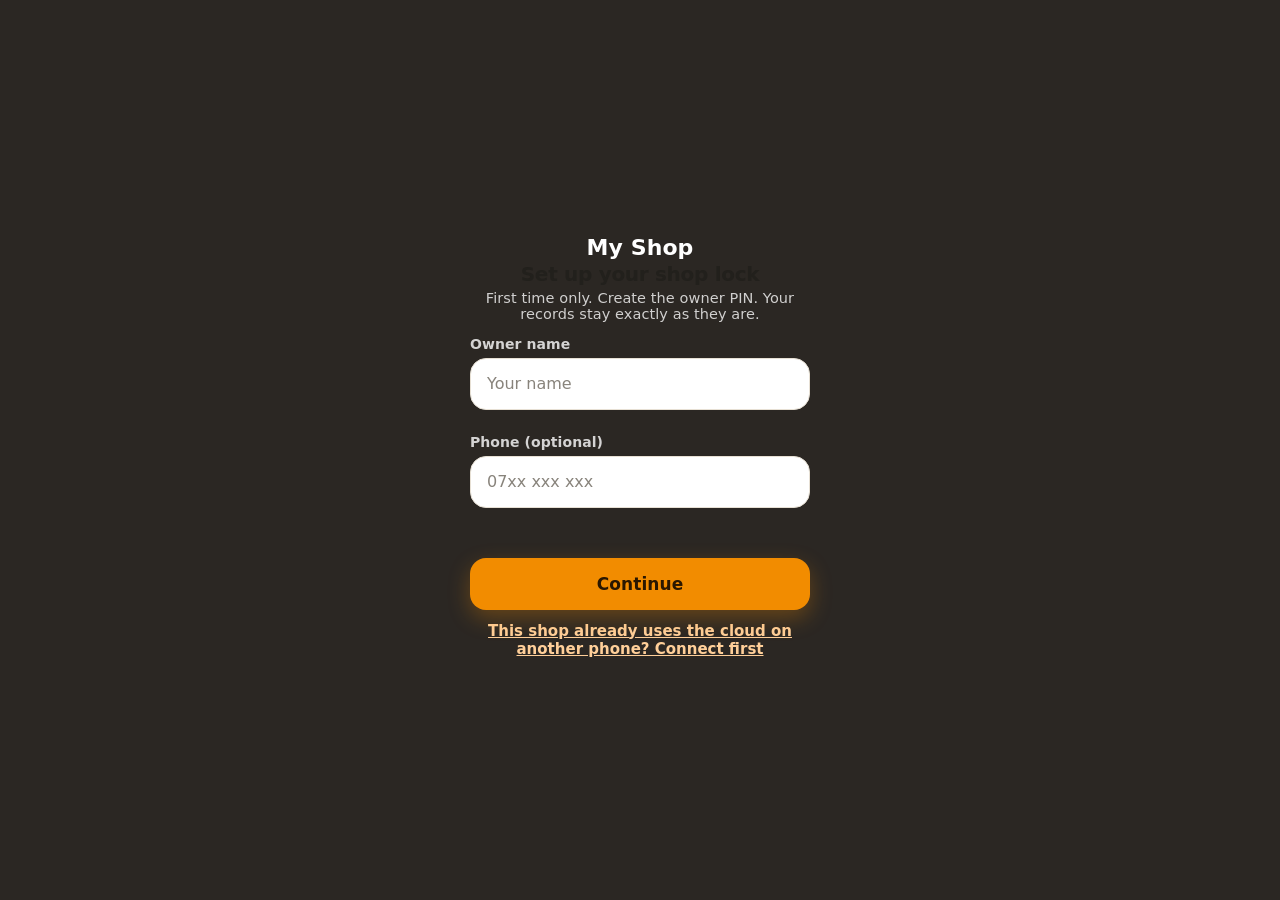
==== index.html @ 2f852457 "Add files via upload" ====
<!DOCTYPE html>
<html lang="en"><head><meta charset="utf-8">
<meta name="viewport" content="width=device-width, initial-scale=1, viewport-fit=cover">
<meta name="theme-color" content="#2b2723" media="(prefers-color-scheme: light)"><meta name="theme-color" content="#0f0e0d" media="(prefers-color-scheme: dark)">
<meta name="description" content="Okpotani General Hardware business records with optional multi-device cloud sync.">
<link rel="manifest" href="./manifest.webmanifest">
<link rel="icon" href="./icon.svg" type="image/svg+xml">
<title>SmartBiz App</title>
<style>
:root{--bg:#f4f1ec;--card:#fff;--ink:#22201c;--mut:#6b655b;--line:#ddd6ca;--acc:#f28c00;--accink:#2a1700;--head:#2b2723;--headink:#fff;--ok:#18794e;--bad:#c0392b;box-sizing:border-box;padding-top:env(safe-area-inset-top,0px);padding-bottom:env(safe-area-inset-bottom,0px)}
@media(prefers-color-scheme:dark){:root:not([data-theme="light"]){--bg:#171513;--card:#242120;--ink:#efeae2;--mut:#a39b8d;--line:#3a3530;--head:#0f0e0d;--ok:#4cc38a;--bad:#ff7a6b}}
:root[data-theme="dark"]{--bg:#171513;--card:#242120;--ink:#efeae2;--mut:#a39b8d;--line:#3a3530;--head:#0f0e0d;--ok:#4cc38a;--bad:#ff7a6b}
*{box-sizing:border-box}html{height:100%}
body{height:100%;margin:0;display:flex;flex-direction:column;background:var(--bg);color:var(--ink);font:16px/1.4 system-ui,-apple-system,"Segoe UI",Roboto,sans-serif}
button,input,select,textarea{font:inherit;color:inherit}
header{position:relative;background:var(--head);color:var(--headink);padding:12px 54px 10px 16px}#hb{position:absolute;right:12px;top:12px;width:34px;height:34px;border-radius:50%;border:2px solid var(--acc);background:none;color:var(--headink);font-weight:800;font-size:17px;cursor:pointer}details{background:var(--card);border:1.5px solid var(--line);border-radius:10px;margin-bottom:8px;padding:0 14px}summary{padding:12px 0;font-weight:700;cursor:pointer}details ol,details ul{padding-left:20px;margin:0 0 12px}details li{margin-bottom:6px}details p{margin:0 0 12px}
h1{margin:0;font-size:19px}h1:before{content:"";display:inline-block;width:14px;height:14px;background:var(--acc);margin-right:8px;transform:rotate(45deg) scale(.8)}
header small{opacity:.75;font-size:12.5px}
h2{margin:12px 0 8px;font-size:19px}h3{margin:12px 0 6px;font-size:14px;color:var(--mut)}
main{flex:1;overflow:auto;padding:12px 14px;width:100%;max-width:960px;margin:0 auto}
.hide{display:none!important}
input,select,textarea{width:100%;padding:11px;border:1.5px solid var(--line);border-radius:8px;background:var(--card);margin:0 0 10px}
input:focus,select:focus,button:focus-visible{outline:3px solid var(--acc);outline-offset:1px}
label{font-size:13px;color:var(--mut);display:block;margin:0 0 3px}
.item{display:flex;align-items:center;gap:10px;width:100%;text-align:left;background:var(--card);border:1.5px solid var(--line);border-radius:10px;padding:9px 12px;margin-bottom:6px;cursor:pointer}
.nm{flex:1;min-width:0}.item b{display:block;overflow-wrap:anywhere}small{color:var(--mut)}
.pr{font-weight:700;white-space:nowrap;text-align:right}.low{color:var(--bad);font-weight:700}.ok{color:var(--ok)}
nav{display:flex;background:var(--card);border-top:1px solid var(--line)}
nav button{flex:1;padding:12px 1px;border:0;background:none;font-weight:700;font-size:13px;color:var(--mut);border-top:4px solid transparent;cursor:pointer}
nav button.on{color:var(--ink);border-top-color:var(--acc)}
.cards{display:grid;grid-template-columns:repeat(auto-fit,minmax(150px,1fr));gap:8px;margin-bottom:10px}
.stat{background:var(--card);border:1.5px solid var(--line);border-radius:10px;padding:10px 12px}
.stat small{display:block}.stat .num{font-size:20px;font-weight:800}
.stat[role=button]{cursor:pointer;transition:transform .1s}.stat[role=button]:hover{border-color:var(--acc)}.stat[role=button]:active{transform:scale(.97)}.stat.wide{grid-column:1/-1;background:var(--head);color:var(--headink);border-color:var(--head)}.stat.wide small{color:#cfc8bb}
.btn{display:block;width:100%;padding:12px;border-radius:10px;border:1.5px solid var(--line);background:var(--card);font-weight:700;margin-top:8px;cursor:pointer}
.btn.big{background:var(--acc);color:var(--accink);border-color:var(--acc);font-size:17px}.btn.del{color:var(--bad)}
.seg{display:flex;flex-wrap:wrap;gap:6px;margin-bottom:10px}.seg button{flex:1;min-width:30%;padding:9px 2px;font-size:13.5px;border:1.5px solid var(--line);border-radius:99px;background:var(--card);font-weight:700;cursor:pointer}.seg button.on{background:var(--acc);border-color:var(--acc);color:var(--accink)}
.empty{color:var(--mut);text-align:center;padding:20px}
.bars{display:flex;align-items:flex-end;gap:6px;height:90px;margin:6px 0 4px}.bars div{flex:1;background:var(--acc);border-radius:4px 4px 0 0;min-height:2px}
.lab{display:flex;gap:6px}.lab small{flex:1;text-align:center;font-size:11px}
.tw{overflow-x:auto}table{border-collapse:collapse;width:100%;font-size:13.5px;background:var(--card)}th,td{padding:7px 8px;border-bottom:1px solid var(--line);text-align:right;white-space:nowrap}th:first-child,td:first-child{text-align:left}th{color:var(--mut);font-size:12px}
.qty{display:flex;gap:6px}.qty input{margin:0;padding:8px}
#md{position:fixed;inset:0;background:#000a;display:flex;align-items:flex-end;justify-content:center;z-index:9}
#md>div{background:var(--bg);width:100%;max-width:520px;max-height:92%;overflow:auto;border-radius:16px 16px 0 0;padding:14px 16px calc(14px + env(safe-area-inset-bottom,0px))}
#rc pre{font:13px/1.35 ui-monospace,Menlo,monospace;white-space:pre-wrap;background:#fff;color:#000;padding:10px;border-radius:8px;margin:0}
#cb{position:fixed;right:14px;bottom:calc(66px + env(safe-area-inset-bottom,0px));width:50px;height:50px;border-radius:50%;border:0;background:var(--acc);color:var(--accink);font-size:23px;box-shadow:0 2px 8px #0006;z-index:5;cursor:pointer}
.kp{display:grid;grid-template-columns:repeat(4,1fr);gap:8px;margin:10px 0}.kp button{padding:15px 0;font-size:21px;font-weight:700;border:1.5px solid var(--line);border-radius:10px;background:var(--card);cursor:pointer}.kp .op{background:var(--acc);border-color:var(--acc);color:var(--accink)}.kp .fn{color:var(--bad)}
@media print{.rcp.p58{width:58mm!important;max-width:58mm!important;padding:1mm 3mm!important;margin:0!important}}
.rcp.p58{width:58mm;max-width:58mm;padding:2mm 3mm;font-size:11px;border-radius:0;box-sizing:border-box}.rcp.p58 .nm{font-size:13px}.rcp.p58 .ttl{margin:5px 0 3px;letter-spacing:2px}.rcp.p58 table{font-size:11px}.rcp.p58 .ab{font-size:9.5px}.rcp.p58 .mt td:first-child{width:auto}.rcp .it2 td{padding:1px 0}.rcp .it2 td[colspan]{text-align:left!important}.rcp.p58 .lg img{display:block;margin:0 auto}
.tw tr.tap{cursor:pointer}.tw tr.tap td:first-child{color:var(--acc);font-weight:700;text-decoration:underline dotted}.tw tr.tap:hover td{background:rgba(242,140,0,.12)}.tw tr.tap:active td{background:rgba(242,140,0,.22)}
@media print{#cb,.np,#ts{display:none!important}.rcp{max-width:none!important;border-radius:0!important;padding:0!important}}
.rcp{background:#fff;color:#000;font:13px/1.35 Arial,Helvetica,sans-serif;padding:14px;border-radius:8px;max-width:380px;margin:0 auto}.rcp .lg{text-align:center}.rcp .lg svg,.rcp .lg img{display:inline-block}.rcp .nm{text-align:center;font-weight:800;font-size:16px;letter-spacing:.5px;margin-top:4px}.rcp .tg{text-align:center;font-size:11.5px;font-style:italic}.rcp .ad{text-align:center;font-size:11.5px;margin-top:2px}.rcp .ttl{text-align:center;font-weight:800;letter-spacing:3px;margin:8px 0 4px;border-top:2px solid #000;border-bottom:2px solid #000;padding:3px 0}.rcp table{width:100%;background:transparent;font-size:13px;border-collapse:collapse}.rcp td,.rcp th{border:0;padding:2px 0;white-space:normal;color:#000;text-align:left;background:transparent;font-size:inherit}.rcp th{font-size:11px;border-bottom:1px solid #000}.rcp td:last-child,.rcp th:last-child{text-align:right}.rcp .it td:nth-child(2),.rcp .it th:nth-child(2),.rcp .it td:nth-child(3),.rcp .it th:nth-child(3){text-align:right;padding-left:8px}.rcp .tt td{font-weight:700}.rcp .mt td:first-child{width:92px}.rcp hr.ds{border:0;border-top:1px dashed #000;margin:7px 0}.rcp .ab{font-size:10.5px;text-align:center}.rcp .ft{text-align:center;font-weight:700;margin-top:6px}
#ts{position:fixed;left:50%;bottom:calc(122px + env(safe-area-inset-bottom,0px));transform:translate(-50%,16px);background:var(--head);color:var(--headink);padding:10px 18px;border-radius:99px;opacity:0;pointer-events:none;transition:opacity .25s,transform .25s;z-index:20;font-weight:700;box-shadow:0 2px 10px #0006}#ts.show{opacity:1;transform:translate(-50%,0)}
#cfs{position:fixed;inset:0;z-index:8;background:var(--bg);display:flex;flex-direction:column;padding-top:env(safe-area-inset-top,0px);animation:up .2s ease}
#cfs .cft{display:flex;align-items:center;gap:10px;padding:10px 14px;background:var(--head);color:var(--headink)}#cfs .cft b{flex:1;font-size:18px}
#cfs .cft .btn{width:auto;margin:0;padding:9px 14px;background:var(--acc);color:var(--accink);border-color:var(--acc)}
#cfs .cfb{flex:1;overflow:auto;width:100%;max-width:560px;margin:0 auto;padding:12px 14px calc(20px + env(safe-area-inset-bottom,0px))}
#dlg{position:fixed;inset:0;z-index:30;background:#000a;display:flex;align-items:center;justify-content:center;padding:24px}
#dlg>div{background:var(--card);color:var(--ink);width:100%;max-width:380px;border-radius:16px;padding:20px 18px 14px;box-shadow:0 8px 30px #0008}
#dlg p{margin:0 0 18px;font-size:16.5px;line-height:1.45;white-space:pre-line}
#dlg .dr{display:flex;gap:10px;justify-content:flex-end}#dlg .dr button{min-width:96px;padding:11px 16px;border-radius:10px;border:1.5px solid var(--line);background:var(--card);color:var(--ink);font-weight:700;font-size:15.5px;cursor:pointer}
#dlg .dr button.ok{background:var(--acc);border-color:var(--acc);color:var(--accink)}
@keyframes up{from{opacity:0;transform:translateY(8px)}to{opacity:1;transform:none}}@keyframes sl{from{transform:translateY(40px);opacity:.6}to{transform:none;opacity:1}}
main>*{animation:up .22s ease both}#md>div{animation:sl .22s ease}
@media(prefers-reduced-motion:reduce){*{animation:none!important;transition:none!important}}
#pv{background:#fff;color:#000;border-radius:10px;padding:14px;margin:10px 0}#pv h2,#pv h3,#pv h4{margin:4px 0;color:#000}#pv table{background:#fff;color:#000;font-size:14px}#pv td{white-space:normal;padding:5px 4px;border-bottom:1px solid #ccc}#pv td:last-child{text-align:right;font-weight:700;white-space:nowrap}#pv td:nth-child(2){text-align:left;color:#555}.pcat{break-inside:avoid;margin-bottom:10px}.pcat h4{background:#f28c00;color:#2a1700!important;padding:3px 6px}.chk{display:flex;gap:8px;align-items:center;margin:0 0 6px}.chk input{width:auto;margin:0}
@media print{body *{visibility:hidden}#rc,#rc *,#gd,#gd *,#pv,#pv *{visibility:visible}#rc,#gd,#pv{position:absolute;left:0;top:0;width:100%}#hb{display:none}html,body{height:auto!important;display:block!important}main{overflow:visible!important;padding:0!important;max-width:none!important}.pc{column-count:2;column-gap:16px}#pv{margin:0;border-radius:0}}
.fxg{display:grid;grid-template-columns:repeat(2,minmax(0,1fr));gap:10px;margin:0 0 12px}@media(min-width:760px){.fxg{grid-template-columns:repeat(4,minmax(0,1fr))}}
.fx{background:var(--card);border:1.5px solid var(--line);border-radius:14px;padding:14px 8px 10px;text-align:center;display:flex;flex-direction:column;align-items:center;min-width:0}
.fx-e{font-size:40px;line-height:1.1}.fx b{font-size:15.5px;margin-top:4px}.fx-d{font-size:12px;color:var(--mut);line-height:1.3;min-height:31px;margin-top:2px}
.fx-n{font-size:21px;font-weight:800;margin-top:6px;overflow-wrap:anywhere;line-height:1.15}.fx-n small{display:block;font-size:11.5px;font-weight:600}
.fx-a{display:flex;gap:6px;width:100%;margin-top:auto;padding-top:9px}.fx-a button{flex:1;min-width:0;padding:9px 2px;border-radius:9px;border:1.5px solid var(--line);background:var(--card);font-weight:700;font-size:12.5px;cursor:pointer;white-space:nowrap;overflow:hidden;text-overflow:ellipsis}.fx-a button:first-child{background:var(--acc);border-color:var(--acc);color:var(--accink)}.fx-a button:active{transform:scale(.97)}
nav button .ni{display:block;font-size:20px;line-height:1.15;margin-bottom:1px}
</style>
<link rel="stylesheet" href="./theme.css"></head><body>
<div id="lk" data-on="1" style="position:fixed;inset:0;z-index:99999;background:#2b2723;color:#fff;display:flex;align-items:center;justify-content:center;font:16px system-ui">Loading…</div>
<script>setTimeout(function(){if(!window.okpAcc){var e=document.getElementById('lk');if(e)e.innerHTML='<div style="padding:24px;text-align:center">The security part did not load.<br><br><button onclick="location.reload()" style="padding:14px 22px;font-size:17px">Reload</button></div>'}},7000)</script>
<header><button id="hback" class="hide" aria-label="Back" onclick="hback()"><svg viewBox="0 0 24 24"><path d="M15 5l-7 7 7 7"/></svg></button><h1 id="hn">Okpotani General Hardware</h1><small id="ha"></small><button id="installApp" aria-label="Install app" title="Install app" style="position:absolute;right:54px;top:12px;height:34px;padding:0 9px;border:1px solid #f28c00;border-radius:8px;background:transparent;color:inherit;font-size:12px;font-weight:700;display:none" onclick="installOkpotani()">Install</button><button id="hs" class="ib" aria-label="Search everything" title="Search" onclick="var g=document.getElementById('gsb');if(g)g.click()"><svg viewBox="0 0 24 24"><circle cx="10.5" cy="10.5" r="6.5"/><path d="m20 20-4.2-4.2"/></svg></button><button id="hc" class="ib" aria-label="Calculator" title="Calculator" onclick="calc()"><svg viewBox="0 0 24 24"><rect x="5" y="2.5" width="14" height="19" rx="2.5"/><rect x="8" y="5.5" width="8" height="3.5" rx=".8"/><path d="M8.5 13h.01M12 13h.01M15.5 13h.01M8.5 16.5h.01M12 16.5h.01M15.5 16.5h.01"/></svg></button><button id="hu" class="hide" aria-label="Switch user" onclick="okpAcc&&okpAcc.menu()"></button><button id="hb" aria-label="How to use this system" onclick="go('help')">?</button></header>
<main id="mn"></main>
<nav id="nv" aria-label="Main menu"></nav>
<button id="cb" aria-label="Calculator" onclick="calc()">🧮</button>
<div id="md" class="hide"></div>
<script>/*! xlsx.js (C) 2013-present SheetJS -- http://sheetjs.com */
var XLSX={};function make_xlsx_lib(e){e.version="0.18.5";var r=1200,t=1252;var a=[874,932,936,949,950,1250,1251,1252,1253,1254,1255,1256,1257,1258,1e4];var n={0:1252,1:65001,2:65001,77:1e4,128:932,129:949,130:1361,134:936,136:950,161:1253,162:1254,163:1258,177:1255,178:1256,186:1257,204:1251,222:874,238:1250,255:1252,69:6969};var i=function(e){if(a.indexOf(e)==-1)return;t=n[0]=e};function s(){i(1252)}var l=function(e){r=e;i(e)};function o(){l(1200);s()}function c(e){var r=[];for(var t=0,a=e.length;t<a;++t)r[t]=e.charCodeAt(t);return r}function f(e){var r=[];for(var t=0;t<e.length>>1;++t)r[t]=String.fromCharCode(e.charCodeAt(2*t)+(e.charCodeAt(2*t+1)<<8));return r.join("")}function u(e){var r=[];for(var t=0;t<e.length>>1;++t)r[t]=String.fromCharCode(e.charCodeAt(2*t+1)+(e.charCodeAt(2*t)<<8));return r.join("")}var h=function(e){var r=e.charCodeAt(0),t=e.charCodeAt(1);if(r==255&&t==254)return f(e.slice(2));if(r==254&&t==255)return u(e.slice(2));if(r==65279)return e.slice(1);return e};var p=function xc(e){return String.fromCharCode(e)};var d=function Sc(e){return String.fromCharCode(e)};var m=null;var v=true;var g="ABCDEFGHIJKLMNOPQRSTUVWXYZabcdefghijklmnopqrstuvwxyz0123456789+/=";function b(e){var r="";var t=0,a=0,n=0,i=0,s=0,l=0,o=0;for(var c=0;c<e.length;){t=e.charCodeAt(c++);i=t>>2;a=e.charCodeAt(c++);s=(t&3)<<4|a>>4;n=e.charCodeAt(c++);l=(a&15)<<2|n>>6;o=n&63;if(isNaN(a)){l=o=64}else if(isNaN(n)){o=64}r+=g.charAt(i)+g.charAt(s)+g.charAt(l)+g.charAt(o)}return r}function w(e){var r="";var t=0,a=0,n=0,i=0,s=0,l=0,o=0;e=e.replace(/[^\w\+\/\=]/g,"");for(var c=0;c<e.length;){i=g.indexOf(e.charAt(c++));s=g.indexOf(e.charAt(c++));t=i<<2|s>>4;r+=String.fromCharCode(t);l=g.indexOf(e.charAt(c++));a=(s&15)<<4|l>>2;if(l!==64){r+=String.fromCharCode(a)}o=g.indexOf(e.charAt(c++));n=(l&3)<<6|o;if(o!==64){r+=String.fromCharCode(n)}}return r}var y=function(){return typeof Buffer!=="undefined"&&typeof undefined!=="undefined"&&typeof{}!=="undefined"&&!!{}.node}();var k=function(){if(typeof Buffer!=="undefined"){var e=!Buffer.from;if(!e)try{Buffer.from("foo","utf8")}catch(r){e=true}return e?function(e,r){return r?new Buffer(e,r):new Buffer(e)}:Buffer.from.bind(Buffer)}return function(){}}();function x(e){if(y)return Buffer.alloc?Buffer.alloc(e):new Buffer(e);return typeof Uint8Array!="undefined"?new Uint8Array(e):new Array(e)}function S(e){if(y)return Buffer.allocUnsafe?Buffer.allocUnsafe(e):new Buffer(e);return typeof Uint8Array!="undefined"?new Uint8Array(e):new Array(e)}var C=function Cc(e){if(y)return k(e,"binary");return e.split("").map(function(e){return e.charCodeAt(0)&255})};function _(e){if(typeof ArrayBuffer==="undefined")return C(e);var r=new ArrayBuffer(e.length),t=new Uint8Array(r);for(var a=0;a!=e.length;++a)t[a]=e.charCodeAt(a)&255;return r}function A(e){if(Array.isArray(e))return e.map(function(e){return String.fromCharCode(e)}).join("");var r=[];for(var t=0;t<e.length;++t)r[t]=String.fromCharCode(e[t]);return r.join("")}function T(e){if(typeof Uint8Array==="undefined")throw new Error("Unsupported");return new Uint8Array(e)}function E(e){if(typeof ArrayBuffer=="undefined")throw new Error("Unsupported");if(e instanceof ArrayBuffer)return E(new Uint8Array(e));var r=new Array(e.length);for(var t=0;t<e.length;++t)r[t]=e[t];return r}var F=y?function(e){return Buffer.concat(e.map(function(e){return Buffer.isBuffer(e)?e:k(e)}))}:function(e){if(typeof Uint8Array!=="undefined"){var r=0,t=0;for(r=0;r<e.length;++r)t+=e[r].length;var a=new Uint8Array(t);var n=0;for(r=0,t=0;r<e.length;t+=n,++r){n=e[r].length;if(e[r]instanceof Uint8Array)a.set(e[r],t);else if(typeof e[r]=="string"){throw"wtf"}else a.set(new Uint8Array(e[r]),t)}return a}return[].concat.apply([],e.map(function(e){return Array.isArray(e)?e:[].slice.call(e)}))};function D(e){var r=[],t=0,a=e.length+250;var n=x(e.length+255);for(var i=0;i<e.length;++i){var s=e.charCodeAt(i);if(s<128)n[t++]=s;else if(s<2048){n[t++]=192|s>>6&31;n[t++]=128|s&63}else if(s>=55296&&s<57344){s=(s&1023)+64;var l=e.charCodeAt(++i)&1023;n[t++]=240|s>>8&7;n[t++]=128|s>>2&63;n[t++]=128|l>>6&15|(s&3)<<4;n[t++]=128|l&63}else{n[t++]=224|s>>12&15;n[t++]=128|s>>6&63;n[t++]=128|s&63}if(t>a){r.push(n.slice(0,t));t=0;n=x(65535);a=65530}}r.push(n.slice(0,t));return F(r)}var O=/\u0000/g,M=/[\u0001-\u0006]/g;function N(e){var r="",t=e.length-1;while(t>=0)r+=e.charAt(t--);return r}function P(e,r){var t=""+e;return t.length>=r?t:br("0",r-t.length)+t}function I(e,r){var t=""+e;return t.length>=r?t:br(" ",r-t.length)+t}function R(e,r){var t=""+e;return t.length>=r?t:t+br(" ",r-t.length)}function L(e,r){var t=""+Math.round(e);return t.length>=r?t:br("0",r-t.length)+t}function B(e,r){var t=""+e;return t.length>=r?t:br("0",r-t.length)+t}var z=Math.pow(2,32);function U(e,r){if(e>z||e<-z)return L(e,r);var t=Math.round(e);return B(t,r)}function W(e,r){r=r||0;return e.length>=7+r&&(e.charCodeAt(r)|32)===103&&(e.charCodeAt(r+1)|32)===101&&(e.charCodeAt(r+2)|32)===110&&(e.charCodeAt(r+3)|32)===101&&(e.charCodeAt(r+4)|32)===114&&(e.charCodeAt(r+5)|32)===97&&(e.charCodeAt(r+6)|32)===108}var j=[["Sun","Sunday"],["Mon","Monday"],["Tue","Tuesday"],["Wed","Wednesday"],["Thu","Thursday"],["Fri","Friday"],["Sat","Saturday"]];var H=[["J","Jan","January"],["F","Feb","February"],["M","Mar","March"],["A","Apr","April"],["M","May","May"],["J","Jun","June"],["J","Jul","July"],["A","Aug","August"],["S","Sep","September"],["O","Oct","October"],["N","Nov","November"],["D","Dec","December"]];function V(e){if(!e)e={};e[0]="General";e[1]="0";e[2]="0.00";e[3]="#,##0";e[4]="#,##0.00";e[9]="0%";e[10]="0.00%";e[11]="0.00E+00";e[12]="# ?/?";e[13]="# ??/??";e[14]="m/d/yy";e[15]="d-mmm-yy";e[16]="d-mmm";e[17]="mmm-yy";e[18]="h:mm AM/PM";e[19]="h:mm:ss AM/PM";e[20]="h:mm";e[21]="h:mm:ss";e[22]="m/d/yy h:mm";e[37]="#,##0 ;(#,##0)";e[38]="#,##0 ;[Red](#,##0)";e[39]="#,##0.00;(#,##0.00)";e[40]="#,##0.00;[Red](#,##0.00)";e[45]="mm:ss";e[46]="[h]:mm:ss";e[47]="mmss.0";e[48]="##0.0E+0";e[49]="@";e[56]='"上午/下午 "hh"時"mm"分"ss"秒 "';return e}var X={0:"General",1:"0",2:"0.00",3:"#,##0",4:"#,##0.00",9:"0%",10:"0.00%",11:"0.00E+00",12:"# ?/?",13:"# ??/??",14:"m/d/yy",15:"d-mmm-yy",16:"d-mmm",17:"mmm-yy",18:"h:mm AM/PM",19:"h:mm:ss AM/PM",20:"h:mm",21:"h:mm:ss",22:"m/d/yy h:mm",37:"#,##0 ;(#,##0)",38:"#,##0 ;[Red](#,##0)",39:"#,##0.00;(#,##0.00)",40:"#,##0.00;[Red](#,##0.00)",45:"mm:ss",46:"[h]:mm:ss",47:"mmss.0",48:"##0.0E+0",49:"@",56:'"上午/下午 "hh"時"mm"分"ss"秒 "'};var G={5:37,6:38,7:39,8:40,23:0,24:0,25:0,26:0,27:14,28:14,29:14,30:14,31:14,50:14,51:14,52:14,53:14,54:14,55:14,56:14,57:14,58:14,59:1,60:2,61:3,62:4,67:9,68:10,69:12,70:13,71:14,72:14,73:15,74:16,75:17,76:20,77:21,78:22,79:45,80:46,81:47,82:0};var Y={5:'"$"#,##0_);\\("$"#,##0\\)',63:'"$"#,##0_);\\("$"#,##0\\)',6:'"$"#,##0_);[Red]\\("$"#,##0\\)',64:'"$"#,##0_);[Red]\\("$"#,##0\\)',7:'"$"#,##0.00_);\\("$"#,##0.00\\)',65:'"$"#,##0.00_);\\("$"#,##0.00\\)',8:'"$"#,##0.00_);[Red]\\("$"#,##0.00\\)',66:'"$"#,##0.00_);[Red]\\("$"#,##0.00\\)',41:'_(* #,##0_);_(* \\(#,##0\\);_(* "-"_);_(@_)',42:'_("$"* #,##0_);_("$"* \\(#,##0\\);_("$"* "-"_);_(@_)',43:'_(* #,##0.00_);_(* \\(#,##0.00\\);_(* "-"??_);_(@_)',44:'_("$"* #,##0.00_);_("$"* \\(#,##0.00\\);_("$"* "-"??_);_(@_)'};function J(e,r,t){var a=e<0?-1:1;var n=e*a;var i=0,s=1,l=0;var o=1,c=0,f=0;var u=Math.floor(n);while(c<r){u=Math.floor(n);l=u*s+i;f=u*c+o;if(n-u<5e-8)break;n=1/(n-u);i=s;s=l;o=c;c=f}if(f>r){if(c>r){f=o;l=i}else{f=c;l=s}}if(!t)return[0,a*l,f];var h=Math.floor(a*l/f);return[h,a*l-h*f,f]}function K(e,r,t){if(e>2958465||e<0)return null;var a=e|0,n=Math.floor(86400*(e-a)),i=0;var s=[];var l={D:a,T:n,u:86400*(e-a)-n,y:0,m:0,d:0,H:0,M:0,S:0,q:0};if(Math.abs(l.u)<1e-6)l.u=0;if(r&&r.date1904)a+=1462;if(l.u>.9999){l.u=0;if(++n==86400){l.T=n=0;++a;++l.D}}if(a===60){s=t?[1317,10,29]:[1900,2,29];i=3}else if(a===0){s=t?[1317,8,29]:[1900,1,0];i=6}else{if(a>60)--a;var o=new Date(1900,0,1);o.setDate(o.getDate()+a-1);s=[o.getFullYear(),o.getMonth()+1,o.getDate()];i=o.getDay();if(a<60)i=(i+6)%7;if(t)i=le(o,s)}l.y=s[0];l.m=s[1];l.d=s[2];l.S=n%60;n=Math.floor(n/60);l.M=n%60;n=Math.floor(n/60);l.H=n;l.q=i;return l}var q=new Date(1899,11,31,0,0,0);var Z=q.getTime();var Q=new Date(1900,2,1,0,0,0);function ee(e,r){var t=e.getTime();if(r)t-=1461*24*60*60*1e3;else if(e>=Q)t+=24*60*60*1e3;return(t-(Z+(e.getTimezoneOffset()-q.getTimezoneOffset())*6e4))/(24*60*60*1e3)}function re(e){return e.indexOf(".")==-1?e:e.replace(/(?:\.0*|(\.\d*[1-9])0+)$/,"$1")}function te(e){if(e.indexOf("E")==-1)return e;return e.replace(/(?:\.0*|(\.\d*[1-9])0+)[Ee]/,"$1E").replace(/(E[+-])(\d)$/,"$10$2")}function ae(e){var r=e<0?12:11;var t=re(e.toFixed(12));if(t.length<=r)return t;t=e.toPrecision(10);if(t.length<=r)return t;return e.toExponential(5)}function ne(e){var r=re(e.toFixed(11));return r.length>(e<0?12:11)||r==="0"||r==="-0"?e.toPrecision(6):r}function ie(e){var r=Math.floor(Math.log(Math.abs(e))*Math.LOG10E),t;if(r>=-4&&r<=-1)t=e.toPrecision(10+r);else if(Math.abs(r)<=9)t=ae(e);else if(r===10)t=e.toFixed(10).substr(0,12);else t=ne(e);return re(te(t.toUpperCase()))}function se(e,r){switch(typeof e){case"string":return e;case"boolean":return e?"TRUE":"FALSE";case"number":return(e|0)===e?e.toString(10):ie(e);case"undefined":return"";case"object":if(e==null)return"";if(e instanceof Date)return Be(14,ee(e,r&&r.date1904),r);}throw new Error("unsupported value in General format: "+e)}function le(e,r){r[0]-=581;var t=e.getDay();if(e<60)t=(t+6)%7;return t}function oe(e,r,t,a){var n="",i=0,s=0,l=t.y,o,c=0;switch(e){case 98:l=t.y+543;case 121:switch(r.length){case 1:;case 2:o=l%100;c=2;break;default:o=l%1e4;c=4;break;}break;case 109:switch(r.length){case 1:;case 2:o=t.m;c=r.length;break;case 3:return H[t.m-1][1];case 5:return H[t.m-1][0];default:return H[t.m-1][2];}break;case 100:switch(r.length){case 1:;case 2:o=t.d;c=r.length;break;case 3:return j[t.q][0];default:return j[t.q][1];}break;case 104:switch(r.length){case 1:;case 2:o=1+(t.H+11)%12;c=r.length;break;default:throw"bad hour format: "+r;}break;case 72:switch(r.length){case 1:;case 2:o=t.H;c=r.length;break;default:throw"bad hour format: "+r;}break;case 77:switch(r.length){case 1:;case 2:o=t.M;c=r.length;break;default:throw"bad minute format: "+r;}break;case 115:if(r!="s"&&r!="ss"&&r!=".0"&&r!=".00"&&r!=".000")throw"bad second format: "+r;if(t.u===0&&(r=="s"||r=="ss"))return P(t.S,r.length);if(a>=2)s=a===3?1e3:100;else s=a===1?10:1;i=Math.round(s*(t.S+t.u));if(i>=60*s)i=0;if(r==="s")return i===0?"0":""+i/s;n=P(i,2+a);if(r==="ss")return n.substr(0,2);return"."+n.substr(2,r.length-1);case 90:switch(r){case"[h]":;case"[hh]":o=t.D*24+t.H;break;case"[m]":;case"[mm]":o=(t.D*24+t.H)*60+t.M;break;case"[s]":;case"[ss]":o=((t.D*24+t.H)*60+t.M)*60+Math.round(t.S+t.u);break;default:throw"bad abstime format: "+r;}c=r.length===3?1:2;break;case 101:o=l;c=1;break;}var f=c>0?P(o,c):"";return f}function ce(e){var r=3;if(e.length<=r)return e;var t=e.length%r,a=e.substr(0,t);for(;t!=e.length;t+=r)a+=(a.length>0?",":"")+e.substr(t,r);return a}var fe=/%/g;function ue(e,r,t){var a=r.replace(fe,""),n=r.length-a.length;return De(e,a,t*Math.pow(10,2*n))+br("%",n)}function he(e,r,t){var a=r.length-1;while(r.charCodeAt(a-1)===44)--a;return De(e,r.substr(0,a),t/Math.pow(10,3*(r.length-a)))}function pe(e,r){var t;var a=e.indexOf("E")-e.indexOf(".")-1;if(e.match(/^#+0.0E\+0$/)){if(r==0)return"0.0E+0";else if(r<0)return"-"+pe(e,-r);var n=e.indexOf(".");if(n===-1)n=e.indexOf("E");var i=Math.floor(Math.log(r)*Math.LOG10E)%n;if(i<0)i+=n;t=(r/Math.pow(10,i)).toPrecision(a+1+(n+i)%n);if(t.indexOf("e")===-1){var s=Math.floor(Math.log(r)*Math.LOG10E);if(t.indexOf(".")===-1)t=t.charAt(0)+"."+t.substr(1)+"E+"+(s-t.length+i);else t+="E+"+(s-i);while(t.substr(0,2)==="0."){t=t.charAt(0)+t.substr(2,n)+"."+t.substr(2+n);t=t.replace(/^0+([1-9])/,"$1").replace(/^0+\./,"0.")}t=t.replace(/\+-/,"-")}t=t.replace(/^([+-]?)(\d*)\.(\d*)[Ee]/,function(e,r,t,a){return r+t+a.substr(0,(n+i)%n)+"."+a.substr(i)+"E"})}else t=r.toExponential(a);if(e.match(/E\+00$/)&&t.match(/e[+-]\d$/))t=t.substr(0,t.length-1)+"0"+t.charAt(t.length-1);if(e.match(/E\-/)&&t.match(/e\+/))t=t.replace(/e\+/,"e");return t.replace("e","E")}var de=/# (\?+)( ?)\/( ?)(\d+)/;function me(e,r,t){var a=parseInt(e[4],10),n=Math.round(r*a),i=Math.floor(n/a);var s=n-i*a,l=a;return t+(i===0?"":""+i)+" "+(s===0?br(" ",e[1].length+1+e[4].length):I(s,e[1].length)+e[2]+"/"+e[3]+P(l,e[4].length))}function ve(e,r,t){return t+(r===0?"":""+r)+br(" ",e[1].length+2+e[4].length)}var ge=/^#*0*\.([0#]+)/;var be=/\).*[0#]/;var we=/\(###\) ###\\?-####/;function ye(e){var r="",t;for(var a=0;a!=e.length;++a)switch(t=e.charCodeAt(a)){case 35:break;case 63:r+=" ";break;case 48:r+="0";break;default:r+=String.fromCharCode(t);}return r}function ke(e,r){var t=Math.pow(10,r);return""+Math.round(e*t)/t}function xe(e,r){var t=e-Math.floor(e),a=Math.pow(10,r);if(r<(""+Math.round(t*a)).length)return 0;return Math.round(t*a)}function Se(e,r){if(r<(""+Math.round((e-Math.floor(e))*Math.pow(10,r))).length){return 1}return 0}function Ce(e){if(e<2147483647&&e>-2147483648)return""+(e>=0?e|0:e-1|0);return""+Math.floor(e)}function _e(e,r,t){if(e.charCodeAt(0)===40&&!r.match(be)){var a=r.replace(/\( */,"").replace(/ \)/,"").replace(/\)/,"");if(t>=0)return _e("n",a,t);return"("+_e("n",a,-t)+")"}if(r.charCodeAt(r.length-1)===44)return he(e,r,t);if(r.indexOf("%")!==-1)return ue(e,r,t);if(r.indexOf("E")!==-1)return pe(r,t);if(r.charCodeAt(0)===36)return"$"+_e(e,r.substr(r.charAt(1)==" "?2:1),t);var n;var i,s,l,o=Math.abs(t),c=t<0?"-":"";if(r.match(/^00+$/))return c+U(o,r.length);if(r.match(/^[#?]+$/)){n=U(t,0);if(n==="0")n="";return n.length>r.length?n:ye(r.substr(0,r.length-n.length))+n}if(i=r.match(de))return me(i,o,c);if(r.match(/^#+0+$/))return c+U(o,r.length-r.indexOf("0"));if(i=r.match(ge)){n=ke(t,i[1].length).replace(/^([^\.]+)$/,"$1."+ye(i[1])).replace(/\.$/,"."+ye(i[1])).replace(/\.(\d*)$/,function(e,r){return"."+r+br("0",ye(i[1]).length-r.length)});return r.indexOf("0.")!==-1?n:n.replace(/^0\./,".")}r=r.replace(/^#+([0.])/,"$1");if(i=r.match(/^(0*)\.(#*)$/)){return c+ke(o,i[2].length).replace(/\.(\d*[1-9])0*$/,".$1").replace(/^(-?\d*)$/,"$1.").replace(/^0\./,i[1].length?"0.":".")}if(i=r.match(/^#{1,3},##0(\.?)$/))return c+ce(U(o,0));if(i=r.match(/^#,##0\.([#0]*0)$/)){return t<0?"-"+_e(e,r,-t):ce(""+(Math.floor(t)+Se(t,i[1].length)))+"."+P(xe(t,i[1].length),i[1].length)}if(i=r.match(/^#,#*,#0/))return _e(e,r.replace(/^#,#*,/,""),t);if(i=r.match(/^([0#]+)(\\?-([0#]+))+$/)){n=N(_e(e,r.replace(/[\\-]/g,""),t));s=0;return N(N(r.replace(/\\/g,"")).replace(/[0#]/g,function(e){return s<n.length?n.charAt(s++):e==="0"?"0":""}))}if(r.match(we)){n=_e(e,"##########",t);return"("+n.substr(0,3)+") "+n.substr(3,3)+"-"+n.substr(6)}var f="";if(i=r.match(/^([#0?]+)( ?)\/( ?)([#0?]+)/)){s=Math.min(i[4].length,7);l=J(o,Math.pow(10,s)-1,false);n=""+c;f=De("n",i[1],l[1]);if(f.charAt(f.length-1)==" ")f=f.substr(0,f.length-1)+"0";n+=f+i[2]+"/"+i[3];f=R(l[2],s);if(f.length<i[4].length)f=ye(i[4].substr(i[4].length-f.length))+f;n+=f;return n}if(i=r.match(/^# ([#0?]+)( ?)\/( ?)([#0?]+)/)){s=Math.min(Math.max(i[1].length,i[4].length),7);l=J(o,Math.pow(10,s)-1,true);return c+(l[0]||(l[1]?"":"0"))+" "+(l[1]?I(l[1],s)+i[2]+"/"+i[3]+R(l[2],s):br(" ",2*s+1+i[2].length+i[3].length))}if(i=r.match(/^[#0?]+$/)){n=U(t,0);if(r.length<=n.length)return n;return ye(r.substr(0,r.length-n.length))+n}if(i=r.match(/^([#0?]+)\.([#0]+)$/)){n=""+t.toFixed(Math.min(i[2].length,10)).replace(/([^0])0+$/,"$1");s=n.indexOf(".");var u=r.indexOf(".")-s,h=r.length-n.length-u;return ye(r.substr(0,u)+n+r.substr(r.length-h))}if(i=r.match(/^00,000\.([#0]*0)$/)){s=xe(t,i[1].length);return t<0?"-"+_e(e,r,-t):ce(Ce(t)).replace(/^\d,\d{3}$/,"0$&").replace(/^\d*$/,function(e){return"00,"+(e.length<3?P(0,3-e.length):"")+e})+"."+P(s,i[1].length)}switch(r){case"###,##0.00":return _e(e,"#,##0.00",t);case"###,###":;case"##,###":;case"#,###":var p=ce(U(o,0));return p!=="0"?c+p:"";case"###,###.00":return _e(e,"###,##0.00",t).replace(/^0\./,".");case"#,###.00":return _e(e,"#,##0.00",t).replace(/^0\./,".");default:;}throw new Error("unsupported format |"+r+"|")}function Ae(e,r,t){var a=r.length-1;while(r.charCodeAt(a-1)===44)--a;return De(e,r.substr(0,a),t/Math.pow(10,3*(r.length-a)))}function Te(e,r,t){var a=r.replace(fe,""),n=r.length-a.length;return De(e,a,t*Math.pow(10,2*n))+br("%",n)}function Ee(e,r){var t;var a=e.indexOf("E")-e.indexOf(".")-1;if(e.match(/^#+0.0E\+0$/)){if(r==0)return"0.0E+0";else if(r<0)return"-"+Ee(e,-r);var n=e.indexOf(".");if(n===-1)n=e.indexOf("E");var i=Math.floor(Math.log(r)*Math.LOG10E)%n;if(i<0)i+=n;t=(r/Math.pow(10,i)).toPrecision(a+1+(n+i)%n);if(!t.match(/[Ee]/)){var s=Math.floor(Math.log(r)*Math.LOG10E);if(t.indexOf(".")===-1)t=t.charAt(0)+"."+t.substr(1)+"E+"+(s-t.length+i);else t+="E+"+(s-i);t=t.replace(/\+-/,"-")}t=t.replace(/^([+-]?)(\d*)\.(\d*)[Ee]/,function(e,r,t,a){return r+t+a.substr(0,(n+i)%n)+"."+a.substr(i)+"E"})}else t=r.toExponential(a);if(e.match(/E\+00$/)&&t.match(/e[+-]\d$/))t=t.substr(0,t.length-1)+"0"+t.charAt(t.length-1);if(e.match(/E\-/)&&t.match(/e\+/))t=t.replace(/e\+/,"e");return t.replace("e","E")}function Fe(e,r,t){if(e.charCodeAt(0)===40&&!r.match(be)){var a=r.replace(/\( */,"").replace(/ \)/,"").replace(/\)/,"");if(t>=0)return Fe("n",a,t);return"("+Fe("n",a,-t)+")"}if(r.charCodeAt(r.length-1)===44)return Ae(e,r,t);if(r.indexOf("%")!==-1)return Te(e,r,t);if(r.indexOf("E")!==-1)return Ee(r,t);if(r.charCodeAt(0)===36)return"$"+Fe(e,r.substr(r.charAt(1)==" "?2:1),t);var n;var i,s,l,o=Math.abs(t),c=t<0?"-":"";if(r.match(/^00+$/))return c+P(o,r.length);if(r.match(/^[#?]+$/)){n=""+t;if(t===0)n="";return n.length>r.length?n:ye(r.substr(0,r.length-n.length))+n}if(i=r.match(de))return ve(i,o,c);if(r.match(/^#+0+$/))return c+P(o,r.length-r.indexOf("0"));if(i=r.match(ge)){n=(""+t).replace(/^([^\.]+)$/,"$1."+ye(i[1])).replace(/\.$/,"."+ye(i[1]));n=n.replace(/\.(\d*)$/,function(e,r){return"."+r+br("0",ye(i[1]).length-r.length)});return r.indexOf("0.")!==-1?n:n.replace(/^0\./,".")}r=r.replace(/^#+([0.])/,"$1");if(i=r.match(/^(0*)\.(#*)$/)){return c+(""+o).replace(/\.(\d*[1-9])0*$/,".$1").replace(/^(-?\d*)$/,"$1.").replace(/^0\./,i[1].length?"0.":".")}if(i=r.match(/^#{1,3},##0(\.?)$/))return c+ce(""+o);if(i=r.match(/^#,##0\.([#0]*0)$/)){return t<0?"-"+Fe(e,r,-t):ce(""+t)+"."+br("0",i[1].length)}if(i=r.match(/^#,#*,#0/))return Fe(e,r.replace(/^#,#*,/,""),t);if(i=r.match(/^([0#]+)(\\?-([0#]+))+$/)){n=N(Fe(e,r.replace(/[\\-]/g,""),t));s=0;return N(N(r.replace(/\\/g,"")).replace(/[0#]/g,function(e){return s<n.length?n.charAt(s++):e==="0"?"0":""}))}if(r.match(we)){n=Fe(e,"##########",t);return"("+n.substr(0,3)+") "+n.substr(3,3)+"-"+n.substr(6)}var f="";if(i=r.match(/^([#0?]+)( ?)\/( ?)([#0?]+)/)){s=Math.min(i[4].length,7);l=J(o,Math.pow(10,s)-1,false);n=""+c;f=De("n",i[1],l[1]);if(f.charAt(f.length-1)==" ")f=f.substr(0,f.length-1)+"0";n+=f+i[2]+"/"+i[3];f=R(l[2],s);if(f.length<i[4].length)f=ye(i[4].substr(i[4].length-f.length))+f;n+=f;return n}if(i=r.match(/^# ([#0?]+)( ?)\/( ?)([#0?]+)/)){s=Math.min(Math.max(i[1].length,i[4].length),7);l=J(o,Math.pow(10,s)-1,true);return c+(l[0]||(l[1]?"":"0"))+" "+(l[1]?I(l[1],s)+i[2]+"/"+i[3]+R(l[2],s):br(" ",2*s+1+i[2].length+i[3].length))}if(i=r.match(/^[#0?]+$/)){n=""+t;if(r.length<=n.length)return n;return ye(r.substr(0,r.length-n.length))+n}if(i=r.match(/^([#0]+)\.([#0]+)$/)){n=""+t.toFixed(Math.min(i[2].length,10)).replace(/([^0])0+$/,"$1");s=n.indexOf(".");var u=r.indexOf(".")-s,h=r.length-n.length-u;return ye(r.substr(0,u)+n+r.substr(r.length-h))}if(i=r.match(/^00,000\.([#0]*0)$/)){return t<0?"-"+Fe(e,r,-t):ce(""+t).replace(/^\d,\d{3}$/,"0$&").replace(/^\d*$/,function(e){return"00,"+(e.length<3?P(0,3-e.length):"")+e})+"."+P(0,i[1].length)}switch(r){case"###,###":;case"##,###":;case"#,###":var p=ce(""+o);return p!=="0"?c+p:"";default:if(r.match(/\.[0#?]*$/))return Fe(e,r.slice(0,r.lastIndexOf(".")),t)+ye(r.slice(r.lastIndexOf(".")));}throw new Error("unsupported format |"+r+"|")}function De(e,r,t){return(t|0)===t?Fe(e,r,t):_e(e,r,t)}function Oe(e){var r=[];var t=false;for(var a=0,n=0;a<e.length;++a)switch(e.charCodeAt(a)){case 34:t=!t;break;case 95:;case 42:;case 92:++a;break;case 59:r[r.length]=e.substr(n,a-n);n=a+1;}r[r.length]=e.substr(n);if(t===true)throw new Error("Format |"+e+"| unterminated string ");return r}var Me=/\[[HhMmSs\u0E0A\u0E19\u0E17]*\]/;function Ne(e){var r=0,t="",a="";while(r<e.length){switch(t=e.charAt(r)){case"G":if(W(e,r))r+=6;r++;break;case'"':for(;e.charCodeAt(++r)!==34&&r<e.length;){}++r;break;case"\\":r+=2;break;case"_":r+=2;break;case"@":++r;break;case"B":;case"b":if(e.charAt(r+1)==="1"||e.charAt(r+1)==="2")return true;case"M":;case"D":;case"Y":;case"H":;case"S":;case"E":;case"m":;case"d":;case"y":;case"h":;case"s":;case"e":;case"g":return true;case"A":;case"a":;case"上":if(e.substr(r,3).toUpperCase()==="A/P")return true;if(e.substr(r,5).toUpperCase()==="AM/PM")return true;if(e.substr(r,5).toUpperCase()==="上午/下午")return true;++r;break;case"[":a=t;while(e.charAt(r++)!=="]"&&r<e.length)a+=e.charAt(r);if(a.match(Me))return true;break;case".":;case"0":;case"#":while(r<e.length&&("0#?.,E+-%".indexOf(t=e.charAt(++r))>-1||t=="\\"&&e.charAt(r+1)=="-"&&"0#".indexOf(e.charAt(r+2))>-1)){}break;case"?":while(e.charAt(++r)===t){}break;case"*":++r;if(e.charAt(r)==" "||e.charAt(r)=="*")++r;break;case"(":;case")":++r;break;case"1":;case"2":;case"3":;case"4":;case"5":;case"6":;case"7":;case"8":;case"9":while(r<e.length&&"0123456789".indexOf(e.charAt(++r))>-1){}break;case" ":++r;break;default:++r;break;}}return false}function Pe(e,r,t,a){var n=[],i="",s=0,l="",o="t",c,f,u;var h="H";while(s<e.length){switch(l=e.charAt(s)){case"G":if(!W(e,s))throw new Error("unrecognized character "+l+" in "+e);n[n.length]={t:"G",v:"General"};s+=7;break;case'"':for(i="";(u=e.charCodeAt(++s))!==34&&s<e.length;)i+=String.fromCharCode(u);n[n.length]={t:"t",v:i};++s;break;case"\\":var p=e.charAt(++s),d=p==="("||p===")"?p:"t";n[n.length]={t:d,v:p};++s;break;case"_":n[n.length]={t:"t",v:" "};s+=2;break;case"@":n[n.length]={t:"T",v:r};++s;break;case"B":;case"b":if(e.charAt(s+1)==="1"||e.charAt(s+1)==="2"){if(c==null){c=K(r,t,e.charAt(s+1)==="2");if(c==null)return""}n[n.length]={t:"X",v:e.substr(s,2)};o=l;s+=2;break};case"M":;case"D":;case"Y":;case"H":;case"S":;case"E":l=l.toLowerCase();case"m":;case"d":;case"y":;case"h":;case"s":;case"e":;case"g":if(r<0)return"";if(c==null){c=K(r,t);if(c==null)return""}i=l;while(++s<e.length&&e.charAt(s).toLowerCase()===l)i+=l;if(l==="m"&&o.toLowerCase()==="h")l="M";if(l==="h")l=h;n[n.length]={t:l,v:i};o=l;break;case"A":;case"a":;case"上":var m={t:l,v:l};if(c==null)c=K(r,t);if(e.substr(s,3).toUpperCase()==="A/P"){if(c!=null)m.v=c.H>=12?"P":"A";m.t="T";h="h";s+=3}else if(e.substr(s,5).toUpperCase()==="AM/PM"){if(c!=null)m.v=c.H>=12?"PM":"AM";m.t="T";s+=5;h="h"}else if(e.substr(s,5).toUpperCase()==="上午/下午"){if(c!=null)m.v=c.H>=12?"下午":"上午";m.t="T";s+=5;h="h"}else{m.t="t";++s}if(c==null&&m.t==="T")return"";n[n.length]=m;o=l;break;case"[":i=l;while(e.charAt(s++)!=="]"&&s<e.length)i+=e.charAt(s);if(i.slice(-1)!=="]")throw'unterminated "[" block: |'+i+"|";if(i.match(Me)){if(c==null){c=K(r,t);if(c==null)return""}n[n.length]={t:"Z",v:i.toLowerCase()};o=i.charAt(1)}else if(i.indexOf("$")>-1){i=(i.match(/\$([^-\[\]]*)/)||[])[1]||"$";if(!Ne(e))n[n.length]={t:"t",v:i}}break;case".":if(c!=null){i=l;while(++s<e.length&&(l=e.charAt(s))==="0")i+=l;n[n.length]={t:"s",v:i};break};case"0":;case"#":i=l;while(++s<e.length&&"0#?.,E+-%".indexOf(l=e.charAt(s))>-1)i+=l;n[n.length]={t:"n",v:i};break;case"?":i=l;while(e.charAt(++s)===l)i+=l;n[n.length]={t:l,v:i};o=l;break;case"*":++s;if(e.charAt(s)==" "||e.charAt(s)=="*")++s;break;case"(":;case")":n[n.length]={t:a===1?"t":l,v:l};++s;break;case"1":;case"2":;case"3":;case"4":;case"5":;case"6":;case"7":;case"8":;case"9":i=l;while(s<e.length&&"0123456789".indexOf(e.charAt(++s))>-1)i+=e.charAt(s);n[n.length]={t:"D",v:i};break;case" ":n[n.length]={t:l,v:l};++s;break;case"$":n[n.length]={t:"t",v:"$"};++s;break;default:if(",$-+/():!^&'~{}<>=€acfijklopqrtuvwxzP".indexOf(l)===-1)throw new Error("unrecognized character "+l+" in "+e);n[n.length]={t:"t",v:l};++s;break;}}var v=0,g=0,b;for(s=n.length-1,o="t";s>=0;--s){switch(n[s].t){case"h":;case"H":n[s].t=h;o="h";if(v<1)v=1;break;case"s":if(b=n[s].v.match(/\.0+$/))g=Math.max(g,b[0].length-1);if(v<3)v=3;case"d":;case"y":;case"M":;case"e":o=n[s].t;break;case"m":if(o==="s"){n[s].t="M";if(v<2)v=2}break;case"X":break;case"Z":if(v<1&&n[s].v.match(/[Hh]/))v=1;if(v<2&&n[s].v.match(/[Mm]/))v=2;if(v<3&&n[s].v.match(/[Ss]/))v=3;}}switch(v){case 0:break;case 1:if(c.u>=.5){c.u=0;++c.S}if(c.S>=60){c.S=0;++c.M}if(c.M>=60){c.M=0;++c.H}break;case 2:if(c.u>=.5){c.u=0;++c.S}if(c.S>=60){c.S=0;++c.M}break;}var w="",y;for(s=0;s<n.length;++s){switch(n[s].t){case"t":;case"T":;case" ":;case"D":break;case"X":n[s].v="";n[s].t=";";break;case"d":;case"m":;case"y":;case"h":;case"H":;case"M":;case"s":;case"e":;case"b":;case"Z":n[s].v=oe(n[s].t.charCodeAt(0),n[s].v,c,g);n[s].t="t";break;case"n":;case"?":y=s+1;while(n[y]!=null&&((l=n[y].t)==="?"||l==="D"||(l===" "||l==="t")&&n[y+1]!=null&&(n[y+1].t==="?"||n[y+1].t==="t"&&n[y+1].v==="/")||n[s].t==="("&&(l===" "||l==="n"||l===")")||l==="t"&&(n[y].v==="/"||n[y].v===" "&&n[y+1]!=null&&n[y+1].t=="?"))){n[s].v+=n[y].v;n[y]={v:"",t:";"};++y}w+=n[s].v;s=y-1;break;case"G":n[s].t="t";n[s].v=se(r,t);break;}}var k="",x,S;if(w.length>0){if(w.charCodeAt(0)==40){x=r<0&&w.charCodeAt(0)===45?-r:r;S=De("n",w,x)}else{x=r<0&&a>1?-r:r;S=De("n",w,x);if(x<0&&n[0]&&n[0].t=="t"){S=S.substr(1);n[0].v="-"+n[0].v}}y=S.length-1;var C=n.length;for(s=0;s<n.length;++s)if(n[s]!=null&&n[s].t!="t"&&n[s].v.indexOf(".")>-1){C=s;break}var _=n.length;if(C===n.length&&S.indexOf("E")===-1){for(s=n.length-1;s>=0;--s){if(n[s]==null||"n?".indexOf(n[s].t)===-1)continue;if(y>=n[s].v.length-1){y-=n[s].v.length;n[s].v=S.substr(y+1,n[s].v.length)}else if(y<0)n[s].v="";else{n[s].v=S.substr(0,y+1);y=-1}n[s].t="t";_=s}if(y>=0&&_<n.length)n[_].v=S.substr(0,y+1)+n[_].v}else if(C!==n.length&&S.indexOf("E")===-1){y=S.indexOf(".")-1;for(s=C;s>=0;--s){if(n[s]==null||"n?".indexOf(n[s].t)===-1)continue;f=n[s].v.indexOf(".")>-1&&s===C?n[s].v.indexOf(".")-1:n[s].v.length-1;k=n[s].v.substr(f+1);for(;f>=0;--f){if(y>=0&&(n[s].v.charAt(f)==="0"||n[s].v.charAt(f)==="#"))k=S.charAt(y--)+k}n[s].v=k;n[s].t="t";_=s}if(y>=0&&_<n.length)n[_].v=S.substr(0,y+1)+n[_].v;y=S.indexOf(".")+1;for(s=C;s<n.length;++s){if(n[s]==null||"n?(".indexOf(n[s].t)===-1&&s!==C)continue;f=n[s].v.indexOf(".")>-1&&s===C?n[s].v.indexOf(".")+1:0;k=n[s].v.substr(0,f);for(;f<n[s].v.length;++f){if(y<S.length)k+=S.charAt(y++)}n[s].v=k;n[s].t="t";_=s}}}for(s=0;s<n.length;++s)if(n[s]!=null&&"n?".indexOf(n[s].t)>-1){x=a>1&&r<0&&s>0&&n[s-1].v==="-"?-r:r;n[s].v=De(n[s].t,n[s].v,x);n[s].t="t"}var A="";for(s=0;s!==n.length;++s)if(n[s]!=null)A+=n[s].v;return A}var Ie=/\[(=|>[=]?|<[>=]?)(-?\d+(?:\.\d*)?)\]/;function Re(e,r){if(r==null)return false;var t=parseFloat(r[2]);switch(r[1]){case"=":if(e==t)return true;break;case">":if(e>t)return true;break;case"<":if(e<t)return true;break;case"<>":if(e!=t)return true;break;case">=":if(e>=t)return true;break;case"<=":if(e<=t)return true;break;}return false}function Le(e,r){var t=Oe(e);var a=t.length,n=t[a-1].indexOf("@");if(a<4&&n>-1)--a;if(t.length>4)throw new Error("cannot find right format for |"+t.join("|")+"|");if(typeof r!=="number")return[4,t.length===4||n>-1?t[t.length-1]:"@"];switch(t.length){case 1:t=n>-1?["General","General","General",t[0]]:[t[0],t[0],t[0],"@"];break;case 2:t=n>-1?[t[0],t[0],t[0],t[1]]:[t[0],t[1],t[0],"@"];break;case 3:t=n>-1?[t[0],t[1],t[0],t[2]]:[t[0],t[1],t[2],"@"];break;case 4:break;}var i=r>0?t[0]:r<0?t[1]:t[2];if(t[0].indexOf("[")===-1&&t[1].indexOf("[")===-1)return[a,i];if(t[0].match(/\[[=<>]/)!=null||t[1].match(/\[[=<>]/)!=null){var s=t[0].match(Ie);var l=t[1].match(Ie);return Re(r,s)?[a,t[0]]:Re(r,l)?[a,t[1]]:[a,t[s!=null&&l!=null?2:1]]}return[a,i]}function Be(e,r,t){if(t==null)t={};var a="";switch(typeof e){case"string":if(e=="m/d/yy"&&t.dateNF)a=t.dateNF;else a=e;break;case"number":if(e==14&&t.dateNF)a=t.dateNF;else a=(t.table!=null?t.table:X)[e];if(a==null)a=t.table&&t.table[G[e]]||X[G[e]];if(a==null)a=Y[e]||"General";break;}if(W(a,0))return se(r,t);if(r instanceof Date)r=ee(r,t.date1904);var n=Le(a,r);if(W(n[1]))return se(r,t);if(r===true)r="TRUE";else if(r===false)r="FALSE";else if(r===""||r==null)return"";return Pe(n[1],r,t,n[0])}function $e(e,r){if(typeof r!="number"){r=+r||-1;for(var t=0;t<392;++t){if(X[t]==undefined){if(r<0)r=t;continue}if(X[t]==e){r=t;break}}if(r<0)r=391}X[r]=e;return r}function ze(e){for(var r=0;r!=392;++r)if(e[r]!==undefined)$e(e[r],r)}function Ue(){X=V()}var We={format:Be,load:$e,_table:X,load_table:ze,parse_date_code:K,is_date:Ne,get_table:function _c(){return We._table=X}};var je={5:'"$"#,##0_);\\("$"#,##0\\)',6:'"$"#,##0_);[Red]\\("$"#,##0\\)',7:'"$"#,##0.00_);\\("$"#,##0.00\\)',8:'"$"#,##0.00_);[Red]\\("$"#,##0.00\\)',23:"General",24:"General",25:"General",26:"General",27:"m/d/yy",28:"m/d/yy",29:"m/d/yy",30:"m/d/yy",31:"m/d/yy",32:"h:mm:ss",33:"h:mm:ss",34:"h:mm:ss",35:"h:mm:ss",36:"m/d/yy",41:'_(* #,##0_);_(* (#,##0);_(* "-"_);_(@_)',42:'_("$"* #,##0_);_("$"* (#,##0);_("$"* "-"_);_(@_)',43:'_(* #,##0.00_);_(* (#,##0.00);_(* "-"??_);_(@_)',44:'_("$"* #,##0.00_);_("$"* (#,##0.00);_("$"* "-"??_);_(@_)',50:"m/d/yy",51:"m/d/yy",52:"m/d/yy",53:"m/d/yy",54:"m/d/yy",55:"m/d/yy",56:"m/d/yy",57:"m/d/yy",58:"m/d/yy",59:"0",60:"0.00",61:"#,##0",62:"#,##0.00",63:'"$"#,##0_);\\("$"#,##0\\)',64:'"$"#,##0_);[Red]\\("$"#,##0\\)',65:'"$"#,##0.00_);\\("$"#,##0.00\\)',66:'"$"#,##0.00_);[Red]\\("$"#,##0.00\\)',67:"0%",68:"0.00%",69:"# ?/?",70:"# ??/??",71:"m/d/yy",72:"m/d/yy",73:"d-mmm-yy",74:"d-mmm",75:"mmm-yy",76:"h:mm",77:"h:mm:ss",78:"m/d/yy h:mm",79:"mm:ss",80:"[h]:mm:ss",81:"mmss.0"};var He=/[dD]+|[mM]+|[yYeE]+|[Hh]+|[Ss]+/g;function Ve(e){var r=typeof e=="number"?X[e]:e;r=r.replace(He,"(\\d+)");return new RegExp("^"+r+"$")}function Xe(e,r,t){var a=-1,n=-1,i=-1,s=-1,l=-1,o=-1;(r.match(He)||[]).forEach(function(e,r){var c=parseInt(t[r+1],10);switch(e.toLowerCase().charAt(0)){case"y":a=c;break;case"d":i=c;break;case"h":s=c;break;case"s":o=c;break;case"m":if(s>=0)l=c;else n=c;break;}});if(o>=0&&l==-1&&n>=0){l=n;n=-1}var c=(""+(a>=0?a:(new Date).getFullYear())).slice(-4)+"-"+("00"+(n>=1?n:1)).slice(-2)+"-"+("00"+(i>=1?i:1)).slice(-2);if(c.length==7)c="0"+c;if(c.length==8)c="20"+c;var f=("00"+(s>=0?s:0)).slice(-2)+":"+("00"+(l>=0?l:0)).slice(-2)+":"+("00"+(o>=0?o:0)).slice(-2);if(s==-1&&l==-1&&o==-1)return c;if(a==-1&&n==-1&&i==-1)return f;return c+"T"+f}var Ge=function(){var e={};e.version="1.2.0";function r(){var e=0,r=new Array(256);for(var t=0;t!=256;++t){e=t;e=e&1?-306674912^e>>>1:e>>>1;e=e&1?-306674912^e>>>1:e>>>1;e=e&1?-306674912^e>>>1:e>>>1;e=e&1?-306674912^e>>>1:e>>>1;e=e&1?-306674912^e>>>1:e>>>1;e=e&1?-306674912^e>>>1:e>>>1;e=e&1?-306674912^e>>>1:e>>>1;e=e&1?-306674912^e>>>1:e>>>1;r[t]=e}return typeof Int32Array!=="undefined"?new Int32Array(r):r}var t=r();function a(e){var r=0,t=0,a=0,n=typeof Int32Array!=="undefined"?new Int32Array(4096):new Array(4096);for(a=0;a!=256;++a)n[a]=e[a];for(a=0;a!=256;++a){t=e[a];for(r=256+a;r<4096;r+=256)t=n[r]=t>>>8^e[t&255]}var i=[];for(a=1;a!=16;++a)i[a-1]=typeof Int32Array!=="undefined"?n.subarray(a*256,a*256+256):n.slice(a*256,a*256+256);return i}var n=a(t);var i=n[0],s=n[1],l=n[2],o=n[3],c=n[4];var f=n[5],u=n[6],h=n[7],p=n[8],d=n[9];var m=n[10],v=n[11],g=n[12],b=n[13],w=n[14];function y(e,r){var a=r^-1;for(var n=0,i=e.length;n<i;)a=a>>>8^t[(a^e.charCodeAt(n++))&255];return~a}function k(e,r){var a=r^-1,n=e.length-15,y=0;for(;y<n;)a=w[e[y++]^a&255]^b[e[y++]^a>>8&255]^g[e[y++]^a>>16&255]^v[e[y++]^a>>>24]^m[e[y++]]^d[e[y++]]^p[e[y++]]^h[e[y++]]^u[e[y++]]^f[e[y++]]^c[e[y++]]^o[e[y++]]^l[e[y++]]^s[e[y++]]^i[e[y++]]^t[e[y++]];n+=15;while(y<n)a=a>>>8^t[(a^e[y++])&255];return~a}function x(e,r){var a=r^-1;for(var n=0,i=e.length,s=0,l=0;n<i;){
s=e.charCodeAt(n++);if(s<128){a=a>>>8^t[(a^s)&255]}else if(s<2048){a=a>>>8^t[(a^(192|s>>6&31))&255];a=a>>>8^t[(a^(128|s&63))&255]}else if(s>=55296&&s<57344){s=(s&1023)+64;l=e.charCodeAt(n++)&1023;a=a>>>8^t[(a^(240|s>>8&7))&255];a=a>>>8^t[(a^(128|s>>2&63))&255];a=a>>>8^t[(a^(128|l>>6&15|(s&3)<<4))&255];a=a>>>8^t[(a^(128|l&63))&255]}else{a=a>>>8^t[(a^(224|s>>12&15))&255];a=a>>>8^t[(a^(128|s>>6&63))&255];a=a>>>8^t[(a^(128|s&63))&255]}}return~a}e.table=t;e.bstr=y;e.buf=k;e.str=x;return e}();var Ye=function Ac(){var e={};e.version="1.2.1";function r(e,r){var t=e.split("/"),a=r.split("/");for(var n=0,i=0,s=Math.min(t.length,a.length);n<s;++n){if(i=t[n].length-a[n].length)return i;if(t[n]!=a[n])return t[n]<a[n]?-1:1}return t.length-a.length}function t(e){if(e.charAt(e.length-1)=="/")return e.slice(0,-1).indexOf("/")===-1?e:t(e.slice(0,-1));var r=e.lastIndexOf("/");return r===-1?e:e.slice(0,r+1)}function a(e){if(e.charAt(e.length-1)=="/")return a(e.slice(0,-1));var r=e.lastIndexOf("/");return r===-1?e:e.slice(r+1)}function n(e,r){if(typeof r==="string")r=new Date(r);var t=r.getHours();t=t<<6|r.getMinutes();t=t<<5|r.getSeconds()>>>1;e._W(2,t);var a=r.getFullYear()-1980;a=a<<4|r.getMonth()+1;a=a<<5|r.getDate();e._W(2,a)}function i(e){var r=e._R(2)&65535;var t=e._R(2)&65535;var a=new Date;var n=t&31;t>>>=5;var i=t&15;t>>>=4;a.setMilliseconds(0);a.setFullYear(t+1980);a.setMonth(i-1);a.setDate(n);var s=r&31;r>>>=5;var l=r&63;r>>>=6;a.setHours(r);a.setMinutes(l);a.setSeconds(s<<1);return a}function s(e){ca(e,0);var r={};var t=0;while(e.l<=e.length-4){var a=e._R(2);var n=e._R(2),i=e.l+n;var s={};switch(a){case 21589:{t=e._R(1);if(t&1)s.mtime=e._R(4);if(n>5){if(t&2)s.atime=e._R(4);if(t&4)s.ctime=e._R(4)}if(s.mtime)s.mt=new Date(s.mtime*1e3)}break;}e.l=i;r[a]=s}return r}var l;function o(){return l||(l=undefined)}function c(e,r){if(e[0]==80&&e[1]==75)return Oe(e,r);if((e[0]|32)==109&&(e[1]|32)==105)return ze(e,r);if(e.length<512)throw new Error("CFB file size "+e.length+" < 512");var t=3;var a=512;var n=0;var i=0;var s=0;var l=0;var o=0;var c=[];var d=e.slice(0,512);ca(d,0);var v=f(d);t=v[0];switch(t){case 3:a=512;break;case 4:a=4096;break;case 0:if(v[1]==0)return Oe(e,r);default:throw new Error("Major Version: Expected 3 or 4 saw "+t);}if(a!==512){d=e.slice(0,a);ca(d,28)}var b=e.slice(0,a);u(d,t);var w=d._R(4,"i");if(t===3&&w!==0)throw new Error("# Directory Sectors: Expected 0 saw "+w);d.l+=4;s=d._R(4,"i");d.l+=4;d.chk("00100000","Mini Stream Cutoff Size: ");l=d._R(4,"i");n=d._R(4,"i");o=d._R(4,"i");i=d._R(4,"i");for(var y=-1,k=0;k<109;++k){y=d._R(4,"i");if(y<0)break;c[k]=y}var x=h(e,a);m(o,i,x,a,c);var S=g(x,s,c,a);S[s].name="!Directory";if(n>0&&l!==B)S[l].name="!MiniFAT";S[c[0]].name="!FAT";S.fat_addrs=c;S.ssz=a;var C={},A=[],T=[],E=[];_(s,S,x,A,n,C,T,l);p(T,E,A);A.shift();var F={FileIndex:T,FullPaths:E};if(r&&r.raw)F.raw={header:b,sectors:x};return F}function f(e){if(e[e.l]==80&&e[e.l+1]==75)return[0,0];e.chk($,"Header Signature: ");e.l+=16;var r=e._R(2,"u");return[e._R(2,"u"),r]}function u(e,r){var t=9;e.l+=2;switch(t=e._R(2)){case 9:if(r!=3)throw new Error("Sector Shift: Expected 9 saw "+t);break;case 12:if(r!=4)throw new Error("Sector Shift: Expected 12 saw "+t);break;default:throw new Error("Sector Shift: Expected 9 or 12 saw "+t);}e.chk("0600","Mini Sector Shift: ");e.chk("000000000000","Reserved: ")}function h(e,r){var t=Math.ceil(e.length/r)-1;var a=[];for(var n=1;n<t;++n)a[n-1]=e.slice(n*r,(n+1)*r);a[t-1]=e.slice(t*r);return a}function p(e,r,t){var a=0,n=0,i=0,s=0,l=0,o=t.length;var c=[],f=[];for(;a<o;++a){c[a]=f[a]=a;r[a]=t[a]}for(;l<f.length;++l){a=f[l];n=e[a].L;i=e[a].R;s=e[a].C;if(c[a]===a){if(n!==-1&&c[n]!==n)c[a]=c[n];if(i!==-1&&c[i]!==i)c[a]=c[i]}if(s!==-1)c[s]=a;if(n!==-1&&a!=c[a]){c[n]=c[a];if(f.lastIndexOf(n)<l)f.push(n)}if(i!==-1&&a!=c[a]){c[i]=c[a];if(f.lastIndexOf(i)<l)f.push(i)}}for(a=1;a<o;++a)if(c[a]===a){if(i!==-1&&c[i]!==i)c[a]=c[i];else if(n!==-1&&c[n]!==n)c[a]=c[n]}for(a=1;a<o;++a){if(e[a].type===0)continue;l=a;if(l!=c[l])do{l=c[l];r[a]=r[l]+"/"+r[a]}while(l!==0&&-1!==c[l]&&l!=c[l]);c[a]=-1}r[0]+="/";for(a=1;a<o;++a){if(e[a].type!==2)r[a]+="/"}}function d(e,r,t){var a=e.start,n=e.size;var i=[];var s=a;while(t&&n>0&&s>=0){i.push(r.slice(s*L,s*L+L));n-=L;s=ra(t,s*4)}if(i.length===0)return ua(0);return F(i).slice(0,e.size)}function m(e,r,t,a,n){var i=B;if(e===B){if(r!==0)throw new Error("DIFAT chain shorter than expected")}else if(e!==-1){var s=t[e],l=(a>>>2)-1;if(!s)return;for(var o=0;o<l;++o){if((i=ra(s,o*4))===B)break;n.push(i)}m(ra(s,a-4),r-1,t,a,n)}}function v(e,r,t,a,n){var i=[],s=[];if(!n)n=[];var l=a-1,o=0,c=0;for(o=r;o>=0;){n[o]=true;i[i.length]=o;s.push(e[o]);var f=t[Math.floor(o*4/a)];c=o*4&l;if(a<4+c)throw new Error("FAT boundary crossed: "+o+" 4 "+a);if(!e[f])break;o=ra(e[f],c)}return{nodes:i,data:Dt([s])}}function g(e,r,t,a){var n=e.length,i=[];var s=[],l=[],o=[];var c=a-1,f=0,u=0,h=0,p=0;for(f=0;f<n;++f){l=[];h=f+r;if(h>=n)h-=n;if(s[h])continue;o=[];var d=[];for(u=h;u>=0;){d[u]=true;s[u]=true;l[l.length]=u;o.push(e[u]);var m=t[Math.floor(u*4/a)];p=u*4&c;if(a<4+p)throw new Error("FAT boundary crossed: "+u+" 4 "+a);if(!e[m])break;u=ra(e[m],p);if(d[u])break}i[h]={nodes:l,data:Dt([o])}}return i}function _(e,r,t,a,n,i,s,l){var o=0,c=a.length?2:0;var f=r[e].data;var u=0,h=0,p;for(;u<f.length;u+=128){var m=f.slice(u,u+128);ca(m,64);h=m._R(2);p=Mt(m,0,h-c);a.push(p);var g={name:p,type:m._R(1),color:m._R(1),L:m._R(4,"i"),R:m._R(4,"i"),C:m._R(4,"i"),clsid:m._R(16),state:m._R(4,"i"),start:0,size:0};var b=m._R(2)+m._R(2)+m._R(2)+m._R(2);if(b!==0)g.ct=A(m,m.l-8);var w=m._R(2)+m._R(2)+m._R(2)+m._R(2);if(w!==0)g.mt=A(m,m.l-8);g.start=m._R(4,"i");g.size=m._R(4,"i");if(g.size<0&&g.start<0){g.size=g.type=0;g.start=B;g.name=""}if(g.type===5){o=g.start;if(n>0&&o!==B)r[o].name="!StreamData"}else if(g.size>=4096){g.storage="fat";if(r[g.start]===undefined)r[g.start]=v(t,g.start,r.fat_addrs,r.ssz);r[g.start].name=g.name;g.content=r[g.start].data.slice(0,g.size)}else{g.storage="minifat";if(g.size<0)g.size=0;else if(o!==B&&g.start!==B&&r[o]){g.content=d(g,r[o].data,(r[l]||{}).data)}}if(g.content)ca(g.content,0);i[p]=g;s.push(g)}}function A(e,r){return new Date((ea(e,r+4)/1e7*Math.pow(2,32)+ea(e,r)/1e7-11644473600)*1e3)}function T(e,r){o();return c(l.readFileSync(e),r)}function E(e,r){var t=r&&r.type;if(!t){if(y&&Buffer.isBuffer(e))t="buffer"}switch(t||"base64"){case"file":return T(e,r);case"base64":return c(C(w(e)),r);case"binary":return c(C(e),r);}return c(e,r)}function D(e,r){var t=r||{},a=t.root||"Root Entry";if(!e.FullPaths)e.FullPaths=[];if(!e.FileIndex)e.FileIndex=[];if(e.FullPaths.length!==e.FileIndex.length)throw new Error("inconsistent CFB structure");if(e.FullPaths.length===0){e.FullPaths[0]=a+"/";e.FileIndex[0]={name:a,type:5}}if(t.CLSID)e.FileIndex[0].clsid=t.CLSID;N(e)}function N(e){var r="Sh33tJ5";if(Ye.find(e,"/"+r))return;var t=ua(4);t[0]=55;t[1]=t[3]=50;t[2]=54;e.FileIndex.push({name:r,type:2,content:t,size:4,L:69,R:69,C:69});e.FullPaths.push(e.FullPaths[0]+r);P(e)}function P(e,n){D(e);var i=false,s=false;for(var l=e.FullPaths.length-1;l>=0;--l){var o=e.FileIndex[l];switch(o.type){case 0:if(s)i=true;else{e.FileIndex.pop();e.FullPaths.pop()}break;case 1:;case 2:;case 5:s=true;if(isNaN(o.R*o.L*o.C))i=true;if(o.R>-1&&o.L>-1&&o.R==o.L)i=true;break;default:i=true;break;}}if(!i&&!n)return;var c=new Date(1987,1,19),f=0;var u=Object.create?Object.create(null):{};var h=[];for(l=0;l<e.FullPaths.length;++l){u[e.FullPaths[l]]=true;if(e.FileIndex[l].type===0)continue;h.push([e.FullPaths[l],e.FileIndex[l]])}for(l=0;l<h.length;++l){var p=t(h[l][0]);s=u[p];if(!s){h.push([p,{name:a(p).replace("/",""),type:1,clsid:U,ct:c,mt:c,content:null}]);u[p]=true}}h.sort(function(e,t){return r(e[0],t[0])});e.FullPaths=[];e.FileIndex=[];for(l=0;l<h.length;++l){e.FullPaths[l]=h[l][0];e.FileIndex[l]=h[l][1]}for(l=0;l<h.length;++l){var d=e.FileIndex[l];var m=e.FullPaths[l];d.name=a(m).replace("/","");d.L=d.R=d.C=-(d.color=1);d.size=d.content?d.content.length:0;d.start=0;d.clsid=d.clsid||U;if(l===0){d.C=h.length>1?1:-1;d.size=0;d.type=5}else if(m.slice(-1)=="/"){for(f=l+1;f<h.length;++f)if(t(e.FullPaths[f])==m)break;d.C=f>=h.length?-1:f;for(f=l+1;f<h.length;++f)if(t(e.FullPaths[f])==t(m))break;d.R=f>=h.length?-1:f;d.type=1}else{if(t(e.FullPaths[l+1]||"")==t(m))d.R=l+1;d.type=2}}}function I(e,r){var t=r||{};if(t.fileType=="mad")return Ue(e,t);P(e);switch(t.fileType){case"zip":return Ne(e,t);}var a=function(e){var r=0,t=0;for(var a=0;a<e.FileIndex.length;++a){var n=e.FileIndex[a];if(!n.content)continue;var i=n.content.length;if(i>0){if(i<4096)r+=i+63>>6;else t+=i+511>>9}}var s=e.FullPaths.length+3>>2;var l=r+7>>3;var o=r+127>>7;var c=l+t+s+o;var f=c+127>>7;var u=f<=109?0:Math.ceil((f-109)/127);while(c+f+u+127>>7>f)u=++f<=109?0:Math.ceil((f-109)/127);var h=[1,u,f,o,s,t,r,0];e.FileIndex[0].size=r<<6;h[7]=(e.FileIndex[0].start=h[0]+h[1]+h[2]+h[3]+h[4]+h[5])+(h[6]+7>>3);return h}(e);var n=ua(a[7]<<9);var i=0,s=0;{for(i=0;i<8;++i)n._W(1,z[i]);for(i=0;i<8;++i)n._W(2,0);n._W(2,62);n._W(2,3);n._W(2,65534);n._W(2,9);n._W(2,6);for(i=0;i<3;++i)n._W(2,0);n._W(4,0);n._W(4,a[2]);n._W(4,a[0]+a[1]+a[2]+a[3]-1);n._W(4,0);n._W(4,1<<12);n._W(4,a[3]?a[0]+a[1]+a[2]-1:B);n._W(4,a[3]);n._W(-4,a[1]?a[0]-1:B);n._W(4,a[1]);for(i=0;i<109;++i)n._W(-4,i<a[2]?a[1]+i:-1)}if(a[1]){for(s=0;s<a[1];++s){for(;i<236+s*127;++i)n._W(-4,i<a[2]?a[1]+i:-1);n._W(-4,s===a[1]-1?B:s+1)}}var l=function(e){for(s+=e;i<s-1;++i)n._W(-4,i+1);if(e){++i;n._W(-4,B)}};s=i=0;for(s+=a[1];i<s;++i)n._W(-4,W.DIFSECT);for(s+=a[2];i<s;++i)n._W(-4,W.FATSECT);l(a[3]);l(a[4]);var o=0,c=0;var f=e.FileIndex[0];for(;o<e.FileIndex.length;++o){f=e.FileIndex[o];if(!f.content)continue;c=f.content.length;if(c<4096)continue;f.start=s;l(c+511>>9)}l(a[6]+7>>3);while(n.l&511)n._W(-4,W.ENDOFCHAIN);s=i=0;for(o=0;o<e.FileIndex.length;++o){f=e.FileIndex[o];if(!f.content)continue;c=f.content.length;if(!c||c>=4096)continue;f.start=s;l(c+63>>6)}while(n.l&511)n._W(-4,W.ENDOFCHAIN);for(i=0;i<a[4]<<2;++i){var u=e.FullPaths[i];if(!u||u.length===0){for(o=0;o<17;++o)n._W(4,0);for(o=0;o<3;++o)n._W(4,-1);for(o=0;o<12;++o)n._W(4,0);continue}f=e.FileIndex[i];if(i===0)f.start=f.size?f.start-1:B;var h=i===0&&t.root||f.name;c=2*(h.length+1);n._W(64,h,"utf16le");n._W(2,c);n._W(1,f.type);n._W(1,f.color);n._W(-4,f.L);n._W(-4,f.R);n._W(-4,f.C);if(!f.clsid)for(o=0;o<4;++o)n._W(4,0);else n._W(16,f.clsid,"hex");n._W(4,f.state||0);n._W(4,0);n._W(4,0);n._W(4,0);n._W(4,0);n._W(4,f.start);n._W(4,f.size);n._W(4,0)}for(i=1;i<e.FileIndex.length;++i){f=e.FileIndex[i];if(f.size>=4096){n.l=f.start+1<<9;if(y&&Buffer.isBuffer(f.content)){f.content.copy(n,n.l,0,f.size);n.l+=f.size+511&-512}else{for(o=0;o<f.size;++o)n._W(1,f.content[o]);for(;o&511;++o)n._W(1,0)}}}for(i=1;i<e.FileIndex.length;++i){f=e.FileIndex[i];if(f.size>0&&f.size<4096){if(y&&Buffer.isBuffer(f.content)){f.content.copy(n,n.l,0,f.size);n.l+=f.size+63&-64}else{for(o=0;o<f.size;++o)n._W(1,f.content[o]);for(;o&63;++o)n._W(1,0)}}}if(y){n.l=n.length}else{while(n.l<n.length)n._W(1,0)}return n}function R(e,r){var t=e.FullPaths.map(function(e){return e.toUpperCase()});var a=t.map(function(e){var r=e.split("/");return r[r.length-(e.slice(-1)=="/"?2:1)]});var n=false;if(r.charCodeAt(0)===47){n=true;r=t[0].slice(0,-1)+r}else n=r.indexOf("/")!==-1;var i=r.toUpperCase();var s=n===true?t.indexOf(i):a.indexOf(i);if(s!==-1)return e.FileIndex[s];var l=!i.match(M);i=i.replace(O,"");if(l)i=i.replace(M,"!");for(s=0;s<t.length;++s){if((l?t[s].replace(M,"!"):t[s]).replace(O,"")==i)return e.FileIndex[s];if((l?a[s].replace(M,"!"):a[s]).replace(O,"")==i)return e.FileIndex[s]}return null}var L=64;var B=-2;var $="d0cf11e0a1b11ae1";var z=[208,207,17,224,161,177,26,225];var U="00000000000000000000000000000000";var W={MAXREGSECT:-6,DIFSECT:-4,FATSECT:-3,ENDOFCHAIN:B,FREESECT:-1,HEADER_SIGNATURE:$,HEADER_MINOR_VERSION:"3e00",MAXREGSID:-6,NOSTREAM:-1,HEADER_CLSID:U,EntryTypes:["unknown","storage","stream","lockbytes","property","root"]};function j(e,r,t){o();var a=I(e,t);l.writeFileSync(r,a)}function H(e){var r=new Array(e.length);for(var t=0;t<e.length;++t)r[t]=String.fromCharCode(e[t]);return r.join("")}function V(e,r){var t=I(e,r);switch(r&&r.type||"buffer"){case"file":o();l.writeFileSync(r.filename,t);return t;case"binary":return typeof t=="string"?t:H(t);case"base64":return b(typeof t=="string"?t:H(t));case"buffer":if(y)return Buffer.isBuffer(t)?t:k(t);case"array":return typeof t=="string"?C(t):t;}return t}var X;function G(e){try{var r=e.InflateRaw;var t=new r;t._processChunk(new Uint8Array([3,0]),t._finishFlushFlag);if(t.bytesRead)X=e;else throw new Error("zlib does not expose bytesRead")}catch(a){console.error("cannot use native zlib: "+(a.message||a))}}function Y(e,r){if(!X)return Fe(e,r);var t=X.InflateRaw;var a=new t;var n=a._processChunk(e.slice(e.l),a._finishFlushFlag);e.l+=a.bytesRead;return n}function J(e){return X?X.deflateRawSync(e):ke(e)}var K=[16,17,18,0,8,7,9,6,10,5,11,4,12,3,13,2,14,1,15];var q=[3,4,5,6,7,8,9,10,11,13,15,17,19,23,27,31,35,43,51,59,67,83,99,115,131,163,195,227,258];var Z=[1,2,3,4,5,7,9,13,17,25,33,49,65,97,129,193,257,385,513,769,1025,1537,2049,3073,4097,6145,8193,12289,16385,24577];function Q(e){var r=(e<<1|e<<11)&139536|(e<<5|e<<15)&558144;return(r>>16|r>>8|r)&255}var ee=typeof Uint8Array!=="undefined";var re=ee?new Uint8Array(1<<8):[];for(var te=0;te<1<<8;++te)re[te]=Q(te);function ae(e,r){var t=re[e&255];if(r<=8)return t>>>8-r;t=t<<8|re[e>>8&255];if(r<=16)return t>>>16-r;t=t<<8|re[e>>16&255];return t>>>24-r}function ne(e,r){var t=r&7,a=r>>>3;return(e[a]|(t<=6?0:e[a+1]<<8))>>>t&3}function ie(e,r){var t=r&7,a=r>>>3;return(e[a]|(t<=5?0:e[a+1]<<8))>>>t&7}function se(e,r){var t=r&7,a=r>>>3;return(e[a]|(t<=4?0:e[a+1]<<8))>>>t&15}function le(e,r){var t=r&7,a=r>>>3;return(e[a]|(t<=3?0:e[a+1]<<8))>>>t&31}function oe(e,r){var t=r&7,a=r>>>3;return(e[a]|(t<=1?0:e[a+1]<<8))>>>t&127}function ce(e,r,t){var a=r&7,n=r>>>3,i=(1<<t)-1;var s=e[n]>>>a;if(t<8-a)return s&i;s|=e[n+1]<<8-a;if(t<16-a)return s&i;s|=e[n+2]<<16-a;if(t<24-a)return s&i;s|=e[n+3]<<24-a;return s&i}function fe(e,r,t){var a=r&7,n=r>>>3;if(a<=5)e[n]|=(t&7)<<a;else{e[n]|=t<<a&255;e[n+1]=(t&7)>>8-a}return r+3}function ue(e,r,t){var a=r&7,n=r>>>3;t=(t&1)<<a;e[n]|=t;return r+1}function he(e,r,t){var a=r&7,n=r>>>3;t<<=a;e[n]|=t&255;t>>>=8;e[n+1]=t;return r+8}function pe(e,r,t){var a=r&7,n=r>>>3;t<<=a;e[n]|=t&255;t>>>=8;e[n+1]=t&255;e[n+2]=t>>>8;return r+16}function de(e,r){var t=e.length,a=2*t>r?2*t:r+5,n=0;if(t>=r)return e;if(y){var i=S(a);if(e.copy)e.copy(i);else for(;n<e.length;++n)i[n]=e[n];return i}else if(ee){var s=new Uint8Array(a);if(s.set)s.set(e);else for(;n<t;++n)s[n]=e[n];return s}e.length=a;return e}function me(e){var r=new Array(e);for(var t=0;t<e;++t)r[t]=0;return r}function ve(e,r,t){var a=1,n=0,i=0,s=0,l=0,o=e.length;var c=ee?new Uint16Array(32):me(32);for(i=0;i<32;++i)c[i]=0;for(i=o;i<t;++i)e[i]=0;o=e.length;var f=ee?new Uint16Array(o):me(o);for(i=0;i<o;++i){c[n=e[i]]++;if(a<n)a=n;f[i]=0}c[0]=0;for(i=1;i<=a;++i)c[i+16]=l=l+c[i-1]<<1;for(i=0;i<o;++i){l=e[i];if(l!=0)f[i]=c[l+16]++}var u=0;for(i=0;i<o;++i){u=e[i];if(u!=0){l=ae(f[i],a)>>a-u;for(s=(1<<a+4-u)-1;s>=0;--s)r[l|s<<u]=u&15|i<<4}}return a}var ge=ee?new Uint16Array(512):me(512);var be=ee?new Uint16Array(32):me(32);if(!ee){for(var we=0;we<512;++we)ge[we]=0;for(we=0;we<32;++we)be[we]=0}(function(){var e=[];var r=0;for(;r<32;r++)e.push(5);ve(e,be,32);var t=[];r=0;for(;r<=143;r++)t.push(8);for(;r<=255;r++)t.push(9);for(;r<=279;r++)t.push(7);for(;r<=287;r++)t.push(8);ve(t,ge,288)})();var ye=function Je(){var e=ee?new Uint8Array(32768):[];var r=0,t=0;for(;r<Z.length-1;++r){for(;t<Z[r+1];++t)e[t]=r}for(;t<32768;++t)e[t]=29;var a=ee?new Uint8Array(259):[];for(r=0,t=0;r<q.length-1;++r){for(;t<q[r+1];++t)a[t]=r}function n(e,r){var t=0;while(t<e.length){var a=Math.min(65535,e.length-t);var n=t+a==e.length;r._W(1,+n);r._W(2,a);r._W(2,~a&65535);while(a-- >0)r[r.l++]=e[t++]}return r.l}function i(r,t){var n=0;var i=0;var s=ee?new Uint16Array(32768):[];while(i<r.length){var l=Math.min(65535,r.length-i);if(l<10){n=fe(t,n,+!!(i+l==r.length));if(n&7)n+=8-(n&7);t.l=n/8|0;t._W(2,l);t._W(2,~l&65535);while(l-- >0)t[t.l++]=r[i++];n=t.l*8;continue}n=fe(t,n,+!!(i+l==r.length)+2);var o=0;while(l-- >0){var c=r[i];o=(o<<5^c)&32767;var f=-1,u=0;if(f=s[o]){f|=i&~32767;if(f>i)f-=32768;if(f<i)while(r[f+u]==r[i+u]&&u<250)++u}if(u>2){c=a[u];if(c<=22)n=he(t,n,re[c+1]>>1)-1;else{he(t,n,3);n+=5;he(t,n,re[c-23]>>5);n+=3}var h=c<8?0:c-4>>2;if(h>0){pe(t,n,u-q[c]);n+=h}c=e[i-f];n=he(t,n,re[c]>>3);n-=3;var p=c<4?0:c-2>>1;if(p>0){pe(t,n,i-f-Z[c]);n+=p}for(var d=0;d<u;++d){s[o]=i&32767;o=(o<<5^r[i])&32767;++i}l-=u-1}else{if(c<=143)c=c+48;else n=ue(t,n,1);n=he(t,n,re[c]);s[o]=i&32767;++i}}n=he(t,n,0)-1}t.l=(n+7)/8|0;return t.l}return function s(e,r){if(e.length<8)return n(e,r);return i(e,r)}}();function ke(e){var r=ua(50+Math.floor(e.length*1.1));var t=ye(e,r);return r.slice(0,t)}var xe=ee?new Uint16Array(32768):me(32768);var Se=ee?new Uint16Array(32768):me(32768);var Ce=ee?new Uint16Array(128):me(128);var _e=1,Ae=1;function Te(e,r){var t=le(e,r)+257;r+=5;var a=le(e,r)+1;r+=5;var n=se(e,r)+4;r+=4;var i=0;var s=ee?new Uint8Array(19):me(19);var l=[0,0,0,0,0,0,0,0,0,0,0,0,0,0,0,0,0,0,0];var o=1;var c=ee?new Uint8Array(8):me(8);var f=ee?new Uint8Array(8):me(8);var u=s.length;for(var h=0;h<n;++h){s[K[h]]=i=ie(e,r);if(o<i)o=i;c[i]++;r+=3}var p=0;c[0]=0;for(h=1;h<=o;++h)f[h]=p=p+c[h-1]<<1;for(h=0;h<u;++h)if((p=s[h])!=0)l[h]=f[p]++;var d=0;for(h=0;h<u;++h){d=s[h];if(d!=0){p=re[l[h]]>>8-d;for(var m=(1<<7-d)-1;m>=0;--m)Ce[p|m<<d]=d&7|h<<3}}var v=[];o=1;for(;v.length<t+a;){p=Ce[oe(e,r)];r+=p&7;switch(p>>>=3){case 16:i=3+ne(e,r);r+=2;p=v[v.length-1];while(i-- >0)v.push(p);break;case 17:i=3+ie(e,r);r+=3;while(i-- >0)v.push(0);break;case 18:i=11+oe(e,r);r+=7;while(i-- >0)v.push(0);break;default:v.push(p);if(o<p)o=p;break;}}var g=v.slice(0,t),b=v.slice(t);for(h=t;h<286;++h)g[h]=0;for(h=a;h<30;++h)b[h]=0;_e=ve(g,xe,286);Ae=ve(b,Se,30);return r}function Ee(e,r){if(e[0]==3&&!(e[1]&3)){return[x(r),2]}var t=0;var a=0;var n=S(r?r:1<<18);var i=0;var s=n.length>>>0;var l=0,o=0;while((a&1)==0){a=ie(e,t);t+=3;if(a>>>1==0){if(t&7)t+=8-(t&7);var c=e[t>>>3]|e[(t>>>3)+1]<<8;t+=32;if(c>0){if(!r&&s<i+c){n=de(n,i+c);s=n.length}while(c-- >0){n[i++]=e[t>>>3];t+=8}}continue}else if(a>>1==1){l=9;o=5}else{t=Te(e,t);l=_e;o=Ae}for(;;){if(!r&&s<i+32767){n=de(n,i+32767);s=n.length}var f=ce(e,t,l);var u=a>>>1==1?ge[f]:xe[f];t+=u&15;u>>>=4;if((u>>>8&255)===0)n[i++]=u;else if(u==256)break;else{u-=257;var h=u<8?0:u-4>>2;if(h>5)h=0;var p=i+q[u];if(h>0){p+=ce(e,t,h);t+=h}f=ce(e,t,o);u=a>>>1==1?be[f]:Se[f];t+=u&15;u>>>=4;var d=u<4?0:u-2>>1;var m=Z[u];if(d>0){m+=ce(e,t,d);t+=d}if(!r&&s<p){n=de(n,p+100);s=n.length}while(i<p){n[i]=n[i-m];++i}}}}if(r)return[n,t+7>>>3];return[n.slice(0,i),t+7>>>3]}function Fe(e,r){var t=e.slice(e.l||0);var a=Ee(t,r);e.l+=a[1];return a[0]}function De(e,r){if(e){if(typeof console!=="undefined")console.error(r)}else throw new Error(r)}function Oe(e,r){var t=e;ca(t,0);var a=[],n=[];var i={FileIndex:a,FullPaths:n};D(i,{root:r.root});var l=t.length-4;while((t[l]!=80||t[l+1]!=75||t[l+2]!=5||t[l+3]!=6)&&l>=0)--l;t.l=l+4;t.l+=4;var o=t._R(2);t.l+=6;var c=t._R(4);t.l=c;for(l=0;l<o;++l){t.l+=20;var f=t._R(4);var u=t._R(4);var h=t._R(2);var p=t._R(2);var d=t._R(2);t.l+=8;var m=t._R(4);var v=s(t.slice(t.l+h,t.l+h+p));t.l+=h+p+d;var g=t.l;t.l=m+4;Me(t,f,u,i,v);t.l=g}return i}function Me(e,r,t,a,n){e.l+=2;var l=e._R(2);var o=e._R(2);var c=i(e);if(l&8257)throw new Error("Unsupported ZIP encryption");var f=e._R(4);var u=e._R(4);var h=e._R(4);var p=e._R(2);var d=e._R(2);var m="";for(var v=0;v<p;++v)m+=String.fromCharCode(e[e.l++]);if(d){var g=s(e.slice(e.l,e.l+d));if((g[21589]||{}).mt)c=g[21589].mt;if(((n||{})[21589]||{}).mt)c=n[21589].mt}e.l+=d;var b=e.slice(e.l,e.l+u);switch(o){case 8:b=Y(e,h);break;case 0:break;default:throw new Error("Unsupported ZIP Compression method "+o);}var w=false;if(l&8){f=e._R(4);if(f==134695760){f=e._R(4);w=true}u=e._R(4);h=e._R(4)}if(u!=r)De(w,"Bad compressed size: "+r+" != "+u);if(h!=t)De(w,"Bad uncompressed size: "+t+" != "+h);je(a,m,b,{unsafe:true,mt:c})}function Ne(e,r){var t=r||{};var a=[],i=[];var s=ua(1);var l=t.compression?8:0,o=0;var c=false;if(c)o|=8;var f=0,u=0;var h=0,p=0;var d=e.FullPaths[0],m=d,v=e.FileIndex[0];var g=[];var b=0;for(f=1;f<e.FullPaths.length;++f){m=e.FullPaths[f].slice(d.length);v=e.FileIndex[f];if(!v.size||!v.content||m=="Sh33tJ5")continue;var w=h;var y=ua(m.length);for(u=0;u<m.length;++u)y._W(1,m.charCodeAt(u)&127);y=y.slice(0,y.l);g[p]=Ge.buf(v.content,0);var k=v.content;if(l==8)k=J(k);s=ua(30);s._W(4,67324752);s._W(2,20);s._W(2,o);s._W(2,l);if(v.mt)n(s,v.mt);else s._W(4,0);s._W(-4,o&8?0:g[p]);s._W(4,o&8?0:k.length);s._W(4,o&8?0:v.content.length);s._W(2,y.length);s._W(2,0);h+=s.length;a.push(s);h+=y.length;a.push(y);h+=k.length;a.push(k);if(o&8){s=ua(12);s._W(-4,g[p]);s._W(4,k.length);s._W(4,v.content.length);h+=s.l;a.push(s)}s=ua(46);s._W(4,33639248);s._W(2,0);s._W(2,20);s._W(2,o);s._W(2,l);s._W(4,0);s._W(-4,g[p]);s._W(4,k.length);s._W(4,v.content.length);s._W(2,y.length);s._W(2,0);s._W(2,0);s._W(2,0);s._W(2,0);s._W(4,0);s._W(4,w);b+=s.l;i.push(s);b+=y.length;i.push(y);++p}s=ua(22);s._W(4,101010256);s._W(2,0);s._W(2,0);s._W(2,p);s._W(2,p);s._W(4,b);s._W(4,h);s._W(2,0);return F([F(a),F(i),s])}var Pe={htm:"text/html",xml:"text/xml",gif:"image/gif",jpg:"image/jpeg",png:"image/png",mso:"application/x-mso",thmx:"application/vnd.ms-officetheme",sh33tj5:"application/octet-stream"};function Ie(e,r){if(e.ctype)return e.ctype;var t=e.name||"",a=t.match(/\.([^\.]+)$/);if(a&&Pe[a[1]])return Pe[a[1]];if(r){a=(t=r).match(/[\.\\]([^\.\\])+$/);if(a&&Pe[a[1]])return Pe[a[1]]}return"application/octet-stream"}function Re(e){var r=b(e);var t=[];for(var a=0;a<r.length;a+=76)t.push(r.slice(a,a+76));return t.join("\r\n")+"\r\n"}function Le(e){var r=e.replace(/[\x00-\x08\x0B\x0C\x0E-\x1F\x7E-\xFF=]/g,function(e){var r=e.charCodeAt(0).toString(16).toUpperCase();return"="+(r.length==1?"0"+r:r)});r=r.replace(/ $/gm,"=20").replace(/\t$/gm,"=09");if(r.charAt(0)=="\n")r="=0D"+r.slice(1);r=r.replace(/\r(?!\n)/gm,"=0D").replace(/\n\n/gm,"\n=0A").replace(/([^\r\n])\n/gm,"$1=0A");var t=[],a=r.split("\r\n");for(var n=0;n<a.length;++n){var i=a[n];if(i.length==0){t.push("");continue}for(var s=0;s<i.length;){var l=76;var o=i.slice(s,s+l);if(o.charAt(l-1)=="=")l--;else if(o.charAt(l-2)=="=")l-=2;else if(o.charAt(l-3)=="=")l-=3;o=i.slice(s,s+l);s+=l;if(s<i.length)o+="=";t.push(o)}}return t.join("\r\n")}function Be(e){var r=[];for(var t=0;t<e.length;++t){var a=e[t];while(t<=e.length&&a.charAt(a.length-1)=="=")a=a.slice(0,a.length-1)+e[++t];r.push(a)}for(var n=0;n<r.length;++n)r[n]=r[n].replace(/[=][0-9A-Fa-f]{2}/g,function(e){return String.fromCharCode(parseInt(e.slice(1),16))});return C(r.join("\r\n"))}function $e(e,r,t){var a="",n="",i="",s;var l=0;for(;l<10;++l){var o=r[l];if(!o||o.match(/^\s*$/))break;var c=o.match(/^(.*?):\s*([^\s].*)$/);if(c)switch(c[1].toLowerCase()){case"content-location":a=c[2].trim();break;case"content-type":i=c[2].trim();break;case"content-transfer-encoding":n=c[2].trim();break;}}++l;switch(n.toLowerCase()){case"base64":s=C(w(r.slice(l).join("")));break;case"quoted-printable":s=Be(r.slice(l));break;default:throw new Error("Unsupported Content-Transfer-Encoding "+n);}var f=je(e,a.slice(t.length),s,{unsafe:true});if(i)f.ctype=i}function ze(e,r){if(H(e.slice(0,13)).toLowerCase()!="mime-version:")throw new Error("Unsupported MAD header");var t=r&&r.root||"";var a=(y&&Buffer.isBuffer(e)?e.toString("binary"):H(e)).split("\r\n");var n=0,i="";for(n=0;n<a.length;++n){i=a[n];if(!/^Content-Location:/i.test(i))continue;i=i.slice(i.indexOf("file"));if(!t)t=i.slice(0,i.lastIndexOf("/")+1);if(i.slice(0,t.length)==t)continue;while(t.length>0){t=t.slice(0,t.length-1);t=t.slice(0,t.lastIndexOf("/")+1);if(i.slice(0,t.length)==t)break}}var s=(a[1]||"").match(/boundary="(.*?)"/);if(!s)throw new Error("MAD cannot find boundary");var l="--"+(s[1]||"");var o=[],c=[];var f={FileIndex:o,FullPaths:c};D(f);var u,h=0;for(n=0;n<a.length;++n){var p=a[n];if(p!==l&&p!==l+"--")continue;if(h++)$e(f,a.slice(u,n),t);u=n}return f}function Ue(e,r){var t=r||{};var a=t.boundary||"SheetJS";a="------="+a;var n=["MIME-Version: 1.0",'Content-Type: multipart/related; boundary="'+a.slice(2)+'"',"","",""];var i=e.FullPaths[0],s=i,l=e.FileIndex[0];for(var o=1;o<e.FullPaths.length;++o){s=e.FullPaths[o].slice(i.length);l=e.FileIndex[o];if(!l.size||!l.content||s=="Sh33tJ5")continue;s=s.replace(/[\x00-\x08\x0B\x0C\x0E-\x1F\x7E-\xFF]/g,function(e){return"_x"+e.charCodeAt(0).toString(16)+"_"}).replace(/[\u0080-\uFFFF]/g,function(e){return"_u"+e.charCodeAt(0).toString(16)+"_"});var c=l.content;var f=y&&Buffer.isBuffer(c)?c.toString("binary"):H(c);var u=0,h=Math.min(1024,f.length),p=0;for(var d=0;d<=h;++d)if((p=f.charCodeAt(d))>=32&&p<128)++u;var m=u>=h*4/5;n.push(a);n.push("Content-Location: "+(t.root||"file:///C:/SheetJS/")+s);n.push("Content-Transfer-Encoding: "+(m?"quoted-printable":"base64"));n.push("Content-Type: "+Ie(l,s));n.push("");n.push(m?Le(f):Re(f))}n.push(a+"--\r\n");return n.join("\r\n")}function We(e){var r={};D(r,e);return r}function je(e,r,t,n){var i=n&&n.unsafe;if(!i)D(e);var s=!i&&Ye.find(e,r);if(!s){var l=e.FullPaths[0];if(r.slice(0,l.length)==l)l=r;else{if(l.slice(-1)!="/")l+="/";l=(l+r).replace("//","/")}s={name:a(r),type:2};e.FileIndex.push(s);e.FullPaths.push(l);if(!i)Ye.utils.cfb_gc(e)}s.content=t;s.size=t?t.length:0;if(n){if(n.CLSID)s.clsid=n.CLSID;if(n.mt)s.mt=n.mt;if(n.ct)s.ct=n.ct}return s}function He(e,r){D(e);var t=Ye.find(e,r);if(t)for(var a=0;a<e.FileIndex.length;++a)if(e.FileIndex[a]==t){e.FileIndex.splice(a,1);e.FullPaths.splice(a,1);return true}return false}function Ve(e,r,t){D(e);var n=Ye.find(e,r);if(n)for(var i=0;i<e.FileIndex.length;++i)if(e.FileIndex[i]==n){e.FileIndex[i].name=a(t);e.FullPaths[i]=t;return true}return false}function Xe(e){P(e,true)}e.find=R;e.read=E;e.parse=c;e.write=V;e.writeFile=j;e.utils={cfb_new:We,cfb_add:je,cfb_del:He,cfb_mov:Ve,cfb_gc:Xe,ReadShift:aa,CheckField:oa,prep_blob:ca,bconcat:F,use_zlib:G,_deflateRaw:ke,_inflateRaw:Fe,consts:W};return e}();var Je;if(typeof require!=="undefined")try{Je=undefined}catch(Ke){}function qe(e){if(typeof e==="string")return _(e);if(Array.isArray(e))return T(e);return e}function Ze(e,r,t){if(typeof Je!=="undefined"&&Je.writeFileSync)return t?Je.writeFileSync(e,r,t):Je.writeFileSync(e,r);if(typeof Deno!=="undefined"){if(t&&typeof r=="string")switch(t){case"utf8":r=new TextEncoder(t).encode(r);break;case"binary":r=_(r);break;default:throw new Error("Unsupported encoding "+t);}return Deno.writeFileSync(e,r)}var a=t=="utf8"?ct(r):r;if(typeof IE_SaveFile!=="undefined")return IE_SaveFile(a,e);if(typeof Blob!=="undefined"){var n=new Blob([qe(a)],{type:"application/octet-stream"});if(typeof navigator!=="undefined"&&navigator.msSaveBlob)return navigator.msSaveBlob(n,e);if(typeof saveAs!=="undefined")return saveAs(n,e);if(typeof URL!=="undefined"&&typeof document!=="undefined"&&document.createElement&&URL.createObjectURL){var i=URL.createObjectURL(n);if(typeof chrome==="object"&&typeof(chrome.downloads||{}).download=="function"){if(URL.revokeObjectURL&&typeof setTimeout!=="undefined")setTimeout(function(){URL.revokeObjectURL(i)},6e4);return chrome.downloads.download({url:i,filename:e,saveAs:true})}var s=document.createElement("a");if(s.download!=null){s.download=e;s.href=i;document.body.appendChild(s);s.click();document.body.removeChild(s);if(URL.revokeObjectURL&&typeof setTimeout!=="undefined")setTimeout(function(){URL.revokeObjectURL(i)},6e4);return i}}}if(typeof $!=="undefined"&&typeof File!=="undefined"&&typeof Folder!=="undefined")try{var l=File(e);l.open("w");l.encoding="binary";if(Array.isArray(r))r=A(r);l.write(r);l.close();return r}catch(o){if(!o.message||!o.message.match(/onstruct/))throw o}throw new Error("cannot save file "+e)}function Qe(e){if(typeof Je!=="undefined")return Je.readFileSync(e);if(typeof Deno!=="undefined")return Deno.readFileSync(e);if(typeof $!=="undefined"&&typeof File!=="undefined"&&typeof Folder!=="undefined")try{var r=File(e);r.open("r");r.encoding="binary";var t=r.read();r.close();return t}catch(a){if(!a.message||!a.message.match(/onstruct/))throw a}throw new Error("Cannot access file "+e)}function er(e){var r=Object.keys(e),t=[];for(var a=0;a<r.length;++a)if(Object.prototype.hasOwnProperty.call(e,r[a]))t.push(r[a]);return t}function rr(e,r){var t=[],a=er(e);for(var n=0;n!==a.length;++n)if(t[e[a[n]][r]]==null)t[e[a[n]][r]]=a[n];return t}function tr(e){var r=[],t=er(e);for(var a=0;a!==t.length;++a)r[e[t[a]]]=t[a];return r}function ar(e){var r=[],t=er(e);for(var a=0;a!==t.length;++a)r[e[t[a]]]=parseInt(t[a],10);return r}function nr(e){var r=[],t=er(e);for(var a=0;a!==t.length;++a){if(r[e[t[a]]]==null)r[e[t[a]]]=[];r[e[t[a]]].push(t[a])}return r}var ir=new Date(1899,11,30,0,0,0);function sr(e,r){var t=e.getTime();if(r)t-=1462*24*60*60*1e3;var a=ir.getTime()+(e.getTimezoneOffset()-ir.getTimezoneOffset())*6e4;return(t-a)/(24*60*60*1e3)}var lr=new Date;var or=ir.getTime()+(lr.getTimezoneOffset()-ir.getTimezoneOffset())*6e4;var cr=lr.getTimezoneOffset();function fr(e){var r=new Date;r.setTime(e*24*60*60*1e3+or);if(r.getTimezoneOffset()!==cr){r.setTime(r.getTime()+(r.getTimezoneOffset()-cr)*6e4)}return r}function ur(e){var r=0,t=0,a=false;var n=e.match(/P([0-9\.]+Y)?([0-9\.]+M)?([0-9\.]+D)?T([0-9\.]+H)?([0-9\.]+M)?([0-9\.]+S)?/);if(!n)throw new Error("|"+e+"| is not an ISO8601 Duration");for(var i=1;i!=n.length;++i){if(!n[i])continue;t=1;if(i>3)a=true;switch(n[i].slice(n[i].length-1)){case"Y":throw new Error("Unsupported ISO Duration Field: "+n[i].slice(n[i].length-1));case"D":t*=24;case"H":t*=60;case"M":if(!a)throw new Error("Unsupported ISO Duration Field: M");else t*=60;case"S":break;}r+=t*parseInt(n[i],10)}return r}var hr=new Date("2017-02-19T19:06:09.000Z");var pr=isNaN(hr.getFullYear())?new Date("2/19/17"):hr;var dr=pr.getFullYear()==2017;function mr(e,r){var t=new Date(e);if(dr){if(r>0)t.setTime(t.getTime()+t.getTimezoneOffset()*60*1e3);else if(r<0)t.setTime(t.getTime()-t.getTimezoneOffset()*60*1e3);return t}if(e instanceof Date)return e;if(pr.getFullYear()==1917&&!isNaN(t.getFullYear())){var a=t.getFullYear();if(e.indexOf(""+a)>-1)return t;t.setFullYear(t.getFullYear()+100);return t}var n=e.match(/\d+/g)||["2017","2","19","0","0","0"];var i=new Date(+n[0],+n[1]-1,+n[2],+n[3]||0,+n[4]||0,+n[5]||0);if(e.indexOf("Z")>-1)i=new Date(i.getTime()-i.getTimezoneOffset()*60*1e3);return i}function vr(e,r){if(y&&Buffer.isBuffer(e)){if(r){if(e[0]==255&&e[1]==254)return ct(e.slice(2).toString("utf16le"));if(e[1]==254&&e[2]==255)return ct(u(e.slice(2).toString("binary")));
}return e.toString("binary")}if(typeof TextDecoder!=="undefined")try{if(r){if(e[0]==255&&e[1]==254)return ct(new TextDecoder("utf-16le").decode(e.slice(2)));if(e[0]==254&&e[1]==255)return ct(new TextDecoder("utf-16be").decode(e.slice(2)))}var t={"€":"","‚":"","ƒ":"","„":"","…":"","†":"","‡":"","ˆ":"","‰":"","Š":"","‹":"","Œ":"","Ž":"","‘":"","’":"","“":"","”":"","•":"","–":"","—":"","˜":"","™":"","š":"","›":"","œ":"","ž":"","Ÿ":""};if(Array.isArray(e))e=new Uint8Array(e);return new TextDecoder("latin1").decode(e).replace(/[€‚ƒ„…†‡ˆ‰Š‹ŒŽ‘’“”•–—˜™š›œžŸ]/g,function(e){return t[e]||e})}catch(a){}var n=[];for(var i=0;i!=e.length;++i)n.push(String.fromCharCode(e[i]));return n.join("")}function gr(e){if(typeof JSON!="undefined"&&!Array.isArray(e))return JSON.parse(JSON.stringify(e));if(typeof e!="object"||e==null)return e;if(e instanceof Date)return new Date(e.getTime());var r={};for(var t in e)if(Object.prototype.hasOwnProperty.call(e,t))r[t]=gr(e[t]);return r}function br(e,r){var t="";while(t.length<r)t+=e;return t}function wr(e){var r=Number(e);if(!isNaN(r))return isFinite(r)?r:NaN;if(!/\d/.test(e))return r;var t=1;var a=e.replace(/([\d]),([\d])/g,"$1$2").replace(/[$]/g,"").replace(/[%]/g,function(){t*=100;return""});if(!isNaN(r=Number(a)))return r/t;a=a.replace(/[(](.*)[)]/,function(e,r){t=-t;return r});if(!isNaN(r=Number(a)))return r/t;return r}var yr=["january","february","march","april","may","june","july","august","september","october","november","december"];function kr(e){var r=new Date(e),t=new Date(NaN);var a=r.getYear(),n=r.getMonth(),i=r.getDate();if(isNaN(i))return t;var s=e.toLowerCase();if(s.match(/jan|feb|mar|apr|may|jun|jul|aug|sep|oct|nov|dec/)){s=s.replace(/[^a-z]/g,"").replace(/([^a-z]|^)[ap]m?([^a-z]|$)/,"");if(s.length>3&&yr.indexOf(s)==-1)return t}else if(s.match(/[a-z]/))return t;if(a<0||a>8099)return t;if((n>0||i>1)&&a!=101)return r;if(e.match(/[^-0-9:,\/\\]/))return t;return r}var xr=function(){var e="abacaba".split(/(:?b)/i).length==5;return function r(t,a,n){if(e||typeof a=="string")return t.split(a);var i=t.split(a),s=[i[0]];for(var l=1;l<i.length;++l){s.push(n);s.push(i[l])}return s}}();function Sr(e){if(!e)return null;if(e.content&&e.type)return vr(e.content,true);if(e.data)return h(e.data);if(e.asNodeBuffer&&y)return h(e.asNodeBuffer().toString("binary"));if(e.asBinary)return h(e.asBinary());if(e._data&&e._data.getContent)return h(vr(Array.prototype.slice.call(e._data.getContent(),0)));return null}function Cr(e){if(!e)return null;if(e.data)return c(e.data);if(e.asNodeBuffer&&y)return e.asNodeBuffer();if(e._data&&e._data.getContent){var r=e._data.getContent();if(typeof r=="string")return c(r);return Array.prototype.slice.call(r)}if(e.content&&e.type)return e.content;return null}function _r(e){return e&&e.name.slice(-4)===".bin"?Cr(e):Sr(e)}function Ar(e,r){var t=e.FullPaths||er(e.files);var a=r.toLowerCase().replace(/[\/]/g,"\\"),n=a.replace(/\\/g,"/");for(var i=0;i<t.length;++i){var s=t[i].replace(/^Root Entry[\/]/,"").toLowerCase();if(a==s||n==s)return e.files?e.files[t[i]]:e.FileIndex[i]}return null}function Tr(e,r){var t=Ar(e,r);if(t==null)throw new Error("Cannot find file "+r+" in zip");return t}function Er(e,r,t){if(!t)return _r(Tr(e,r));if(!r)return null;try{return Er(e,r)}catch(a){return null}}function Fr(e,r,t){if(!t)return Sr(Tr(e,r));if(!r)return null;try{return Fr(e,r)}catch(a){return null}}function Dr(e,r,t){if(!t)return Cr(Tr(e,r));if(!r)return null;try{return Dr(e,r)}catch(a){return null}}function Or(e){var r=e.FullPaths||er(e.files),t=[];for(var a=0;a<r.length;++a)if(r[a].slice(-1)!="/")t.push(r[a].replace(/^Root Entry[\/]/,""));return t.sort()}function Mr(e,r,t){if(e.FullPaths){if(typeof t=="string"){var a;if(y)a=k(t);else a=D(t);return Ye.utils.cfb_add(e,r,a)}Ye.utils.cfb_add(e,r,t)}else e.file(r,t)}function Nr(){return Ye.utils.cfb_new()}function Pr(e,r){switch(r.type){case"base64":return Ye.read(e,{type:"base64"});case"binary":return Ye.read(e,{type:"binary"});case"buffer":;case"array":return Ye.read(e,{type:"buffer"});}throw new Error("Unrecognized type "+r.type)}function Ir(e,r){if(e.charAt(0)=="/")return e.slice(1);var t=r.split("/");if(r.slice(-1)!="/")t.pop();var a=e.split("/");while(a.length!==0){var n=a.shift();if(n==="..")t.pop();else if(n!==".")t.push(n)}return t.join("/")}var Rr='<?xml version="1.0" encoding="UTF-8" standalone="yes"?>\r\n';var Lr=/([^"\s?>\/]+)\s*=\s*((?:")([^"]*)(?:")|(?:')([^']*)(?:')|([^'">\s]+))/g;var Br=/<[\/\?]?[a-zA-Z0-9:_-]+(?:\s+[^"\s?>\/]+\s*=\s*(?:"[^"]*"|'[^']*'|[^'">\s=]+))*\s*[\/\?]?>/gm,$r=/<[^>]*>/g;var zr=Rr.match(Br)?Br:$r;var Ur=/<\w*:/,Wr=/<(\/?)\w+:/;function jr(e,r,t){var a={};var n=0,i=0;for(;n!==e.length;++n)if((i=e.charCodeAt(n))===32||i===10||i===13)break;if(!r)a[0]=e.slice(0,n);if(n===e.length)return a;var s=e.match(Lr),l=0,o="",c=0,f="",u="",h=1;if(s)for(c=0;c!=s.length;++c){u=s[c];for(i=0;i!=u.length;++i)if(u.charCodeAt(i)===61)break;f=u.slice(0,i).trim();while(u.charCodeAt(i+1)==32)++i;h=(n=u.charCodeAt(i+1))==34||n==39?1:0;o=u.slice(i+1+h,u.length-h);for(l=0;l!=f.length;++l)if(f.charCodeAt(l)===58)break;if(l===f.length){if(f.indexOf("_")>0)f=f.slice(0,f.indexOf("_"));a[f]=o;if(!t)a[f.toLowerCase()]=o}else{var p=(l===5&&f.slice(0,5)==="xmlns"?"xmlns":"")+f.slice(l+1);if(a[p]&&f.slice(l-3,l)=="ext")continue;a[p]=o;if(!t)a[p.toLowerCase()]=o}}return a}function Hr(e){return e.replace(Wr,"<$1")}var Vr={"&quot;":'"',"&apos;":"'","&gt;":">","&lt;":"<","&amp;":"&"};var Xr=tr(Vr);var Gr=function(){var e=/&(?:quot|apos|gt|lt|amp|#x?([\da-fA-F]+));/gi,r=/_x([\da-fA-F]{4})_/gi;return function t(a){var n=a+"",i=n.indexOf("<![CDATA[");if(i==-1)return n.replace(e,function(e,r){return Vr[e]||String.fromCharCode(parseInt(r,e.indexOf("x")>-1?16:10))||e}).replace(r,function(e,r){return String.fromCharCode(parseInt(r,16))});var s=n.indexOf("]]>");return t(n.slice(0,i))+n.slice(i+9,s)+t(n.slice(s+3))}}();var Yr=/[&<>'"]/g,Jr=/[\u0000-\u0008\u000b-\u001f]/g;function Kr(e){var r=e+"";return r.replace(Yr,function(e){return Xr[e]}).replace(Jr,function(e){return"_x"+("000"+e.charCodeAt(0).toString(16)).slice(-4)+"_"})}function qr(e){return Kr(e).replace(/ /g,"_x0020_")}var Zr=/[\u0000-\u001f]/g;function Qr(e){var r=e+"";return r.replace(Yr,function(e){return Xr[e]}).replace(/\n/g,"<br/>").replace(Zr,function(e){return"&#x"+("000"+e.charCodeAt(0).toString(16)).slice(-4)+";"})}function et(e){var r=e+"";return r.replace(Yr,function(e){return Xr[e]}).replace(Zr,function(e){return"&#x"+e.charCodeAt(0).toString(16).toUpperCase()+";"})}var rt=function(){var e=/&#(\d+);/g;function r(e,r){return String.fromCharCode(parseInt(r,10))}return function t(a){return a.replace(e,r)}}();function tt(e){return e.replace(/(\r\n|[\r\n])/g,"&#10;")}function at(e){switch(e){case 1:;case true:;case"1":;case"true":;case"TRUE":return true;default:return false;}}function nt(e){var r="",t=0,a=0,n=0,i=0,s=0,l=0;while(t<e.length){a=e.charCodeAt(t++);if(a<128){r+=String.fromCharCode(a);continue}n=e.charCodeAt(t++);if(a>191&&a<224){s=(a&31)<<6;s|=n&63;r+=String.fromCharCode(s);continue}i=e.charCodeAt(t++);if(a<240){r+=String.fromCharCode((a&15)<<12|(n&63)<<6|i&63);continue}s=e.charCodeAt(t++);l=((a&7)<<18|(n&63)<<12|(i&63)<<6|s&63)-65536;r+=String.fromCharCode(55296+(l>>>10&1023));r+=String.fromCharCode(56320+(l&1023))}return r}function it(e){var r=x(2*e.length),t,a,n=1,i=0,s=0,l;for(a=0;a<e.length;a+=n){n=1;if((l=e.charCodeAt(a))<128)t=l;else if(l<224){t=(l&31)*64+(e.charCodeAt(a+1)&63);n=2}else if(l<240){t=(l&15)*4096+(e.charCodeAt(a+1)&63)*64+(e.charCodeAt(a+2)&63);n=3}else{n=4;t=(l&7)*262144+(e.charCodeAt(a+1)&63)*4096+(e.charCodeAt(a+2)&63)*64+(e.charCodeAt(a+3)&63);t-=65536;s=55296+(t>>>10&1023);t=56320+(t&1023)}if(s!==0){r[i++]=s&255;r[i++]=s>>>8;s=0}r[i++]=t%256;r[i++]=t>>>8}return r.slice(0,i).toString("ucs2")}function st(e){return k(e,"binary").toString("utf8")}var lt="foo bar bazâð£";var ot=y&&(st(lt)==nt(lt)&&st||it(lt)==nt(lt)&&it)||nt;var ct=y?function(e){return k(e,"utf8").toString("binary")}:function(e){var r=[],t=0,a=0,n=0;while(t<e.length){a=e.charCodeAt(t++);switch(true){case a<128:r.push(String.fromCharCode(a));break;case a<2048:r.push(String.fromCharCode(192+(a>>6)));r.push(String.fromCharCode(128+(a&63)));break;case a>=55296&&a<57344:a-=55296;n=e.charCodeAt(t++)-56320+(a<<10);r.push(String.fromCharCode(240+(n>>18&7)));r.push(String.fromCharCode(144+(n>>12&63)));r.push(String.fromCharCode(128+(n>>6&63)));r.push(String.fromCharCode(128+(n&63)));break;default:r.push(String.fromCharCode(224+(a>>12)));r.push(String.fromCharCode(128+(a>>6&63)));r.push(String.fromCharCode(128+(a&63)));}}return r.join("")};var ft=function(){var e={};return function r(t,a){var n=t+"|"+(a||"");if(e[n])return e[n];return e[n]=new RegExp("<(?:\\w+:)?"+t+'(?: xml:space="preserve")?(?:[^>]*)>([\\s\\S]*?)</(?:\\w+:)?'+t+">",a||"")}}();var ut=function(){var e=[["nbsp"," "],["middot","·"],["quot",'"'],["apos","'"],["gt",">"],["lt","<"],["amp","&"]].map(function(e){return[new RegExp("&"+e[0]+";","ig"),e[1]]});return function r(t){var a=t.replace(/^[\t\n\r ]+/,"").replace(/[\t\n\r ]+$/,"").replace(/>\s+/g,">").replace(/\s+</g,"<").replace(/[\t\n\r ]+/g," ").replace(/<\s*[bB][rR]\s*\/?>/g,"\n").replace(/<[^>]*>/g,"");for(var n=0;n<e.length;++n)a=a.replace(e[n][0],e[n][1]);return a}}();var ht=function(){var e={};return function r(t){if(e[t]!==undefined)return e[t];return e[t]=new RegExp("<(?:vt:)?"+t+">([\\s\\S]*?)</(?:vt:)?"+t+">","g")}}();var pt=/<\/?(?:vt:)?variant>/g,dt=/<(?:vt:)([^>]*)>([\s\S]*)</;function mt(e,r){var t=jr(e);var a=e.match(ht(t.baseType))||[];var n=[];if(a.length!=t.size){if(r.WTF)throw new Error("unexpected vector length "+a.length+" != "+t.size);return n}a.forEach(function(e){var r=e.replace(pt,"").match(dt);if(r)n.push({v:ot(r[2]),t:r[1]})});return n}var vt=/(^\s|\s$|\n)/;function gt(e,r){return"<"+e+(r.match(vt)?' xml:space="preserve"':"")+">"+r+"</"+e+">"}function bt(e){return er(e).map(function(r){return" "+r+'="'+e[r]+'"'}).join("")}function wt(e,r,t){return"<"+e+(t!=null?bt(t):"")+(r!=null?(r.match(vt)?' xml:space="preserve"':"")+">"+r+"</"+e:"/")+">"}function yt(e,r){try{return e.toISOString().replace(/\.\d*/,"")}catch(t){if(r)throw t}return""}function kt(e,r){switch(typeof e){case"string":var t=wt("vt:lpwstr",Kr(e));if(r)t=t.replace(/&quot;/g,"_x0022_");return t;case"number":return wt((e|0)==e?"vt:i4":"vt:r8",Kr(String(e)));case"boolean":return wt("vt:bool",e?"true":"false");}if(e instanceof Date)return wt("vt:filetime",yt(e));throw new Error("Unable to serialize "+e)}function xt(e){if(y&&Buffer.isBuffer(e))return e.toString("utf8");if(typeof e==="string")return e;if(typeof Uint8Array!=="undefined"&&e instanceof Uint8Array)return ot(A(E(e)));throw new Error("Bad input format: expected Buffer or string")}var St=/<(\/?)([^\s?><!\/:]*:|)([^\s?<>:\/]+)(?:[\s?:\/][^>]*)?>/gm;var Ct={CORE_PROPS:"http://schemas.openxmlformats.org/package/2006/metadata/core-properties",CUST_PROPS:"http://schemas.openxmlformats.org/officeDocument/2006/custom-properties",EXT_PROPS:"http://schemas.openxmlformats.org/officeDocument/2006/extended-properties",CT:"http://schemas.openxmlformats.org/package/2006/content-types",RELS:"http://schemas.openxmlformats.org/package/2006/relationships",TCMNT:"http://schemas.microsoft.com/office/spreadsheetml/2018/threadedcomments",dc:"http://purl.org/dc/elements/1.1/",dcterms:"http://purl.org/dc/terms/",dcmitype:"http://purl.org/dc/dcmitype/",mx:"http://schemas.microsoft.com/office/mac/excel/2008/main",r:"http://schemas.openxmlformats.org/officeDocument/2006/relationships",sjs:"http://schemas.openxmlformats.org/package/2006/sheetjs/core-properties",vt:"http://schemas.openxmlformats.org/officeDocument/2006/docPropsVTypes",xsi:"http://www.w3.org/2001/XMLSchema-instance",xsd:"http://www.w3.org/2001/XMLSchema"};var _t=["http://schemas.openxmlformats.org/spreadsheetml/2006/main","http://purl.oclc.org/ooxml/spreadsheetml/main","http://schemas.microsoft.com/office/excel/2006/main","http://schemas.microsoft.com/office/excel/2006/2"];var At={o:"urn:schemas-microsoft-com:office:office",x:"urn:schemas-microsoft-com:office:excel",ss:"urn:schemas-microsoft-com:office:spreadsheet",dt:"uuid:C2F41010-65B3-11d1-A29F-00AA00C14882",mv:"http://macVmlSchemaUri",v:"urn:schemas-microsoft-com:vml",html:"http://www.w3.org/TR/REC-html40"};function Tt(e,r){var t=1-2*(e[r+7]>>>7);var a=((e[r+7]&127)<<4)+(e[r+6]>>>4&15);var n=e[r+6]&15;for(var i=5;i>=0;--i)n=n*256+e[r+i];if(a==2047)return n==0?t*Infinity:NaN;if(a==0)a=-1022;else{a-=1023;n+=Math.pow(2,52)}return t*Math.pow(2,a-52)*n}function Et(e,r,t){var a=(r<0||1/r==-Infinity?1:0)<<7,n=0,i=0;var s=a?-r:r;if(!isFinite(s)){n=2047;i=isNaN(r)?26985:0}else if(s==0)n=i=0;else{n=Math.floor(Math.log(s)/Math.LN2);i=s*Math.pow(2,52-n);if(n<=-1023&&(!isFinite(i)||i<Math.pow(2,52))){n=-1022}else{i-=Math.pow(2,52);n+=1023}}for(var l=0;l<=5;++l,i/=256)e[t+l]=i&255;e[t+6]=(n&15)<<4|i&15;e[t+7]=n>>4|a}var Ft=function(e){var r=[],t=10240;for(var a=0;a<e[0].length;++a)if(e[0][a])for(var n=0,i=e[0][a].length;n<i;n+=t)r.push.apply(r,e[0][a].slice(n,n+t));return r};var Dt=y?function(e){return e[0].length>0&&Buffer.isBuffer(e[0][0])?Buffer.concat(e[0].map(function(e){return Buffer.isBuffer(e)?e:k(e)})):Ft(e)}:Ft;var Ot=function(e,r,t){var a=[];for(var n=r;n<t;n+=2)a.push(String.fromCharCode(Zt(e,n)));return a.join("").replace(O,"")};var Mt=y?function(e,r,t){if(!Buffer.isBuffer(e))return Ot(e,r,t);return e.toString("utf16le",r,t).replace(O,"")}:Ot;var Nt=function(e,r,t){var a=[];for(var n=r;n<r+t;++n)a.push(("0"+e[n].toString(16)).slice(-2));return a.join("")};var Pt=y?function(e,r,t){return Buffer.isBuffer(e)?e.toString("hex",r,r+t):Nt(e,r,t)}:Nt;var It=function(e,r,t){var a=[];for(var n=r;n<t;n++)a.push(String.fromCharCode(qt(e,n)));return a.join("")};var Rt=y?function Tc(e,r,t){return Buffer.isBuffer(e)?e.toString("utf8",r,t):It(e,r,t)}:It;var Lt=function(e,r){var t=ea(e,r);return t>0?Rt(e,r+4,r+4+t-1):""};var Bt=Lt;var $t=function(e,r){var t=ea(e,r);return t>0?Rt(e,r+4,r+4+t-1):""};var zt=$t;var Ut=function(e,r){var t=2*ea(e,r);return t>0?Rt(e,r+4,r+4+t-1):""};var Wt=Ut;var jt=function Ec(e,r){var t=ea(e,r);return t>0?Mt(e,r+4,r+4+t):""};var Ht=jt;var Vt=function(e,r){var t=ea(e,r);return t>0?Rt(e,r+4,r+4+t):""};var Xt=Vt;var Gt=function(e,r){return Tt(e,r)};var Yt=Gt;var Jt=function Fc(e){return Array.isArray(e)||typeof Uint8Array!=="undefined"&&e instanceof Uint8Array};if(y){Bt=function Dc(e,r){if(!Buffer.isBuffer(e))return Lt(e,r);var t=e.readUInt32LE(r);return t>0?e.toString("utf8",r+4,r+4+t-1):""};zt=function Oc(e,r){if(!Buffer.isBuffer(e))return $t(e,r);var t=e.readUInt32LE(r);return t>0?e.toString("utf8",r+4,r+4+t-1):""};Wt=function Mc(e,r){if(!Buffer.isBuffer(e))return Ut(e,r);var t=2*e.readUInt32LE(r);return e.toString("utf16le",r+4,r+4+t-1)};Ht=function Nc(e,r){if(!Buffer.isBuffer(e))return jt(e,r);var t=e.readUInt32LE(r);return e.toString("utf16le",r+4,r+4+t)};Xt=function Pc(e,r){if(!Buffer.isBuffer(e))return Vt(e,r);var t=e.readUInt32LE(r);return e.toString("utf8",r+4,r+4+t)};Yt=function Ic(e,r){if(Buffer.isBuffer(e))return e.readDoubleLE(r);return Gt(e,r)};Jt=function Rc(e){return Buffer.isBuffer(e)||Array.isArray(e)||typeof Uint8Array!=="undefined"&&e instanceof Uint8Array}}function Kt(){Mt=function(e,r,t){return $cptable.utils.decode(1200,e.slice(r,t)).replace(O,"")};Rt=function(e,r,t){return $cptable.utils.decode(65001,e.slice(r,t))};Bt=function(e,r){var a=ea(e,r);return a>0?$cptable.utils.decode(t,e.slice(r+4,r+4+a-1)):""};zt=function(e,t){var a=ea(e,t);return a>0?$cptable.utils.decode(r,e.slice(t+4,t+4+a-1)):""};Wt=function(e,r){var t=2*ea(e,r);return t>0?$cptable.utils.decode(1200,e.slice(r+4,r+4+t-1)):""};Ht=function(e,r){var t=ea(e,r);return t>0?$cptable.utils.decode(1200,e.slice(r+4,r+4+t)):""};Xt=function(e,r){var t=ea(e,r);return t>0?$cptable.utils.decode(65001,e.slice(r+4,r+4+t)):""}}if(typeof $cptable!=="undefined")Kt();var qt=function(e,r){return e[r]};var Zt=function(e,r){return e[r+1]*(1<<8)+e[r]};var Qt=function(e,r){var t=e[r+1]*(1<<8)+e[r];return t<32768?t:(65535-t+1)*-1};var ea=function(e,r){return e[r+3]*(1<<24)+(e[r+2]<<16)+(e[r+1]<<8)+e[r]};var ra=function(e,r){return e[r+3]<<24|e[r+2]<<16|e[r+1]<<8|e[r]};var ta=function(e,r){return e[r]<<24|e[r+1]<<16|e[r+2]<<8|e[r+3]};function aa(e,t){var a="",n,i,s=[],l,o,c,f;switch(t){case"dbcs":f=this.l;if(y&&Buffer.isBuffer(this))a=this.slice(this.l,this.l+2*e).toString("utf16le");else for(c=0;c<e;++c){a+=String.fromCharCode(Zt(this,f));f+=2}e*=2;break;case"utf8":a=Rt(this,this.l,this.l+e);break;case"utf16le":e*=2;a=Mt(this,this.l,this.l+e);break;case"wstr":if(typeof $cptable!=="undefined")a=$cptable.utils.decode(r,this.slice(this.l,this.l+2*e));else return aa.call(this,e,"dbcs");e=2*e;break;case"lpstr-ansi":a=Bt(this,this.l);e=4+ea(this,this.l);break;case"lpstr-cp":a=zt(this,this.l);e=4+ea(this,this.l);break;case"lpwstr":a=Wt(this,this.l);e=4+2*ea(this,this.l);break;case"lpp4":e=4+ea(this,this.l);a=Ht(this,this.l);if(e&2)e+=2;break;case"8lpp4":e=4+ea(this,this.l);a=Xt(this,this.l);if(e&3)e+=4-(e&3);break;case"cstr":e=0;a="";while((l=qt(this,this.l+e++))!==0)s.push(p(l));a=s.join("");break;case"_wstr":e=0;a="";while((l=Zt(this,this.l+e))!==0){s.push(p(l));e+=2}e+=2;a=s.join("");break;case"dbcs-cont":a="";f=this.l;for(c=0;c<e;++c){if(this.lens&&this.lens.indexOf(f)!==-1){l=qt(this,f);this.l=f+1;o=aa.call(this,e-c,l?"dbcs-cont":"sbcs-cont");return s.join("")+o}s.push(p(Zt(this,f)));f+=2}a=s.join("");e*=2;break;case"cpstr":if(typeof $cptable!=="undefined"){a=$cptable.utils.decode(r,this.slice(this.l,this.l+e));break};case"sbcs-cont":a="";f=this.l;for(c=0;c!=e;++c){if(this.lens&&this.lens.indexOf(f)!==-1){l=qt(this,f);this.l=f+1;o=aa.call(this,e-c,l?"dbcs-cont":"sbcs-cont");return s.join("")+o}s.push(p(qt(this,f)));f+=1}a=s.join("");break;default:switch(e){case 1:n=qt(this,this.l);this.l++;return n;case 2:n=(t==="i"?Qt:Zt)(this,this.l);this.l+=2;return n;case 4:;case-4:if(t==="i"||(this[this.l+3]&128)===0){n=(e>0?ra:ta)(this,this.l);this.l+=4;return n}else{i=ea(this,this.l);this.l+=4}return i;case 8:;case-8:if(t==="f"){if(e==8)i=Yt(this,this.l);else i=Yt([this[this.l+7],this[this.l+6],this[this.l+5],this[this.l+4],this[this.l+3],this[this.l+2],this[this.l+1],this[this.l+0]],0);this.l+=8;return i}else e=8;case 16:a=Pt(this,this.l,e);break;};}this.l+=e;return a}var na=function(e,r,t){e[t]=r&255;e[t+1]=r>>>8&255;e[t+2]=r>>>16&255;e[t+3]=r>>>24&255};var ia=function(e,r,t){e[t]=r&255;e[t+1]=r>>8&255;e[t+2]=r>>16&255;e[t+3]=r>>24&255};var sa=function(e,r,t){e[t]=r&255;e[t+1]=r>>>8&255};function la(e,r,a){var n=0,i=0;if(a==="dbcs"){for(i=0;i!=r.length;++i)sa(this,r.charCodeAt(i),this.l+2*i);n=2*r.length}else if(a==="sbcs"){if(typeof $cptable!=="undefined"&&t==874){for(i=0;i!=r.length;++i){var s=$cptable.utils.encode(t,r.charAt(i));this[this.l+i]=s[0]}}else{r=r.replace(/[^\x00-\x7F]/g,"_");for(i=0;i!=r.length;++i)this[this.l+i]=r.charCodeAt(i)&255}n=r.length}else if(a==="hex"){for(;i<e;++i){this[this.l++]=parseInt(r.slice(2*i,2*i+2),16)||0}return this}else if(a==="utf16le"){var l=Math.min(this.l+e,this.length);for(i=0;i<Math.min(r.length,e);++i){var o=r.charCodeAt(i);this[this.l++]=o&255;this[this.l++]=o>>8}while(this.l<l)this[this.l++]=0;return this}else switch(e){case 1:n=1;this[this.l]=r&255;break;case 2:n=2;this[this.l]=r&255;r>>>=8;this[this.l+1]=r&255;break;case 3:n=3;this[this.l]=r&255;r>>>=8;this[this.l+1]=r&255;r>>>=8;this[this.l+2]=r&255;break;case 4:n=4;na(this,r,this.l);break;case 8:n=8;if(a==="f"){Et(this,r,this.l);break};case 16:break;case-4:n=4;ia(this,r,this.l);break;}this.l+=n;return this}function oa(e,r){var t=Pt(this,this.l,e.length>>1);if(t!==e)throw new Error(r+"Expected "+e+" saw "+t);this.l+=e.length>>1}function ca(e,r){e.l=r;e._R=aa;e.chk=oa;e._W=la}function fa(e,r){e.l+=r}function ua(e){var r=x(e);ca(r,0);return r}function ha(e,r,t){if(!e)return;var a,n,i;ca(e,e.l||0);var s=e.length,l=0,o=0;while(e.l<s){l=e._R(1);if(l&128)l=(l&127)+((e._R(1)&127)<<7);var c=XLSBRecordEnum[l]||XLSBRecordEnum[65535];a=e._R(1);i=a&127;for(n=1;n<4&&a&128;++n)i+=((a=e._R(1))&127)<<7*n;o=e.l+i;var f=c.f&&c.f(e,i,t);e.l=o;if(r(f,c,l))return}}function pa(){var e=[],r=y?256:2048;var t=function o(e){var r=ua(e);ca(r,0);return r};var a=t(r);var n=function c(){if(!a)return;if(a.length>a.l){a=a.slice(0,a.l);a.l=a.length}if(a.length>0)e.push(a);a=null};var i=function f(e){if(a&&e<a.length-a.l)return a;n();return a=t(Math.max(e+1,r))};var s=function u(){n();return F(e)};var l=function h(e){n();a=e;if(a.l==null)a.l=a.length;i(r)};return{next:i,push:l,end:s,_bufs:e}}function da(e,r,t,a){var n=+r,i;if(isNaN(n))return;if(!a)a=XLSBRecordEnum[n].p||(t||[]).length||0;i=1+(n>=128?1:0)+1;if(a>=128)++i;if(a>=16384)++i;if(a>=2097152)++i;var s=e.next(i);if(n<=127)s._W(1,n);else{s._W(1,(n&127)+128);s._W(1,n>>7)}for(var l=0;l!=4;++l){if(a>=128){s._W(1,(a&127)+128);a>>=7}else{s._W(1,a);break}}if(a>0&&Jt(t))e.push(t)}function ma(e,r,t){var a=gr(e);if(r.s){if(a.cRel)a.c+=r.s.c;if(a.rRel)a.r+=r.s.r}else{if(a.cRel)a.c+=r.c;if(a.rRel)a.r+=r.r}if(!t||t.biff<12){while(a.c>=256)a.c-=256;while(a.r>=65536)a.r-=65536}return a}function va(e,r,t){var a=gr(e);a.s=ma(a.s,r.s,t);a.e=ma(a.e,r.s,t);return a}function ga(e,r){if(e.cRel&&e.c<0){e=gr(e);while(e.c<0)e.c+=r>8?16384:256}if(e.rRel&&e.r<0){e=gr(e);while(e.r<0)e.r+=r>8?1048576:r>5?65536:16384}var t=Fa(e);if(!e.cRel&&e.cRel!=null)t=_a(t);if(!e.rRel&&e.rRel!=null)t=ka(t);return t}function ba(e,r){if(e.s.r==0&&!e.s.rRel){if(e.e.r==(r.biff>=12?1048575:r.biff>=8?65536:16384)&&!e.e.rRel){return(e.s.cRel?"":"$")+Ca(e.s.c)+":"+(e.e.cRel?"":"$")+Ca(e.e.c)}}if(e.s.c==0&&!e.s.cRel){if(e.e.c==(r.biff>=12?16383:255)&&!e.e.cRel){return(e.s.rRel?"":"$")+ya(e.s.r)+":"+(e.e.rRel?"":"$")+ya(e.e.r)}}return ga(e.s,r.biff)+":"+ga(e.e,r.biff)}function wa(e){return parseInt(xa(e),10)-1}function ya(e){return""+(e+1)}function ka(e){return e.replace(/([A-Z]|^)(\d+)$/,"$1$$$2")}function xa(e){return e.replace(/\$(\d+)$/,"$1")}function Sa(e){var r=Aa(e),t=0,a=0;for(;a!==r.length;++a)t=26*t+r.charCodeAt(a)-64;return t-1}function Ca(e){if(e<0)throw new Error("invalid column "+e);var r="";for(++e;e;e=Math.floor((e-1)/26))r=String.fromCharCode((e-1)%26+65)+r;return r}function _a(e){return e.replace(/^([A-Z])/,"$$$1")}function Aa(e){return e.replace(/^\$([A-Z])/,"$1")}function Ta(e){return e.replace(/(\$?[A-Z]*)(\$?\d*)/,"$1,$2").split(",")}function Ea(e){var r=0,t=0;for(var a=0;a<e.length;++a){var n=e.charCodeAt(a);if(n>=48&&n<=57)r=10*r+(n-48);else if(n>=65&&n<=90)t=26*t+(n-64)}return{c:t-1,r:r-1}}function Fa(e){var r=e.c+1;var t="";for(;r;r=(r-1)/26|0)t=String.fromCharCode((r-1)%26+65)+t;return t+(e.r+1)}function Da(e){var r=e.indexOf(":");if(r==-1)return{s:Ea(e),e:Ea(e)};return{s:Ea(e.slice(0,r)),e:Ea(e.slice(r+1))}}function Oa(e,r){if(typeof r==="undefined"||typeof r==="number"){return Oa(e.s,e.e)}if(typeof e!=="string")e=Fa(e);if(typeof r!=="string")r=Fa(r);return e==r?e:e+":"+r}function Ma(e){var r={s:{c:0,r:0},e:{c:0,r:0}};var t=0,a=0,n=0;var i=e.length;for(t=0;a<i;++a){if((n=e.charCodeAt(a)-64)<1||n>26)break;t=26*t+n}r.s.c=--t;for(t=0;a<i;++a){if((n=e.charCodeAt(a)-48)<0||n>9)break;t=10*t+n}r.s.r=--t;if(a===i||n!=10){r.e.c=r.s.c;r.e.r=r.s.r;return r}++a;for(t=0;a!=i;++a){if((n=e.charCodeAt(a)-64)<1||n>26)break;t=26*t+n}r.e.c=--t;for(t=0;a!=i;++a){if((n=e.charCodeAt(a)-48)<0||n>9)break;t=10*t+n}r.e.r=--t;return r}function Na(e,r){var t=e.t=="d"&&r instanceof Date;if(e.z!=null)try{return e.w=Be(e.z,t?sr(r):r)}catch(a){}try{return e.w=Be((e.XF||{}).numFmtId||(t?14:0),t?sr(r):r)}catch(a){return""+r}}function Pa(e,r,t){if(e==null||e.t==null||e.t=="z")return"";if(e.w!==undefined)return e.w;if(e.t=="d"&&!e.z&&t&&t.dateNF)e.z=t.dateNF;if(e.t=="e")return ln[e.v]||e.v;if(r==undefined)return Na(e,e.v);return Na(e,r)}function Ia(e,r){var t=r&&r.sheet?r.sheet:"Sheet1";var a={};a[t]=e;return{SheetNames:[t],Sheets:a}}function Ra(e,r,t){var a=t||{};var n=e?Array.isArray(e):a.dense;if(m!=null&&n==null)n=m;var i=e||(n?[]:{});var s=0,l=0;if(i&&a.origin!=null){if(typeof a.origin=="number")s=a.origin;else{var o=typeof a.origin=="string"?Ea(a.origin):a.origin;s=o.r;l=o.c}if(!i["!ref"])i["!ref"]="A1:A1"}var c={s:{c:1e7,r:1e7},e:{c:0,r:0}};if(i["!ref"]){var f=Ma(i["!ref"]);c.s.c=f.s.c;c.s.r=f.s.r;c.e.c=Math.max(c.e.c,f.e.c);c.e.r=Math.max(c.e.r,f.e.r);if(s==-1)c.e.r=s=f.e.r+1}for(var u=0;u!=r.length;++u){if(!r[u])continue;if(!Array.isArray(r[u]))throw new Error("aoa_to_sheet expects an array of arrays");for(var h=0;h!=r[u].length;++h){if(typeof r[u][h]==="undefined")continue;var p={v:r[u][h]};var d=s+u,v=l+h;if(c.s.r>d)c.s.r=d;if(c.s.c>v)c.s.c=v;if(c.e.r<d)c.e.r=d;if(c.e.c<v)c.e.c=v;if(r[u][h]&&typeof r[u][h]==="object"&&!Array.isArray(r[u][h])&&!(r[u][h]instanceof Date))p=r[u][h];else{if(Array.isArray(p.v)){p.f=r[u][h][1];p.v=p.v[0]}if(p.v===null){if(p.f)p.t="n";else if(a.nullError){p.t="e";p.v=0}else if(!a.sheetStubs)continue;else p.t="z"}else if(typeof p.v==="number")p.t="n";else if(typeof p.v==="boolean")p.t="b";else if(p.v instanceof Date){p.z=a.dateNF||X[14];if(a.cellDates){p.t="d";p.w=Be(p.z,sr(p.v))}else{p.t="n";p.v=sr(p.v);p.w=Be(p.z,p.v)}}else p.t="s"}if(n){if(!i[d])i[d]=[];if(i[d][v]&&i[d][v].z)p.z=i[d][v].z;i[d][v]=p}else{var g=Fa({c:v,r:d});if(i[g]&&i[g].z)p.z=i[g].z;i[g]=p}}}if(c.s.c<1e7)i["!ref"]=Oa(c);return i}function La(e,r){return Ra(null,e,r)}var Ba=2;var $a=3;var za=11;var Ua=12;var Wa=19;var ja=30;var Ha=64;var Va=65;var Xa=71;var Ga=4096;var Ya=4108;var Ja=4126;var Ka=80;var qa=81;var Za=[Ka,qa];var Qa={1:{n:"CodePage",t:Ba},2:{n:"Category",t:Ka},3:{n:"PresentationFormat",t:Ka},4:{n:"ByteCount",t:$a},5:{n:"LineCount",t:$a},6:{n:"ParagraphCount",t:$a},7:{n:"SlideCount",t:$a},8:{n:"NoteCount",t:$a},9:{n:"HiddenCount",t:$a},10:{n:"MultimediaClipCount",t:$a},11:{n:"ScaleCrop",t:za},12:{n:"HeadingPairs",t:Ya},13:{n:"TitlesOfParts",t:Ja},14:{n:"Manager",t:Ka},15:{n:"Company",t:Ka},16:{n:"LinksUpToDate",t:za},17:{n:"CharacterCount",t:$a},19:{n:"SharedDoc",t:za},22:{n:"HyperlinksChanged",t:za},23:{n:"AppVersion",t:$a,p:"version"},24:{n:"DigSig",t:Va},26:{n:"ContentType",t:Ka},27:{n:"ContentStatus",t:Ka},28:{n:"Language",t:Ka},29:{n:"Version",t:Ka},255:{},2147483648:{n:"Locale",t:Wa},2147483651:{n:"Behavior",t:Wa},1919054434:{}};var en={1:{n:"CodePage",t:Ba},2:{n:"Title",t:Ka},3:{n:"Subject",t:Ka},4:{n:"Author",t:Ka},5:{n:"Keywords",t:Ka},6:{n:"Comments",t:Ka},7:{n:"Template",t:Ka},8:{n:"LastAuthor",t:Ka},9:{n:"RevNumber",t:Ka},10:{n:"EditTime",t:Ha},11:{n:"LastPrinted",t:Ha},12:{n:"CreatedDate",t:Ha},13:{n:"ModifiedDate",t:Ha},14:{n:"PageCount",t:$a},15:{n:"WordCount",t:$a},16:{n:"CharCount",t:$a},17:{n:"Thumbnail",t:Xa},18:{n:"Application",t:Ka},19:{n:"DocSecurity",t:$a},255:{},2147483648:{n:"Locale",t:Wa},2147483651:{n:"Behavior",t:Wa},1919054434:{}};var rn={1:"US",2:"CA",3:"",7:"RU",20:"EG",30:"GR",31:"NL",32:"BE",33:"FR",34:"ES",36:"HU",39:"IT",41:"CH",43:"AT",44:"GB",45:"DK",46:"SE",47:"NO",48:"PL",49:"DE",52:"MX",55:"BR",61:"AU",64:"NZ",66:"TH",81:"JP",82:"KR",84:"VN",86:"CN",90:"TR",105:"JS",213:"DZ",216:"MA",218:"LY",351:"PT",354:"IS",358:"FI",420:"CZ",886:"TW",961:"LB",962:"JO",963:"SY",964:"IQ",965:"KW",966:"SA",971:"AE",972:"IL",974:"QA",981:"IR",65535:"US"};var tn=[null,"solid","mediumGray","darkGray","lightGray","darkHorizontal","darkVertical","darkDown","darkUp","darkGrid","darkTrellis","lightHorizontal","lightVertical","lightDown","lightUp","lightGrid","lightTrellis","gray125","gray0625"];function an(e){return e.map(function(e){return[e>>16&255,e>>8&255,e&255]})}var nn=an([0,16777215,16711680,65280,255,16776960,16711935,65535,0,16777215,16711680,65280,255,16776960,16711935,65535,8388608,32768,128,8421376,8388736,32896,12632256,8421504,10066431,10040166,16777164,13434879,6684774,16744576,26316,13421823,128,16711935,16776960,65535,8388736,8388608,32896,255,52479,13434879,13434828,16777113,10079487,16751052,13408767,16764057,3368703,3394764,10079232,16763904,16750848,16737792,6710937,9868950,13158,3381606,13056,3355392,10040064,10040166,3355545,3355443,16777215,0,0,0,0,0,0,0,0,0,0,0,0,0,0,0,0,0]);var sn=gr(nn);var ln={0:"#NULL!",7:"#DIV/0!",15:"#VALUE!",23:"#REF!",29:"#NAME?",36:"#NUM!",42:"#N/A",43:"#GETTING_DATA",255:"#WTF?"};var on={"#NULL!":0,"#DIV/0!":7,"#VALUE!":15,"#REF!":23,"#NAME?":29,"#NUM!":36,"#N/A":42,"#GETTING_DATA":43,"#WTF?":255};var cn={"application/vnd.openxmlformats-officedocument.spreadsheetml.sheet.main+xml":"workbooks","application/vnd.ms-excel.sheet.macroEnabled.main+xml":"workbooks","application/vnd.ms-excel.sheet.binary.macroEnabled.main":"workbooks","application/vnd.ms-excel.addin.macroEnabled.main+xml":"workbooks","application/vnd.openxmlformats-officedocument.spreadsheetml.template.main+xml":"workbooks","application/vnd.openxmlformats-officedocument.spreadsheetml.worksheet+xml":"sheets","application/vnd.ms-excel.worksheet":"sheets","application/vnd.ms-excel.binIndexWs":"TODO","application/vnd.openxmlformats-officedocument.spreadsheetml.chartsheet+xml":"charts","application/vnd.ms-excel.chartsheet":"charts","application/vnd.ms-excel.macrosheet+xml":"macros","application/vnd.ms-excel.macrosheet":"macros","application/vnd.ms-excel.intlmacrosheet":"TODO","application/vnd.ms-excel.binIndexMs":"TODO","application/vnd.openxmlformats-officedocument.spreadsheetml.dialogsheet+xml":"dialogs","application/vnd.ms-excel.dialogsheet":"dialogs","application/vnd.openxmlformats-officedocument.spreadsheetml.sharedStrings+xml":"strs","application/vnd.ms-excel.sharedStrings":"strs","application/vnd.openxmlformats-officedocument.spreadsheetml.styles+xml":"styles","application/vnd.ms-excel.styles":"styles","application/vnd.openxmlformats-package.core-properties+xml":"coreprops","application/vnd.openxmlformats-officedocument.custom-properties+xml":"custprops","application/vnd.openxmlformats-officedocument.extended-properties+xml":"extprops","application/vnd.openxmlformats-officedocument.customXmlProperties+xml":"TODO","application/vnd.openxmlformats-officedocument.spreadsheetml.customProperty":"TODO","application/vnd.openxmlformats-officedocument.spreadsheetml.comments+xml":"comments","application/vnd.ms-excel.comments":"comments","application/vnd.ms-excel.threadedcomments+xml":"threadedcomments","application/vnd.ms-excel.person+xml":"people","application/vnd.openxmlformats-officedocument.spreadsheetml.sheetMetadata+xml":"metadata","application/vnd.ms-excel.sheetMetadata":"metadata","application/vnd.ms-excel.pivotTable":"TODO","application/vnd.openxmlformats-officedocument.spreadsheetml.pivotTable+xml":"TODO","application/vnd.openxmlformats-officedocument.drawingml.chart+xml":"TODO","application/vnd.ms-office.chartcolorstyle+xml":"TODO","application/vnd.ms-office.chartstyle+xml":"TODO","application/vnd.ms-office.chartex+xml":"TODO","application/vnd.ms-excel.calcChain":"calcchains","application/vnd.openxmlformats-officedocument.spreadsheetml.calcChain+xml":"calcchains","application/vnd.openxmlformats-officedocument.spreadsheetml.printerSettings":"TODO","application/vnd.ms-office.activeX":"TODO","application/vnd.ms-office.activeX+xml":"TODO","application/vnd.ms-excel.attachedToolbars":"TODO","application/vnd.ms-excel.connections":"TODO","application/vnd.openxmlformats-officedocument.spreadsheetml.connections+xml":"TODO","application/vnd.ms-excel.externalLink":"links","application/vnd.openxmlformats-officedocument.spreadsheetml.externalLink+xml":"links","application/vnd.ms-excel.pivotCacheDefinition":"TODO","application/vnd.ms-excel.pivotCacheRecords":"TODO","application/vnd.openxmlformats-officedocument.spreadsheetml.pivotCacheDefinition+xml":"TODO","application/vnd.openxmlformats-officedocument.spreadsheetml.pivotCacheRecords+xml":"TODO","application/vnd.ms-excel.queryTable":"TODO","application/vnd.openxmlformats-officedocument.spreadsheetml.queryTable+xml":"TODO","application/vnd.ms-excel.userNames":"TODO","application/vnd.ms-excel.revisionHeaders":"TODO",
"application/vnd.ms-excel.revisionLog":"TODO","application/vnd.openxmlformats-officedocument.spreadsheetml.revisionHeaders+xml":"TODO","application/vnd.openxmlformats-officedocument.spreadsheetml.revisionLog+xml":"TODO","application/vnd.openxmlformats-officedocument.spreadsheetml.userNames+xml":"TODO","application/vnd.ms-excel.tableSingleCells":"TODO","application/vnd.openxmlformats-officedocument.spreadsheetml.tableSingleCells+xml":"TODO","application/vnd.ms-excel.slicer":"TODO","application/vnd.ms-excel.slicerCache":"TODO","application/vnd.ms-excel.slicer+xml":"TODO","application/vnd.ms-excel.slicerCache+xml":"TODO","application/vnd.ms-excel.wsSortMap":"TODO","application/vnd.ms-excel.table":"TODO","application/vnd.openxmlformats-officedocument.spreadsheetml.table+xml":"TODO","application/vnd.openxmlformats-officedocument.theme+xml":"themes","application/vnd.openxmlformats-officedocument.themeOverride+xml":"TODO","application/vnd.ms-excel.Timeline+xml":"TODO","application/vnd.ms-excel.TimelineCache+xml":"TODO","application/vnd.ms-office.vbaProject":"vba","application/vnd.ms-office.vbaProjectSignature":"TODO","application/vnd.ms-office.volatileDependencies":"TODO","application/vnd.openxmlformats-officedocument.spreadsheetml.volatileDependencies+xml":"TODO","application/vnd.ms-excel.controlproperties+xml":"TODO","application/vnd.openxmlformats-officedocument.model+data":"TODO","application/vnd.ms-excel.Survey+xml":"TODO","application/vnd.openxmlformats-officedocument.drawing+xml":"drawings","application/vnd.openxmlformats-officedocument.drawingml.chartshapes+xml":"TODO","application/vnd.openxmlformats-officedocument.drawingml.diagramColors+xml":"TODO","application/vnd.openxmlformats-officedocument.drawingml.diagramData+xml":"TODO","application/vnd.openxmlformats-officedocument.drawingml.diagramLayout+xml":"TODO","application/vnd.openxmlformats-officedocument.drawingml.diagramStyle+xml":"TODO","application/vnd.openxmlformats-officedocument.vmlDrawing":"TODO","application/vnd.openxmlformats-package.relationships+xml":"rels","application/vnd.openxmlformats-officedocument.oleObject":"TODO","image/png":"TODO",sheet:"js"};var fn={workbooks:{xlsx:"application/vnd.openxmlformats-officedocument.spreadsheetml.sheet.main+xml",xlsm:"application/vnd.ms-excel.sheet.macroEnabled.main+xml",xlsb:"application/vnd.ms-excel.sheet.binary.macroEnabled.main",xlam:"application/vnd.ms-excel.addin.macroEnabled.main+xml",xltx:"application/vnd.openxmlformats-officedocument.spreadsheetml.template.main+xml"},strs:{xlsx:"application/vnd.openxmlformats-officedocument.spreadsheetml.sharedStrings+xml",xlsb:"application/vnd.ms-excel.sharedStrings"},comments:{xlsx:"application/vnd.openxmlformats-officedocument.spreadsheetml.comments+xml",xlsb:"application/vnd.ms-excel.comments"},sheets:{xlsx:"application/vnd.openxmlformats-officedocument.spreadsheetml.worksheet+xml",xlsb:"application/vnd.ms-excel.worksheet"},charts:{xlsx:"application/vnd.openxmlformats-officedocument.spreadsheetml.chartsheet+xml",xlsb:"application/vnd.ms-excel.chartsheet"},dialogs:{xlsx:"application/vnd.openxmlformats-officedocument.spreadsheetml.dialogsheet+xml",xlsb:"application/vnd.ms-excel.dialogsheet"},macros:{xlsx:"application/vnd.ms-excel.macrosheet+xml",xlsb:"application/vnd.ms-excel.macrosheet"},metadata:{xlsx:"application/vnd.openxmlformats-officedocument.spreadsheetml.sheetMetadata+xml",xlsb:"application/vnd.ms-excel.sheetMetadata"},styles:{xlsx:"application/vnd.openxmlformats-officedocument.spreadsheetml.styles+xml",xlsb:"application/vnd.ms-excel.styles"}};function un(){return{workbooks:[],sheets:[],charts:[],dialogs:[],macros:[],rels:[],strs:[],comments:[],threadedcomments:[],links:[],coreprops:[],extprops:[],custprops:[],themes:[],styles:[],calcchains:[],vba:[],drawings:[],metadata:[],people:[],TODO:[],xmlns:""}}function hn(e){var r=un();if(!e||!e.match)return r;var t={};(e.match(zr)||[]).forEach(function(e){var a=jr(e);switch(a[0].replace(Ur,"<")){case"<?xml":break;case"<Types":r.xmlns=a["xmlns"+(a[0].match(/<(\w+):/)||["",""])[1]];break;case"<Default":t[a.Extension]=a.ContentType;break;case"<Override":if(r[cn[a.ContentType]]!==undefined)r[cn[a.ContentType]].push(a.PartName);break;}});if(r.xmlns!==Ct.CT)throw new Error("Unknown Namespace: "+r.xmlns);r.calcchain=r.calcchains.length>0?r.calcchains[0]:"";r.sst=r.strs.length>0?r.strs[0]:"";r.style=r.styles.length>0?r.styles[0]:"";r.defaults=t;delete r.calcchains;return r}function pn(e,r){var t=nr(cn);var a=[],n;a[a.length]=Rr;a[a.length]=wt("Types",null,{xmlns:Ct.CT,"xmlns:xsd":Ct.xsd,"xmlns:xsi":Ct.xsi});a=a.concat([["xml","application/xml"],["bin","application/vnd.ms-excel.sheet.binary.macroEnabled.main"],["vml","application/vnd.openxmlformats-officedocument.vmlDrawing"],["data","application/vnd.openxmlformats-officedocument.model+data"],["bmp","image/bmp"],["png","image/png"],["gif","image/gif"],["emf","image/x-emf"],["wmf","image/x-wmf"],["jpg","image/jpeg"],["jpeg","image/jpeg"],["tif","image/tiff"],["tiff","image/tiff"],["pdf","application/pdf"],["rels","application/vnd.openxmlformats-package.relationships+xml"]].map(function(e){return wt("Default",null,{Extension:e[0],ContentType:e[1]})}));var i=function(t){if(e[t]&&e[t].length>0){n=e[t][0];a[a.length]=wt("Override",null,{PartName:(n[0]=="/"?"":"/")+n,ContentType:fn[t][r.bookType]||fn[t]["xlsx"]})}};var s=function(t){(e[t]||[]).forEach(function(e){a[a.length]=wt("Override",null,{PartName:(e[0]=="/"?"":"/")+e,ContentType:fn[t][r.bookType]||fn[t]["xlsx"]})})};var l=function(r){(e[r]||[]).forEach(function(e){a[a.length]=wt("Override",null,{PartName:(e[0]=="/"?"":"/")+e,ContentType:t[r][0]})})};i("workbooks");s("sheets");s("charts");l("themes");["strs","styles"].forEach(i);["coreprops","extprops","custprops"].forEach(l);l("vba");l("comments");l("threadedcomments");l("drawings");s("metadata");l("people");if(a.length>2){a[a.length]="</Types>";a[1]=a[1].replace("/>",">")}return a.join("")}var dn={WB:"http://schemas.openxmlformats.org/officeDocument/2006/relationships/officeDocument",SHEET:"http://sheetjs.openxmlformats.org/officeDocument/2006/relationships/officeDocument",HLINK:"http://schemas.openxmlformats.org/officeDocument/2006/relationships/hyperlink",VML:"http://schemas.openxmlformats.org/officeDocument/2006/relationships/vmlDrawing",XPATH:"http://schemas.openxmlformats.org/officeDocument/2006/relationships/externalLinkPath",XMISS:"http://schemas.microsoft.com/office/2006/relationships/xlExternalLinkPath/xlPathMissing",XLINK:"http://schemas.openxmlformats.org/officeDocument/2006/relationships/externalLink",CXML:"http://schemas.openxmlformats.org/officeDocument/2006/relationships/customXml",CXMLP:"http://schemas.openxmlformats.org/officeDocument/2006/relationships/customXmlProps",CMNT:"http://schemas.openxmlformats.org/officeDocument/2006/relationships/comments",CORE_PROPS:"http://schemas.openxmlformats.org/package/2006/relationships/metadata/core-properties",EXT_PROPS:"http://schemas.openxmlformats.org/officeDocument/2006/relationships/extended-properties",CUST_PROPS:"http://schemas.openxmlformats.org/officeDocument/2006/relationships/custom-properties",SST:"http://schemas.openxmlformats.org/officeDocument/2006/relationships/sharedStrings",STY:"http://schemas.openxmlformats.org/officeDocument/2006/relationships/styles",THEME:"http://schemas.openxmlformats.org/officeDocument/2006/relationships/theme",CHART:"http://schemas.openxmlformats.org/officeDocument/2006/relationships/chart",CHARTEX:"http://schemas.microsoft.com/office/2014/relationships/chartEx",CS:"http://schemas.openxmlformats.org/officeDocument/2006/relationships/chartsheet",WS:["http://schemas.openxmlformats.org/officeDocument/2006/relationships/worksheet","http://purl.oclc.org/ooxml/officeDocument/relationships/worksheet"],DS:"http://schemas.openxmlformats.org/officeDocument/2006/relationships/dialogsheet",MS:"http://schemas.microsoft.com/office/2006/relationships/xlMacrosheet",IMG:"http://schemas.openxmlformats.org/officeDocument/2006/relationships/image",DRAW:"http://schemas.openxmlformats.org/officeDocument/2006/relationships/drawing",XLMETA:"http://schemas.openxmlformats.org/officeDocument/2006/relationships/sheetMetadata",TCMNT:"http://schemas.microsoft.com/office/2017/10/relationships/threadedComment",PEOPLE:"http://schemas.microsoft.com/office/2017/10/relationships/person",VBA:"http://schemas.microsoft.com/office/2006/relationships/vbaProject"};function mn(e){var r=e.lastIndexOf("/");return e.slice(0,r+1)+"_rels/"+e.slice(r+1)+".rels"}function vn(e,r){var t={"!id":{}};if(!e)return t;if(r.charAt(0)!=="/"){r="/"+r}var a={};(e.match(zr)||[]).forEach(function(e){var n=jr(e);if(n[0]==="<Relationship"){var i={};i.Type=n.Type;i.Target=n.Target;i.Id=n.Id;if(n.TargetMode)i.TargetMode=n.TargetMode;var s=n.TargetMode==="External"?n.Target:Ir(n.Target,r);t[s]=i;a[n.Id]=i}});t["!id"]=a;return t}function gn(e){var r=[Rr,wt("Relationships",null,{xmlns:Ct.RELS})];er(e["!id"]).forEach(function(t){r[r.length]=wt("Relationship",null,e["!id"][t])});if(r.length>2){r[r.length]="</Relationships>";r[1]=r[1].replace("/>",">")}return r.join("")}function bn(e,r,t,a,n,i){if(!n)n={};if(!e["!id"])e["!id"]={};if(!e["!idx"])e["!idx"]=1;if(r<0)for(r=e["!idx"];e["!id"]["rId"+r];++r){}e["!idx"]=r+1;n.Id="rId"+r;n.Type=a;n.Target=t;if(i)n.TargetMode=i;else if([dn.HLINK,dn.XPATH,dn.XMISS].indexOf(n.Type)>-1)n.TargetMode="External";if(e["!id"][n.Id])throw new Error("Cannot rewrite rId "+r);e["!id"][n.Id]=n;e[("/"+n.Target).replace("//","/")]=n;return r}var wn="application/vnd.oasis.opendocument.spreadsheet";function yn(e,r){var t=xt(e);var a;var n;while(a=St.exec(t))switch(a[3]){case"manifest":break;case"file-entry":n=jr(a[0],false);if(n.path=="/"&&n.type!==wn)throw new Error("This OpenDocument is not a spreadsheet");break;case"encryption-data":;case"algorithm":;case"start-key-generation":;case"key-derivation":throw new Error("Unsupported ODS Encryption");default:if(r&&r.WTF)throw a;}}function kn(e){var r=[Rr];r.push('<manifest:manifest xmlns:manifest="urn:oasis:names:tc:opendocument:xmlns:manifest:1.0" manifest:version="1.2">\n');r.push('  <manifest:file-entry manifest:full-path="/" manifest:version="1.2" manifest:media-type="application/vnd.oasis.opendocument.spreadsheet"/>\n');for(var t=0;t<e.length;++t)r.push('  <manifest:file-entry manifest:full-path="'+e[t][0]+'" manifest:media-type="'+e[t][1]+'"/>\n');r.push("</manifest:manifest>");return r.join("")}function xn(e,r,t){return['  <rdf:Description rdf:about="'+e+'">\n','    <rdf:type rdf:resource="http://docs.oasis-open.org/ns/office/1.2/meta/'+(t||"odf")+"#"+r+'"/>\n',"  </rdf:Description>\n"].join("")}function Sn(e,r){return['  <rdf:Description rdf:about="'+e+'">\n','    <ns0:hasPart xmlns:ns0="http://docs.oasis-open.org/ns/office/1.2/meta/pkg#" rdf:resource="'+r+'"/>\n',"  </rdf:Description>\n"].join("")}function Cn(e){var r=[Rr];r.push('<rdf:RDF xmlns:rdf="http://www.w3.org/1999/02/22-rdf-syntax-ns#">\n');for(var t=0;t!=e.length;++t){r.push(xn(e[t][0],e[t][1]));r.push(Sn("",e[t][0]))}r.push(xn("","Document","pkg"));r.push("</rdf:RDF>");return r.join("")}function _n(){return'<office:document-meta xmlns:office="urn:oasis:names:tc:opendocument:xmlns:office:1.0" xmlns:meta="urn:oasis:names:tc:opendocument:xmlns:meta:1.0" xmlns:dc="http://purl.org/dc/elements/1.1/" xmlns:xlink="http://www.w3.org/1999/xlink" office:version="1.2"><office:meta><meta:generator>Sheet'+"JS "+e.version+"</meta:generator></office:meta></office:document-meta>"}var An=[["cp:category","Category"],["cp:contentStatus","ContentStatus"],["cp:keywords","Keywords"],["cp:lastModifiedBy","LastAuthor"],["cp:lastPrinted","LastPrinted"],["cp:revision","RevNumber"],["cp:version","Version"],["dc:creator","Author"],["dc:description","Comments"],["dc:identifier","Identifier"],["dc:language","Language"],["dc:subject","Subject"],["dc:title","Title"],["dcterms:created","CreatedDate","date"],["dcterms:modified","ModifiedDate","date"]];var Tn=function(){var e=new Array(An.length);for(var r=0;r<An.length;++r){var t=An[r];var a="(?:"+t[0].slice(0,t[0].indexOf(":"))+":)"+t[0].slice(t[0].indexOf(":")+1);e[r]=new RegExp("<"+a+"[^>]*>([\\s\\S]*?)</"+a+">")}return e}();function En(e){var r={};e=ot(e);for(var t=0;t<An.length;++t){var a=An[t],n=e.match(Tn[t]);if(n!=null&&n.length>0)r[a[1]]=Gr(n[1]);if(a[2]==="date"&&r[a[1]])r[a[1]]=mr(r[a[1]])}return r}function Fn(e,r,t,a,n){if(n[e]!=null||r==null||r==="")return;n[e]=r;r=Kr(r);a[a.length]=t?wt(e,r,t):gt(e,r)}function Dn(e,r){var t=r||{};var a=[Rr,wt("cp:coreProperties",null,{"xmlns:cp":Ct.CORE_PROPS,"xmlns:dc":Ct.dc,"xmlns:dcterms":Ct.dcterms,"xmlns:dcmitype":Ct.dcmitype,"xmlns:xsi":Ct.xsi})],n={};if(!e&&!t.Props)return a.join("");if(e){if(e.CreatedDate!=null)Fn("dcterms:created",typeof e.CreatedDate==="string"?e.CreatedDate:yt(e.CreatedDate,t.WTF),{"xsi:type":"dcterms:W3CDTF"},a,n);if(e.ModifiedDate!=null)Fn("dcterms:modified",typeof e.ModifiedDate==="string"?e.ModifiedDate:yt(e.ModifiedDate,t.WTF),{"xsi:type":"dcterms:W3CDTF"},a,n)}for(var i=0;i!=An.length;++i){var s=An[i];var l=t.Props&&t.Props[s[1]]!=null?t.Props[s[1]]:e?e[s[1]]:null;if(l===true)l="1";else if(l===false)l="0";else if(typeof l=="number")l=String(l);if(l!=null)Fn(s[0],l,null,a,n)}if(a.length>2){a[a.length]="</cp:coreProperties>";a[1]=a[1].replace("/>",">")}return a.join("")}var On=[["Application","Application","string"],["AppVersion","AppVersion","string"],["Company","Company","string"],["DocSecurity","DocSecurity","string"],["Manager","Manager","string"],["HyperlinksChanged","HyperlinksChanged","bool"],["SharedDoc","SharedDoc","bool"],["LinksUpToDate","LinksUpToDate","bool"],["ScaleCrop","ScaleCrop","bool"],["HeadingPairs","HeadingPairs","raw"],["TitlesOfParts","TitlesOfParts","raw"]];var Mn=["Worksheets","SheetNames","NamedRanges","DefinedNames","Chartsheets","ChartNames"];function Nn(e,r,t,a){var n=[];if(typeof e=="string")n=mt(e,a);else for(var i=0;i<e.length;++i)n=n.concat(e[i].map(function(e){return{v:e}}));var s=typeof r=="string"?mt(r,a).map(function(e){return e.v}):r;var l=0,o=0;if(s.length>0)for(var c=0;c!==n.length;c+=2){o=+n[c+1].v;switch(n[c].v){case"Worksheets":;case"工作表":;case"Листы":;case"أوراق العمل":;case"ワークシート":;case"גליונות עבודה":;case"Arbeitsblätter":;case"Çalışma Sayfaları":;case"Feuilles de calcul":;case"Fogli di lavoro":;case"Folhas de cálculo":;case"Planilhas":;case"Regneark":;case"Hojas de cálculo":;case"Werkbladen":t.Worksheets=o;t.SheetNames=s.slice(l,l+o);break;case"Named Ranges":;case"Rangos con nombre":;case"名前付き一覧":;case"Benannte Bereiche":;case"Navngivne områder":t.NamedRanges=o;t.DefinedNames=s.slice(l,l+o);break;case"Charts":;case"Diagramme":t.Chartsheets=o;t.ChartNames=s.slice(l,l+o);break;}l+=o}}function Pn(e,r,t){var a={};if(!r)r={};e=ot(e);On.forEach(function(t){var n=(e.match(ft(t[0]))||[])[1];switch(t[2]){case"string":if(n)r[t[1]]=Gr(n);break;case"bool":r[t[1]]=n==="true";break;case"raw":var i=e.match(new RegExp("<"+t[0]+"[^>]*>([\\s\\S]*?)</"+t[0]+">"));if(i&&i.length>0)a[t[1]]=i[1];break;}});if(a.HeadingPairs&&a.TitlesOfParts)Nn(a.HeadingPairs,a.TitlesOfParts,r,t);return r}function In(e){var r=[],t=wt;if(!e)e={};e.Application="SheetJS";r[r.length]=Rr;r[r.length]=wt("Properties",null,{xmlns:Ct.EXT_PROPS,"xmlns:vt":Ct.vt});On.forEach(function(a){if(e[a[1]]===undefined)return;var n;switch(a[2]){case"string":n=Kr(String(e[a[1]]));break;case"bool":n=e[a[1]]?"true":"false";break;}if(n!==undefined)r[r.length]=t(a[0],n)});r[r.length]=t("HeadingPairs",t("vt:vector",t("vt:variant","<vt:lpstr>Worksheets</vt:lpstr>")+t("vt:variant",t("vt:i4",String(e.Worksheets))),{size:2,baseType:"variant"}));r[r.length]=t("TitlesOfParts",t("vt:vector",e.SheetNames.map(function(e){return"<vt:lpstr>"+Kr(e)+"</vt:lpstr>"}).join(""),{size:e.Worksheets,baseType:"lpstr"}));if(r.length>2){r[r.length]="</Properties>";r[1]=r[1].replace("/>",">")}return r.join("")}var Rn=/<[^>]+>[^<]*/g;function Ln(e,r){var t={},a="";var n=e.match(Rn);if(n)for(var i=0;i!=n.length;++i){var s=n[i],l=jr(s);switch(l[0]){case"<?xml":break;case"<Properties":break;case"<property":a=Gr(l.name);break;case"</property>":a=null;break;default:if(s.indexOf("<vt:")===0){var o=s.split(">");var c=o[0].slice(4),f=o[1];switch(c){case"lpstr":;case"bstr":;case"lpwstr":t[a]=Gr(f);break;case"bool":t[a]=at(f);break;case"i1":;case"i2":;case"i4":;case"i8":;case"int":;case"uint":t[a]=parseInt(f,10);break;case"r4":;case"r8":;case"decimal":t[a]=parseFloat(f);break;case"filetime":;case"date":t[a]=mr(f);break;case"cy":;case"error":t[a]=Gr(f);break;default:if(c.slice(-1)=="/")break;if(r.WTF&&typeof console!=="undefined")console.warn("Unexpected",s,c,o);}}else if(s.slice(0,2)==="</"){}else if(r.WTF)throw new Error(s);}}return t}function Bn(e){var r=[Rr,wt("Properties",null,{xmlns:Ct.CUST_PROPS,"xmlns:vt":Ct.vt})];if(!e)return r.join("");var t=1;er(e).forEach(function a(n){++t;r[r.length]=wt("property",kt(e[n],true),{fmtid:"{D5CDD505-2E9C-101B-9397-08002B2CF9AE}",pid:t,name:Kr(n)})});if(r.length>2){r[r.length]="</Properties>";r[1]=r[1].replace("/>",">")}return r.join("")}var $n=[2,3,48,49,131,139,140,245];var zn=function(){var e={1:437,2:850,3:1252,4:1e4,100:852,101:866,102:865,103:861,104:895,105:620,106:737,107:857,120:950,121:949,122:936,123:932,124:874,125:1255,126:1256,150:10007,151:10029,152:10006,200:1250,201:1251,202:1254,203:1253,0:20127,8:865,9:437,10:850,11:437,13:437,14:850,15:437,16:850,17:437,18:850,19:932,20:850,21:437,22:850,23:865,24:437,25:437,26:850,27:437,28:863,29:850,31:852,34:852,35:852,36:860,37:850,38:866,55:850,64:852,77:936,78:949,79:950,80:874,87:1252,88:1252,89:1252,108:863,134:737,135:852,136:857,204:1257,255:16969};var r=tr({1:437,2:850,3:1252,4:1e4,100:852,101:866,102:865,103:861,104:895,105:620,106:737,107:857,120:950,121:949,122:936,123:932,124:874,125:1255,126:1256,150:10007,151:10029,152:10006,200:1250,201:1251,202:1254,203:1253,0:20127});function a(r,t){var a=[];var n=x(1);switch(t.type){case"base64":n=C(w(r));break;case"binary":n=C(r);break;case"buffer":;case"array":n=r;break;}ca(n,0);var i=n._R(1);var s=!!(i&136);var l=false,o=false;switch(i){case 2:break;case 3:break;case 48:l=true;s=true;break;case 49:l=true;s=true;break;case 131:break;case 139:break;case 140:o=true;break;case 245:break;default:throw new Error("DBF Unsupported Version: "+i.toString(16));}var c=0,f=521;if(i==2)c=n._R(2);n.l+=3;if(i!=2)c=n._R(4);if(c>1048576)c=1e6;if(i!=2)f=n._R(2);var u=n._R(2);var h=t.codepage||1252;if(i!=2){n.l+=16;n._R(1);if(n[n.l]!==0)h=e[n[n.l]];n.l+=1;n.l+=2}if(o)n.l+=36;var p=[],d={};var m=Math.min(n.length,i==2?521:f-10-(l?264:0));var v=o?32:11;while(n.l<m&&n[n.l]!=13){d={};d.name=$cptable.utils.decode(h,n.slice(n.l,n.l+v)).replace(/[\u0000\r\n].*$/g,"");n.l+=v;d.type=String.fromCharCode(n._R(1));if(i!=2&&!o)d.offset=n._R(4);d.len=n._R(1);if(i==2)d.offset=n._R(2);d.dec=n._R(1);if(d.name.length)p.push(d);if(i!=2)n.l+=o?13:14;switch(d.type){case"B":if((!l||d.len!=8)&&t.WTF)console.log("Skipping "+d.name+":"+d.type);break;case"G":;case"P":if(t.WTF)console.log("Skipping "+d.name+":"+d.type);break;case"+":;case"0":;case"@":;case"C":;case"D":;case"F":;case"I":;case"L":;case"M":;case"N":;case"O":;case"T":;case"Y":break;default:throw new Error("Unknown Field Type: "+d.type);}}if(n[n.l]!==13)n.l=f-1;if(n._R(1)!==13)throw new Error("DBF Terminator not found "+n.l+" "+n[n.l]);n.l=f;var g=0,b=0;a[0]=[];for(b=0;b!=p.length;++b)a[0][b]=p[b].name;while(c-- >0){if(n[n.l]===42){n.l+=u;continue}++n.l;a[++g]=[];b=0;for(b=0;b!=p.length;++b){var y=n.slice(n.l,n.l+p[b].len);n.l+=p[b].len;ca(y,0);var k=$cptable.utils.decode(h,y);switch(p[b].type){case"C":if(k.trim().length)a[g][b]=k.replace(/\s+$/,"");break;case"D":if(k.length===8)a[g][b]=new Date(+k.slice(0,4),+k.slice(4,6)-1,+k.slice(6,8));else a[g][b]=k;break;case"F":a[g][b]=parseFloat(k.trim());break;case"+":;case"I":a[g][b]=o?y._R(-4,"i")^2147483648:y._R(4,"i");break;case"L":switch(k.trim().toUpperCase()){case"Y":;case"T":a[g][b]=true;break;case"N":;case"F":a[g][b]=false;break;case"":;case"?":break;default:throw new Error("DBF Unrecognized L:|"+k+"|");}break;case"M":if(!s)throw new Error("DBF Unexpected MEMO for type "+i.toString(16));a[g][b]="##MEMO##"+(o?parseInt(k.trim(),10):y._R(4));break;case"N":k=k.replace(/\u0000/g,"").trim();if(k&&k!=".")a[g][b]=+k||0;break;case"@":a[g][b]=new Date(y._R(-8,"f")-621356832e5);break;case"T":a[g][b]=new Date((y._R(4)-2440588)*864e5+y._R(4));break;case"Y":a[g][b]=y._R(4,"i")/1e4+y._R(4,"i")/1e4*Math.pow(2,32);break;case"O":a[g][b]=-y._R(-8,"f");break;case"B":if(l&&p[b].len==8){a[g][b]=y._R(8,"f");break};case"G":;case"P":y.l+=p[b].len;break;case"0":if(p[b].name==="_NullFlags")break;default:throw new Error("DBF Unsupported data type "+p[b].type);}}}if(i!=2)if(n.l<n.length&&n[n.l++]!=26)throw new Error("DBF EOF Marker missing "+(n.l-1)+" of "+n.length+" "+n[n.l-1].toString(16));if(t&&t.sheetRows)a=a.slice(0,t.sheetRows);t.DBF=p;return a}function n(e,r){var t=r||{};if(!t.dateNF)t.dateNF="yyyymmdd";var n=La(a(e,t),t);n["!cols"]=t.DBF.map(function(e){return{wch:e.len,DBF:e}});delete t.DBF;return n}function i(e,r){try{return Ia(n(e,r),r)}catch(t){if(r&&r.WTF)throw t}return{SheetNames:[],Sheets:{}}}var s={B:8,C:250,L:1,D:8,"?":0,"":0};function o(e,a){var n=a||{};if(+n.codepage>=0)l(+n.codepage);if(n.type=="string")throw new Error("Cannot write DBF to JS string");var i=pa();var o=tc(e,{header:1,raw:true,cellDates:true});var c=o[0],f=o.slice(1),u=e["!cols"]||[];var h=0,p=0,d=0,m=1;for(h=0;h<c.length;++h){if(((u[h]||{}).DBF||{}).name){c[h]=u[h].DBF.name;++d;continue}if(c[h]==null)continue;++d;if(typeof c[h]==="number")c[h]=c[h].toString(10);if(typeof c[h]!=="string")throw new Error("DBF Invalid column name "+c[h]+" |"+typeof c[h]+"|");if(c.indexOf(c[h])!==h)for(p=0;p<1024;++p)if(c.indexOf(c[h]+"_"+p)==-1){c[h]+="_"+p;break}}var v=Ma(e["!ref"]);var g=[];var b=[];var w=[];for(h=0;h<=v.e.c-v.s.c;++h){var y="",k="",x=0;var S=[];for(p=0;p<f.length;++p){if(f[p][h]!=null)S.push(f[p][h])}if(S.length==0||c[h]==null){g[h]="?";continue}for(p=0;p<S.length;++p){switch(typeof S[p]){case"number":k="B";break;case"string":k="C";break;case"boolean":k="L";break;case"object":k=S[p]instanceof Date?"D":"C";break;default:k="C";}x=Math.max(x,String(S[p]).length);y=y&&y!=k?"C":k}if(x>250)x=250;k=((u[h]||{}).DBF||{}).type;if(k=="C"){if(u[h].DBF.len>x)x=u[h].DBF.len}if(y=="B"&&k=="N"){y="N";w[h]=u[h].DBF.dec;x=u[h].DBF.len}b[h]=y=="C"||k=="N"?x:s[y]||0;m+=b[h];g[h]=y}var C=i.next(32);C._W(4,318902576);C._W(4,f.length);C._W(2,296+32*d);C._W(2,m);for(h=0;h<4;++h)C._W(4,0);C._W(4,0|(+r[t]||3)<<8);for(h=0,p=0;h<c.length;++h){if(c[h]==null)continue;var _=i.next(32);var A=(c[h].slice(-10)+"\0\0\0\0\0\0\0\0\0\0\0").slice(0,11);_._W(1,A,"sbcs");_._W(1,g[h]=="?"?"C":g[h],"sbcs");_._W(4,p);_._W(1,b[h]||s[g[h]]||0);_._W(1,w[h]||0);_._W(1,2);_._W(4,0);_._W(1,0);_._W(4,0);_._W(4,0);p+=b[h]||s[g[h]]||0}var T=i.next(264);T._W(4,13);for(h=0;h<65;++h)T._W(4,0);for(h=0;h<f.length;++h){var E=i.next(m);E._W(1,0);for(p=0;p<c.length;++p){if(c[p]==null)continue;switch(g[p]){case"L":E._W(1,f[h][p]==null?63:f[h][p]?84:70);break;case"B":E._W(8,f[h][p]||0,"f");break;case"N":var F="0";if(typeof f[h][p]=="number")F=f[h][p].toFixed(w[p]||0);for(d=0;d<b[p]-F.length;++d)E._W(1,32);E._W(1,F,"sbcs");break;case"D":if(!f[h][p])E._W(8,"00000000","sbcs");else{E._W(4,("0000"+f[h][p].getFullYear()).slice(-4),"sbcs");E._W(2,("00"+(f[h][p].getMonth()+1)).slice(-2),"sbcs");E._W(2,("00"+f[h][p].getDate()).slice(-2),"sbcs")}break;case"C":var D=String(f[h][p]!=null?f[h][p]:"").slice(0,b[p]);E._W(1,D,"sbcs");for(d=0;d<b[p]-D.length;++d)E._W(1,32);break;}}}i.next(1)._W(1,26);return i.end()}return{to_workbook:i,to_sheet:n,from_sheet:o}}();var Un=function(){var e={AA:"À",BA:"Á",CA:"Â",DA:195,HA:"Ä",JA:197,AE:"È",BE:"É",CE:"Ê",HE:"Ë",AI:"Ì",BI:"Í",CI:"Î",HI:"Ï",AO:"Ò",BO:"Ó",CO:"Ô",DO:213,HO:"Ö",AU:"Ù",BU:"Ú",CU:"Û",HU:"Ü",Aa:"à",Ba:"á",Ca:"â",Da:227,Ha:"ä",Ja:229,Ae:"è",Be:"é",Ce:"ê",He:"ë",Ai:"ì",Bi:"í",Ci:"î",Hi:"ï",Ao:"ò",Bo:"ó",Co:"ô",Do:245,Ho:"ö",Au:"ù",Bu:"ú",Cu:"û",Hu:"ü",KC:"Ç",Kc:"ç",q:"æ",z:"œ",a:"Æ",j:"Œ",DN:209,Dn:241,Hy:255,S:169,c:170,R:174,"B ":180,0:176,1:177,2:178,3:179,5:181,6:182,7:183,Q:185,k:186,b:208,i:216,l:222,s:240,y:248,"!":161,'"':162,"#":163,"(":164,"%":165,"'":167,"H ":168,"+":171,";":187,"<":188,"=":189,">":190,"?":191,"{":223};var r=new RegExp("N("+er(e).join("|").replace(/\|\|\|/,"|\\||").replace(/([?()+])/g,"\\$1")+"|\\|)","gm");var t=function(r,t){var a=e[t];return typeof a=="number"?d(a):a};var a=function(e,r,t){var a=r.charCodeAt(0)-32<<4|t.charCodeAt(0)-48;return a==59?e:d(a)};e["|"]=254;function n(e,r){switch(r.type){case"base64":return i(w(e),r);case"binary":return i(e,r);case"buffer":return i(y&&Buffer.isBuffer(e)?e.toString("binary"):A(e),r);case"array":return i(vr(e),r);}throw new Error("Unrecognized type "+r.type)}function i(e,n){var i=e.split(/[\n\r]+/),s=-1,o=-1,c=0,f=0,u=[];var h=[];var p=null;var d={},m=[],v=[],g=[];var b=0,w;if(+n.codepage>=0)l(+n.codepage);for(;c!==i.length;++c){b=0;var y=i[c].trim().replace(/\x1B([\x20-\x2F])([\x30-\x3F])/g,a).replace(r,t);var k=y.replace(/;;/g,"\0").split(";").map(function(e){return e.replace(/\u0000/g,";")});var x=k[0],S;if(y.length>0)switch(x){case"ID":break;case"E":break;case"B":break;case"O":break;case"W":break;case"P":if(k[1].charAt(0)=="P")h.push(y.slice(3).replace(/;;/g,";"));break;case"C":var C=false,_=false,A=false,T=false,E=-1,F=-1;for(f=1;f<k.length;++f)switch(k[f].charAt(0)){case"A":break;case"X":o=parseInt(k[f].slice(1))-1;_=true;break;case"Y":s=parseInt(k[f].slice(1))-1;if(!_)o=0;for(w=u.length;w<=s;++w)u[w]=[];break;case"K":S=k[f].slice(1);if(S.charAt(0)==='"')S=S.slice(1,S.length-1);else if(S==="TRUE")S=true;else if(S==="FALSE")S=false;else if(!isNaN(wr(S))){S=wr(S);if(p!==null&&Ne(p))S=fr(S)}else if(!isNaN(kr(S).getDate())){S=mr(S)}if(typeof $cptable!=="undefined"&&typeof S=="string"&&(n||{}).type!="string"&&(n||{}).codepage)S=$cptable.utils.decode(n.codepage,S);C=true;break;case"E":T=true;var D=ms(k[f].slice(1),{r:s,c:o});u[s][o]=[u[s][o],D];break;case"S":A=true;u[s][o]=[u[s][o],"S5S"];break;case"G":break;case"R":E=parseInt(k[f].slice(1))-1;break;case"C":F=parseInt(k[f].slice(1))-1;break;default:if(n&&n.WTF)throw new Error("SYLK bad record "+y);}if(C){if(u[s][o]&&u[s][o].length==2)u[s][o][0]=S;else u[s][o]=S;p=null}if(A){if(T)throw new Error("SYLK shared formula cannot have own formula");var O=E>-1&&u[E][F];if(!O||!O[1])throw new Error("SYLK shared formula cannot find base");u[s][o][1]=bs(O[1],{r:s-E,c:o-F})}break;case"F":var M=0;for(f=1;f<k.length;++f)switch(k[f].charAt(0)){case"X":o=parseInt(k[f].slice(1))-1;++M;break;case"Y":s=parseInt(k[f].slice(1))-1;for(w=u.length;w<=s;++w)u[w]=[];break;case"M":b=parseInt(k[f].slice(1))/20;break;case"F":break;case"G":break;case"P":p=h[parseInt(k[f].slice(1))];break;case"S":break;case"D":break;case"N":break;case"W":g=k[f].slice(1).split(" ");for(w=parseInt(g[0],10);w<=parseInt(g[1],10);++w){b=parseInt(g[2],10);v[w-1]=b===0?{hidden:true}:{wch:b};wi(v[w-1])}break;case"C":o=parseInt(k[f].slice(1))-1;if(!v[o])v[o]={};break;case"R":s=parseInt(k[f].slice(1))-1;if(!m[s])m[s]={};if(b>0){m[s].hpt=b;m[s].hpx=Si(b)}else if(b===0)m[s].hidden=true;break;default:if(n&&n.WTF)throw new Error("SYLK bad record "+y);}if(M<1)p=null;break;default:if(n&&n.WTF)throw new Error("SYLK bad record "+y);}}if(m.length>0)d["!rows"]=m;if(v.length>0)d["!cols"]=v;if(n&&n.sheetRows)u=u.slice(0,n.sheetRows);return[u,d]}function s(e,r){var t=n(e,r);var a=t[0],i=t[1];var s=La(a,r);er(i).forEach(function(e){s[e]=i[e]});return s}function o(e,r){return Ia(s(e,r),r)}function c(e,r,t,a){var n="C;Y"+(t+1)+";X"+(a+1)+";K";switch(e.t){case"n":n+=e.v||0;if(e.f&&!e.F)n+=";E"+gs(e.f,{r:t,c:a});break;case"b":n+=e.v?"TRUE":"FALSE";break;case"e":n+=e.w||e.v;break;case"d":n+='"'+(e.w||e.v)+'"';break;case"s":n+='"'+e.v.replace(/"/g,"").replace(/;/g,";;")+'"';break;}return n}function f(e,r){r.forEach(function(r,t){var a="F;W"+(t+1)+" "+(t+1)+" ";if(r.hidden)a+="0";else{if(typeof r.width=="number"&&!r.wpx)r.wpx=di(r.width);if(typeof r.wpx=="number"&&!r.wch)r.wch=mi(r.wpx);if(typeof r.wch=="number")a+=Math.round(r.wch)}if(a.charAt(a.length-1)!=" ")e.push(a)})}function u(e,r){r.forEach(function(r,t){var a="F;";if(r.hidden)a+="M0;";else if(r.hpt)a+="M"+20*r.hpt+";";else if(r.hpx)a+="M"+20*xi(r.hpx)+";";if(a.length>2)e.push(a+"R"+(t+1))})}function h(e,r){var t=["ID;PWXL;N;E"],a=[];var n=Ma(e["!ref"]),i;var s=Array.isArray(e);var l="\r\n";t.push("P;PGeneral");t.push("F;P0;DG0G8;M255");if(e["!cols"])f(t,e["!cols"]);if(e["!rows"])u(t,e["!rows"]);t.push("B;Y"+(n.e.r-n.s.r+1)+";X"+(n.e.c-n.s.c+1)+";D"+[n.s.c,n.s.r,n.e.c,n.e.r].join(" "));for(var o=n.s.r;o<=n.e.r;++o){for(var h=n.s.c;h<=n.e.c;++h){var p=Fa({r:o,c:h});i=s?(e[o]||[])[h]:e[p];if(!i||i.v==null&&(!i.f||i.F))continue;a.push(c(i,e,o,h,r))}}return t.join(l)+l+a.join(l)+l+"E"+l}return{to_workbook:o,to_sheet:s,from_sheet:h}}();var Wn=function(){function e(e,t){switch(t.type){case"base64":return r(w(e),t);case"binary":return r(e,t);case"buffer":return r(y&&Buffer.isBuffer(e)?e.toString("binary"):A(e),t);case"array":return r(vr(e),t);}throw new Error("Unrecognized type "+t.type)}function r(e,r){var t=e.split("\n"),a=-1,n=-1,i=0,s=[];for(;i!==t.length;++i){if(t[i].trim()==="BOT"){s[++a]=[];n=0;continue}if(a<0)continue;var l=t[i].trim().split(",");var o=l[0],c=l[1];++i;var f=t[i]||"";while((f.match(/["]/g)||[]).length&1&&i<t.length-1)f+="\n"+t[++i];f=f.trim();switch(+o){case-1:if(f==="BOT"){s[++a]=[];n=0;continue}else if(f!=="EOD")throw new Error("Unrecognized DIF special command "+f);break;case 0:if(f==="TRUE")s[a][n]=true;else if(f==="FALSE")s[a][n]=false;else if(!isNaN(wr(c)))s[a][n]=wr(c);else if(!isNaN(kr(c).getDate()))s[a][n]=mr(c);else s[a][n]=c;++n;break;case 1:f=f.slice(1,f.length-1);f=f.replace(/""/g,'"');if(v&&f&&f.match(/^=".*"$/))f=f.slice(2,-1);s[a][n++]=f!==""?f:null;break;}if(f==="EOD")break}if(r&&r.sheetRows)s=s.slice(0,r.sheetRows);return s}function t(r,t){return La(e(r,t),t)}function a(e,r){return Ia(t(e,r),r)}var n=function(){var e=function t(e,r,a,n,i){e.push(r);e.push(a+","+n);e.push('"'+i.replace(/"/g,'""')+'"')};var r=function a(e,r,t,n){e.push(r+","+t);e.push(r==1?'"'+n.replace(/"/g,'""')+'"':n)};return function n(t){var a=[];var n=Ma(t["!ref"]),i;var s=Array.isArray(t);e(a,"TABLE",0,1,"sheetjs");e(a,"VECTORS",0,n.e.r-n.s.r+1,"");e(a,"TUPLES",0,n.e.c-n.s.c+1,"");e(a,"DATA",0,0,"");for(var l=n.s.r;l<=n.e.r;++l){r(a,-1,0,"BOT");for(var o=n.s.c;o<=n.e.c;++o){var c=Fa({r:l,c:o});i=s?(t[l]||[])[o]:t[c];if(!i){r(a,1,0,"");continue}switch(i.t){case"n":var f=v?i.w:i.v;if(!f&&i.v!=null)f=i.v;if(f==null){if(v&&i.f&&!i.F)r(a,1,0,"="+i.f);else r(a,1,0,"")}else r(a,0,f,"V");break;case"b":r(a,0,i.v?1:0,i.v?"TRUE":"FALSE");break;case"s":r(a,1,0,!v||isNaN(i.v)?i.v:'="'+i.v+'"');break;case"d":if(!i.w)i.w=Be(i.z||X[14],sr(mr(i.v)));if(v)r(a,0,i.w,"V");else r(a,1,0,i.w);break;default:r(a,1,0,"");}}}r(a,-1,0,"EOD");var u="\r\n";var h=a.join(u);return h}}();return{to_workbook:a,to_sheet:t,from_sheet:n}}();var jn=function(){function e(e){return e.replace(/\\b/g,"\\").replace(/\\c/g,":").replace(/\\n/g,"\n")}function r(e){return e.replace(/\\/g,"\\b").replace(/:/g,"\\c").replace(/\n/g,"\\n")}function t(r,t){var a=r.split("\n"),n=-1,i=-1,s=0,l=[];for(;s!==a.length;++s){var o=a[s].trim().split(":");if(o[0]!=="cell")continue;var c=Ea(o[1]);if(l.length<=c.r)for(n=l.length;n<=c.r;++n)if(!l[n])l[n]=[];n=c.r;i=c.c;switch(o[2]){case"t":l[n][i]=e(o[3]);break;case"v":l[n][i]=+o[3];break;case"vtf":var f=o[o.length-1];case"vtc":switch(o[3]){case"nl":l[n][i]=+o[4]?true:false;
break;default:l[n][i]=+o[4];break;}if(o[2]=="vtf")l[n][i]=[l[n][i],f];}}if(t&&t.sheetRows)l=l.slice(0,t.sheetRows);return l}function a(e,r){return La(t(e,r),r)}function n(e,r){return Ia(a(e,r),r)}var i=["socialcalc:version:1.5","MIME-Version: 1.0","Content-Type: multipart/mixed; boundary=SocialCalcSpreadsheetControlSave"].join("\n");var s=["--SocialCalcSpreadsheetControlSave","Content-type: text/plain; charset=UTF-8"].join("\n")+"\n";var l=["# SocialCalc Spreadsheet Control Save","part:sheet"].join("\n");var o="--SocialCalcSpreadsheetControlSave--";function c(e){if(!e||!e["!ref"])return"";var t=[],a=[],n,i="";var s=Da(e["!ref"]);var l=Array.isArray(e);for(var o=s.s.r;o<=s.e.r;++o){for(var c=s.s.c;c<=s.e.c;++c){i=Fa({r:o,c:c});n=l?(e[o]||[])[c]:e[i];if(!n||n.v==null||n.t==="z")continue;a=["cell",i,"t"];switch(n.t){case"s":;case"str":a.push(r(n.v));break;case"n":if(!n.f){a[2]="v";a[3]=n.v}else{a[2]="vtf";a[3]="n";a[4]=n.v;a[5]=r(n.f)}break;case"b":a[2]="vt"+(n.f?"f":"c");a[3]="nl";a[4]=n.v?"1":"0";a[5]=r(n.f||(n.v?"TRUE":"FALSE"));break;case"d":var f=sr(mr(n.v));a[2]="vtc";a[3]="nd";a[4]=""+f;a[5]=n.w||Be(n.z||X[14],f);break;case"e":continue;}t.push(a.join(":"))}}t.push("sheet:c:"+(s.e.c-s.s.c+1)+":r:"+(s.e.r-s.s.r+1)+":tvf:1");t.push("valueformat:1:text-wiki");return t.join("\n")}function f(e){return[i,s,l,s,c(e),o].join("\n")}return{to_workbook:n,to_sheet:a,from_sheet:f}}();var Hn=function(){function e(e,r,t,a,n){if(n.raw)r[t][a]=e;else if(e===""){}else if(e==="TRUE")r[t][a]=true;else if(e==="FALSE")r[t][a]=false;else if(!isNaN(wr(e)))r[t][a]=wr(e);else if(!isNaN(kr(e).getDate()))r[t][a]=mr(e);else r[t][a]=e}function r(r,t){var a=t||{};var n=[];if(!r||r.length===0)return n;var i=r.split(/[\r\n]/);var s=i.length-1;while(s>=0&&i[s].length===0)--s;var l=10,o=0;var c=0;for(;c<=s;++c){o=i[c].indexOf(" ");if(o==-1)o=i[c].length;else o++;l=Math.max(l,o)}for(c=0;c<=s;++c){n[c]=[];var f=0;e(i[c].slice(0,l).trim(),n,c,f,a);for(f=1;f<=(i[c].length-l)/10+1;++f)e(i[c].slice(l+(f-1)*10,l+f*10).trim(),n,c,f,a)}if(a.sheetRows)n=n.slice(0,a.sheetRows);return n}var t={44:",",9:"\t",59:";",124:"|"};var a={44:3,9:2,59:1,124:0};function n(e){var r={},n=false,i=0,s=0;for(;i<e.length;++i){if((s=e.charCodeAt(i))==34)n=!n;else if(!n&&s in t)r[s]=(r[s]||0)+1}s=[];for(i in r)if(Object.prototype.hasOwnProperty.call(r,i)){s.push([r[i],i])}if(!s.length){r=a;for(i in r)if(Object.prototype.hasOwnProperty.call(r,i)){s.push([r[i],i])}}s.sort(function(e,r){return e[0]-r[0]||a[e[1]]-a[r[1]]});return t[s.pop()[1]]||44}function i(e,r){var t=r||{};var a="";if(m!=null&&t.dense==null)t.dense=m;var i=t.dense?[]:{};var s={s:{c:0,r:0},e:{c:0,r:0}};if(e.slice(0,4)=="sep="){if(e.charCodeAt(5)==13&&e.charCodeAt(6)==10){a=e.charAt(4);e=e.slice(7)}else if(e.charCodeAt(5)==13||e.charCodeAt(5)==10){a=e.charAt(4);e=e.slice(6)}else a=n(e.slice(0,1024))}else if(t&&t.FS)a=t.FS;else a=n(e.slice(0,1024));var l=0,o=0,c=0;var f=0,u=0,h=a.charCodeAt(0),p=false,d=0,v=e.charCodeAt(0);e=e.replace(/\r\n/gm,"\n");var g=t.dateNF!=null?Ve(t.dateNF):null;function b(){var r=e.slice(f,u);var a={};if(r.charAt(0)=='"'&&r.charAt(r.length-1)=='"')r=r.slice(1,-1).replace(/""/g,'"');if(r.length===0)a.t="z";else if(t.raw){a.t="s";a.v=r}else if(r.trim().length===0){a.t="s";a.v=r}else if(r.charCodeAt(0)==61){if(r.charCodeAt(1)==34&&r.charCodeAt(r.length-1)==34){a.t="s";a.v=r.slice(2,-1).replace(/""/g,'"')}else if(ys(r)){a.t="n";a.f=r.slice(1)}else{a.t="s";a.v=r}}else if(r=="TRUE"){a.t="b";a.v=true}else if(r=="FALSE"){a.t="b";a.v=false}else if(!isNaN(c=wr(r))){a.t="n";if(t.cellText!==false)a.w=r;a.v=c}else if(!isNaN(kr(r).getDate())||g&&r.match(g)){a.z=t.dateNF||X[14];var n=0;if(g&&r.match(g)){r=Xe(r,t.dateNF,r.match(g)||[]);n=1}if(t.cellDates){a.t="d";a.v=mr(r,n)}else{a.t="n";a.v=sr(mr(r,n))}if(t.cellText!==false)a.w=Be(a.z,a.v instanceof Date?sr(a.v):a.v);if(!t.cellNF)delete a.z}else{a.t="s";a.v=r}if(a.t=="z"){}else if(t.dense){if(!i[l])i[l]=[];i[l][o]=a}else i[Fa({c:o,r:l})]=a;f=u+1;v=e.charCodeAt(f);if(s.e.c<o)s.e.c=o;if(s.e.r<l)s.e.r=l;if(d==h)++o;else{o=0;++l;if(t.sheetRows&&t.sheetRows<=l)return true}}e:for(;u<e.length;++u)switch(d=e.charCodeAt(u)){case 34:if(v===34)p=!p;break;case h:;case 10:;case 13:if(!p&&b())break e;break;default:break;}if(u-f>0)b();i["!ref"]=Oa(s);return i}function s(e,t){if(!(t&&t.PRN))return i(e,t);if(t.FS)return i(e,t);if(e.slice(0,4)=="sep=")return i(e,t);if(e.indexOf("\t")>=0||e.indexOf(",")>=0||e.indexOf(";")>=0)return i(e,t);return La(r(e,t),t)}function l(e,r){var t="",a=r.type=="string"?[0,0,0,0]:Oo(e,r);switch(r.type){case"base64":t=w(e);break;case"binary":t=e;break;case"buffer":if(r.codepage==65001)t=e.toString("utf8");else if(r.codepage&&typeof $cptable!=="undefined")t=$cptable.utils.decode(r.codepage,e);else t=y&&Buffer.isBuffer(e)?e.toString("binary"):A(e);break;case"array":t=vr(e);break;case"string":t=e;break;default:throw new Error("Unrecognized type "+r.type);}if(a[0]==239&&a[1]==187&&a[2]==191)t=ot(t.slice(3));else if(r.type!="string"&&r.type!="buffer"&&r.codepage==65001)t=ot(t);else if(r.type=="binary"&&typeof $cptable!=="undefined"&&r.codepage)t=$cptable.utils.decode(r.codepage,$cptable.utils.encode(28591,t));if(t.slice(0,19)=="socialcalc:version:")return jn.to_sheet(r.type=="string"?t:ot(t),r);return s(t,r)}function o(e,r){return Ia(l(e,r),r)}function c(e){var r=[];var t=Ma(e["!ref"]),a;var n=Array.isArray(e);for(var i=t.s.r;i<=t.e.r;++i){var s=[];for(var l=t.s.c;l<=t.e.c;++l){var o=Fa({r:i,c:l});a=n?(e[i]||[])[l]:e[o];if(!a||a.v==null){s.push("          ");continue}var c=(a.w||(Pa(a),a.w)||"").slice(0,10);while(c.length<10)c+=" ";s.push(c+(l===0?" ":""))}r.push(s.join(""))}return r.join("\n")}return{to_workbook:o,to_sheet:l,from_sheet:c}}();function Vn(e,r){var t=r||{},a=!!t.WTF;t.WTF=true;try{var n=Un.to_workbook(e,t);t.WTF=a;return n}catch(i){t.WTF=a;if(!i.message.match(/SYLK bad record ID/)&&a)throw i;return Hn.to_workbook(e,r)}}function Xn(e){var r={},t=e.match(zr),a=0;var i=false;if(t)for(;a!=t.length;++a){var s=jr(t[a]);switch(s[0].replace(/\w*:/g,"")){case"<condense":break;case"<extend":break;case"<shadow":if(!s.val)break;case"<shadow>":;case"<shadow/>":r.shadow=1;break;case"</shadow>":break;case"<charset":if(s.val=="1")break;r.cp=n[parseInt(s.val,10)];break;case"<outline":if(!s.val)break;case"<outline>":;case"<outline/>":r.outline=1;break;case"</outline>":break;case"<rFont":r.name=s.val;break;case"<sz":r.sz=s.val;break;case"<strike":if(!s.val)break;case"<strike>":;case"<strike/>":r.strike=1;break;case"</strike>":break;case"<u":if(!s.val)break;switch(s.val){case"double":r.uval="double";break;case"singleAccounting":r.uval="single-accounting";break;case"doubleAccounting":r.uval="double-accounting";break;};case"<u>":;case"<u/>":r.u=1;break;case"</u>":break;case"<b":if(s.val=="0")break;case"<b>":;case"<b/>":r.b=1;break;case"</b>":break;case"<i":if(s.val=="0")break;case"<i>":;case"<i/>":r.i=1;break;case"</i>":break;case"<color":if(s.rgb)r.color=s.rgb.slice(2,8);break;case"<color>":;case"<color/>":;case"</color>":break;case"<family":r.family=s.val;break;case"<family>":;case"<family/>":;case"</family>":break;case"<vertAlign":r.valign=s.val;break;case"<vertAlign>":;case"<vertAlign/>":;case"</vertAlign>":break;case"<scheme":break;case"<scheme>":;case"<scheme/>":;case"</scheme>":break;case"<extLst":;case"<extLst>":;case"</extLst>":break;case"<ext":i=true;break;case"</ext>":i=false;break;default:if(s[0].charCodeAt(1)!==47&&!i)throw new Error("Unrecognized rich format "+s[0]);}}return r}var Gn=function(){var e=ft("t"),r=ft("rPr");function t(t){var a=t.match(e);if(!a)return{t:"s",v:""};var n={t:"s",v:Gr(a[1])};var i=t.match(r);if(i)n.s=Xn(i[1]);return n}var a=/<(?:\w+:)?r>/g,n=/<\/(?:\w+:)?r>/;return function i(e){return e.replace(a,"").split(n).map(t).filter(function(e){return e.v})}}();var Yn=function Lc(){var e=/(\r\n|\n)/g;function r(e,r,t){var a=[];if(e.u)a.push("text-decoration: underline;");if(e.uval)a.push("text-underline-style:"+e.uval+";");if(e.sz)a.push("font-size:"+e.sz+"pt;");if(e.outline)a.push("text-effect: outline;");if(e.shadow)a.push("text-shadow: auto;");r.push('<span style="'+a.join("")+'">');if(e.b){r.push("<b>");t.push("</b>")}if(e.i){r.push("<i>");t.push("</i>")}if(e.strike){r.push("<s>");t.push("</s>")}var n=e.valign||"";if(n=="superscript"||n=="super")n="sup";else if(n=="subscript")n="sub";if(n!=""){r.push("<"+n+">");t.push("</"+n+">")}t.push("</span>");return e}function t(t){var a=[[],t.v,[]];if(!t.v)return"";if(t.s)r(t.s,a[0],a[2]);return a[0].join("")+a[1].replace(e,"<br/>")+a[2].join("")}return function a(e){return e.map(t).join("")}}();var Jn=/<(?:\w+:)?t[^>]*>([^<]*)<\/(?:\w+:)?t>/g,Kn=/<(?:\w+:)?r>/;var qn=/<(?:\w+:)?rPh.*?>([\s\S]*?)<\/(?:\w+:)?rPh>/g;function Zn(e,r){var t=r?r.cellHTML:true;var a={};if(!e)return{t:""};if(e.match(/^\s*<(?:\w+:)?t[^>]*>/)){a.t=Gr(ot(e.slice(e.indexOf(">")+1).split(/<\/(?:\w+:)?t>/)[0]||""));a.r=ot(e);if(t)a.h=Qr(a.t)}else if(e.match(Kn)){a.r=ot(e);a.t=Gr(ot((e.replace(qn,"").match(Jn)||[]).join("").replace(zr,"")));if(t)a.h=Yn(Gn(a.r))}return a}var Qn=/<(?:\w+:)?sst([^>]*)>([\s\S]*)<\/(?:\w+:)?sst>/;var ei=/<(?:\w+:)?(?:si|sstItem)>/g;var ri=/<\/(?:\w+:)?(?:si|sstItem)>/;function ti(e,r){var t=[],a="";if(!e)return t;var n=e.match(Qn);if(n){a=n[2].replace(ei,"").split(ri);for(var i=0;i!=a.length;++i){var s=Zn(a[i].trim(),r);if(s!=null)t[t.length]=s}n=jr(n[1]);t.Count=n.count;t.Unique=n.uniqueCount}return t}var ai=/^\s|\s$|[\t\n\r]/;function ni(e,r){if(!r.bookSST)return"";var t=[Rr];t[t.length]=wt("sst",null,{xmlns:_t[0],count:e.Count,uniqueCount:e.Unique});for(var a=0;a!=e.length;++a){if(e[a]==null)continue;var n=e[a];var i="<si>";if(n.r)i+=n.r;else{i+="<t";if(!n.t)n.t="";if(n.t.match(ai))i+=' xml:space="preserve"';i+=">"+Kr(n.t)+"</t>"}i+="</si>";t[t.length]=i}if(t.length>2){t[t.length]="</sst>";t[1]=t[1].replace("/>",">")}return t.join("")}function ii(e){var r=e.slice(e[0]==="#"?1:0).slice(0,6);return[parseInt(r.slice(0,2),16),parseInt(r.slice(2,4),16),parseInt(r.slice(4,6),16)]}function si(e){for(var r=0,t=1;r!=3;++r)t=t*256+(e[r]>255?255:e[r]<0?0:e[r]);return t.toString(16).toUpperCase().slice(1)}function li(e){var r=e[0]/255,t=e[1]/255,a=e[2]/255;var n=Math.max(r,t,a),i=Math.min(r,t,a),s=n-i;if(s===0)return[0,0,r];var l=0,o=0,c=n+i;o=s/(c>1?2-c:c);switch(n){case r:l=((t-a)/s+6)%6;break;case t:l=(a-r)/s+2;break;case a:l=(r-t)/s+4;break;}return[l/6,o,c/2]}function oi(e){var r=e[0],t=e[1],a=e[2];var n=t*2*(a<.5?a:1-a),i=a-n/2;var s=[i,i,i],l=6*r;var o;if(t!==0)switch(l|0){case 0:;case 6:o=n*l;s[0]+=n;s[1]+=o;break;case 1:o=n*(2-l);s[0]+=o;s[1]+=n;break;case 2:o=n*(l-2);s[1]+=n;s[2]+=o;break;case 3:o=n*(4-l);s[1]+=o;s[2]+=n;break;case 4:o=n*(l-4);s[2]+=n;s[0]+=o;break;case 5:o=n*(6-l);s[2]+=o;s[0]+=n;break;}for(var c=0;c!=3;++c)s[c]=Math.round(s[c]*255);return s}function ci(e,r){if(r===0)return e;var t=li(ii(e));if(r<0)t[2]=t[2]*(1+r);else t[2]=1-(1-t[2])*(1-r);return si(oi(t))}var fi=6,ui=15,hi=1,pi=fi;function di(e){return Math.floor((e+Math.round(128/pi)/256)*pi)}function mi(e){return Math.floor((e-5)/pi*100+.5)/100}function vi(e){return Math.round((e*pi+5)/pi*256)/256}function gi(e){return vi(mi(di(e)))}function bi(e){var r=Math.abs(e-gi(e)),t=pi;if(r>.005)for(pi=hi;pi<ui;++pi)if(Math.abs(e-gi(e))<=r){r=Math.abs(e-gi(e));t=pi}pi=t}function wi(e){if(e.width){e.wpx=di(e.width);e.wch=mi(e.wpx);e.MDW=pi}else if(e.wpx){e.wch=mi(e.wpx);e.width=vi(e.wch);e.MDW=pi}else if(typeof e.wch=="number"){e.width=vi(e.wch);e.wpx=di(e.width);e.MDW=pi}if(e.customWidth)delete e.customWidth}var yi=96,ki=yi;function xi(e){return e*96/ki}function Si(e){return e*ki/96}var Ci={None:"none",Solid:"solid",Gray50:"mediumGray",Gray75:"darkGray",Gray25:"lightGray",HorzStripe:"darkHorizontal",VertStripe:"darkVertical",ReverseDiagStripe:"darkDown",DiagStripe:"darkUp",DiagCross:"darkGrid",ThickDiagCross:"darkTrellis",ThinHorzStripe:"lightHorizontal",ThinVertStripe:"lightVertical",ThinReverseDiagStripe:"lightDown",ThinHorzCross:"lightGrid"};function _i(e,r,t,a){r.Borders=[];var n={};var i=false;(e[0].match(zr)||[]).forEach(function(e){var t=jr(e);switch(Hr(t[0])){case"<borders":;case"<borders>":;case"</borders>":break;case"<border":;case"<border>":;case"<border/>":n={};if(t.diagonalUp)n.diagonalUp=at(t.diagonalUp);if(t.diagonalDown)n.diagonalDown=at(t.diagonalDown);r.Borders.push(n);break;case"</border>":break;case"<left/>":break;case"<left":;case"<left>":break;case"</left>":break;case"<right/>":break;case"<right":;case"<right>":break;case"</right>":break;case"<top/>":break;case"<top":;case"<top>":break;case"</top>":break;case"<bottom/>":break;case"<bottom":;case"<bottom>":break;case"</bottom>":break;case"<diagonal":;case"<diagonal>":;case"<diagonal/>":break;case"</diagonal>":break;case"<horizontal":;case"<horizontal>":;case"<horizontal/>":break;case"</horizontal>":break;case"<vertical":;case"<vertical>":;case"<vertical/>":break;case"</vertical>":break;case"<start":;case"<start>":;case"<start/>":break;case"</start>":break;case"<end":;case"<end>":;case"<end/>":break;case"</end>":break;case"<color":;case"<color>":break;case"<color/>":;case"</color>":break;case"<extLst":;case"<extLst>":;case"</extLst>":break;case"<ext":i=true;break;case"</ext>":i=false;break;default:if(a&&a.WTF){if(!i)throw new Error("unrecognized "+t[0]+" in borders")};}})}function Ai(e,r,t,a){r.Fills=[];var n={};var i=false;(e[0].match(zr)||[]).forEach(function(e){var t=jr(e);switch(Hr(t[0])){case"<fills":;case"<fills>":;case"</fills>":break;case"<fill>":;case"<fill":;case"<fill/>":n={};r.Fills.push(n);break;case"</fill>":break;case"<gradientFill>":break;case"<gradientFill":;case"</gradientFill>":r.Fills.push(n);n={};break;case"<patternFill":;case"<patternFill>":if(t.patternType)n.patternType=t.patternType;break;case"<patternFill/>":;case"</patternFill>":break;case"<bgColor":if(!n.bgColor)n.bgColor={};if(t.indexed)n.bgColor.indexed=parseInt(t.indexed,10);if(t.theme)n.bgColor.theme=parseInt(t.theme,10);if(t.tint)n.bgColor.tint=parseFloat(t.tint);if(t.rgb)n.bgColor.rgb=t.rgb.slice(-6);break;case"<bgColor/>":;case"</bgColor>":break;case"<fgColor":if(!n.fgColor)n.fgColor={};if(t.theme)n.fgColor.theme=parseInt(t.theme,10);if(t.tint)n.fgColor.tint=parseFloat(t.tint);if(t.rgb!=null)n.fgColor.rgb=t.rgb.slice(-6);break;case"<fgColor/>":;case"</fgColor>":break;case"<stop":;case"<stop/>":break;case"</stop>":break;case"<color":;case"<color/>":break;case"</color>":break;case"<extLst":;case"<extLst>":;case"</extLst>":break;case"<ext":i=true;break;case"</ext>":i=false;break;default:if(a&&a.WTF){if(!i)throw new Error("unrecognized "+t[0]+" in fills")};}})}function Ti(e,r,t,a){r.Fonts=[];var i={};var s=false;(e[0].match(zr)||[]).forEach(function(e){var l=jr(e);switch(Hr(l[0])){case"<fonts":;case"<fonts>":;case"</fonts>":break;case"<font":;case"<font>":break;case"</font>":;case"<font/>":r.Fonts.push(i);i={};break;case"<name":if(l.val)i.name=ot(l.val);break;case"<name/>":;case"</name>":break;case"<b":i.bold=l.val?at(l.val):1;break;case"<b/>":i.bold=1;break;case"<i":i.italic=l.val?at(l.val):1;break;case"<i/>":i.italic=1;break;case"<u":switch(l.val){case"none":i.underline=0;break;case"single":i.underline=1;break;case"double":i.underline=2;break;case"singleAccounting":i.underline=33;break;case"doubleAccounting":i.underline=34;break;}break;case"<u/>":i.underline=1;break;case"<strike":i.strike=l.val?at(l.val):1;break;case"<strike/>":i.strike=1;break;case"<outline":i.outline=l.val?at(l.val):1;break;case"<outline/>":i.outline=1;break;case"<shadow":i.shadow=l.val?at(l.val):1;break;case"<shadow/>":i.shadow=1;break;case"<condense":i.condense=l.val?at(l.val):1;break;case"<condense/>":i.condense=1;break;case"<extend":i.extend=l.val?at(l.val):1;break;case"<extend/>":i.extend=1;break;case"<sz":if(l.val)i.sz=+l.val;break;case"<sz/>":;case"</sz>":break;case"<vertAlign":if(l.val)i.vertAlign=l.val;break;case"<vertAlign/>":;case"</vertAlign>":break;case"<family":if(l.val)i.family=parseInt(l.val,10);break;case"<family/>":;case"</family>":break;case"<scheme":if(l.val)i.scheme=l.val;break;case"<scheme/>":;case"</scheme>":break;case"<charset":if(l.val=="1")break;l.codepage=n[parseInt(l.val,10)];break;case"<color":if(!i.color)i.color={};if(l.auto)i.color.auto=at(l.auto);if(l.rgb)i.color.rgb=l.rgb.slice(-6);else if(l.indexed){i.color.index=parseInt(l.indexed,10);var o=sn[i.color.index];if(i.color.index==81)o=sn[1];if(!o)o=sn[1];i.color.rgb=o[0].toString(16)+o[1].toString(16)+o[2].toString(16)}else if(l.theme){i.color.theme=parseInt(l.theme,10);if(l.tint)i.color.tint=parseFloat(l.tint);if(l.theme&&t.themeElements&&t.themeElements.clrScheme){i.color.rgb=ci(t.themeElements.clrScheme[i.color.theme].rgb,i.color.tint||0)}}break;case"<color/>":;case"</color>":break;case"<AlternateContent":s=true;break;case"</AlternateContent>":s=false;break;case"<extLst":;case"<extLst>":;case"</extLst>":break;case"<ext":s=true;break;case"</ext>":s=false;break;default:if(a&&a.WTF){if(!s)throw new Error("unrecognized "+l[0]+" in fonts")};}})}function Ei(e,r,t){r.NumberFmt=[];var a=er(X);for(var n=0;n<a.length;++n)r.NumberFmt[a[n]]=X[a[n]];var i=e[0].match(zr);if(!i)return;for(n=0;n<i.length;++n){var s=jr(i[n]);switch(Hr(s[0])){case"<numFmts":;case"</numFmts>":;case"<numFmts/>":;case"<numFmts>":break;case"<numFmt":{var l=Gr(ot(s.formatCode)),o=parseInt(s.numFmtId,10);r.NumberFmt[o]=l;if(o>0){if(o>392){for(o=392;o>60;--o)if(r.NumberFmt[o]==null)break;r.NumberFmt[o]=l}$e(l,o)}}break;case"</numFmt>":break;default:if(t.WTF)throw new Error("unrecognized "+s[0]+" in numFmts");}}}function Fi(e){var r=["<numFmts>"];[[5,8],[23,26],[41,44],[50,392]].forEach(function(t){for(var a=t[0];a<=t[1];++a)if(e[a]!=null)r[r.length]=wt("numFmt",null,{numFmtId:a,formatCode:Kr(e[a])})});if(r.length===1)return"";r[r.length]="</numFmts>";r[0]=wt("numFmts",null,{count:r.length-2}).replace("/>",">");return r.join("")}var Di=["numFmtId","fillId","fontId","borderId","xfId"];var Oi=["applyAlignment","applyBorder","applyFill","applyFont","applyNumberFormat","applyProtection","pivotButton","quotePrefix"];function Mi(e,r,t){r.CellXf=[];var a;var n=false;(e[0].match(zr)||[]).forEach(function(e){var i=jr(e),s=0;switch(Hr(i[0])){case"<cellXfs":;case"<cellXfs>":;case"<cellXfs/>":;case"</cellXfs>":break;case"<xf":;case"<xf/>":a=i;delete a[0];for(s=0;s<Di.length;++s)if(a[Di[s]])a[Di[s]]=parseInt(a[Di[s]],10);for(s=0;s<Oi.length;++s)if(a[Oi[s]])a[Oi[s]]=at(a[Oi[s]]);if(r.NumberFmt&&a.numFmtId>392){for(s=392;s>60;--s)if(r.NumberFmt[a.numFmtId]==r.NumberFmt[s]){a.numFmtId=s;break}}r.CellXf.push(a);break;case"</xf>":break;case"<alignment":;case"<alignment/>":var l={};if(i.vertical)l.vertical=i.vertical;if(i.horizontal)l.horizontal=i.horizontal;if(i.textRotation!=null)l.textRotation=i.textRotation;if(i.indent)l.indent=i.indent;if(i.wrapText)l.wrapText=at(i.wrapText);a.alignment=l;break;case"</alignment>":break;case"<protection":break;case"</protection>":;case"<protection/>":break;case"<AlternateContent":n=true;break;case"</AlternateContent>":n=false;break;case"<extLst":;case"<extLst>":;case"</extLst>":break;case"<ext":n=true;break;case"</ext>":n=false;break;default:if(t&&t.WTF){if(!n)throw new Error("unrecognized "+i[0]+" in cellXfs")};}})}function Ni(e){var r=[];r[r.length]=wt("cellXfs",null);e.forEach(function(e){r[r.length]=wt("xf",null,e)});r[r.length]="</cellXfs>";if(r.length===2)return"";r[0]=wt("cellXfs",null,{count:r.length-2}).replace("/>",">");return r.join("")}var Pi=function Bc(){var e=/<(?:\w+:)?numFmts([^>]*)>[\S\s]*?<\/(?:\w+:)?numFmts>/;var r=/<(?:\w+:)?cellXfs([^>]*)>[\S\s]*?<\/(?:\w+:)?cellXfs>/;var t=/<(?:\w+:)?fills([^>]*)>[\S\s]*?<\/(?:\w+:)?fills>/;var a=/<(?:\w+:)?fonts([^>]*)>[\S\s]*?<\/(?:\w+:)?fonts>/;var n=/<(?:\w+:)?borders([^>]*)>[\S\s]*?<\/(?:\w+:)?borders>/;return function i(s,l,o){var c={};if(!s)return c;s=s.replace(/<!--([\s\S]*?)-->/gm,"").replace(/<!DOCTYPE[^\[]*\[[^\]]*\]>/gm,"");var f;if(f=s.match(e))Ei(f,c,o);if(f=s.match(a))Ti(f,c,l,o);if(f=s.match(t))Ai(f,c,l,o);if(f=s.match(n))_i(f,c,l,o);if(f=s.match(r))Mi(f,c,o);return c}}();function Ii(e,r){var t=[Rr,wt("styleSheet",null,{xmlns:_t[0],"xmlns:vt":Ct.vt})],a;if(e.SSF&&(a=Fi(e.SSF))!=null)t[t.length]=a;t[t.length]='<fonts count="1"><font><sz val="12"/><color theme="1"/><name val="Calibri"/><family val="2"/><scheme val="minor"/></font></fonts>';t[t.length]='<fills count="2"><fill><patternFill patternType="none"/></fill><fill><patternFill patternType="gray125"/></fill></fills>';t[t.length]='<borders count="1"><border><left/><right/><top/><bottom/><diagonal/></border></borders>';t[t.length]='<cellStyleXfs count="1"><xf numFmtId="0" fontId="0" fillId="0" borderId="0"/></cellStyleXfs>';if(a=Ni(r.cellXfs))t[t.length]=a;t[t.length]='<cellStyles count="1"><cellStyle name="Normal" xfId="0" builtinId="0"/></cellStyles>';t[t.length]='<dxfs count="0"/>';t[t.length]='<tableStyles count="0" defaultTableStyle="TableStyleMedium9" defaultPivotStyle="PivotStyleMedium4"/>';if(t.length>2){t[t.length]="</styleSheet>";t[1]=t[1].replace("/>",">")}return t.join("")}var Ri=["</a:lt1>","</a:dk1>","</a:lt2>","</a:dk2>","</a:accent1>","</a:accent2>","</a:accent3>","</a:accent4>","</a:accent5>","</a:accent6>","</a:hlink>","</a:folHlink>"];function Li(e,r,t){r.themeElements.clrScheme=[];var a={};(e[0].match(zr)||[]).forEach(function(e){var n=jr(e);switch(n[0]){case"<a:clrScheme":;case"</a:clrScheme>":break;case"<a:srgbClr":a.rgb=n.val;break;case"<a:sysClr":a.rgb=n.lastClr;break;case"<a:dk1>":;case"</a:dk1>":;case"<a:lt1>":;case"</a:lt1>":;case"<a:dk2>":;case"</a:dk2>":;case"<a:lt2>":;case"</a:lt2>":;case"<a:accent1>":;case"</a:accent1>":;case"<a:accent2>":;case"</a:accent2>":;case"<a:accent3>":;case"</a:accent3>":;case"<a:accent4>":;case"</a:accent4>":;case"<a:accent5>":;case"</a:accent5>":;case"<a:accent6>":;case"</a:accent6>":;case"<a:hlink>":;case"</a:hlink>":;case"<a:folHlink>":;case"</a:folHlink>":if(n[0].charAt(1)==="/"){r.themeElements.clrScheme[Ri.indexOf(n[0])]=a;a={}}else{a.name=n[0].slice(3,n[0].length-1)}break;default:if(t&&t.WTF)throw new Error("Unrecognized "+n[0]+" in clrScheme");}})}function Bi(){}function $i(){}var zi=/<a:clrScheme([^>]*)>[\s\S]*<\/a:clrScheme>/;var Ui=/<a:fontScheme([^>]*)>[\s\S]*<\/a:fontScheme>/;var Wi=/<a:fmtScheme([^>]*)>[\s\S]*<\/a:fmtScheme>/;function ji(e,r,t){r.themeElements={};var a;[["clrScheme",zi,Li],["fontScheme",Ui,Bi],["fmtScheme",Wi,$i]].forEach(function(n){if(!(a=e.match(n[1])))throw new Error(n[0]+" not found in themeElements");n[2](a,r,t)})}var Hi=/<a:themeElements([^>]*)>[\s\S]*<\/a:themeElements>/;function Vi(e,r){if(!e||e.length===0)e=Xi();var t;var a={};if(!(t=e.match(Hi)))throw new Error("themeElements not found in theme");ji(t[0],a,r);a.raw=e;return a}function Xi(e,r){if(r&&r.themeXLSX)return r.themeXLSX;if(e&&typeof e.raw=="string")return e.raw;var t=[Rr];t[t.length]='<a:theme xmlns:a="http://schemas.openxmlformats.org/drawingml/2006/main" name="Office Theme">';t[t.length]="<a:themeElements>";t[t.length]='<a:clrScheme name="Office">';t[t.length]='<a:dk1><a:sysClr val="windowText" lastClr="000000"/></a:dk1>';t[t.length]='<a:lt1><a:sysClr val="window" lastClr="FFFFFF"/></a:lt1>';t[t.length]='<a:dk2><a:srgbClr val="1F497D"/></a:dk2>';t[t.length]='<a:lt2><a:srgbClr val="EEECE1"/></a:lt2>';t[t.length]='<a:accent1><a:srgbClr val="4F81BD"/></a:accent1>';t[t.length]='<a:accent2><a:srgbClr val="C0504D"/></a:accent2>';t[t.length]='<a:accent3><a:srgbClr val="9BBB59"/></a:accent3>';t[t.length]='<a:accent4><a:srgbClr val="8064A2"/></a:accent4>';t[t.length]='<a:accent5><a:srgbClr val="4BACC6"/></a:accent5>';t[t.length]='<a:accent6><a:srgbClr val="F79646"/></a:accent6>';t[t.length]='<a:hlink><a:srgbClr val="0000FF"/></a:hlink>';t[t.length]='<a:folHlink><a:srgbClr val="800080"/></a:folHlink>';t[t.length]="</a:clrScheme>";t[t.length]='<a:fontScheme name="Office">';t[t.length]="<a:majorFont>";t[t.length]='<a:latin typeface="Cambria"/>';t[t.length]='<a:ea typeface=""/>';t[t.length]='<a:cs typeface=""/>';t[t.length]='<a:font script="Jpan" typeface="ＭＳ Ｐゴシック"/>';t[t.length]='<a:font script="Hang" typeface="맑은 고딕"/>';t[t.length]='<a:font script="Hans" typeface="宋体"/>';t[t.length]='<a:font script="Hant" typeface="新細明體"/>';t[t.length]='<a:font script="Arab" typeface="Times New Roman"/>';t[t.length]='<a:font script="Hebr" typeface="Times New Roman"/>';t[t.length]='<a:font script="Thai" typeface="Tahoma"/>';t[t.length]='<a:font script="Ethi" typeface="Nyala"/>';t[t.length]='<a:font script="Beng" typeface="Vrinda"/>';t[t.length]='<a:font script="Gujr" typeface="Shruti"/>';t[t.length]='<a:font script="Khmr" typeface="MoolBoran"/>';t[t.length]='<a:font script="Knda" typeface="Tunga"/>';t[t.length]='<a:font script="Guru" typeface="Raavi"/>';t[t.length]='<a:font script="Cans" typeface="Euphemia"/>';t[t.length]='<a:font script="Cher" typeface="Plantagenet Cherokee"/>';t[t.length]='<a:font script="Yiii" typeface="Microsoft Yi Baiti"/>';t[t.length]='<a:font script="Tibt" typeface="Microsoft Himalaya"/>';t[t.length]='<a:font script="Thaa" typeface="MV Boli"/>';t[t.length]='<a:font script="Deva" typeface="Mangal"/>';t[t.length]='<a:font script="Telu" typeface="Gautami"/>';t[t.length]='<a:font script="Taml" typeface="Latha"/>';t[t.length]='<a:font script="Syrc" typeface="Estrangelo Edessa"/>';t[t.length]='<a:font script="Orya" typeface="Kalinga"/>';t[t.length]='<a:font script="Mlym" typeface="Kartika"/>';t[t.length]='<a:font script="Laoo" typeface="DokChampa"/>';t[t.length]='<a:font script="Sinh" typeface="Iskoola Pota"/>';t[t.length]='<a:font script="Mong" typeface="Mongolian Baiti"/>';t[t.length]='<a:font script="Viet" typeface="Times New Roman"/>';t[t.length]='<a:font script="Uigh" typeface="Microsoft Uighur"/>';t[t.length]='<a:font script="Geor" typeface="Sylfaen"/>';t[t.length]="</a:majorFont>";t[t.length]="<a:minorFont>";t[t.length]='<a:latin typeface="Calibri"/>';t[t.length]='<a:ea typeface=""/>';t[t.length]='<a:cs typeface=""/>';t[t.length]='<a:font script="Jpan" typeface="ＭＳ Ｐゴシック"/>';t[t.length]='<a:font script="Hang" typeface="맑은 고딕"/>';t[t.length]='<a:font script="Hans" typeface="宋体"/>';t[t.length]='<a:font script="Hant" typeface="新細明體"/>';t[t.length]='<a:font script="Arab" typeface="Arial"/>';t[t.length]='<a:font script="Hebr" typeface="Arial"/>';t[t.length]='<a:font script="Thai" typeface="Tahoma"/>';t[t.length]='<a:font script="Ethi" typeface="Nyala"/>';t[t.length]='<a:font script="Beng" typeface="Vrinda"/>';t[t.length]='<a:font script="Gujr" typeface="Shruti"/>';t[t.length]='<a:font script="Khmr" typeface="DaunPenh"/>';t[t.length]='<a:font script="Knda" typeface="Tunga"/>';t[t.length]='<a:font script="Guru" typeface="Raavi"/>';t[t.length]='<a:font script="Cans" typeface="Euphemia"/>';t[t.length]='<a:font script="Cher" typeface="Plantagenet Cherokee"/>';t[t.length]='<a:font script="Yiii" typeface="Microsoft Yi Baiti"/>';t[t.length]='<a:font script="Tibt" typeface="Microsoft Himalaya"/>';t[t.length]='<a:font script="Thaa" typeface="MV Boli"/>';t[t.length]='<a:font script="Deva" typeface="Mangal"/>';t[t.length]='<a:font script="Telu" typeface="Gautami"/>';t[t.length]='<a:font script="Taml" typeface="Latha"/>';t[t.length]='<a:font script="Syrc" typeface="Estrangelo Edessa"/>';t[t.length]='<a:font script="Orya" typeface="Kalinga"/>';t[t.length]='<a:font script="Mlym" typeface="Kartika"/>';t[t.length]='<a:font script="Laoo" typeface="DokChampa"/>';t[t.length]='<a:font script="Sinh" typeface="Iskoola Pota"/>';t[t.length]='<a:font script="Mong" typeface="Mongolian Baiti"/>';t[t.length]='<a:font script="Viet" typeface="Arial"/>';t[t.length]='<a:font script="Uigh" typeface="Microsoft Uighur"/>';t[t.length]='<a:font script="Geor" typeface="Sylfaen"/>';t[t.length]="</a:minorFont>";t[t.length]="</a:fontScheme>";t[t.length]='<a:fmtScheme name="Office">';t[t.length]="<a:fillStyleLst>";t[t.length]='<a:solidFill><a:schemeClr val="phClr"/></a:solidFill>';t[t.length]='<a:gradFill rotWithShape="1">';t[t.length]="<a:gsLst>";t[t.length]='<a:gs pos="0"><a:schemeClr val="phClr"><a:tint val="50000"/><a:satMod val="300000"/></a:schemeClr></a:gs>';t[t.length]='<a:gs pos="35000"><a:schemeClr val="phClr"><a:tint val="37000"/><a:satMod val="300000"/></a:schemeClr></a:gs>';t[t.length]='<a:gs pos="100000"><a:schemeClr val="phClr"><a:tint val="15000"/><a:satMod val="350000"/></a:schemeClr></a:gs>';t[t.length]="</a:gsLst>";t[t.length]='<a:lin ang="16200000" scaled="1"/>';t[t.length]="</a:gradFill>";t[t.length]='<a:gradFill rotWithShape="1">';t[t.length]="<a:gsLst>";t[t.length]='<a:gs pos="0"><a:schemeClr val="phClr"><a:tint val="100000"/><a:shade val="100000"/><a:satMod val="130000"/></a:schemeClr></a:gs>';t[t.length]='<a:gs pos="100000"><a:schemeClr val="phClr"><a:tint val="50000"/><a:shade val="100000"/><a:satMod val="350000"/></a:schemeClr></a:gs>';t[t.length]="</a:gsLst>";t[t.length]='<a:lin ang="16200000" scaled="0"/>';t[t.length]="</a:gradFill>";t[t.length]="</a:fillStyleLst>";t[t.length]="<a:lnStyleLst>";t[t.length]='<a:ln w="9525" cap="flat" cmpd="sng" algn="ctr"><a:solidFill><a:schemeClr val="phClr"><a:shade val="95000"/><a:satMod val="105000"/></a:schemeClr></a:solidFill><a:prstDash val="solid"/></a:ln>';t[t.length]='<a:ln w="25400" cap="flat" cmpd="sng" algn="ctr"><a:solidFill><a:schemeClr val="phClr"/></a:solidFill><a:prstDash val="solid"/></a:ln>';t[t.length]='<a:ln w="38100" cap="flat" cmpd="sng" algn="ctr"><a:solidFill><a:schemeClr val="phClr"/></a:solidFill><a:prstDash val="solid"/></a:ln>';t[t.length]="</a:lnStyleLst>";t[t.length]="<a:effectStyleLst>";t[t.length]="<a:effectStyle>";t[t.length]="<a:effectLst>";t[t.length]='<a:outerShdw blurRad="40000" dist="20000" dir="5400000" rotWithShape="0"><a:srgbClr val="000000"><a:alpha val="38000"/></a:srgbClr></a:outerShdw>';t[t.length]="</a:effectLst>";t[t.length]="</a:effectStyle>";t[t.length]="<a:effectStyle>";t[t.length]="<a:effectLst>";t[t.length]='<a:outerShdw blurRad="40000" dist="23000" dir="5400000" rotWithShape="0"><a:srgbClr val="000000"><a:alpha val="35000"/></a:srgbClr></a:outerShdw>';t[t.length]="</a:effectLst>";t[t.length]="</a:effectStyle>";t[t.length]="<a:effectStyle>";t[t.length]="<a:effectLst>";t[t.length]='<a:outerShdw blurRad="40000" dist="23000" dir="5400000" rotWithShape="0"><a:srgbClr val="000000"><a:alpha val="35000"/></a:srgbClr></a:outerShdw>';t[t.length]="</a:effectLst>";t[t.length]='<a:scene3d><a:camera prst="orthographicFront"><a:rot lat="0" lon="0" rev="0"/></a:camera><a:lightRig rig="threePt" dir="t"><a:rot lat="0" lon="0" rev="1200000"/></a:lightRig></a:scene3d>';t[t.length]='<a:sp3d><a:bevelT w="63500" h="25400"/></a:sp3d>';t[t.length]="</a:effectStyle>";t[t.length]="</a:effectStyleLst>";t[t.length]="<a:bgFillStyleLst>";t[t.length]='<a:solidFill><a:schemeClr val="phClr"/></a:solidFill>';t[t.length]='<a:gradFill rotWithShape="1">';t[t.length]="<a:gsLst>";t[t.length]='<a:gs pos="0"><a:schemeClr val="phClr"><a:tint val="40000"/><a:satMod val="350000"/></a:schemeClr></a:gs>';t[t.length]='<a:gs pos="40000"><a:schemeClr val="phClr"><a:tint val="45000"/><a:shade val="99000"/><a:satMod val="350000"/></a:schemeClr></a:gs>';t[t.length]='<a:gs pos="100000"><a:schemeClr val="phClr"><a:shade val="20000"/><a:satMod val="255000"/></a:schemeClr></a:gs>';t[t.length]="</a:gsLst>";t[t.length]='<a:path path="circle"><a:fillToRect l="50000" t="-80000" r="50000" b="180000"/></a:path>';t[t.length]="</a:gradFill>";t[t.length]='<a:gradFill rotWithShape="1">';t[t.length]="<a:gsLst>";t[t.length]='<a:gs pos="0"><a:schemeClr val="phClr"><a:tint val="80000"/><a:satMod val="300000"/></a:schemeClr></a:gs>';t[t.length]='<a:gs pos="100000"><a:schemeClr val="phClr"><a:shade val="30000"/><a:satMod val="200000"/></a:schemeClr></a:gs>';t[t.length]="</a:gsLst>";t[t.length]='<a:path path="circle"><a:fillToRect l="50000" t="50000" r="50000" b="50000"/></a:path>';t[t.length]="</a:gradFill>";t[t.length]="</a:bgFillStyleLst>";t[t.length]="</a:fmtScheme>";t[t.length]="</a:themeElements>";t[t.length]="<a:objectDefaults>";t[t.length]="<a:spDef>";t[t.length]='<a:spPr/><a:bodyPr/><a:lstStyle/><a:style><a:lnRef idx="1"><a:schemeClr val="accent1"/></a:lnRef><a:fillRef idx="3"><a:schemeClr val="accent1"/></a:fillRef><a:effectRef idx="2"><a:schemeClr val="accent1"/></a:effectRef><a:fontRef idx="minor"><a:schemeClr val="lt1"/></a:fontRef></a:style>';
t[t.length]="</a:spDef>";t[t.length]="<a:lnDef>";t[t.length]='<a:spPr/><a:bodyPr/><a:lstStyle/><a:style><a:lnRef idx="2"><a:schemeClr val="accent1"/></a:lnRef><a:fillRef idx="0"><a:schemeClr val="accent1"/></a:fillRef><a:effectRef idx="1"><a:schemeClr val="accent1"/></a:effectRef><a:fontRef idx="minor"><a:schemeClr val="tx1"/></a:fontRef></a:style>';t[t.length]="</a:lnDef>";t[t.length]="</a:objectDefaults>";t[t.length]="<a:extraClrSchemeLst/>";t[t.length]="</a:theme>";return t.join("")}function Gi(e,r,t){var a={Types:[],Cell:[],Value:[]};if(!e)return a;var n=false;var i=2;var s;e.replace(zr,function(e){var r=jr(e);switch(Hr(r[0])){case"<?xml":break;case"<metadata":;case"</metadata>":break;case"<metadataTypes":;case"</metadataTypes>":break;case"<metadataType":a.Types.push({name:r.name});break;case"</metadataType>":break;case"<futureMetadata":for(var l=0;l<a.Types.length;++l)if(a.Types[l].name==r.name)s=a.Types[l];break;case"</futureMetadata>":break;case"<bk>":break;case"</bk>":break;case"<rc":if(i==1)a.Cell.push({type:a.Types[r.t-1].name,index:+r.v});else if(i==0)a.Value.push({type:a.Types[r.t-1].name,index:+r.v});break;case"</rc>":break;case"<cellMetadata":i=1;break;case"</cellMetadata>":i=2;break;case"<valueMetadata":i=0;break;case"</valueMetadata>":i=2;break;case"<extLst":;case"<extLst>":;case"</extLst>":;case"<extLst/>":break;case"<ext":n=true;break;case"</ext>":n=false;break;case"<rvb":if(!s)break;if(!s.offsets)s.offsets=[];s.offsets.push(+r.i);break;default:if(!n&&t.WTF)throw new Error("unrecognized "+r[0]+" in metadata");}return e});return a}function Yi(){var e=[Rr];e.push('<metadata xmlns="http://schemas.openxmlformats.org/spreadsheetml/2006/main" xmlns:xlrd="http://schemas.microsoft.com/office/spreadsheetml/2017/richdata" xmlns:xda="http://schemas.microsoft.com/office/spreadsheetml/2017/dynamicarray">\n  <metadataTypes count="1">\n    <metadataType name="XLDAPR" minSupportedVersion="120000" copy="1" pasteAll="1" pasteValues="1" merge="1" splitFirst="1" rowColShift="1" clearFormats="1" clearComments="1" assign="1" coerce="1" cellMeta="1"/>\n  </metadataTypes>\n  <futureMetadata name="XLDAPR" count="1">\n    <bk>\n      <extLst>\n        <ext uri="{bdbb8cdc-fa1e-496e-a857-3c3f30c029c3}">\n          <xda:dynamicArrayProperties fDynamic="1" fCollapsed="0"/>\n        </ext>\n      </extLst>\n    </bk>\n  </futureMetadata>\n  <cellMetadata count="1">\n    <bk>\n      <rc t="1" v="0"/>\n    </bk>\n  </cellMetadata>\n</metadata>');return e.join("")}function Ji(){}function Ki(e,r,t,a){if(!e)return e;var n=a||{};var i=false,s=false;ha(e,function l(e,r,t){if(s)return;switch(t){case 359:;case 363:;case 364:;case 366:;case 367:;case 368:;case 369:;case 370:;case 371:;case 472:;case 577:;case 578:;case 579:;case 580:;case 581:;case 582:;case 583:;case 584:;case 585:;case 586:;case 587:break;case 35:i=true;break;case 36:i=false;break;default:if(r.T){}else if(!i||n.WTF)throw new Error("Unexpected record 0x"+t.toString(16));}},n)}function qi(e,r){if(!e)return"??";var t=(e.match(/<c:chart [^>]*r:id="([^"]*)"/)||["",""])[1];return r["!id"][t].Target}var Zi=1024;function Qi(e,r){var t=[21600,21600];var a=["m0,0l0",t[1],t[0],t[1],t[0],"0xe"].join(",");var n=[wt("xml",null,{"xmlns:v":At.v,"xmlns:o":At.o,"xmlns:x":At.x,"xmlns:mv":At.mv}).replace(/\/>/,">"),wt("o:shapelayout",wt("o:idmap",null,{"v:ext":"edit",data:e}),{"v:ext":"edit"}),wt("v:shapetype",[wt("v:stroke",null,{joinstyle:"miter"}),wt("v:path",null,{gradientshapeok:"t","o:connecttype":"rect"})].join(""),{id:"_x0000_t202","o:spt":202,coordsize:t.join(","),path:a})];while(Zi<e*1e3)Zi+=1e3;r.forEach(function(e){var r=Ea(e[0]);var t={color2:"#BEFF82",type:"gradient"};if(t.type=="gradient")t.angle="-180";var a=t.type=="gradient"?wt("o:fill",null,{type:"gradientUnscaled","v:ext":"view"}):null;var i=wt("v:fill",a,t);var s={on:"t",obscured:"t"};++Zi;n=n.concat(["<v:shape"+bt({id:"_x0000_s"+Zi,type:"#_x0000_t202",style:"position:absolute; margin-left:80pt;margin-top:5pt;width:104pt;height:64pt;z-index:10"+(e[1].hidden?";visibility:hidden":""),fillcolor:"#ECFAD4",strokecolor:"#edeaa1"})+">",i,wt("v:shadow",null,s),wt("v:path",null,{"o:connecttype":"none"}),'<v:textbox><div style="text-align:left"></div></v:textbox>','<x:ClientData ObjectType="Note">',"<x:MoveWithCells/>","<x:SizeWithCells/>",gt("x:Anchor",[r.c+1,0,r.r+1,0,r.c+3,20,r.r+5,20].join(",")),gt("x:AutoFill","False"),gt("x:Row",String(r.r)),gt("x:Column",String(r.c)),e[1].hidden?"":"<x:Visible/>","</x:ClientData>","</v:shape>"])});n.push("</xml>");return n.join("")}function es(e,r,t,a){var n=Array.isArray(e);var i;r.forEach(function(r){var s=Ea(r.ref);if(n){if(!e[s.r])e[s.r]=[];i=e[s.r][s.c]}else i=e[r.ref];if(!i){i={t:"z"};if(n)e[s.r][s.c]=i;else e[r.ref]=i;var l=Ma(e["!ref"]||"BDWGO1000001:A1");if(l.s.r>s.r)l.s.r=s.r;if(l.e.r<s.r)l.e.r=s.r;if(l.s.c>s.c)l.s.c=s.c;if(l.e.c<s.c)l.e.c=s.c;var o=Oa(l);if(o!==e["!ref"])e["!ref"]=o}if(!i.c)i.c=[];var c={a:r.author,t:r.t,r:r.r,T:t};if(r.h)c.h=r.h;for(var f=i.c.length-1;f>=0;--f){if(!t&&i.c[f].T)return;if(t&&!i.c[f].T)i.c.splice(f,1)}if(t&&a)for(f=0;f<a.length;++f){if(c.a==a[f].id){c.a=a[f].name||c.a;break}}i.c.push(c)})}function rs(e,r){if(e.match(/<(?:\w+:)?comments *\/>/))return[];var t=[];var a=[];var n=e.match(/<(?:\w+:)?authors>([\s\S]*)<\/(?:\w+:)?authors>/);if(n&&n[1])n[1].split(/<\/\w*:?author>/).forEach(function(e){if(e===""||e.trim()==="")return;var r=e.match(/<(?:\w+:)?author[^>]*>(.*)/);if(r)t.push(r[1])});var i=e.match(/<(?:\w+:)?commentList>([\s\S]*)<\/(?:\w+:)?commentList>/);if(i&&i[1])i[1].split(/<\/\w*:?comment>/).forEach(function(e){if(e===""||e.trim()==="")return;var n=e.match(/<(?:\w+:)?comment[^>]*>/);if(!n)return;var i=jr(n[0]);var s={author:i.authorId&&t[i.authorId]||"sheetjsghost",ref:i.ref,guid:i.guid};var l=Ea(i.ref);if(r.sheetRows&&r.sheetRows<=l.r)return;var o=e.match(/<(?:\w+:)?text>([\s\S]*)<\/(?:\w+:)?text>/);var c=!!o&&!!o[1]&&Zn(o[1])||{r:"",t:"",h:""};s.r=c.r;if(c.r=="<t></t>")c.t=c.h="";s.t=(c.t||"").replace(/\r\n/g,"\n").replace(/\r/g,"\n");if(r.cellHTML)s.h=c.h;a.push(s)});return a}function ts(e){var r=[Rr,wt("comments",null,{xmlns:_t[0]})];var t=[];r.push("<authors>");e.forEach(function(e){e[1].forEach(function(e){var a=Kr(e.a);if(t.indexOf(a)==-1){t.push(a);r.push("<author>"+a+"</author>")}if(e.T&&e.ID&&t.indexOf("tc="+e.ID)==-1){t.push("tc="+e.ID);r.push("<author>"+"tc="+e.ID+"</author>")}})});if(t.length==0){t.push("SheetJ5");r.push("<author>SheetJ5</author>")}r.push("</authors>");r.push("<commentList>");e.forEach(function(e){var a=0,n=[];if(e[1][0]&&e[1][0].T&&e[1][0].ID)a=t.indexOf("tc="+e[1][0].ID);else e[1].forEach(function(e){if(e.a)a=t.indexOf(Kr(e.a));n.push(e.t||"")});r.push('<comment ref="'+e[0]+'" authorId="'+a+'"><text>');if(n.length<=1)r.push(gt("t",Kr(n[0]||"")));else{var i="Comment:\n    "+n[0]+"\n";for(var s=1;s<n.length;++s)i+="Reply:\n    "+n[s]+"\n";r.push(gt("t",Kr(i)))}r.push("</text></comment>")});r.push("</commentList>");if(r.length>2){r[r.length]="</comments>";r[1]=r[1].replace("/>",">")}return r.join("")}function as(e,r){var t=[];var a=false,n={},i=0;e.replace(zr,function s(l,o){var c=jr(l);switch(Hr(c[0])){case"<?xml":break;case"<ThreadedComments":break;case"</ThreadedComments>":break;case"<threadedComment":n={author:c.personId,guid:c.id,ref:c.ref,T:1};break;case"</threadedComment>":if(n.t!=null)t.push(n);break;case"<text>":;case"<text":i=o+l.length;break;case"</text>":n.t=e.slice(i,o).replace(/\r\n/g,"\n").replace(/\r/g,"\n");break;case"<mentions":;case"<mentions>":a=true;break;case"</mentions>":a=false;break;case"<extLst":;case"<extLst>":;case"</extLst>":;case"<extLst/>":break;case"<ext":a=true;break;case"</ext>":a=false;break;default:if(!a&&r.WTF)throw new Error("unrecognized "+c[0]+" in threaded comments");}return l});return t}function ns(e,r,t){var a=[Rr,wt("ThreadedComments",null,{xmlns:Ct.TCMNT}).replace(/[\/]>/,">")];e.forEach(function(e){var n="";(e[1]||[]).forEach(function(i,s){if(!i.T){delete i.ID;return}if(i.a&&r.indexOf(i.a)==-1)r.push(i.a);var l={ref:e[0],id:"{54EE7951-7262-4200-6969-"+("000000000000"+t.tcid++).slice(-12)+"}"};if(s==0)n=l.id;else l.parentId=n;i.ID=l.id;if(i.a)l.personId="{54EE7950-7262-4200-6969-"+("000000000000"+r.indexOf(i.a)).slice(-12)+"}";a.push(wt("threadedComment",gt("text",i.t||""),l))})});a.push("</ThreadedComments>");return a.join("")}function is(e,r){var t=[];var a=false;e.replace(zr,function n(e){var n=jr(e);switch(Hr(n[0])){case"<?xml":break;case"<personList":break;case"</personList>":break;case"<person":t.push({name:n.displayname,id:n.id});break;case"</person>":break;case"<extLst":;case"<extLst>":;case"</extLst>":;case"<extLst/>":break;case"<ext":a=true;break;case"</ext>":a=false;break;default:if(!a&&r.WTF)throw new Error("unrecognized "+n[0]+" in threaded comments");}return e});return t}function ss(e){var r=[Rr,wt("personList",null,{xmlns:Ct.TCMNT,"xmlns:x":_t[0]}).replace(/[\/]>/,">")];e.forEach(function(e,t){r.push(wt("person",null,{displayName:e,id:"{54EE7950-7262-4200-6969-"+("000000000000"+t).slice(-12)+"}",userId:e,providerId:"None"}))});r.push("</personList>");return r.join("")}var ls="application/vnd.ms-office.vbaProject";function os(e){var r=Ye.utils.cfb_new({root:"R"});e.FullPaths.forEach(function(t,a){if(t.slice(-1)==="/"||!t.match(/_VBA_PROJECT_CUR/))return;var n=t.replace(/^[^\/]*/,"R").replace(/\/_VBA_PROJECT_CUR\u0000*/,"");Ye.utils.cfb_add(r,n,e.FileIndex[a].content)});return Ye.write(r)}function cs(e,r){r.FullPaths.forEach(function(t,a){if(a==0)return;var n=t.replace(/[^\/]*[\/]/,"/_VBA_PROJECT_CUR/");if(n.slice(-1)!=="/")Ye.utils.cfb_add(e,n,r.FileIndex[a].content)})}var fs=["xlsb","xlsm","xlam","biff8","xla"];function us(){return{"!type":"dialog"}}function hs(){return{"!type":"dialog"}}function ps(){return{"!type":"macro"}}function ds(){return{"!type":"macro"}}var ms=function(){var e=/(^|[^A-Za-z_])R(\[?-?\d+\]|[1-9]\d*|)C(\[?-?\d+\]|[1-9]\d*|)(?![A-Za-z0-9_])/g;var r={r:0,c:0};function t(e,t,a,n){var i=false,s=false;if(a.length==0)s=true;else if(a.charAt(0)=="["){s=true;a=a.slice(1,-1)}if(n.length==0)i=true;else if(n.charAt(0)=="["){i=true;n=n.slice(1,-1)}var l=a.length>0?parseInt(a,10)|0:0,o=n.length>0?parseInt(n,10)|0:0;if(i)o+=r.c;else--o;if(s)l+=r.r;else--l;return t+(i?"":"$")+Ca(o)+(s?"":"$")+ya(l)}return function a(n,i){r=i;return n.replace(e,t)}}();var vs=/(^|[^._A-Z0-9])([$]?)([A-Z]{1,2}|[A-W][A-Z]{2}|X[A-E][A-Z]|XF[A-D])([$]?)(10[0-3]\d{4}|104[0-7]\d{3}|1048[0-4]\d{2}|10485[0-6]\d|104857[0-6]|[1-9]\d{0,5})(?![_.\(A-Za-z0-9])/g;var gs=function(){return function e(r,t){return r.replace(vs,function(e,r,a,n,i,s){var l=Sa(n)-(a?0:t.c);var o=wa(s)-(i?0:t.r);var c=o==0?"":!i?"["+o+"]":o+1;var f=l==0?"":!a?"["+l+"]":l+1;return r+"R"+c+"C"+f})}}();function bs(e,r){return e.replace(vs,function(e,t,a,n,i,s){return t+(a=="$"?a+n:Ca(Sa(n)+r.c))+(i=="$"?i+s:ya(wa(s)+r.r))})}function ws(e,r,t){var a=Da(r),n=a.s,i=Ea(t);var s={r:i.r-n.r,c:i.c-n.c};return bs(e,s)}function ys(e){if(e.length==1)return false;return true}function ks(e){return e.replace(/_xlfn\./g,"")}function xs(e){if(e.slice(0,3)=="of:")e=e.slice(3);if(e.charCodeAt(0)==61){e=e.slice(1);if(e.charCodeAt(0)==61)e=e.slice(1)}e=e.replace(/COM\.MICROSOFT\./g,"");e=e.replace(/\[((?:\.[A-Z]+[0-9]+)(?::\.[A-Z]+[0-9]+)?)\]/g,function(e,r){return r.replace(/\./g,"")});e=e.replace(/\[.(#[A-Z]*[?!])\]/g,"$1");return e.replace(/[;~]/g,",").replace(/\|/g,";")}function Ss(e){var r="of:="+e.replace(vs,"$1[.$2$3$4$5]").replace(/\]:\[/g,":");return r.replace(/;/g,"|").replace(/,/g,";")}function Cs(e){var r=e.split(":");var t=r[0].split(".")[0];return[t,r[0].split(".")[1]+(r.length>1?":"+(r[1].split(".")[1]||r[1].split(".")[0]):"")]}function _s(e){return e.replace(/\./,"!")}var As={};var Ts={};var Es=typeof Map!=="undefined";function Fs(e,r,t){var a=0,n=e.length;if(t){if(Es?t.has(r):Object.prototype.hasOwnProperty.call(t,r)){var i=Es?t.get(r):t[r];for(;a<i.length;++a){if(e[i[a]].t===r){e.Count++;return i[a]}}}}else for(;a<n;++a){if(e[a].t===r){e.Count++;return a}}e[n]={t:r};e.Count++;e.Unique++;if(t){if(Es){if(!t.has(r))t.set(r,[]);t.get(r).push(n)}else{if(!Object.prototype.hasOwnProperty.call(t,r))t[r]=[];t[r].push(n)}}return n}function Ds(e,r){var t={min:e+1,max:e+1};var a=-1;if(r.MDW)pi=r.MDW;if(r.width!=null)t.customWidth=1;else if(r.wpx!=null)a=mi(r.wpx);else if(r.wch!=null)a=r.wch;if(a>-1){t.width=vi(a);t.customWidth=1}else if(r.width!=null)t.width=r.width;if(r.hidden)t.hidden=true;if(r.level!=null){t.outlineLevel=t.level=r.level}return t}function Os(e,r){if(!e)return;var t=[.7,.7,.75,.75,.3,.3];if(r=="xlml")t=[1,1,1,1,.5,.5];if(e.left==null)e.left=t[0];if(e.right==null)e.right=t[1];if(e.top==null)e.top=t[2];if(e.bottom==null)e.bottom=t[3];if(e.header==null)e.header=t[4];if(e.footer==null)e.footer=t[5]}function Ms(e,r,t){var a=t.revssf[r.z!=null?r.z:"General"];var n=60,i=e.length;if(a==null&&t.ssf){for(;n<392;++n)if(t.ssf[n]==null){$e(r.z,n);t.ssf[n]=r.z;t.revssf[r.z]=a=n;break}}for(n=0;n!=i;++n)if(e[n].numFmtId===a)return n;e[i]={numFmtId:a,fontId:0,fillId:0,borderId:0,xfId:0,applyNumberFormat:1};return i}function Ns(e,r,t,a,n,i){try{if(a.cellNF)e.z=X[r]}catch(s){if(a.WTF)throw s}if(e.t==="z"&&!a.cellStyles)return;if(e.t==="d"&&typeof e.v==="string")e.v=mr(e.v);if((!a||a.cellText!==false)&&e.t!=="z")try{if(X[r]==null)$e(je[r]||"General",r);if(e.t==="e")e.w=e.w||ln[e.v];else if(r===0){if(e.t==="n"){if((e.v|0)===e.v)e.w=e.v.toString(10);else e.w=ie(e.v)}else if(e.t==="d"){var l=sr(e.v);if((l|0)===l)e.w=l.toString(10);else e.w=ie(l)}else if(e.v===undefined)return"";else e.w=se(e.v,Ts)}else if(e.t==="d")e.w=Be(r,sr(e.v),Ts);else e.w=Be(r,e.v,Ts)}catch(s){if(a.WTF)throw s}if(!a.cellStyles)return;if(t!=null)try{e.s=i.Fills[t];if(e.s.fgColor&&e.s.fgColor.theme&&!e.s.fgColor.rgb){e.s.fgColor.rgb=ci(n.themeElements.clrScheme[e.s.fgColor.theme].rgb,e.s.fgColor.tint||0);if(a.WTF)e.s.fgColor.raw_rgb=n.themeElements.clrScheme[e.s.fgColor.theme].rgb}if(e.s.bgColor&&e.s.bgColor.theme){e.s.bgColor.rgb=ci(n.themeElements.clrScheme[e.s.bgColor.theme].rgb,e.s.bgColor.tint||0);if(a.WTF)e.s.bgColor.raw_rgb=n.themeElements.clrScheme[e.s.bgColor.theme].rgb}}catch(s){if(a.WTF&&i.Fills)throw s}}function Ps(e,r,t){if(e&&e["!ref"]){var a=Ma(e["!ref"]);if(a.e.c<a.s.c||a.e.r<a.s.r)throw new Error("Bad range ("+t+"): "+e["!ref"])}}function Is(e,r){var t=Ma(r);if(t.s.r<=t.e.r&&t.s.c<=t.e.c&&t.s.r>=0&&t.s.c>=0)e["!ref"]=Oa(t)}var Rs=/<(?:\w:)?mergeCell ref="[A-Z0-9:]+"\s*[\/]?>/g;var Ls=/<(?:\w+:)?sheetData[^>]*>([\s\S]*)<\/(?:\w+:)?sheetData>/;var Bs=/<(?:\w:)?hyperlink [^>]*>/gm;var $s=/"(\w*:\w*)"/;var zs=/<(?:\w:)?col\b[^>]*[\/]?>/g;var Us=/<(?:\w:)?autoFilter[^>]*([\/]|>([\s\S]*)<\/(?:\w:)?autoFilter)>/g;var Ws=/<(?:\w:)?pageMargins[^>]*\/>/g;var js=/<(?:\w:)?sheetPr\b(?:[^>a-z][^>]*)?\/>/;var Hs=/<(?:\w:)?sheetPr[^>]*(?:[\/]|>([\s\S]*)<\/(?:\w:)?sheetPr)>/;var Vs=/<(?:\w:)?sheetViews[^>]*(?:[\/]|>([\s\S]*)<\/(?:\w:)?sheetViews)>/;function Xs(e,r,t,a,n,i,s){if(!e)return e;if(!a)a={"!id":{}};if(m!=null&&r.dense==null)r.dense=m;var l=r.dense?[]:{};var o={s:{r:2e6,c:2e6},e:{r:0,c:0}};var c="",f="";var u=e.match(Ls);if(u){c=e.slice(0,u.index);f=e.slice(u.index+u[0].length)}else c=f=e;var h=c.match(js);if(h)Ys(h[0],l,n,t);else if(h=c.match(Hs))Js(h[0],h[1]||"",l,n,t,s,i);var p=(c.match(/<(?:\w*:)?dimension/)||{index:-1}).index;if(p>0){var d=c.slice(p,p+50).match($s);if(d)Is(l,d[1])}var v=c.match(Vs);if(v&&v[1])ol(v[1],n);var g=[];if(r.cellStyles){var b=c.match(zs);if(b)al(g,b)}if(u)ul(u[1],l,r,o,i,s);var w=f.match(Us);if(w)l["!autofilter"]=il(w[0]);var y=[];var k=f.match(Rs);if(k)for(p=0;p!=k.length;++p)y[p]=Ma(k[p].slice(k[p].indexOf('"')+1));var x=f.match(Bs);if(x)el(l,x,a);var S=f.match(Ws);if(S)l["!margins"]=rl(jr(S[0]));if(!l["!ref"]&&o.e.c>=o.s.c&&o.e.r>=o.s.r)l["!ref"]=Oa(o);if(r.sheetRows>0&&l["!ref"]){var C=Ma(l["!ref"]);if(r.sheetRows<=+C.e.r){C.e.r=r.sheetRows-1;if(C.e.r>o.e.r)C.e.r=o.e.r;if(C.e.r<C.s.r)C.s.r=C.e.r;if(C.e.c>o.e.c)C.e.c=o.e.c;if(C.e.c<C.s.c)C.s.c=C.e.c;l["!fullref"]=l["!ref"];l["!ref"]=Oa(C)}}if(g.length>0)l["!cols"]=g;if(y.length>0)l["!merges"]=y;return l}function Gs(e){if(e.length===0)return"";var r='<mergeCells count="'+e.length+'">';for(var t=0;t!=e.length;++t)r+='<mergeCell ref="'+Oa(e[t])+'"/>';return r+"</mergeCells>"}function Ys(e,r,t,a){var n=jr(e);if(!t.Sheets[a])t.Sheets[a]={};if(n.codeName)t.Sheets[a].CodeName=Gr(ot(n.codeName))}function Js(e,r,t,a,n){Ys(e.slice(0,e.indexOf(">")),t,a,n)}function Ks(e,r,t,a,n){var i=false;var s={},l=null;if(a.bookType!=="xlsx"&&r.vbaraw){var o=r.SheetNames[t];try{if(r.Workbook)o=r.Workbook.Sheets[t].CodeName||o}catch(c){}i=true;s.codeName=ct(Kr(o))}if(e&&e["!outline"]){var f={summaryBelow:1,summaryRight:1};if(e["!outline"].above)f.summaryBelow=0;if(e["!outline"].left)f.summaryRight=0;l=(l||"")+wt("outlinePr",null,f)}if(!i&&!l)return;n[n.length]=wt("sheetPr",l,s)}var qs=["objects","scenarios","selectLockedCells","selectUnlockedCells"];var Zs=["formatColumns","formatRows","formatCells","insertColumns","insertRows","insertHyperlinks","deleteColumns","deleteRows","sort","autoFilter","pivotTables"];function Qs(e){var r={sheet:1};qs.forEach(function(t){if(e[t]!=null&&e[t])r[t]="1"});Zs.forEach(function(t){if(e[t]!=null&&!e[t])r[t]="0"});if(e.password)r.password=crypto_CreatePasswordVerifier_Method1(e.password).toString(16).toUpperCase();return wt("sheetProtection",null,r)}function el(e,r,t){var a=Array.isArray(e);for(var n=0;n!=r.length;++n){var i=jr(ot(r[n]),true);if(!i.ref)return;var s=((t||{})["!id"]||[])[i.id];if(s){i.Target=s.Target;if(i.location)i.Target+="#"+Gr(i.location)}else{i.Target="#"+Gr(i.location);s={Target:i.Target,TargetMode:"Internal"}}i.Rel=s;if(i.tooltip){i.Tooltip=i.tooltip;delete i.tooltip}var l=Ma(i.ref);for(var o=l.s.r;o<=l.e.r;++o)for(var c=l.s.c;c<=l.e.c;++c){var f=Fa({c:c,r:o});if(a){if(!e[o])e[o]=[];if(!e[o][c])e[o][c]={t:"z",v:undefined};e[o][c].l=i}else{if(!e[f])e[f]={t:"z",v:undefined};e[f].l=i}}}}function rl(e){var r={};["left","right","top","bottom","header","footer"].forEach(function(t){if(e[t])r[t]=parseFloat(e[t])});return r}function tl(e){Os(e);return wt("pageMargins",null,e)}function al(e,r){var t=false;for(var a=0;a!=r.length;++a){var n=jr(r[a],true);if(n.hidden)n.hidden=at(n.hidden);var i=parseInt(n.min,10)-1,s=parseInt(n.max,10)-1;if(n.outlineLevel)n.level=+n.outlineLevel||0;delete n.min;delete n.max;n.width=+n.width;if(!t&&n.width){t=true;bi(n.width)}wi(n);while(i<=s)e[i++]=gr(n)}}function nl(e,r){var t=["<cols>"],a;for(var n=0;n!=r.length;++n){if(!(a=r[n]))continue;t[t.length]=wt("col",null,Ds(n,a))}t[t.length]="</cols>";return t.join("")}function il(e){var r={ref:(e.match(/ref="([^"]*)"/)||[])[1]};return r}function sl(e,r,t,a){var n=typeof e.ref=="string"?e.ref:Oa(e.ref);if(!t.Workbook)t.Workbook={Sheets:[]};if(!t.Workbook.Names)t.Workbook.Names=[];var i=t.Workbook.Names;var s=Da(n);if(s.s.r==s.e.r){s.e.r=Da(r["!ref"]).e.r;n=Oa(s)}for(var l=0;l<i.length;++l){var o=i[l];if(o.Name!="_xlnm._FilterDatabase")continue;if(o.Sheet!=a)continue;o.Ref="'"+t.SheetNames[a]+"'!"+n;break}if(l==i.length)i.push({Name:"_xlnm._FilterDatabase",Sheet:a,Ref:"'"+t.SheetNames[a]+"'!"+n});return wt("autoFilter",null,{ref:n})}var ll=/<(?:\w:)?sheetView(?:[^>a-z][^>]*)?\/?>/;function ol(e,r){if(!r.Views)r.Views=[{}];(e.match(ll)||[]).forEach(function(e,t){var a=jr(e);if(!r.Views[t])r.Views[t]={};if(+a.zoomScale)r.Views[t].zoom=+a.zoomScale;if(at(a.rightToLeft))r.Views[t].RTL=true})}function cl(e,r,t,a){var n={workbookViewId:"0"};if((((a||{}).Workbook||{}).Views||[])[0])n.rightToLeft=a.Workbook.Views[0].RTL?"1":"0";return wt("sheetViews",wt("sheetView",null,n),{})}function fl(e,r,t,a){if(e.c)t["!comments"].push([r,e.c]);if(e.v===undefined&&typeof e.f!=="string"||e.t==="z"&&!e.f)return"";var n="";var i=e.t,s=e.v;if(e.t!=="z")switch(e.t){case"b":n=e.v?"1":"0";break;case"n":n=""+e.v;break;case"e":n=ln[e.v];break;case"d":if(a&&a.cellDates)n=mr(e.v,-1).toISOString();else{e=gr(e);e.t="n";n=""+(e.v=sr(mr(e.v)))}if(typeof e.z==="undefined")e.z=X[14];break;default:n=e.v;break;}var l=gt("v",Kr(n)),o={r:r};var c=Ms(a.cellXfs,e,a);if(c!==0)o.s=c;switch(e.t){case"n":break;case"d":o.t="d";break;case"b":o.t="b";break;case"e":o.t="e";break;case"z":break;default:if(e.v==null){delete e.t;break}if(e.v.length>32767)throw new Error("Text length must not exceed 32767 characters");if(a&&a.bookSST){l=gt("v",""+Fs(a.Strings,e.v,a.revStrings));o.t="s";break}o.t="str";break;}if(e.t!=i){e.t=i;e.v=s}if(typeof e.f=="string"&&e.f){var f=e.F&&e.F.slice(0,r.length)==r?{t:"array",ref:e.F}:null;l=wt("f",Kr(e.f),f)+(e.v!=null?l:"")}if(e.l)t["!links"].push([r,e.l]);if(e.D)o.cm=1;return wt("c",l,o)}var ul=function(){var e=/<(?:\w+:)?c[ \/>]/,r=/<\/(?:\w+:)?row>/;var t=/r=["']([^"']*)["']/,a=/<(?:\w+:)?is>([\S\s]*?)<\/(?:\w+:)?is>/;var n=/ref=["']([^"']*)["']/;var i=ft("v"),s=ft("f");return function l(o,c,f,u,h,p){var d=0,m="",v=[],g=[],b=0,w=0,y=0,k="",x;var S,C=0,_=0;var A,T;var E=0,F=0;var D=Array.isArray(p.CellXf),O;var M=[];var N=[];var P=Array.isArray(c);var I=[],R={},L=false;var B=!!f.sheetStubs;for(var $=o.split(r),z=0,U=$.length;z!=U;++z){m=$[z].trim();var W=m.length;if(W===0)continue;var j=0;e:for(d=0;d<W;++d)switch(m[d]){case">":if(m[d-1]!="/"){++d;break e}if(f&&f.cellStyles){S=jr(m.slice(j,d),true);C=S.r!=null?parseInt(S.r,10):C+1;_=-1;if(f.sheetRows&&f.sheetRows<C)continue;R={};L=false;if(S.ht){L=true;R.hpt=parseFloat(S.ht);R.hpx=Si(R.hpt)}if(S.hidden=="1"){L=true;R.hidden=true}if(S.outlineLevel!=null){L=true;R.level=+S.outlineLevel}if(L)I[C-1]=R}break;case"<":j=d;break;}if(j>=d)break;S=jr(m.slice(j,d),true);C=S.r!=null?parseInt(S.r,10):C+1;_=-1;if(f.sheetRows&&f.sheetRows<C)continue;if(u.s.r>C-1)u.s.r=C-1;if(u.e.r<C-1)u.e.r=C-1;if(f&&f.cellStyles){R={};L=false;if(S.ht){L=true;R.hpt=parseFloat(S.ht);R.hpx=Si(R.hpt)}if(S.hidden=="1"){L=true;R.hidden=true}if(S.outlineLevel!=null){L=true;R.level=+S.outlineLevel}if(L)I[C-1]=R}v=m.slice(d).split(e);for(var H=0;H!=v.length;++H)if(v[H].trim().charAt(0)!="<")break;v=v.slice(H);for(d=0;d!=v.length;++d){m=v[d].trim();if(m.length===0)continue;g=m.match(t);b=d;w=0;y=0;m="<c "+(m.slice(0,1)=="<"?">":"")+m;if(g!=null&&g.length===2){b=0;k=g[1];for(w=0;w!=k.length;++w){if((y=k.charCodeAt(w)-64)<1||y>26)break;b=26*b+y}--b;_=b}else++_;for(w=0;w!=m.length;++w)if(m.charCodeAt(w)===62)break;++w;S=jr(m.slice(0,w),true);if(!S.r)S.r=Fa({r:C-1,c:_});k=m.slice(w);x={t:""};if((g=k.match(i))!=null&&g[1]!=="")x.v=Gr(g[1]);if(f.cellFormula){if((g=k.match(s))!=null&&g[1]!==""){x.f=Gr(ot(g[1])).replace(/\r\n/g,"\n");if(!f.xlfn)x.f=ks(x.f);if(g[0].indexOf('t="array"')>-1){x.F=(k.match(n)||[])[1];if(x.F.indexOf(":")>-1)M.push([Ma(x.F),x.F])}else if(g[0].indexOf('t="shared"')>-1){T=jr(g[0]);var V=Gr(ot(g[1]));if(!f.xlfn)V=ks(V);N[parseInt(T.si,10)]=[T,V,S.r]}}else if(g=k.match(/<f[^>]*\/>/)){T=jr(g[0]);if(N[T.si])x.f=ws(N[T.si][1],N[T.si][2],S.r)}var G=Ea(S.r);for(w=0;w<M.length;++w)if(G.r>=M[w][0].s.r&&G.r<=M[w][0].e.r)if(G.c>=M[w][0].s.c&&G.c<=M[w][0].e.c)x.F=M[w][1]}if(S.t==null&&x.v===undefined){if(x.f||x.F){x.v=0;x.t="n"}else if(!B)continue;else x.t="z"}else x.t=S.t||"n";if(u.s.c>_)u.s.c=_;if(u.e.c<_)u.e.c=_;switch(x.t){case"n":if(x.v==""||x.v==null){if(!B)continue;x.t="z"}else x.v=parseFloat(x.v);break;case"s":if(typeof x.v=="undefined"){if(!B)continue;x.t="z"}else{A=As[parseInt(x.v,10)];x.v=A.t;x.r=A.r;if(f.cellHTML)x.h=A.h}break;case"str":x.t="s";x.v=x.v!=null?ot(x.v):"";if(f.cellHTML)x.h=Qr(x.v);break;case"inlineStr":g=k.match(a);x.t="s";if(g!=null&&(A=Zn(g[1]))){x.v=A.t;if(f.cellHTML)x.h=A.h}else x.v="";break;case"b":x.v=at(x.v);break;case"d":if(f.cellDates)x.v=mr(x.v,1);else{x.v=sr(mr(x.v,1));x.t="n"}break;case"e":if(!f||f.cellText!==false)x.w=x.v;x.v=on[x.v];break;}E=F=0;O=null;if(D&&S.s!==undefined){O=p.CellXf[S.s];if(O!=null){if(O.numFmtId!=null)E=O.numFmtId;if(f.cellStyles){if(O.fillId!=null)F=O.fillId}}}Ns(x,E,F,f,h,p);if(f.cellDates&&D&&x.t=="n"&&Ne(X[E])){x.t="d";x.v=fr(x.v)}if(S.cm&&f.xlmeta){var Y=(f.xlmeta.Cell||[])[+S.cm-1];if(Y&&Y.type=="XLDAPR")x.D=true}if(P){var J=Ea(S.r);if(!c[J.r])c[J.r]=[];c[J.r][J.c]=x}else c[S.r]=x}}if(I.length>0)c["!rows"]=I}}();function hl(e,r,t,a){var n=[],i=[],s=Ma(e["!ref"]),l="",o,c="",f=[],u=0,h=0,p=e["!rows"];var d=Array.isArray(e);var m={r:c},v,g=-1;for(h=s.s.c;h<=s.e.c;++h)f[h]=Ca(h);for(u=s.s.r;u<=s.e.r;++u){i=[];c=ya(u);for(h=s.s.c;h<=s.e.c;++h){o=f[h]+c;var b=d?(e[u]||[])[h]:e[o];if(b===undefined)continue;if((l=fl(b,o,e,r,t,a))!=null)i.push(l)}if(i.length>0||p&&p[u]){m={r:c};if(p&&p[u]){v=p[u];if(v.hidden)m.hidden=1;g=-1;if(v.hpx)g=xi(v.hpx);else if(v.hpt)g=v.hpt;if(g>-1){m.ht=g;m.customHeight=1}if(v.level){m.outlineLevel=v.level}}n[n.length]=wt("row",i.join(""),m)}}if(p)for(;u<p.length;++u){if(p&&p[u]){m={r:u+1};v=p[u];if(v.hidden)m.hidden=1;g=-1;if(v.hpx)g=xi(v.hpx);else if(v.hpt)g=v.hpt;if(g>-1){m.ht=g;m.customHeight=1}if(v.level){m.outlineLevel=v.level}n[n.length]=wt("row","",m)}}return n.join("")}function pl(e,r,t,a){var n=[Rr,wt("worksheet",null,{xmlns:_t[0],"xmlns:r":Ct.r})];var i=t.SheetNames[e],s=0,l="";var o=t.Sheets[i];if(o==null)o={};var c=o["!ref"]||"A1";var f=Ma(c);if(f.e.c>16383||f.e.r>1048575){if(r.WTF)throw new Error("Range "+c+" exceeds format limit A1:XFD1048576");f.e.c=Math.min(f.e.c,16383);f.e.r=Math.min(f.e.c,1048575);c=Oa(f)}if(!a)a={};o["!comments"]=[];var u=[];Ks(o,t,e,r,n);n[n.length]=wt("dimension",null,{ref:c});n[n.length]=cl(o,r,e,t);if(r.sheetFormat)n[n.length]=wt("sheetFormatPr",null,{defaultRowHeight:r.sheetFormat.defaultRowHeight||"16",baseColWidth:r.sheetFormat.baseColWidth||"10",outlineLevelRow:r.sheetFormat.outlineLevelRow||"7"});if(o["!cols"]!=null&&o["!cols"].length>0)n[n.length]=nl(o,o["!cols"]);n[s=n.length]="<sheetData/>";o["!links"]=[];if(o["!ref"]!=null){l=hl(o,r,e,t,a);if(l.length>0)n[n.length]=l}if(n.length>s+1){n[n.length]="</sheetData>";n[s]=n[s].replace("/>",">")}if(o["!protect"])n[n.length]=Qs(o["!protect"]);if(o["!autofilter"]!=null)n[n.length]=sl(o["!autofilter"],o,t,e);if(o["!merges"]!=null&&o["!merges"].length>0)n[n.length]=Gs(o["!merges"]);var h=-1,p,d=-1;if(o["!links"].length>0){n[n.length]="<hyperlinks>";o["!links"].forEach(function(e){if(!e[1].Target)return;p={ref:e[0]};if(e[1].Target.charAt(0)!="#"){d=bn(a,-1,Kr(e[1].Target).replace(/#.*$/,""),dn.HLINK);p["r:id"]="rId"+d}if((h=e[1].Target.indexOf("#"))>-1)p.location=Kr(e[1].Target.slice(h+1));if(e[1].Tooltip)p.tooltip=Kr(e[1].Tooltip);n[n.length]=wt("hyperlink",null,p)});n[n.length]="</hyperlinks>"}delete o["!links"];if(o["!margins"]!=null)n[n.length]=tl(o["!margins"]);if(!r||r.ignoreEC||r.ignoreEC==void 0)n[n.length]=gt("ignoredErrors",wt("ignoredError",null,{numberStoredAsText:1,sqref:c}));if(u.length>0){d=bn(a,-1,"../drawings/drawing"+(e+1)+".xml",dn.DRAW);n[n.length]=wt("drawing",null,{"r:id":"rId"+d});o["!drawing"]=u}if(o["!comments"].length>0){d=bn(a,-1,"../drawings/vmlDrawing"+(e+1)+".vml",dn.VML);n[n.length]=wt("legacyDrawing",null,{"r:id":"rId"+d});o["!legacy"]=d}if(n.length>1){n[n.length]="</worksheet>";n[1]=n[1].replace("/>",">")}return n.join("")}function dl(e){var r=[];var t=e.match(/^<c:numCache>/);var a;(e.match(/<c:pt idx="(\d*)">(.*?)<\/c:pt>/gm)||[]).forEach(function(e){var a=e.match(/<c:pt idx="(\d*?)"><c:v>(.*)<\/c:v><\/c:pt>/);if(!a)return;r[+a[1]]=t?+a[2]:a[2]});var n=Gr((e.match(/<c:formatCode>([\s\S]*?)<\/c:formatCode>/)||["","General"])[1]);(e.match(/<c:f>(.*?)<\/c:f>/gm)||[]).forEach(function(e){a=e.replace(/<.*?>/g,"")});return[r,n,a]}function ml(e,r,t,a,n,i){var s=i||{"!type":"chart"};if(!e)return i;var l=0,o=0,c="A";var f={s:{r:2e6,c:2e6},e:{r:0,c:0}};(e.match(/<c:numCache>[\s\S]*?<\/c:numCache>/gm)||[]).forEach(function(e){var r=dl(e);f.s.r=f.s.c=0;f.e.c=l;c=Ca(l);r[0].forEach(function(e,t){s[c+ya(t)]={t:"n",v:e,z:r[1]};o=t});if(f.e.r<o)f.e.r=o;++l});if(l>0)s["!ref"]=Oa(f);return s}dn.CS="http://schemas.openxmlformats.org/officeDocument/2006/relationships/chartsheet";function vl(e,r,t,a,n){if(!e)return e;if(!a)a={"!id":{}};var i={"!type":"chart","!drawel":null,"!rel":""};var s;var l=e.match(js);if(l)Ys(l[0],i,n,t);if(s=e.match(/drawing r:id="(.*?)"/))i["!rel"]=s[1];if(a["!id"][i["!rel"]])i["!drawel"]=a["!id"][i["!rel"]];return i}function gl(e,r,t,a){var n=[Rr,wt("chartsheet",null,{xmlns:_t[0],"xmlns:r":Ct.r})];n[n.length]=wt("drawing",null,{"r:id":"rId1"});bn(a,-1,"../drawings/drawing"+(e+1)+".xml",dn.DRAW);if(n.length>2){n[n.length]="</chartsheet>";n[1]=n[1].replace("/>",">")}return n.join("")}var bl=[["allowRefreshQuery",false,"bool"],["autoCompressPictures",true,"bool"],["backupFile",false,"bool"],["checkCompatibility",false,"bool"],["CodeName",""],["date1904",false,"bool"],["defaultThemeVersion",0,"int"],["filterPrivacy",false,"bool"],["hidePivotFieldList",false,"bool"],["promptedSolutions",false,"bool"],["publishItems",false,"bool"],["refreshAllConnections",false,"bool"],["saveExternalLinkValues",true,"bool"],["showBorderUnselectedTables",true,"bool"],["showInkAnnotation",true,"bool"],["showObjects","all"],["showPivotChartFilter",false,"bool"],["updateLinks","userSet"]];var wl=[["activeTab",0,"int"],["autoFilterDateGrouping",true,"bool"],["firstSheet",0,"int"],["minimized",false,"bool"],["showHorizontalScroll",true,"bool"],["showSheetTabs",true,"bool"],["showVerticalScroll",true,"bool"],["tabRatio",600,"int"],["visibility","visible"]];var yl=[];var kl=[["calcCompleted","true"],["calcMode","auto"],["calcOnSave","true"],["concurrentCalc","true"],["fullCalcOnLoad","false"],["fullPrecision","true"],["iterate","false"],["iterateCount","100"],["iterateDelta","0.001"],["refMode","A1"]];function xl(e,r){for(var t=0;t!=e.length;++t){var a=e[t];for(var n=0;n!=r.length;++n){var i=r[n];if(a[i[0]]==null)a[i[0]]=i[1];else switch(i[2]){case"bool":if(typeof a[i[0]]=="string")a[i[0]]=at(a[i[0]]);break;case"int":if(typeof a[i[0]]=="string")a[i[0]]=parseInt(a[i[0]],10);break;}}}}function Sl(e,r){for(var t=0;t!=r.length;++t){var a=r[t];if(e[a[0]]==null)e[a[0]]=a[1];else switch(a[2]){case"bool":if(typeof e[a[0]]=="string")e[a[0]]=at(e[a[0]]);break;case"int":if(typeof e[a[0]]=="string")e[a[0]]=parseInt(e[a[0]],10);break;}}}function Cl(e){Sl(e.WBProps,bl);Sl(e.CalcPr,kl);xl(e.WBView,wl);xl(e.Sheets,yl);Ts.date1904=at(e.WBProps.date1904)}function _l(e){if(!e.Workbook)return"false";if(!e.Workbook.WBProps)return"false";return at(e.Workbook.WBProps.date1904)?"true":"false"}var Al="][*?/\\".split("");function Tl(e,r){if(e.length>31){if(r)return false;throw new Error("Sheet names cannot exceed 31 chars")}var t=true;Al.forEach(function(a){if(e.indexOf(a)==-1)return;if(!r)throw new Error("Sheet name cannot contain : \\ / ? * [ ]");t=false});return t}function El(e,r,t){e.forEach(function(a,n){Tl(a);for(var i=0;i<n;++i)if(a==e[i])throw new Error("Duplicate Sheet Name: "+a);if(t){var s=r&&r[n]&&r[n].CodeName||a;if(s.charCodeAt(0)==95&&s.length>22)throw new Error("Bad Code Name: Worksheet"+s)}})}function Fl(e){if(!e||!e.SheetNames||!e.Sheets)throw new Error("Invalid Workbook");if(!e.SheetNames.length)throw new Error("Workbook is empty");var r=e.Workbook&&e.Workbook.Sheets||[];El(e.SheetNames,r,!!e.vbaraw);for(var t=0;t<e.SheetNames.length;++t)Ps(e.Sheets[e.SheetNames[t]],e.SheetNames[t],t)}var Dl=/<\w+:workbook/;function Ol(e,r){if(!e)throw new Error("Could not find file");var t={AppVersion:{},WBProps:{},WBView:[],Sheets:[],CalcPr:{},Names:[],xmlns:""};var a=false,n="xmlns";var i={},s=0;e.replace(zr,function l(o,c){var f=jr(o);switch(Hr(f[0])){case"<?xml":break;case"<workbook":if(o.match(Dl))n="xmlns"+o.match(/<(\w+):/)[1];t.xmlns=f[n];break;case"</workbook>":break;case"<fileVersion":delete f[0];t.AppVersion=f;break;case"<fileVersion/>":;case"</fileVersion>":break;case"<fileSharing":break;case"<fileSharing/>":break;case"<workbookPr":;case"<workbookPr/>":bl.forEach(function(e){if(f[e[0]]==null)return;switch(e[2]){case"bool":t.WBProps[e[0]]=at(f[e[0]]);break;case"int":t.WBProps[e[0]]=parseInt(f[e[0]],10);break;default:t.WBProps[e[0]]=f[e[0]];}});if(f.codeName)t.WBProps.CodeName=ot(f.codeName);break;case"</workbookPr>":break;case"<workbookProtection":break;case"<workbookProtection/>":
break;case"<bookViews":;case"<bookViews>":;case"</bookViews>":break;case"<workbookView":;case"<workbookView/>":delete f[0];t.WBView.push(f);break;case"</workbookView>":break;case"<sheets":;case"<sheets>":;case"</sheets>":break;case"<sheet":switch(f.state){case"hidden":f.Hidden=1;break;case"veryHidden":f.Hidden=2;break;default:f.Hidden=0;}delete f.state;f.name=Gr(ot(f.name));delete f[0];t.Sheets.push(f);break;case"</sheet>":break;case"<functionGroups":;case"<functionGroups/>":break;case"<functionGroup":break;case"<externalReferences":;case"</externalReferences>":;case"<externalReferences>":break;case"<externalReference":break;case"<definedNames/>":break;case"<definedNames>":;case"<definedNames":a=true;break;case"</definedNames>":a=false;break;case"<definedName":{i={};i.Name=ot(f.name);if(f.comment)i.Comment=f.comment;if(f.localSheetId)i.Sheet=+f.localSheetId;if(at(f.hidden||"0"))i.Hidden=true;s=c+o.length}break;case"</definedName>":{i.Ref=Gr(ot(e.slice(s,c)));t.Names.push(i)}break;case"<definedName/>":break;case"<calcPr":delete f[0];t.CalcPr=f;break;case"<calcPr/>":delete f[0];t.CalcPr=f;break;case"</calcPr>":break;case"<oleSize":break;case"<customWorkbookViews>":;case"</customWorkbookViews>":;case"<customWorkbookViews":break;case"<customWorkbookView":;case"</customWorkbookView>":break;case"<pivotCaches>":;case"</pivotCaches>":;case"<pivotCaches":break;case"<pivotCache":break;case"<smartTagPr":;case"<smartTagPr/>":break;case"<smartTagTypes":;case"<smartTagTypes>":;case"</smartTagTypes>":break;case"<smartTagType":break;case"<webPublishing":;case"<webPublishing/>":break;case"<fileRecoveryPr":;case"<fileRecoveryPr/>":break;case"<webPublishObjects>":;case"<webPublishObjects":;case"</webPublishObjects>":break;case"<webPublishObject":break;case"<extLst":;case"<extLst>":;case"</extLst>":;case"<extLst/>":break;case"<ext":a=true;break;case"</ext>":a=false;break;case"<ArchID":break;case"<AlternateContent":;case"<AlternateContent>":a=true;break;case"</AlternateContent>":a=false;break;case"<revisionPtr":break;default:if(!a&&r.WTF)throw new Error("unrecognized "+f[0]+" in workbook");}return o});if(_t.indexOf(t.xmlns)===-1)throw new Error("Unknown Namespace: "+t.xmlns);Cl(t);return t}function Ml(e){var r=[Rr];r[r.length]=wt("workbook",null,{xmlns:_t[0],"xmlns:r":Ct.r});var t=e.Workbook&&(e.Workbook.Names||[]).length>0;var a={codeName:"ThisWorkbook"};if(e.Workbook&&e.Workbook.WBProps){bl.forEach(function(r){if(e.Workbook.WBProps[r[0]]==null)return;if(e.Workbook.WBProps[r[0]]==r[1])return;a[r[0]]=e.Workbook.WBProps[r[0]]});if(e.Workbook.WBProps.CodeName){a.codeName=e.Workbook.WBProps.CodeName;delete a.CodeName}}r[r.length]=wt("workbookPr",null,a);var n=e.Workbook&&e.Workbook.Sheets||[];var i=0;if(n&&n[0]&&!!n[0].Hidden){r[r.length]="<bookViews>";for(i=0;i!=e.SheetNames.length;++i){if(!n[i])break;if(!n[i].Hidden)break}if(i==e.SheetNames.length)i=0;r[r.length]='<workbookView firstSheet="'+i+'" activeTab="'+i+'"/>';r[r.length]="</bookViews>"}r[r.length]="<sheets>";for(i=0;i!=e.SheetNames.length;++i){var s={name:Kr(e.SheetNames[i].slice(0,31))};s.sheetId=""+(i+1);s["r:id"]="rId"+(i+1);if(n[i])switch(n[i].Hidden){case 1:s.state="hidden";break;case 2:s.state="veryHidden";break;}r[r.length]=wt("sheet",null,s)}r[r.length]="</sheets>";if(t){r[r.length]="<definedNames>";if(e.Workbook&&e.Workbook.Names)e.Workbook.Names.forEach(function(e){var t={name:e.Name};if(e.Comment)t.comment=e.Comment;if(e.Sheet!=null)t.localSheetId=""+e.Sheet;if(e.Hidden)t.hidden="1";if(!e.Ref)return;r[r.length]=wt("definedName",Kr(e.Ref),t)});r[r.length]="</definedNames>"}if(r.length>2){r[r.length]="</workbook>";r[1]=r[1].replace("/>",">")}return r.join("")}function Nl(e,r,t){if(r.slice(-4)===".bin")return parse_wb_bin(e,t);return Ol(e,t)}function Pl(e,r,t,a,n,i,s,l){if(r.slice(-4)===".bin")return parse_ws_bin(e,a,t,n,i,s,l);return Xs(e,a,t,n,i,s,l)}function Il(e,r,t,a,n,i,s,l){if(r.slice(-4)===".bin")return parse_cs_bin(e,a,t,n,i,s,l);return vl(e,a,t,n,i,s,l)}function Rl(e,r,t,a,n,i,s,l){if(r.slice(-4)===".bin")return ps(e,a,t,n,i,s,l);return ds(e,a,t,n,i,s,l)}function Ll(e,r,t,a,n,i,s,l){if(r.slice(-4)===".bin")return us(e,a,t,n,i,s,l);return hs(e,a,t,n,i,s,l)}function Bl(e,r,t,a){if(r.slice(-4)===".bin")return parse_sty_bin(e,t,a);return Pi(e,t,a)}function $l(e,r,t){return Vi(e,t)}function zl(e,r,t){if(r.slice(-4)===".bin")return parse_sst_bin(e,t);return ti(e,t)}function Ul(e,r,t){if(r.slice(-4)===".bin")return parse_comments_bin(e,t);return rs(e,t)}function Wl(e,r,t){if(r.slice(-4)===".bin")return parse_cc_bin(e,r,t);return parse_cc_xml(e,r,t)}function jl(e,r,t,a){if(t.slice(-4)===".bin")return Ki(e,r,t,a);return Ji(e,r,t,a)}function Hl(e,r,t){if(r.slice(-4)===".bin")return parse_xlmeta_bin(e,r,t);return Gi(e,r,t)}function Vl(e,r,t){return(r.slice(-4)===".bin"?write_wb_bin:Ml)(e,t)}function Xl(e,r,t,a,n){return(r.slice(-4)===".bin"?write_ws_bin:pl)(e,t,a,n)}function Gl(e,r,t,a,n){return(r.slice(-4)===".bin"?write_cs_bin:gl)(e,t,a,n)}function Yl(e,r,t){return(r.slice(-4)===".bin"?write_sty_bin:Ii)(e,t)}function Jl(e,r,t){return(r.slice(-4)===".bin"?write_sst_bin:ni)(e,t)}function Kl(e,r,t){return(r.slice(-4)===".bin"?write_comments_bin:ts)(e,t)}function ql(e){return(e.slice(-4)===".bin"?write_xlmeta_bin:Yi)()}function Zl(e,r){var t=r||{};if(m!=null&&t.dense==null)t.dense=m;var a=t.dense?[]:{};e=e.replace(/<!--.*?-->/g,"");var n=e.match(/<table/i);if(!n)throw new Error("Invalid HTML: could not find <table>");var i=e.match(/<\/table/i);var s=n.index,l=i&&i.index||e.length;var o=xr(e.slice(s,l),/(:?<tr[^>]*>)/i,"<tr>");var c=-1,f=0,u=0,h=0;var p={s:{r:1e7,c:1e7},e:{r:0,c:0}};var d=[];for(s=0;s<o.length;++s){var v=o[s].trim();var g=v.slice(0,3).toLowerCase();if(g=="<tr"){++c;if(t.sheetRows&&t.sheetRows<=c){--c;break}f=0;continue}if(g!="<td"&&g!="<th")continue;var b=v.split(/<\/t[dh]>/i);for(l=0;l<b.length;++l){var w=b[l].trim();if(!w.match(/<t[dh]/i))continue;var y=w,k=0;while(y.charAt(0)=="<"&&(k=y.indexOf(">"))>-1)y=y.slice(k+1);for(var x=0;x<d.length;++x){var S=d[x];if(S.s.c==f&&S.s.r<c&&c<=S.e.r){f=S.e.c+1;x=-1}}var C=jr(w.slice(0,w.indexOf(">")));h=C.colspan?+C.colspan:1;if((u=+C.rowspan)>1||h>1)d.push({s:{r:c,c:f},e:{r:c+(u||1)-1,c:f+h-1}});var _=C.t||C["data-t"]||"";if(!y.length){f+=h;continue}y=ut(y);if(p.s.r>c)p.s.r=c;if(p.e.r<c)p.e.r=c;if(p.s.c>f)p.s.c=f;if(p.e.c<f)p.e.c=f;if(!y.length){f+=h;continue}var A={t:"s",v:y};if(t.raw||!y.trim().length||_=="s"){}else if(y==="TRUE")A={t:"b",v:true};else if(y==="FALSE")A={t:"b",v:false};else if(!isNaN(wr(y)))A={t:"n",v:wr(y)};else if(!isNaN(kr(y).getDate())){A={t:"d",v:mr(y)};if(!t.cellDates)A={t:"n",v:sr(A.v)};A.z=t.dateNF||X[14]}if(t.dense){if(!a[c])a[c]=[];a[c][f]=A}else a[Fa({r:c,c:f})]=A;f+=h}}a["!ref"]=Oa(p);if(d.length)a["!merges"]=d;return a}function Ql(e,r,t,a){var n=e["!merges"]||[];var i=[];for(var s=r.s.c;s<=r.e.c;++s){var l=0,o=0;for(var c=0;c<n.length;++c){if(n[c].s.r>t||n[c].s.c>s)continue;if(n[c].e.r<t||n[c].e.c<s)continue;if(n[c].s.r<t||n[c].s.c<s){l=-1;break}l=n[c].e.r-n[c].s.r+1;o=n[c].e.c-n[c].s.c+1;break}if(l<0)continue;var f=Fa({r:t,c:s});var u=a.dense?(e[t]||[])[s]:e[f];var h=u&&u.v!=null&&(u.h||Qr(u.w||(Pa(u),u.w)||""))||"";var p={};if(l>1)p.rowspan=l;if(o>1)p.colspan=o;if(a.editable)h='<span contenteditable="true">'+h+"</span>";else if(u){p["data-t"]=u&&u.t||"z";if(u.v!=null)p["data-v"]=u.v;if(u.z!=null)p["data-z"]=u.z;if(u.l&&(u.l.Target||"#").charAt(0)!="#")h='<a href="'+u.l.Target+'">'+h+"</a>"}p.id=(a.id||"sjs")+"-"+f;i.push(wt("td",h,p))}var d="<tr>";return d+i.join("")+"</tr>"}var eo='<html><head><meta charset="utf-8"/><title>SheetJS Table Export</title></head><body>';var ro="</body></html>";function to(e,r){var t=e.match(/<table[\s\S]*?>[\s\S]*?<\/table>/gi);if(!t||t.length==0)throw new Error("Invalid HTML: could not find <table>");if(t.length==1)return Ia(Zl(t[0],r),r);var a=hc();t.forEach(function(e,t){pc(a,Zl(e,r),"Sheet"+(t+1))});return a}function ao(e,r,t){var a=[];return a.join("")+"<table"+(t&&t.id?' id="'+t.id+'"':"")+">"}function no(e,r){var t=r||{};var a=t.header!=null?t.header:eo;var n=t.footer!=null?t.footer:ro;var i=[a];var s=Da(e["!ref"]);t.dense=Array.isArray(e);i.push(ao(e,s,t));for(var l=s.s.r;l<=s.e.r;++l)i.push(Ql(e,s,l,t));i.push("</table>"+n);return i.join("")}function io(e,r,t){var a=t||{};if(m!=null)a.dense=m;var n=0,i=0;if(a.origin!=null){if(typeof a.origin=="number")n=a.origin;else{var s=typeof a.origin=="string"?Ea(a.origin):a.origin;n=s.r;i=s.c}}var l=r.getElementsByTagName("tr");var o=Math.min(a.sheetRows||1e7,l.length);var c={s:{r:0,c:0},e:{r:n,c:i}};if(e["!ref"]){var f=Da(e["!ref"]);c.s.r=Math.min(c.s.r,f.s.r);c.s.c=Math.min(c.s.c,f.s.c);c.e.r=Math.max(c.e.r,f.e.r);c.e.c=Math.max(c.e.c,f.e.c);if(n==-1)c.e.r=n=f.e.r+1}var u=[],h=0;var p=e["!rows"]||(e["!rows"]=[]);var d=0,v=0,g=0,b=0,w=0,y=0;if(!e["!cols"])e["!cols"]=[];for(;d<l.length&&v<o;++d){var k=l[d];if(oo(k)){if(a.display)continue;p[v]={hidden:true}}var x=k.children;for(g=b=0;g<x.length;++g){var S=x[g];if(a.display&&oo(S))continue;var C=S.hasAttribute("data-v")?S.getAttribute("data-v"):S.hasAttribute("v")?S.getAttribute("v"):ut(S.innerHTML);var _=S.getAttribute("data-z")||S.getAttribute("z");for(h=0;h<u.length;++h){var A=u[h];if(A.s.c==b+i&&A.s.r<v+n&&v+n<=A.e.r){b=A.e.c+1-i;h=-1}}y=+S.getAttribute("colspan")||1;if((w=+S.getAttribute("rowspan")||1)>1||y>1)u.push({s:{r:v+n,c:b+i},e:{r:v+n+(w||1)-1,c:b+i+(y||1)-1}});var T={t:"s",v:C};var E=S.getAttribute("data-t")||S.getAttribute("t")||"";if(C!=null){if(C.length==0)T.t=E||"z";else if(a.raw||C.trim().length==0||E=="s"){}else if(C==="TRUE")T={t:"b",v:true};else if(C==="FALSE")T={t:"b",v:false};else if(!isNaN(wr(C)))T={t:"n",v:wr(C)};else if(!isNaN(kr(C).getDate())){T={t:"d",v:mr(C)};if(!a.cellDates)T={t:"n",v:sr(T.v)};T.z=a.dateNF||X[14]}}if(T.z===undefined&&_!=null)T.z=_;var F="",D=S.getElementsByTagName("A");if(D&&D.length)for(var O=0;O<D.length;++O)if(D[O].hasAttribute("href")){F=D[O].getAttribute("href");if(F.charAt(0)!="#")break}if(F&&F.charAt(0)!="#")T.l={Target:F};if(a.dense){if(!e[v+n])e[v+n]=[];e[v+n][b+i]=T}else e[Fa({c:b+i,r:v+n})]=T;if(c.e.c<b+i)c.e.c=b+i;b+=y}++v}if(u.length)e["!merges"]=(e["!merges"]||[]).concat(u);c.e.r=Math.max(c.e.r,v-1+n);e["!ref"]=Oa(c);if(v>=o)e["!fullref"]=Oa((c.e.r=l.length-d+v-1+n,c));return e}function so(e,r){var t=r||{};var a=t.dense?[]:{};return io(a,e,r)}function lo(e,r){return Ia(so(e,r),r)}function oo(e){var r="";var t=co(e);if(t)r=t(e).getPropertyValue("display");if(!r)r=e.style&&e.style.display;return r==="none"}function co(e){if(e.ownerDocument.defaultView&&typeof e.ownerDocument.defaultView.getComputedStyle==="function")return e.ownerDocument.defaultView.getComputedStyle;if(typeof getComputedStyle==="function")return getComputedStyle;return null}function fo(e){var r=e.replace(/[\t\r\n]/g," ").trim().replace(/ +/g," ").replace(/<text:s\/>/g," ").replace(/<text:s text:c="(\d+)"\/>/g,function(e,r){return Array(parseInt(r,10)+1).join(" ")}).replace(/<text:tab[^>]*\/>/g,"\t").replace(/<text:line-break\/>/g,"\n");var t=Gr(r.replace(/<[^>]*>/g,""));return[t]}var uo={day:["d","dd"],month:["m","mm"],year:["y","yy"],hours:["h","hh"],minutes:["m","mm"],seconds:["s","ss"],"am-pm":["A/P","AM/PM"],"day-of-week":["ddd","dddd"],era:["e","ee"],quarter:["\\Qm",'m\\"th quarter"']};function ho(e,r){var t=r||{};if(m!=null&&t.dense==null)t.dense=m;var a=xt(e);var n=[],i;var s;var l={name:""},o="",c=0;var f;var u;var h={},p=[];var d=t.dense?[]:{};var v,g;var b={value:""};var w="",y=0,k;var x=[];var S=-1,C=-1,_={s:{r:1e6,c:1e7},e:{r:0,c:0}};var A=0;var T={};var E=[],F={},D=0,O=0;var M=[],N=1,P=1;var I=[];var R={Names:[]};var L={};var B=["",""];var $=[],z={};var U="",W=0;var j=false,H=false;var V=0;St.lastIndex=0;a=a.replace(/<!--([\s\S]*?)-->/gm,"").replace(/<!DOCTYPE[^\[]*\[[^\]]*\]>/gm,"");while(v=St.exec(a))switch(v[3]=v[3].replace(/_.*$/,"")){case"table":;case"工作表":if(v[1]==="/"){if(_.e.c>=_.s.c&&_.e.r>=_.s.r)d["!ref"]=Oa(_);else d["!ref"]="A1:A1";if(t.sheetRows>0&&t.sheetRows<=_.e.r){d["!fullref"]=d["!ref"];_.e.r=t.sheetRows-1;d["!ref"]=Oa(_)}if(E.length)d["!merges"]=E;if(M.length)d["!rows"]=M;f.name=f["名称"]||f.name;if(typeof JSON!=="undefined")JSON.stringify(f);p.push(f.name);h[f.name]=d;H=false}else if(v[0].charAt(v[0].length-2)!=="/"){f=jr(v[0],false);S=C=-1;_.s.r=_.s.c=1e7;_.e.r=_.e.c=0;d=t.dense?[]:{};E=[];M=[];H=true}break;case"table-row-group":if(v[1]==="/")--A;else++A;break;case"table-row":;case"行":if(v[1]==="/"){S+=N;N=1;break}u=jr(v[0],false);if(u["行号"])S=u["行号"]-1;else if(S==-1)S=0;N=+u["number-rows-repeated"]||1;if(N<10)for(V=0;V<N;++V)if(A>0)M[S+V]={level:A};C=-1;break;case"covered-table-cell":if(v[1]!=="/")++C;if(t.sheetStubs){if(t.dense){if(!d[S])d[S]=[];d[S][C]={t:"z"}}else d[Fa({r:S,c:C})]={t:"z"}}w="";x=[];break;case"table-cell":;case"数据":if(v[0].charAt(v[0].length-2)==="/"){++C;b=jr(v[0],false);P=parseInt(b["number-columns-repeated"]||"1",10);g={t:"z",v:null};if(b.formula&&t.cellFormula!=false)g.f=xs(Gr(b.formula));if((b["数据类型"]||b["value-type"])=="string"){g.t="s";g.v=Gr(b["string-value"]||"");if(t.dense){if(!d[S])d[S]=[];d[S][C]=g}else{d[Fa({r:S,c:C})]=g}}C+=P-1}else if(v[1]!=="/"){++C;w="";y=0;x=[];P=1;var X=N?S+N-1:S;if(C>_.e.c)_.e.c=C;if(C<_.s.c)_.s.c=C;if(S<_.s.r)_.s.r=S;if(X>_.e.r)_.e.r=X;b=jr(v[0],false);$=[];z={};g={t:b["数据类型"]||b["value-type"],v:null};if(t.cellFormula){if(b.formula)b.formula=Gr(b.formula);if(b["number-matrix-columns-spanned"]&&b["number-matrix-rows-spanned"]){D=parseInt(b["number-matrix-rows-spanned"],10)||0;O=parseInt(b["number-matrix-columns-spanned"],10)||0;F={s:{r:S,c:C},e:{r:S+D-1,c:C+O-1}};g.F=Oa(F);I.push([F,g.F])}if(b.formula)g.f=xs(b.formula);else for(V=0;V<I.length;++V)if(S>=I[V][0].s.r&&S<=I[V][0].e.r)if(C>=I[V][0].s.c&&C<=I[V][0].e.c)g.F=I[V][1]}if(b["number-columns-spanned"]||b["number-rows-spanned"]){D=parseInt(b["number-rows-spanned"],10)||0;O=parseInt(b["number-columns-spanned"],10)||0;F={s:{r:S,c:C},e:{r:S+D-1,c:C+O-1}};E.push(F)}if(b["number-columns-repeated"])P=parseInt(b["number-columns-repeated"],10);switch(g.t){case"boolean":g.t="b";g.v=at(b["boolean-value"]);break;case"float":g.t="n";g.v=parseFloat(b.value);break;case"percentage":g.t="n";g.v=parseFloat(b.value);break;case"currency":g.t="n";g.v=parseFloat(b.value);break;case"date":g.t="d";g.v=mr(b["date-value"]);if(!t.cellDates){g.t="n";g.v=sr(g.v)}g.z="m/d/yy";break;case"time":g.t="n";g.v=ur(b["time-value"])/86400;if(t.cellDates){g.t="d";g.v=fr(g.v)}g.z="HH:MM:SS";break;case"number":g.t="n";g.v=parseFloat(b["数据数值"]);break;default:if(g.t==="string"||g.t==="text"||!g.t){g.t="s";if(b["string-value"]!=null){w=Gr(b["string-value"]);x=[]}}else throw new Error("Unsupported value type "+g.t);}}else{j=false;if(g.t==="s"){g.v=w||"";if(x.length)g.R=x;j=y==0}if(L.Target)g.l=L;if($.length>0){g.c=$;$=[]}if(w&&t.cellText!==false)g.w=w;if(j){g.t="z";delete g.v}if(!j||t.sheetStubs){if(!(t.sheetRows&&t.sheetRows<=S)){for(var G=0;G<N;++G){P=parseInt(b["number-columns-repeated"]||"1",10);if(t.dense){if(!d[S+G])d[S+G]=[];d[S+G][C]=G==0?g:gr(g);while(--P>0)d[S+G][C+P]=gr(g)}else{d[Fa({r:S+G,c:C})]=g;while(--P>0)d[Fa({r:S+G,c:C+P})]=gr(g)}if(_.e.c<=C)_.e.c=C}}}P=parseInt(b["number-columns-repeated"]||"1",10);C+=P-1;P=0;g={};w="";x=[]}L={};break;case"document":;case"document-content":;case"电子表格文档":;case"spreadsheet":;case"主体":;case"scripts":;case"styles":;case"font-face-decls":;case"master-styles":if(v[1]==="/"){if((i=n.pop())[0]!==v[3])throw"Bad state: "+i}else if(v[0].charAt(v[0].length-2)!=="/")n.push([v[3],true]);break;case"annotation":if(v[1]==="/"){if((i=n.pop())[0]!==v[3])throw"Bad state: "+i;z.t=w;if(x.length)z.R=x;z.a=U;$.push(z)}else if(v[0].charAt(v[0].length-2)!=="/"){n.push([v[3],false])}U="";W=0;w="";y=0;x=[];break;case"creator":if(v[1]==="/"){U=a.slice(W,v.index)}else W=v.index+v[0].length;break;case"meta":;case"元数据":;case"settings":;case"config-item-set":;case"config-item-map-indexed":;case"config-item-map-entry":;case"config-item-map-named":;case"shapes":;case"frame":;case"text-box":;case"image":;case"data-pilot-tables":;case"list-style":;case"form":;case"dde-links":;case"event-listeners":;case"chart":if(v[1]==="/"){if((i=n.pop())[0]!==v[3])throw"Bad state: "+i}else if(v[0].charAt(v[0].length-2)!=="/")n.push([v[3],false]);w="";y=0;x=[];break;case"scientific-number":break;case"currency-symbol":break;case"currency-style":break;case"number-style":;case"percentage-style":;case"date-style":;case"time-style":if(v[1]==="/"){T[l.name]=o;if((i=n.pop())[0]!==v[3])throw"Bad state: "+i}else if(v[0].charAt(v[0].length-2)!=="/"){o="";l=jr(v[0],false);n.push([v[3],true])}break;case"script":break;case"libraries":break;case"automatic-styles":break;case"default-style":;case"page-layout":break;case"style":break;case"map":break;case"font-face":break;case"paragraph-properties":break;case"table-properties":break;case"table-column-properties":break;case"table-row-properties":break;case"table-cell-properties":break;case"number":switch(n[n.length-1][0]){case"time-style":;case"date-style":s=jr(v[0],false);o+=uo[v[3]][s.style==="long"?1:0];break;}break;case"fraction":break;case"day":;case"month":;case"year":;case"era":;case"day-of-week":;case"week-of-year":;case"quarter":;case"hours":;case"minutes":;case"seconds":;case"am-pm":switch(n[n.length-1][0]){case"time-style":;case"date-style":s=jr(v[0],false);o+=uo[v[3]][s.style==="long"?1:0];break;}break;case"boolean-style":break;case"boolean":break;case"text-style":break;case"text":if(v[0].slice(-2)==="/>")break;else if(v[1]==="/")switch(n[n.length-1][0]){case"number-style":;case"date-style":;case"time-style":o+=a.slice(c,v.index);break;}else c=v.index+v[0].length;break;case"named-range":s=jr(v[0],false);B=Cs(s["cell-range-address"]);var Y={Name:s.name,Ref:B[0]+"!"+B[1]};if(H)Y.Sheet=p.length;R.Names.push(Y);break;case"text-content":break;case"text-properties":break;case"embedded-text":break;case"body":;case"电子表格":break;case"forms":break;case"table-column":break;case"table-header-rows":break;case"table-rows":break;case"table-column-group":break;case"table-header-columns":break;case"table-columns":break;case"null-date":break;case"graphic-properties":break;case"calculation-settings":break;case"named-expressions":break;case"label-range":break;case"label-ranges":break;case"named-expression":break;case"sort":break;case"sort-by":break;case"sort-groups":break;case"tab":break;case"line-break":break;case"span":break;case"p":;case"文本串":if(["master-styles"].indexOf(n[n.length-1][0])>-1)break;if(v[1]==="/"&&(!b||!b["string-value"])){var J=fo(a.slice(y,v.index),k);w=(w.length>0?w+"\n":"")+J[0]}else{k=jr(v[0],false);y=v.index+v[0].length}break;case"s":break;case"database-range":if(v[1]==="/")break;try{B=Cs(jr(v[0])["target-range-address"]);h[B[0]]["!autofilter"]={ref:B[1]}}catch(K){}break;case"date":break;case"object":break;case"title":;case"标题":break;case"desc":break;case"binary-data":break;case"table-source":break;case"scenario":break;case"iteration":break;case"content-validations":break;case"content-validation":break;case"help-message":break;case"error-message":break;case"database-ranges":break;case"filter":break;case"filter-and":break;case"filter-or":break;case"filter-condition":break;case"list-level-style-bullet":break;case"list-level-style-number":break;case"list-level-properties":break;case"sender-firstname":;case"sender-lastname":;case"sender-initials":;case"sender-title":;case"sender-position":;case"sender-email":;case"sender-phone-private":;case"sender-fax":;case"sender-company":;case"sender-phone-work":;case"sender-street":;case"sender-city":;case"sender-postal-code":;case"sender-country":;case"sender-state-or-province":;case"author-name":;case"author-initials":;case"chapter":;case"file-name":;case"template-name":;case"sheet-name":break;case"event-listener":break;case"initial-creator":;case"creation-date":;case"print-date":;case"generator":;case"document-statistic":;case"user-defined":;case"editing-duration":;case"editing-cycles":break;case"config-item":break;case"page-number":break;case"page-count":break;case"time":break;case"cell-range-source":break;case"detective":break;case"operation":break;case"highlighted-range":break;case"data-pilot-table":;case"source-cell-range":;case"source-service":;case"data-pilot-field":;case"data-pilot-level":;case"data-pilot-subtotals":;case"data-pilot-subtotal":;case"data-pilot-members":;case"data-pilot-member":;case"data-pilot-display-info":;case"data-pilot-sort-info":;case"data-pilot-layout-info":;case"data-pilot-field-reference":;case"data-pilot-groups":;case"data-pilot-group":;case"data-pilot-group-member":break;case"rect":break;case"dde-connection-decls":;case"dde-connection-decl":;case"dde-link":;case"dde-source":break;case"properties":break;case"property":break;case"a":if(v[1]!=="/"){L=jr(v[0],false);if(!L.href)break;L.Target=Gr(L.href);delete L.href;if(L.Target.charAt(0)=="#"&&L.Target.indexOf(".")>-1){B=Cs(L.Target.slice(1));L.Target="#"+B[0]+"!"+B[1]}else if(L.Target.match(/^\.\.[\\\/]/))L.Target=L.Target.slice(3)}break;case"table-protection":break;case"data-pilot-grand-total":break;case"office-document-common-attrs":break;default:switch(v[2]){case"dc:":;case"calcext:":;case"loext:":;case"ooo:":;case"chartooo:":;case"draw:":;case"style:":;case"chart:":;case"form:":;case"uof:":;case"表:":;case"字:":break;default:if(t.WTF)throw new Error(v);};}var q={Sheets:h,SheetNames:p,Workbook:R};if(t.bookSheets)delete q.Sheets;return q}function po(e,r){r=r||{};if(Ar(e,"META-INF/manifest.xml"))yn(Er(e,"META-INF/manifest.xml"),r);var t=Fr(e,"content.xml");if(!t)throw new Error("Missing content.xml in ODS / UOF file");var a=ho(ot(t),r);if(Ar(e,"meta.xml"))a.Props=En(Er(e,"meta.xml"));return a}function mo(e,r){return ho(e,r)}var vo=function(){var e=["<office:master-styles>",'<style:master-page style:name="mp1" style:page-layout-name="mp1">',"<style:header/>",'<style:header-left style:display="false"/>',"<style:footer/>",'<style:footer-left style:display="false"/>',"</style:master-page>","</office:master-styles>"].join("");var r="<office:document-styles "+bt({"xmlns:office":"urn:oasis:names:tc:opendocument:xmlns:office:1.0","xmlns:table":"urn:oasis:names:tc:opendocument:xmlns:table:1.0","xmlns:style":"urn:oasis:names:tc:opendocument:xmlns:style:1.0","xmlns:text":"urn:oasis:names:tc:opendocument:xmlns:text:1.0","xmlns:draw":"urn:oasis:names:tc:opendocument:xmlns:drawing:1.0","xmlns:fo":"urn:oasis:names:tc:opendocument:xmlns:xsl-fo-compatible:1.0","xmlns:xlink":"http://www.w3.org/1999/xlink","xmlns:dc":"http://purl.org/dc/elements/1.1/","xmlns:number":"urn:oasis:names:tc:opendocument:xmlns:datastyle:1.0","xmlns:svg":"urn:oasis:names:tc:opendocument:xmlns:svg-compatible:1.0","xmlns:of":"urn:oasis:names:tc:opendocument:xmlns:of:1.2","office:version":"1.2"})+">"+e+"</office:document-styles>";return function t(){return Rr+r}}();var go=function(){var e=function(e){return Kr(e).replace(/  +/g,function(e){return'<text:s text:c="'+e.length+'"/>'}).replace(/\t/g,"<text:tab/>").replace(/\n/g,"</text:p><text:p>").replace(/^ /,"<text:s/>").replace(/ $/,"<text:s/>")};var r="          <table:table-cell />\n";var t="          <table:covered-table-cell/>\n";var a=function(a,n,i){var s=[];s.push('      <table:table table:name="'+Kr(n.SheetNames[i])+'" table:style-name="ta1">\n');var l=0,o=0,c=Da(a["!ref"]||"A1");var f=a["!merges"]||[],u=0;var h=Array.isArray(a);if(a["!cols"]){for(o=0;o<=c.e.c;++o)s.push("        <table:table-column"+(a["!cols"][o]?' table:style-name="co'+a["!cols"][o].ods+'"':"")+"></table:table-column>\n")}var p="",d=a["!rows"]||[];for(l=0;l<c.s.r;++l){p=d[l]?' table:style-name="ro'+d[l].ods+'"':"";s.push("        <table:table-row"+p+"></table:table-row>\n")}for(;l<=c.e.r;++l){p=d[l]?' table:style-name="ro'+d[l].ods+'"':"";s.push("        <table:table-row"+p+">\n");for(o=0;o<c.s.c;++o)s.push(r);for(;o<=c.e.c;++o){var m=false,v={},g="";for(u=0;u!=f.length;++u){if(f[u].s.c>o)continue;if(f[u].s.r>l)continue;if(f[u].e.c<o)continue;if(f[u].e.r<l)continue;if(f[u].s.c!=o||f[u].s.r!=l)m=true;v["table:number-columns-spanned"]=f[u].e.c-f[u].s.c+1;v["table:number-rows-spanned"]=f[u].e.r-f[u].s.r+1;break}if(m){s.push(t);continue}var b=Fa({r:l,c:o}),w=h?(a[l]||[])[o]:a[b];if(w&&w.f){v["table:formula"]=Kr(Ss(w.f));if(w.F){if(w.F.slice(0,b.length)==b){var y=Da(w.F);v["table:number-matrix-columns-spanned"]=y.e.c-y.s.c+1;v["table:number-matrix-rows-spanned"]=y.e.r-y.s.r+1}}}if(!w){s.push(r);continue}switch(w.t){case"b":g=w.v?"TRUE":"FALSE";v["office:value-type"]="boolean";v["office:boolean-value"]=w.v?"true":"false";break;case"n":g=w.w||String(w.v||0);v["office:value-type"]="float";v["office:value"]=w.v||0;break;case"s":;case"str":g=w.v==null?"":w.v;v["office:value-type"]="string";break;case"d":g=w.w||mr(w.v).toISOString();v["office:value-type"]="date";v["office:date-value"]=mr(w.v).toISOString();v["table:style-name"]="ce1";break;default:s.push(r);continue;}var k=e(g);if(w.l&&w.l.Target){var x=w.l.Target;x=x.charAt(0)=="#"?"#"+_s(x.slice(1)):x;if(x.charAt(0)!="#"&&!x.match(/^\w+:/))x="../"+x;k=wt("text:a",k,{"xlink:href":x.replace(/&/g,"&amp;")})}s.push("          "+wt("table:table-cell",wt("text:p",k,{}),v)+"\n")}s.push("        </table:table-row>\n")}s.push("      </table:table>\n");return s.join("")};var n=function(e,r){e.push(" <office:automatic-styles>\n");e.push('  <number:date-style style:name="N37" number:automatic-order="true">\n');e.push('   <number:month number:style="long"/>\n');e.push("   <number:text>/</number:text>\n");e.push('   <number:day number:style="long"/>\n');e.push("   <number:text>/</number:text>\n");e.push("   <number:year/>\n");e.push("  </number:date-style>\n");var t=0;r.SheetNames.map(function(e){return r.Sheets[e]}).forEach(function(r){if(!r)return;if(r["!cols"]){for(var a=0;a<r["!cols"].length;++a)if(r["!cols"][a]){var n=r["!cols"][a];if(n.width==null&&n.wpx==null&&n.wch==null)continue;wi(n);n.ods=t;var i=r["!cols"][a].wpx+"px";e.push('  <style:style style:name="co'+t+'" style:family="table-column">\n');e.push('   <style:table-column-properties fo:break-before="auto" style:column-width="'+i+'"/>\n');e.push("  </style:style>\n");++t}}});var a=0;r.SheetNames.map(function(e){return r.Sheets[e]}).forEach(function(r){if(!r)return;if(r["!rows"]){for(var t=0;t<r["!rows"].length;++t)if(r["!rows"][t]){r["!rows"][t].ods=a;var n=r["!rows"][t].hpx+"px";e.push('  <style:style style:name="ro'+a+'" style:family="table-row">\n');e.push('   <style:table-row-properties fo:break-before="auto" style:row-height="'+n+'"/>\n');e.push("  </style:style>\n");++a}}});e.push('  <style:style style:name="ta1" style:family="table" style:master-page-name="mp1">\n');e.push('   <style:table-properties table:display="true" style:writing-mode="lr-tb"/>\n');e.push("  </style:style>\n");e.push('  <style:style style:name="ce1" style:family="table-cell" style:parent-style-name="Default" style:data-style-name="N37"/>\n');e.push(" </office:automatic-styles>\n")};return function i(e,r){var t=[Rr];var i=bt({"xmlns:office":"urn:oasis:names:tc:opendocument:xmlns:office:1.0","xmlns:table":"urn:oasis:names:tc:opendocument:xmlns:table:1.0","xmlns:style":"urn:oasis:names:tc:opendocument:xmlns:style:1.0","xmlns:text":"urn:oasis:names:tc:opendocument:xmlns:text:1.0","xmlns:draw":"urn:oasis:names:tc:opendocument:xmlns:drawing:1.0","xmlns:fo":"urn:oasis:names:tc:opendocument:xmlns:xsl-fo-compatible:1.0","xmlns:xlink":"http://www.w3.org/1999/xlink","xmlns:dc":"http://purl.org/dc/elements/1.1/","xmlns:meta":"urn:oasis:names:tc:opendocument:xmlns:meta:1.0","xmlns:number":"urn:oasis:names:tc:opendocument:xmlns:datastyle:1.0","xmlns:presentation":"urn:oasis:names:tc:opendocument:xmlns:presentation:1.0","xmlns:svg":"urn:oasis:names:tc:opendocument:xmlns:svg-compatible:1.0","xmlns:chart":"urn:oasis:names:tc:opendocument:xmlns:chart:1.0","xmlns:dr3d":"urn:oasis:names:tc:opendocument:xmlns:dr3d:1.0","xmlns:math":"http://www.w3.org/1998/Math/MathML","xmlns:form":"urn:oasis:names:tc:opendocument:xmlns:form:1.0","xmlns:script":"urn:oasis:names:tc:opendocument:xmlns:script:1.0","xmlns:ooo":"http://openoffice.org/2004/office","xmlns:ooow":"http://openoffice.org/2004/writer","xmlns:oooc":"http://openoffice.org/2004/calc","xmlns:dom":"http://www.w3.org/2001/xml-events","xmlns:xforms":"http://www.w3.org/2002/xforms","xmlns:xsd":"http://www.w3.org/2001/XMLSchema","xmlns:xsi":"http://www.w3.org/2001/XMLSchema-instance","xmlns:sheet":"urn:oasis:names:tc:opendocument:sh33tjs:1.0","xmlns:rpt":"http://openoffice.org/2005/report","xmlns:of":"urn:oasis:names:tc:opendocument:xmlns:of:1.2","xmlns:xhtml":"http://www.w3.org/1999/xhtml","xmlns:grddl":"http://www.w3.org/2003/g/data-view#","xmlns:tableooo":"http://openoffice.org/2009/table","xmlns:drawooo":"http://openoffice.org/2010/draw","xmlns:calcext":"urn:org:documentfoundation:names:experimental:calc:xmlns:calcext:1.0","xmlns:loext":"urn:org:documentfoundation:names:experimental:office:xmlns:loext:1.0","xmlns:field":"urn:openoffice:names:experimental:ooo-ms-interop:xmlns:field:1.0","xmlns:formx":"urn:openoffice:names:experimental:ooxml-odf-interop:xmlns:form:1.0","xmlns:css3t":"http://www.w3.org/TR/css3-text/","office:version":"1.2"});var s=bt({"xmlns:config":"urn:oasis:names:tc:opendocument:xmlns:config:1.0","office:mimetype":"application/vnd.oasis.opendocument.spreadsheet"});if(r.bookType=="fods"){t.push("<office:document"+i+s+">\n");t.push(_n().replace(/office:document-meta/g,"office:meta"))}else t.push("<office:document-content"+i+">\n");n(t,e);t.push("  <office:body>\n");t.push("    <office:spreadsheet>\n");for(var l=0;l!=e.SheetNames.length;++l)t.push(a(e.Sheets[e.SheetNames[l]],e,l,r));t.push("    </office:spreadsheet>\n");t.push("  </office:body>\n");if(r.bookType=="fods")t.push("</office:document>");else t.push("</office:document-content>");return t.join("")}}();function bo(e,r){if(r.bookType=="fods")return go(e,r);var t=Nr();var a="";var n=[];var i=[];a="mimetype";Mr(t,a,"application/vnd.oasis.opendocument.spreadsheet");a="content.xml";Mr(t,a,go(e,r));n.push([a,"text/xml"]);i.push([a,"ContentFile"]);a="styles.xml";Mr(t,a,vo(e,r));n.push([a,"text/xml"]);i.push([a,"StylesFile"]);a="meta.xml";Mr(t,a,Rr+_n());n.push([a,"text/xml"]);i.push([a,"MetadataFile"]);a="manifest.rdf";Mr(t,a,Cn(i));n.push([a,"application/rdf+xml"]);a="META-INF/manifest.xml";Mr(t,a,kn(n));return t}function wo(e){return function r(t){for(var a=0;a!=e.length;++a){var n=e[a];if(t[n[0]]===undefined)t[n[0]]=n[1];if(n[2]==="n")t[n[0]]=Number(t[n[0]])}}}function yo(e){wo([["cellNF",false],["cellHTML",true],["cellFormula",true],["cellStyles",false],["cellText",true],["cellDates",false],["sheetStubs",false],["sheetRows",0,"n"],["bookDeps",false],["bookSheets",false],["bookProps",false],["bookFiles",false],["bookVBA",false],["password",""],["WTF",false]])(e)}function ko(e){wo([["cellDates",false],["bookSST",false],["bookType","xlsx"],["compression",false],["WTF",false]])(e)}function xo(e){if(dn.WS.indexOf(e)>-1)return"sheet";if(dn.CS&&e==dn.CS)return"chart";if(dn.DS&&e==dn.DS)return"dialog";if(dn.MS&&e==dn.MS)return"macro";return e&&e.length?e:"sheet"}function So(e,r){if(!e)return 0;try{e=r.map(function a(r){if(!r.id)r.id=r.strRelID;return[r.name,e["!id"][r.id].Target,xo(e["!id"][r.id].Type)]})}catch(t){return null}return!e||e.length===0?null:e}function Co(e,r,t,a,n,i,s,l,o,c,f,u){try{i[a]=vn(Fr(e,t,true),r);var h=Er(e,r);var p;switch(l){case"sheet":p=Pl(h,r,n,o,i[a],c,f,u);break;case"chart":p=Il(h,r,n,o,i[a],c,f,u);if(!p||!p["!drawel"])break;var d=Ir(p["!drawel"].Target,r);var m=mn(d);var v=qi(Fr(e,d,true),vn(Fr(e,m,true),d));var g=Ir(v,d);var b=mn(g);p=ml(Fr(e,g,true),g,o,vn(Fr(e,b,true),g),c,p);break;case"macro":p=Rl(h,r,n,o,i[a],c,f,u);break;case"dialog":p=Ll(h,r,n,o,i[a],c,f,u);break;default:throw new Error("Unrecognized sheet type "+l);}s[a]=p;var w=[];if(i&&i[a])er(i[a]).forEach(function(t){var n="";if(i[a][t].Type==dn.CMNT){n=Ir(i[a][t].Target,r);var s=Ul(Er(e,n,true),n,o);if(!s||!s.length)return;es(p,s,false)}if(i[a][t].Type==dn.TCMNT){n=Ir(i[a][t].Target,r);w=w.concat(as(Er(e,n,true),o));
}});if(w&&w.length)es(p,w,true,o.people||[])}catch(y){if(o.WTF)throw y}}function _o(e){return e.charAt(0)=="/"?e.slice(1):e}function Ao(e,r){Ue();r=r||{};yo(r);if(Ar(e,"META-INF/manifest.xml"))return po(e,r);if(Ar(e,"objectdata.xml"))return po(e,r);if(Ar(e,"Index/Document.iwa")){if(typeof Uint8Array=="undefined")throw new Error("NUMBERS file parsing requires Uint8Array support");if(typeof parse_numbers_iwa!="undefined"){if(e.FileIndex)return parse_numbers_iwa(e);var t=Ye.utils.cfb_new();Or(e).forEach(function(r){Mr(t,r,Dr(e,r))});return parse_numbers_iwa(t)}throw new Error("Unsupported NUMBERS file")}if(!Ar(e,"[Content_Types].xml")){if(Ar(e,"index.xml.gz"))throw new Error("Unsupported NUMBERS 08 file");if(Ar(e,"index.xml"))throw new Error("Unsupported NUMBERS 09 file");throw new Error("Unsupported ZIP file")}var a=Or(e);var n=hn(Fr(e,"[Content_Types].xml"));var i=false;var s,l;if(n.workbooks.length===0){l="xl/workbook.xml";if(Er(e,l,true))n.workbooks.push(l)}if(n.workbooks.length===0){l="xl/workbook.bin";if(!Er(e,l,true))throw new Error("Could not find workbook");n.workbooks.push(l);i=true}if(n.workbooks[0].slice(-3)=="bin")i=true;var o={};var c={};if(!r.bookSheets&&!r.bookProps){As=[];if(n.sst)try{As=zl(Er(e,_o(n.sst)),n.sst,r)}catch(f){if(r.WTF)throw f}if(r.cellStyles&&n.themes.length)o=$l(Fr(e,n.themes[0].replace(/^\//,""),true)||"",n.themes[0],r);if(n.style)c=Bl(Er(e,_o(n.style)),n.style,o,r)}n.links.map(function(t){try{var a=vn(Fr(e,mn(_o(t))),t);return jl(Er(e,_o(t)),a,t,r)}catch(n){}});var u=Nl(Er(e,_o(n.workbooks[0])),n.workbooks[0],r);var h={},p="";if(n.coreprops.length){p=Er(e,_o(n.coreprops[0]),true);if(p)h=En(p);if(n.extprops.length!==0){p=Er(e,_o(n.extprops[0]),true);if(p)Pn(p,h,r)}}var d={};if(!r.bookSheets||r.bookProps){if(n.custprops.length!==0){p=Fr(e,_o(n.custprops[0]),true);if(p)d=Ln(p,r)}}var m={};if(r.bookSheets||r.bookProps){if(u.Sheets)s=u.Sheets.map(function O(e){return e.name});else if(h.Worksheets&&h.SheetNames.length>0)s=h.SheetNames;if(r.bookProps){m.Props=h;m.Custprops=d}if(r.bookSheets&&typeof s!=="undefined")m.SheetNames=s;if(r.bookSheets?m.SheetNames:r.bookProps)return m}s={};var v={};if(r.bookDeps&&n.calcchain)v=Wl(Er(e,_o(n.calcchain)),n.calcchain,r);var g=0;var b={};var w,y;{var k=u.Sheets;h.Worksheets=k.length;h.SheetNames=[];for(var x=0;x!=k.length;++x){h.SheetNames[x]=k[x].name}}var S=i?"bin":"xml";var C=n.workbooks[0].lastIndexOf("/");var _=(n.workbooks[0].slice(0,C+1)+"_rels/"+n.workbooks[0].slice(C+1)+".rels").replace(/^\//,"");if(!Ar(e,_))_="xl/_rels/workbook."+S+".rels";var A=vn(Fr(e,_,true),_.replace(/_rels.*/,"s5s"));if((n.metadata||[]).length>=1){r.xlmeta=Hl(Er(e,_o(n.metadata[0])),n.metadata[0],r)}if((n.people||[]).length>=1){r.people=is(Er(e,_o(n.people[0])),r)}if(A)A=So(A,u.Sheets);var T=Er(e,"xl/worksheets/sheet.xml",true)?1:0;e:for(g=0;g!=h.Worksheets;++g){var E="sheet";if(A&&A[g]){w="xl/"+A[g][1].replace(/[\/]?xl\//,"");if(!Ar(e,w))w=A[g][1];if(!Ar(e,w))w=_.replace(/_rels\/.*$/,"")+A[g][1];E=A[g][2]}else{w="xl/worksheets/sheet"+(g+1-T)+"."+S;w=w.replace(/sheet0\./,"sheet.")}y=w.replace(/^(.*)(\/)([^\/]*)$/,"$1/_rels/$3.rels");if(r&&r.sheets!=null)switch(typeof r.sheets){case"number":if(g!=r.sheets)continue e;break;case"string":if(h.SheetNames[g].toLowerCase()!=r.sheets.toLowerCase())continue e;break;default:if(Array.isArray&&Array.isArray(r.sheets)){var F=false;for(var D=0;D!=r.sheets.length;++D){if(typeof r.sheets[D]=="number"&&r.sheets[D]==g)F=1;if(typeof r.sheets[D]=="string"&&r.sheets[D].toLowerCase()==h.SheetNames[g].toLowerCase())F=1}if(!F)continue e};}Co(e,w,y,h.SheetNames[g],g,b,s,E,r,u,o,c)}m={Directory:n,Workbook:u,Props:h,Custprops:d,Deps:v,Sheets:s,SheetNames:h.SheetNames,Strings:As,Styles:c,Themes:o,SSF:gr(X)};if(r&&r.bookFiles){if(e.files){m.keys=a;m.files=e.files}else{m.keys=[];m.files={};e.FullPaths.forEach(function(r,t){r=r.replace(/^Root Entry[\/]/,"");m.keys.push(r);m.files[r]=e.FileIndex[t]})}}if(r&&r.bookVBA){if(n.vba.length>0)m.vbaraw=Er(e,_o(n.vba[0]),true);else if(n.defaults&&n.defaults.bin===ls)m.vbaraw=Er(e,"xl/vbaProject.bin",true)}return m}function To(e,r){var t=r||{};var a="Workbook",n=Ye.find(e,a);try{a="/!DataSpaces/Version";n=Ye.find(e,a);if(!n||!n.content)throw new Error("ECMA-376 Encrypted file missing "+a);parse_DataSpaceVersionInfo(n.content);a="/!DataSpaces/DataSpaceMap";n=Ye.find(e,a);if(!n||!n.content)throw new Error("ECMA-376 Encrypted file missing "+a);var i=parse_DataSpaceMap(n.content);if(i.length!==1||i[0].comps.length!==1||i[0].comps[0].t!==0||i[0].name!=="StrongEncryptionDataSpace"||i[0].comps[0].v!=="EncryptedPackage")throw new Error("ECMA-376 Encrypted file bad "+a);a="/!DataSpaces/DataSpaceInfo/StrongEncryptionDataSpace";n=Ye.find(e,a);if(!n||!n.content)throw new Error("ECMA-376 Encrypted file missing "+a);var s=parse_DataSpaceDefinition(n.content);if(s.length!=1||s[0]!="StrongEncryptionTransform")throw new Error("ECMA-376 Encrypted file bad "+a);a="/!DataSpaces/TransformInfo/StrongEncryptionTransform/!Primary";n=Ye.find(e,a);if(!n||!n.content)throw new Error("ECMA-376 Encrypted file missing "+a);parse_Primary(n.content)}catch(l){}a="/EncryptionInfo";n=Ye.find(e,a);if(!n||!n.content)throw new Error("ECMA-376 Encrypted file missing "+a);var o=parse_EncryptionInfo(n.content);a="/EncryptedPackage";n=Ye.find(e,a);if(!n||!n.content)throw new Error("ECMA-376 Encrypted file missing "+a);if(o[0]==4&&typeof decrypt_agile!=="undefined")return decrypt_agile(o[1],n.content,t.password||"",t);if(o[0]==2&&typeof decrypt_std76!=="undefined")return decrypt_std76(o[1],n.content,t.password||"",t);throw new Error("File is password-protected")}function Eo(e,r){if(r.bookType=="ods")return bo(e,r);if(r.bookType=="numbers")return write_numbers_iwa(e,r);if(r.bookType=="xlsb")return Fo(e,r);return Do(e,r)}function Fo(e,r){Zi=1024;if(e&&!e.SSF){e.SSF=gr(X)}if(e&&e.SSF){Ue();ze(e.SSF);r.revssf=ar(e.SSF);r.revssf[e.SSF[65535]]=0;r.ssf=e.SSF}r.rels={};r.wbrels={};r.Strings=[];r.Strings.Count=0;r.Strings.Unique=0;if(Es)r.revStrings=new Map;else{r.revStrings={};r.revStrings.foo=[];delete r.revStrings.foo}var t=r.bookType=="xlsb"?"bin":"xml";var a=fs.indexOf(r.bookType)>-1;var n=un();ko(r=r||{});var i=Nr();var s="",l=0;r.cellXfs=[];Ms(r.cellXfs,{},{revssf:{General:0}});if(!e.Props)e.Props={};s="docProps/core.xml";Mr(i,s,Dn(e.Props,r));n.coreprops.push(s);bn(r.rels,2,s,dn.CORE_PROPS);s="docProps/app.xml";if(e.Props&&e.Props.SheetNames){}else if(!e.Workbook||!e.Workbook.Sheets)e.Props.SheetNames=e.SheetNames;else{var o=[];for(var c=0;c<e.SheetNames.length;++c)if((e.Workbook.Sheets[c]||{}).Hidden!=2)o.push(e.SheetNames[c]);e.Props.SheetNames=o}e.Props.Worksheets=e.Props.SheetNames.length;Mr(i,s,In(e.Props,r));n.extprops.push(s);bn(r.rels,3,s,dn.EXT_PROPS);if(e.Custprops!==e.Props&&er(e.Custprops||{}).length>0){s="docProps/custom.xml";Mr(i,s,Bn(e.Custprops,r));n.custprops.push(s);bn(r.rels,4,s,dn.CUST_PROPS)}for(l=1;l<=e.SheetNames.length;++l){var f={"!id":{}};var u=e.Sheets[e.SheetNames[l-1]];var h=(u||{})["!type"]||"sheet";switch(h){case"chart":;default:s="xl/worksheets/sheet"+l+"."+t;Mr(i,s,Xl(l-1,s,r,e,f));n.sheets.push(s);bn(r.wbrels,-1,"worksheets/sheet"+l+"."+t,dn.WS[0]);}if(u){var p=u["!comments"];var d=false;var m="";if(p&&p.length>0){m="xl/comments"+l+"."+t;Mr(i,m,Kl(p,m,r));n.comments.push(m);bn(f,-1,"../comments"+l+"."+t,dn.CMNT);d=true}if(u["!legacy"]){if(d)Mr(i,"xl/drawings/vmlDrawing"+l+".vml",Qi(l,u["!comments"]))}delete u["!comments"];delete u["!legacy"]}if(f["!id"].rId1)Mr(i,mn(s),gn(f))}if(r.Strings!=null&&r.Strings.length>0){s="xl/sharedStrings."+t;Mr(i,s,Jl(r.Strings,s,r));n.strs.push(s);bn(r.wbrels,-1,"sharedStrings."+t,dn.SST)}s="xl/workbook."+t;Mr(i,s,Vl(e,s,r));n.workbooks.push(s);bn(r.rels,1,s,dn.WB);s="xl/theme/theme1.xml";Mr(i,s,Xi(e.Themes,r));n.themes.push(s);bn(r.wbrels,-1,"theme/theme1.xml",dn.THEME);s="xl/styles."+t;Mr(i,s,Yl(e,s,r));n.styles.push(s);bn(r.wbrels,-1,"styles."+t,dn.STY);if(e.vbaraw&&a){s="xl/vbaProject.bin";Mr(i,s,e.vbaraw);n.vba.push(s);bn(r.wbrels,-1,"vbaProject.bin",dn.VBA)}s="xl/metadata."+t;Mr(i,s,ql(s));n.metadata.push(s);bn(r.wbrels,-1,"metadata."+t,dn.XLMETA);Mr(i,"[Content_Types].xml",pn(n,r));Mr(i,"_rels/.rels",gn(r.rels));Mr(i,"xl/_rels/workbook."+t+".rels",gn(r.wbrels));delete r.revssf;delete r.ssf;return i}function Do(e,r){Zi=1024;if(e&&!e.SSF){e.SSF=gr(X)}if(e&&e.SSF){Ue();ze(e.SSF);r.revssf=ar(e.SSF);r.revssf[e.SSF[65535]]=0;r.ssf=e.SSF}r.rels={};r.wbrels={};r.Strings=[];r.Strings.Count=0;r.Strings.Unique=0;if(Es)r.revStrings=new Map;else{r.revStrings={};r.revStrings.foo=[];delete r.revStrings.foo}var t="xml";var a=fs.indexOf(r.bookType)>-1;var n=un();ko(r=r||{});var i=Nr();var s="",l=0;r.cellXfs=[];Ms(r.cellXfs,{},{revssf:{General:0}});if(!e.Props)e.Props={};s="docProps/core.xml";Mr(i,s,Dn(e.Props,r));n.coreprops.push(s);bn(r.rels,2,s,dn.CORE_PROPS);s="docProps/app.xml";if(e.Props&&e.Props.SheetNames){}else if(!e.Workbook||!e.Workbook.Sheets)e.Props.SheetNames=e.SheetNames;else{var o=[];for(var c=0;c<e.SheetNames.length;++c)if((e.Workbook.Sheets[c]||{}).Hidden!=2)o.push(e.SheetNames[c]);e.Props.SheetNames=o}e.Props.Worksheets=e.Props.SheetNames.length;Mr(i,s,In(e.Props,r));n.extprops.push(s);bn(r.rels,3,s,dn.EXT_PROPS);if(e.Custprops!==e.Props&&er(e.Custprops||{}).length>0){s="docProps/custom.xml";Mr(i,s,Bn(e.Custprops,r));n.custprops.push(s);bn(r.rels,4,s,dn.CUST_PROPS)}var f=["SheetJ5"];r.tcid=0;for(l=1;l<=e.SheetNames.length;++l){var u={"!id":{}};var h=e.Sheets[e.SheetNames[l-1]];var p=(h||{})["!type"]||"sheet";switch(p){case"chart":;default:s="xl/worksheets/sheet"+l+"."+t;Mr(i,s,pl(l-1,r,e,u));n.sheets.push(s);bn(r.wbrels,-1,"worksheets/sheet"+l+"."+t,dn.WS[0]);}if(h){var d=h["!comments"];var m=false;var v="";if(d&&d.length>0){var g=false;d.forEach(function(e){e[1].forEach(function(e){if(e.T==true)g=true})});if(g){v="xl/threadedComments/threadedComment"+l+"."+t;Mr(i,v,ns(d,f,r));n.threadedcomments.push(v);bn(u,-1,"../threadedComments/threadedComment"+l+"."+t,dn.TCMNT)}v="xl/comments"+l+"."+t;Mr(i,v,ts(d,r));n.comments.push(v);bn(u,-1,"../comments"+l+"."+t,dn.CMNT);m=true}if(h["!legacy"]){if(m)Mr(i,"xl/drawings/vmlDrawing"+l+".vml",Qi(l,h["!comments"]))}delete h["!comments"];delete h["!legacy"]}if(u["!id"].rId1)Mr(i,mn(s),gn(u))}if(r.Strings!=null&&r.Strings.length>0){s="xl/sharedStrings."+t;Mr(i,s,ni(r.Strings,r));n.strs.push(s);bn(r.wbrels,-1,"sharedStrings."+t,dn.SST)}s="xl/workbook."+t;Mr(i,s,Ml(e,r));n.workbooks.push(s);bn(r.rels,1,s,dn.WB);s="xl/theme/theme1.xml";Mr(i,s,Xi(e.Themes,r));n.themes.push(s);bn(r.wbrels,-1,"theme/theme1.xml",dn.THEME);s="xl/styles."+t;Mr(i,s,Ii(e,r));n.styles.push(s);bn(r.wbrels,-1,"styles."+t,dn.STY);if(e.vbaraw&&a){s="xl/vbaProject.bin";Mr(i,s,e.vbaraw);n.vba.push(s);bn(r.wbrels,-1,"vbaProject.bin",dn.VBA)}s="xl/metadata."+t;Mr(i,s,Yi());n.metadata.push(s);bn(r.wbrels,-1,"metadata."+t,dn.XLMETA);if(f.length>1){s="xl/persons/person.xml";Mr(i,s,ss(f,r));n.people.push(s);bn(r.wbrels,-1,"persons/person.xml",dn.PEOPLE)}Mr(i,"[Content_Types].xml",pn(n,r));Mr(i,"_rels/.rels",gn(r.rels));Mr(i,"xl/_rels/workbook."+t+".rels",gn(r.wbrels));delete r.revssf;delete r.ssf;return i}function Oo(e,r){var t="";switch((r||{}).type||"base64"){case"buffer":return[e[0],e[1],e[2],e[3],e[4],e[5],e[6],e[7]];case"base64":t=w(e.slice(0,12));break;case"binary":t=e;break;case"array":return[e[0],e[1],e[2],e[3],e[4],e[5],e[6],e[7]];default:throw new Error("Unrecognized type "+(r&&r.type||"undefined"));}return[t.charCodeAt(0),t.charCodeAt(1),t.charCodeAt(2),t.charCodeAt(3),t.charCodeAt(4),t.charCodeAt(5),t.charCodeAt(6),t.charCodeAt(7)]}function Mo(e,r){if(Ye.find(e,"EncryptedPackage"))return To(e,r);return parse_xlscfb(e,r)}function No(e,r){var t,a=e;var n=r||{};if(!n.type)n.type=y&&Buffer.isBuffer(e)?"buffer":"base64";t=Pr(a,n);return Ao(t,n)}function Po(e,r){var t=0;e:while(t<e.length)switch(e.charCodeAt(t)){case 10:;case 13:;case 32:++t;break;case 60:return parse_xlml(e.slice(t),r);default:break e;}return Hn.to_workbook(e,r)}function Io(e,r){var t="",a=Oo(e,r);switch(r.type){case"base64":t=w(e);break;case"binary":t=e;break;case"buffer":t=e.toString("binary");break;case"array":t=vr(e);break;default:throw new Error("Unrecognized type "+r.type);}if(a[0]==239&&a[1]==187&&a[2]==191)t=ot(t);r.type="binary";return Po(t,r)}function Ro(e,r){var t=e;if(r.type=="base64")t=w(t);t=$cptable.utils.decode(1200,t.slice(2),"str");r.type="binary";return Po(t,r)}function Lo(e){return!e.match(/[^\x00-\x7F]/)?e:ct(e)}function Bo(e,r,t,a){if(a){t.type="string";return Hn.to_workbook(e,t)}return Hn.to_workbook(r,t)}function $o(e,r){o();var t=r||{};if(typeof ArrayBuffer!=="undefined"&&e instanceof ArrayBuffer)return $o(new Uint8Array(e),(t=gr(t),t.type="array",t));if(typeof Uint8Array!=="undefined"&&e instanceof Uint8Array&&!t.type)t.type=typeof Deno!=="undefined"?"buffer":"array";var a=e,n=[0,0,0,0],i=false;if(t.cellStyles){t.cellNF=true;t.sheetStubs=true}Ts={};if(t.dateNF)Ts.dateNF=t.dateNF;if(!t.type)t.type=y&&Buffer.isBuffer(e)?"buffer":"base64";if(t.type=="file"){t.type=y?"buffer":"binary";a=Qe(e);if(typeof Uint8Array!=="undefined"&&!y)t.type="array"}if(t.type=="string"){i=true;t.type="binary";t.codepage=65001;a=Lo(e)}if(t.type=="array"&&typeof Uint8Array!=="undefined"&&e instanceof Uint8Array&&typeof ArrayBuffer!=="undefined"){var s=new ArrayBuffer(3),l=new Uint8Array(s);l.foo="bar";if(!l.foo){t=gr(t);t.type="array";return $o(E(a),t)}}switch((n=Oo(a,t))[0]){case 208:if(n[1]===207&&n[2]===17&&n[3]===224&&n[4]===161&&n[5]===177&&n[6]===26&&n[7]===225)return Mo(Ye.read(a,t),t);break;case 9:if(n[1]<=8)return parse_xlscfb(a,t);break;case 60:return parse_xlml(a,t);case 73:if(n[1]===73&&n[2]===42&&n[3]===0)throw new Error("TIFF Image File is not a spreadsheet");if(n[1]===68)return Vn(a,t);break;case 84:if(n[1]===65&&n[2]===66&&n[3]===76)return Wn.to_workbook(a,t);break;case 80:return n[1]===75&&n[2]<9&&n[3]<9?No(a,t):Bo(e,a,t,i);case 239:return n[3]===60?parse_xlml(a,t):Bo(e,a,t,i);case 255:if(n[1]===254){return Ro(a,t)}else if(n[1]===0&&n[2]===2&&n[3]===0)return WK_.to_workbook(a,t);break;case 0:if(n[1]===0){if(n[2]>=2&&n[3]===0)return WK_.to_workbook(a,t);if(n[2]===0&&(n[3]===8||n[3]===9))return WK_.to_workbook(a,t)}break;case 3:;case 131:;case 139:;case 140:return zn.to_workbook(a,t);case 123:if(n[1]===92&&n[2]===114&&n[3]===116)return RTF.to_workbook(a,t);break;case 10:;case 13:;case 32:return Io(a,t);case 137:if(n[1]===80&&n[2]===78&&n[3]===71)throw new Error("PNG Image File is not a spreadsheet");break;}if($n.indexOf(n[0])>-1&&n[2]<=12&&n[3]<=31)return zn.to_workbook(a,t);return Bo(e,a,t,i)}function zo(e,r){var t=r||{};t.type="file";return $o(e,t)}function Uo(e,r){switch(r.type){case"base64":;case"binary":break;case"buffer":;case"array":r.type="";break;case"file":return Ze(r.file,Ye.write(e,{type:y?"buffer":""}));case"string":throw new Error("'string' output type invalid for '"+r.bookType+"' files");default:throw new Error("Unrecognized type "+r.type);}return Ye.write(e,r)}function Wo(e,r){var t=gr(r||{});var a=Eo(e,t);return Ho(a,t)}function jo(e,r){var t=gr(r||{});var a=Do(e,t);return Ho(a,t)}function Ho(e,r){var t={};var a=y?"nodebuffer":typeof Uint8Array!=="undefined"?"array":"string";if(r.compression)t.compression="DEFLATE";if(r.password)t.type=a;else switch(r.type){case"base64":t.type="base64";break;case"binary":t.type="string";break;case"string":throw new Error("'string' output type invalid for '"+r.bookType+"' files");case"buffer":;case"file":t.type=a;break;default:throw new Error("Unrecognized type "+r.type);}var n=e.FullPaths?Ye.write(e,{fileType:"zip",type:{nodebuffer:"buffer",string:"binary"}[t.type]||t.type,compression:!!r.compression}):e.generate(t);if(typeof Deno!=="undefined"){if(typeof n=="string"){if(r.type=="binary"||r.type=="base64")return n;n=new Uint8Array(_(n))}}if(r.password&&typeof encrypt_agile!=="undefined")return Uo(encrypt_agile(n,r.password),r);if(r.type==="file")return Ze(r.file,n);return r.type=="string"?ot(n):n}function Vo(e,r){var t=r||{};var a=write_xlscfb(e,t);return Uo(a,t)}function Xo(e,r,t){if(!t)t="";var a=t+e;switch(r.type){case"base64":return b(ct(a));case"binary":return ct(a);case"string":return e;case"file":return Ze(r.file,a,"utf8");case"buffer":{if(y)return k(a,"utf8");else if(typeof TextEncoder!=="undefined")return(new TextEncoder).encode(a);else return Xo(a,{type:"binary"}).split("").map(function(e){return e.charCodeAt(0)})};}throw new Error("Unrecognized type "+r.type)}function Go(e,r){switch(r.type){case"base64":return b(e);case"binary":return e;case"string":return e;case"file":return Ze(r.file,e,"binary");case"buffer":{if(y)return k(e,"binary");else return e.split("").map(function(e){return e.charCodeAt(0)})};}throw new Error("Unrecognized type "+r.type)}function Yo(e,r){switch(r.type){case"string":;case"base64":;case"binary":var t="";for(var a=0;a<e.length;++a)t+=String.fromCharCode(e[a]);return r.type=="base64"?b(t):r.type=="string"?ot(t):t;case"file":return Ze(r.file,e);case"buffer":return e;default:throw new Error("Unrecognized type "+r.type);}}function Jo(e,r){o();Fl(e);var t=gr(r||{});if(t.cellStyles){t.cellNF=true;t.sheetStubs=true}if(t.type=="array"){t.type="binary";var a=Jo(e,t);t.type="array";return _(a)}return jo(e,t)}function Ko(e,r){o();Fl(e);var t=gr(r||{});if(t.cellStyles){t.cellNF=true;t.sheetStubs=true}if(t.type=="array"){t.type="binary";var a=Ko(e,t);t.type="array";return _(a)}var n=0;if(t.sheet){if(typeof t.sheet=="number")n=t.sheet;else n=e.SheetNames.indexOf(t.sheet);if(!e.SheetNames[n])throw new Error("Sheet not found: "+t.sheet+" : "+typeof t.sheet)}switch(t.bookType||"xlsb"){case"xml":;case"xlml":return Xo(write_xlml(e,t),t);case"slk":;case"sylk":return Xo(Un.from_sheet(e.Sheets[e.SheetNames[n]],t),t);case"htm":;case"html":return Xo(no(e.Sheets[e.SheetNames[n]],t),t);case"txt":return Go(sc(e.Sheets[e.SheetNames[n]],t),t);case"csv":return Xo(ic(e.Sheets[e.SheetNames[n]],t),t,"\ufeff");case"dif":return Xo(Wn.from_sheet(e.Sheets[e.SheetNames[n]],t),t);case"dbf":return Yo(zn.from_sheet(e.Sheets[e.SheetNames[n]],t),t);case"prn":return Xo(Hn.from_sheet(e.Sheets[e.SheetNames[n]],t),t);case"rtf":return Xo(RTF.from_sheet(e.Sheets[e.SheetNames[n]],t),t);case"eth":return Xo(jn.from_sheet(e.Sheets[e.SheetNames[n]],t),t);case"fods":return Xo(bo(e,t),t);case"wk1":return Yo(WK_.sheet_to_wk1(e.Sheets[e.SheetNames[n]],t),t);case"wk3":return Yo(WK_.book_to_wk3(e,t),t);case"biff2":if(!t.biff)t.biff=2;case"biff3":if(!t.biff)t.biff=3;case"biff4":if(!t.biff)t.biff=4;return Yo(write_biff_buf(e,t),t);case"biff5":if(!t.biff)t.biff=5;case"biff8":;case"xla":;case"xls":if(!t.biff)t.biff=8;return Vo(e,t);case"xlsx":;case"xlsm":;case"xlam":;case"xlsb":;case"numbers":;case"ods":return Wo(e,t);default:throw new Error("Unrecognized bookType |"+t.bookType+"|");}}function qo(e){if(e.bookType)return;var r={xls:"biff8",htm:"html",slk:"sylk",socialcalc:"eth",Sh33tJS:"WTF"};var t=e.file.slice(e.file.lastIndexOf(".")).toLowerCase();if(t.match(/^\.[a-z]+$/))e.bookType=t.slice(1);e.bookType=r[e.bookType]||e.bookType}function Zo(e,r,t){var a=t||{};a.type="file";a.file=r;qo(a);return Ko(e,a)}function Qo(e,r,t){var a=t||{};a.type="file";a.file=r;qo(a);return Jo(e,a)}function ec(e,r,t,a){var n=t||{};n.type="file";n.file=e;qo(n);n.type="buffer";var i=a;if(!(i instanceof Function))i=t;return Je.writeFile(e,Ko(r,n),i)}function rc(e,r,t,a,n,i,s,l){var o=ya(t);var c=l.defval,f=l.raw||!Object.prototype.hasOwnProperty.call(l,"raw");var u=true;var h=n===1?[]:{};if(n!==1){if(Object.defineProperty)try{Object.defineProperty(h,"__rowNum__",{value:t,enumerable:false})}catch(p){h.__rowNum__=t}else h.__rowNum__=t}if(!s||e[t])for(var d=r.s.c;d<=r.e.c;++d){var m=s?e[t][d]:e[a[d]+o];if(m===undefined||m.t===undefined){if(c===undefined)continue;if(i[d]!=null){h[i[d]]=c}continue}var v=m.v;switch(m.t){case"z":if(v==null)break;continue;case"e":v=v==0?null:void 0;break;case"s":;case"d":;case"b":;case"n":break;default:throw new Error("unrecognized type "+m.t);}if(i[d]!=null){if(v==null){if(m.t=="e"&&v===null)h[i[d]]=null;else if(c!==undefined)h[i[d]]=c;else if(f&&v===null)h[i[d]]=null;else continue}else{h[i[d]]=f&&(m.t!=="n"||m.t==="n"&&l.rawNumbers!==false)?v:Pa(m,v,l)}if(v!=null)u=false}}return{row:h,isempty:u}}function tc(e,r){if(e==null||e["!ref"]==null)return[];var t={t:"n",v:0},a=0,n=1,i=[],s=0,l="";var o={s:{r:0,c:0},e:{r:0,c:0}};var c=r||{};var f=c.range!=null?c.range:e["!ref"];if(c.header===1)a=1;else if(c.header==="A")a=2;else if(Array.isArray(c.header))a=3;else if(c.header==null)a=0;switch(typeof f){case"string":o=Ma(f);break;case"number":o=Ma(e["!ref"]);o.s.r=f;break;default:o=f;}if(a>0)n=0;var u=ya(o.s.r);var h=[];var p=[];var d=0,m=0;var v=Array.isArray(e);var g=o.s.r,b=0;var w={};if(v&&!e[g])e[g]=[];var y=c.skipHidden&&e["!cols"]||[];var k=c.skipHidden&&e["!rows"]||[];for(b=o.s.c;b<=o.e.c;++b){if((y[b]||{}).hidden)continue;h[b]=Ca(b);t=v?e[g][b]:e[h[b]+u];switch(a){case 1:i[b]=b-o.s.c;break;case 2:i[b]=h[b];break;case 3:i[b]=c.header[b-o.s.c];break;default:if(t==null)t={w:"__EMPTY",t:"s"};l=s=Pa(t,null,c);m=w[s]||0;if(!m)w[s]=1;else{do{l=s+"_"+m++}while(w[l]);w[s]=m;w[l]=1}i[b]=l;}}for(g=o.s.r+n;g<=o.e.r;++g){if((k[g]||{}).hidden)continue;var x=rc(e,o,g,h,a,i,v,c);if(x.isempty===false||(a===1?c.blankrows!==false:!!c.blankrows))p[d++]=x.row}p.length=d;return p}var ac=/"/g;function nc(e,r,t,a,n,i,s,l){var o=true;var c=[],f="",u=ya(t);for(var h=r.s.c;h<=r.e.c;++h){if(!a[h])continue;var p=l.dense?(e[t]||[])[h]:e[a[h]+u];if(p==null)f="";else if(p.v!=null){o=false;f=""+(l.rawNumbers&&p.t=="n"?p.v:Pa(p,null,l));for(var d=0,m=0;d!==f.length;++d)if((m=f.charCodeAt(d))===n||m===i||m===34||l.forceQuotes){f='"'+f.replace(ac,'""')+'"';break}if(f=="ID")f='"ID"'}else if(p.f!=null&&!p.F){o=false;f="="+p.f;if(f.indexOf(",")>=0)f='"'+f.replace(ac,'""')+'"'}else f="";c.push(f)}if(l.blankrows===false&&o)return null;return c.join(s)}function ic(e,r){var t=[];var a=r==null?{}:r;if(e==null||e["!ref"]==null)return"";var n=Ma(e["!ref"]);var i=a.FS!==undefined?a.FS:",",s=i.charCodeAt(0);var l=a.RS!==undefined?a.RS:"\n",o=l.charCodeAt(0);var c=new RegExp((i=="|"?"\\|":i)+"+$");var f="",u=[];a.dense=Array.isArray(e);var h=a.skipHidden&&e["!cols"]||[];var p=a.skipHidden&&e["!rows"]||[];for(var d=n.s.c;d<=n.e.c;++d)if(!(h[d]||{}).hidden)u[d]=Ca(d);var m=0;for(var v=n.s.r;v<=n.e.r;++v){if((p[v]||{}).hidden)continue;f=nc(e,n,v,u,s,o,i,a);if(f==null){continue}if(a.strip)f=f.replace(c,"");if(f||a.blankrows!==false)t.push((m++?l:"")+f)}delete a.dense;return t.join("")}function sc(e,r){if(!r)r={};r.FS="\t";r.RS="\n";var t=ic(e,r);if(typeof $cptable=="undefined"||r.type=="string")return t;var a=$cptable.utils.encode(1200,t,"str");return String.fromCharCode(255)+String.fromCharCode(254)+a}function lc(e){var r="",t,a="";if(e==null||e["!ref"]==null)return[];var n=Ma(e["!ref"]),i="",s=[],l;var o=[];var c=Array.isArray(e);for(l=n.s.c;l<=n.e.c;++l)s[l]=Ca(l);for(var f=n.s.r;f<=n.e.r;++f){i=ya(f);for(l=n.s.c;l<=n.e.c;++l){r=s[l]+i;t=c?(e[f]||[])[l]:e[r];a="";if(t===undefined)continue;else if(t.F!=null){r=t.F;if(!t.f)continue;a=t.f;if(r.indexOf(":")==-1)r=r+":"+r}if(t.f!=null)a=t.f;else if(t.t=="z")continue;else if(t.t=="n"&&t.v!=null)a=""+t.v;else if(t.t=="b")a=t.v?"TRUE":"FALSE";else if(t.w!==undefined)a="'"+t.w;else if(t.v===undefined)continue;else if(t.t=="s")a="'"+t.v;else a=""+t.v;o[o.length]=r+"="+a}}return o}function oc(e,r,t){var a=t||{};var n=+!a.skipHeader;var i=e||{};var s=0,l=0;if(i&&a.origin!=null){if(typeof a.origin=="number")s=a.origin;else{var o=typeof a.origin=="string"?Ea(a.origin):a.origin;s=o.r;l=o.c}}var c;var f={s:{c:0,r:0},e:{c:l,r:s+r.length-1+n}};if(i["!ref"]){var u=Ma(i["!ref"]);f.e.c=Math.max(f.e.c,u.e.c);f.e.r=Math.max(f.e.r,u.e.r);if(s==-1){s=u.e.r+1;f.e.r=s+r.length-1+n}}else{if(s==-1){s=0;f.e.r=r.length-1+n}}var h=a.header||[],p=0;r.forEach(function(e,r){er(e).forEach(function(t){if((p=h.indexOf(t))==-1)h[p=h.length]=t;var o=e[t];var f="z";var u="";var d=Fa({c:l+p,r:s+r+n});c=fc(i,d);if(o&&typeof o==="object"&&!(o instanceof Date)){i[d]=o}else{if(typeof o=="number")f="n";else if(typeof o=="boolean")f="b";else if(typeof o=="string")f="s";else if(o instanceof Date){f="d";if(!a.cellDates){f="n";o=sr(o)}u=a.dateNF||X[14]}else if(o===null&&a.nullError){f="e";o=0}if(!c)i[d]=c={t:f,v:o};else{c.t=f;c.v=o;delete c.w;delete c.R;if(u)c.z=u}if(u)c.z=u}})});f.e.c=Math.max(f.e.c,l+h.length-1);var d=ya(s);if(n)for(p=0;p<h.length;++p)i[Ca(p+l)+d]={t:"s",v:h[p]};i["!ref"]=Oa(f);return i}function cc(e,r){return oc(null,e,r)}function fc(e,r,t){if(typeof r=="string"){if(Array.isArray(e)){var a=Ea(r);if(!e[a.r])e[a.r]=[];return e[a.r][a.c]||(e[a.r][a.c]={t:"z"})}return e[r]||(e[r]={t:"z"})}if(typeof r!="number")return fc(e,Fa(r));return fc(e,Fa({r:r,c:t||0}))}function uc(e,r){if(typeof r=="number"){if(r>=0&&e.SheetNames.length>r)return r;throw new Error("Cannot find sheet # "+r)}else if(typeof r=="string"){var t=e.SheetNames.indexOf(r);if(t>-1)return t;throw new Error("Cannot find sheet name |"+r+"|")}else throw new Error("Cannot find sheet |"+r+"|")}function hc(){return{SheetNames:[],Sheets:{}}}function pc(e,r,t,a){var n=1;if(!t)for(;n<=65535;++n,t=undefined)if(e.SheetNames.indexOf(t="Sheet"+n)==-1)break;if(!t||e.SheetNames.length>=65535)throw new Error("Too many worksheets");if(a&&e.SheetNames.indexOf(t)>=0){var i=t.match(/(^.*?)(\d+)$/);n=i&&+i[2]||0;var s=i&&i[1]||t;for(++n;n<=65535;++n)if(e.SheetNames.indexOf(t=s+n)==-1)break}Tl(t);if(e.SheetNames.indexOf(t)>=0)throw new Error("Worksheet with name |"+t+"| already exists!");e.SheetNames.push(t);e.Sheets[t]=r;return t}function dc(e,r,t){if(!e.Workbook)e.Workbook={};if(!e.Workbook.Sheets)e.Workbook.Sheets=[];var a=uc(e,r);if(!e.Workbook.Sheets[a])e.Workbook.Sheets[a]={};switch(t){case 0:;case 1:;case 2:break;default:throw new Error("Bad sheet visibility setting "+t);}e.Workbook.Sheets[a].Hidden=t}function mc(e,r){e.z=r;return e}function vc(e,r,t){if(!r){delete e.l}else{e.l={Target:r};if(t)e.l.Tooltip=t}return e}function gc(e,r,t){return vc(e,"#"+r,t)}function bc(e,r,t){if(!e.c)e.c=[];e.c.push({t:r,a:t||"SheetJS"})}function wc(e,r,t,a){var n=typeof r!="string"?r:Ma(r);var i=typeof r=="string"?r:Oa(r);for(var s=n.s.r;s<=n.e.r;++s)for(var l=n.s.c;l<=n.e.c;++l){var o=fc(e,s,l);o.t="n";o.F=i;delete o.v;if(s==n.s.r&&l==n.s.c){o.f=t;if(a)o.D=true}}return e}var yc={encode_col:Ca,encode_row:ya,encode_cell:Fa,encode_range:Oa,decode_col:Sa,decode_row:wa,split_cell:Ta,decode_cell:Ea,decode_range:Da,format_cell:Pa,sheet_add_aoa:Ra,sheet_add_json:oc,sheet_add_dom:io,aoa_to_sheet:La,json_to_sheet:cc,table_to_sheet:so,table_to_book:lo,sheet_to_csv:ic,sheet_to_txt:sc,sheet_to_json:tc,sheet_to_html:no,sheet_to_formulae:lc,sheet_to_row_object_array:tc,sheet_get_cell:fc,book_new:hc,book_append_sheet:pc,book_set_sheet_visibility:dc,cell_set_number_format:mc,cell_set_hyperlink:vc,cell_set_internal_link:gc,cell_add_comment:bc,sheet_set_array_formula:wc,consts:{SHEET_VISIBLE:0,SHEET_HIDDEN:1,SHEET_VERY_HIDDEN:2}};if(typeof parse_xlscfb!=="undefined")e.parse_xlscfb=parse_xlscfb;e.parse_zip=Ao;e.read=$o;e.readFile=zo;e.readFileSync=zo;e.write=Ko;e.writeFile=Zo;e.writeFileSync=Zo;e.writeFileAsync=ec;e.utils=yc;e.writeXLSX=Jo;e.writeFileXLSX=Qo;e.SSF=We;if(typeof __stream!=="undefined")e.stream=__stream;if(typeof Ye!=="undefined")e.CFB=Ye;if(typeof require!=="undefined"){var kc=undefined;if((kc||{}).Readable)set_readable(kc.Readable)}}if(typeof exports!=="undefined")make_xlsx_lib(exports);else if(typeof module!=="undefined"&&module.exports)make_xlsx_lib(module.exports);else if(typeof define==="function"&&define.amd)define("xlsx",function(){if(!XLSX.version)make_xlsx_lib(XLSX);return XLSX});else make_xlsx_lib(XLSX);if(typeof window!=="undefined"&&!window.XLSX)try{window.XLSX=XLSX}catch(e){}
</script>
<script src="./pdf.js"></script>
<script src="./finder.js"></script>
<script src="./assistant.js"></script>
<script>
const D={"P":[],"S":[],"U":[],"E":[],"L":[["Product categories","Building","Roofing","Fasteners","Security","Paint","Tools","Electrical","Plumbing","Cleaning","home décor","Fabrication"],["Units","bag","sheet","kg","pc","tin","roll","litre","metre","box","pair","bdl","spoon"],["Expense types","Transport","Wages","Rent","Electricity","Airtime / data","Licence / tax","Repairs","Other","Momo transactions","package and handling"],["Payment methods (fixed)","Cash","Mobile Money","Credit"]]},K='okp_hw_v1';let db;
try{db=JSON.parse(localStorage.getItem(K))}catch(e){}
let fresh=false;try{fresh=!localStorage.getItem(K)}catch(e){}
if(!db){const pr={};D.P.forEach(r=>pr[r[1]]=r[5]);
db={shop:{name:'My Shop',addr:'',tel:'',tag:'',about:'',about58:'',logoSel:'none'},
L:{cat:D.L[0].slice(1),unit:D.L[1].slice(1),exp:D.L[2].slice(1)},
P:D.P.map((r,i)=>({id:i+1,code:(r[0]||'').trim(),name:r[1],cat:r[2]||'',unit:r[3]||'pc',cost:r[4]||0,price:r[5]||0,open:r[6]||0,re:r[7]||0})),
S:D.S.map((r,i)=>({id:i+1,no:r[1]||i+1,date:r[0],cust:r[5]||'',pay:r[6]||'Cash',pays:[],items:[{n:r[2],q:r[3],p:r[4]||pr[r[2]]||0,c:r[8]||0}]})),
U:D.U.map((r,i)=>({id:i+1,date:r[0],sup:r[1]||'',n:r[2],q:r[3],c:r[4]})),
X:D.E.map((r,i)=>({id:i+1,date:r[0],type:r[1]||'Other',desc:r[2]||'',amt:r[3]})),seq:1000}}
function mig(){db.staff=db.staff||[];db.SF=db.SF||[];db.AU=db.AU||[];db.AA=db.AA||[];db.C=db.C||[];db.M=db.M||[];db.PL=db.PL||{title:'PRICE LIST',cats:[],instock:false,note:''};db.A=db.A||[];db.AD=db.AD||[];db.ST=db.ST||[];db.O=db.O||[];db.J=db.J||[];db.CU=db.CU||[];db.R=db.R||[];db.mmr=db.mmr||0;
db.P.forEach(p=>{if(p.tr===undefined){const n=p.name.trim().toUpperCase(),b=/^IRON (BAR|SHEET)/.test(n),c=/CEMENT/.test(n);p.tr=b?1000:c?2000:0;p.hd=b?200:c?500:0}});
db.P.forEach(p=>{if(/CARPET/i.test(p.name)&&!p.tr&&!p.hd){p.tr=5000;p.hd=2000}});}
mig();
let fh=null,fst='',lastSave='',pst=false,tm;
const idb=()=>new Promise((ok,no)=>{const r=indexedDB.open('okp_idb',1);r.onupgradeneeded=()=>r.result.createObjectStore('k');r.onsuccess=()=>ok(r.result);r.onerror=()=>no(r.error)});
const idbGet=k=>idb().then(d=>new Promise(ok=>{const q=d.transaction('k').objectStore('k').get(k);q.onsuccess=()=>ok(q.result);q.onerror=()=>ok(null)})).catch(()=>null);
const idbSet=(k,v)=>idb().then(d=>{d.transaction('k','readwrite').objectStore('k').put(v,k)}).catch(()=>{});
async function wfile(s){if(!fh)return;try{if(await fh.queryPermission({mode:'readwrite'})!=='granted'){fst='needs';return}const w=await fh.createWritable();await w.write(s);await w.close();fst='ok'}catch(e){fst='needs'}}
const save=()=>{if(window.okpAudit)okpAudit.pre();const s=JSON.stringify(db);try{localStorage.setItem(K,s)}catch(e){}lastSave=new Date().toLocaleTimeString('en-GB',{hour:'2-digit',minute:'2-digit'});clearTimeout(tm);tm=setTimeout(()=>{idbSet('db',{at:new Date().toISOString(),db});wfile(s)},1500);if(window.okpotaniCloudMarkDirty)window.okpotaniCloudMarkDirty()};
function toast(m){let e=document.getElementById('ts');if(!e){e=document.createElement('div');e.id='ts';document.body.appendChild(e)}e.textContent=m;e.className='show';clearTimeout(e.t);e.t=setTimeout(()=>{e.className=''},2200)}
async function conn(){try{fh=await showSaveFilePicker({suggestedName:'okpotani-auto-backup.json',types:[{description:'Backup file',accept:{'application/json':['.json']}}]});await idbSet('fh',fh);await wfile(JSON.stringify(db));toast('Auto-backup connected');render()}catch(e){}}
async function reconn(){try{if(fh&&await fh.requestPermission({mode:'readwrite'})=='granted'){await wfile(JSON.stringify(db));toast('Auto-backup resumed');render()}}catch(e){}}
function dsafe(){const L=(a,b,k)=>'<div class="item" style="cursor:default"><span class="nm">'+a+'</span><span class="pr '+(k?'ok':'low')+'">'+b+'</span></div>';
return L('Records saved on this device',lastSave?'saved '+lastSave:'ready',1)+L('Protected from Chrome clean-up',pst?'Yes':'Not guaranteed',pst)+('showSaveFilePicker' in window?L('Auto-backup file',fh?(fst=='ok'?'Connected':'Needs permission'):'Not connected',fh&&fst=='ok')+'<button class="btn" onclick="'+(fh&&fst!='ok'?'reconn()':'conn()')+'">'+(fh?(fst=='ok'?'Change backup file':'Reconnect auto-backup'):'Connect auto-backup file')+'</button><small>Pick a folder you can find, for example Documents. The system then rewrites that file every time you save.</small>':'<small>Auto-backup to a file works in Chrome on a computer. On your phone, use Download backup file every evening.</small>')}
function bkr(){return db.S.length+db.U.length+db.X.length&&(!db.lastBk||Date.now()-db.lastBk>864e5)?'<button class="item" style="border-color:var(--acc)" onclick="bk()"><span class="nm"><b>Backup reminder</b><small>No backup downloaded in the last 24 hours. Tap to download one now.</small></span></button>':''}
const can=p=>window.okpAcc?okpAcc.can(p):true;
const $=s=>document.querySelector(s),fm=n=>Math.round(n||0).toLocaleString('en-US'),esc=s=>String(s??'').replace(/[&<>"]/g,c=>({'&':'&amp;','<':'&lt;','>':'&gt;','"':'&quot;'}[c]));
const td=()=>{const d=new Date();return new Date(d-d.getTimezoneOffset()*6e4).toISOString().slice(0,10)};
const id=()=>{const n=window.okpotaniNextId&&window.okpotaniNextId();return n||++db.seq};
const tot=s=>s.items.reduce((a,i)=>a+i.q*i.p,0),cogs=s=>s.items.reduce((a,i)=>a+i.q*i.c,0);
/* ---- returns & refunds: db.R holds one record per return (see returns.js). A reversed return has r.rev and is ignored everywhere. ---- */
const rets=()=>(db.R||[]).filter(r=>!r.rev),rtv=r=>+r.val||0,rtc=r=>(r.items||[]).reduce((a,i)=>a+(i.back?i.q*i.c:0),0);
const rdec=s=>{let a=0;if(db.R)for(const r of db.R)if(!r.rev&&r.sid==s.id)a+=+r.dec||0;return a};
const rtsv=s=>{let a=0;if(db.R)for(const r of db.R)if(!r.rev&&r.sid==s.id)a+=+r.val||0;return a};
const rthow=r=>[r.dec>0?'Reduced balance':'',r.cash>0?'Cash':'',r.momo>0?'Mobile Money':'',(r.xid||r.exch>0)?'Exchange':''].filter(Boolean).join(' + ')||'No money paid back';
const paid=s=>s.pay=='Credit'?s.pays.reduce((a,p)=>a+p.a,0)+(s.advA||0)+rdec(s):tot(s);
const stk=()=>{const m={};db.P.forEach(p=>m[p.name]=p.open);db.U.forEach(u=>m[u.n]=(m[u.n]||0)+u.q);db.S.forEach(s=>s.items.forEach(i=>m[i.n]=(m[i.n]||0)-i.q));rets().forEach(r=>r.items.forEach(i=>{if(i.back)m[i.n]=(m[i.n]||0)+i.q}));(db.AD||[]).forEach(a=>{if(!a.rev)m[a.n]=(m[a.n]||0)+(+a.q||0)});(db.SR||[]).forEach(r=>{m[r.n]=(m[r.n]||0)-(+r.q||0)});return m};
const ul=u=>u.c+(u.tr||0)+(u.hd||0)+((u.mm||0)+(u.oth||0)+(u.pays||[]).reduce((x,p)=>x+(p.f||0),0))/(u.q||1);
const sowed=u=>u.cr?Math.max(0,u.q*u.c-(u.pays||[]).reduce((x,p)=>x+p.a,0)-(u.cn||[]).reduce((x,p)=>x+p.a,0)):0,sk=u=>(u.sup||'').trim()||'(no name)';
const cashOut=(u,m)=>u.cr?(u.date.startsWith(m)?u.q*((u.tr||0)+(u.hd||0))+(u.mm||0)+(u.oth||0):0)+(u.pays||[]).reduce((x,p)=>x+(p.d.startsWith(m)?p.a+(p.f||0):0),0):(u.date.startsWith(m)?u.q*ul(u):0);
const costNow=p=>{const u=db.U.filter(u=>u.n==p.name).pop();return u?ul(u):p.cost};
const abal=a=>a.amt-db.S.filter(s=>s.advId==a.id).reduce((x,s)=>x+(s.advA||0),0);
let st={adv:null,hd:td(),tab:'home',sub:'hub',cart:[],q:'',pq:'',mon:td().slice(0,7)};
const ICO={
home:'<svg viewBox="0 0 24 24"><path d="M3 11.2 12 4l9 7.2V20a1 1 0 0 1-1 1h-5v-6H9v6H4a1 1 0 0 1-1-1z"/></svg>',
sell:'<svg viewBox="0 0 24 24"><circle cx="9" cy="20" r="1.6"/><circle cx="18" cy="20" r="1.6"/><path d="M2.5 3.5h3l2.3 11h10.5l2-8H6.2"/></svg>',
stock:'<svg viewBox="0 0 24 24"><path d="M21 8 12 3 3 8v8l9 5 9-5z"/><path d="M3 8l9 5 9-5M12 13v8"/></svg>',
money:'<svg viewBox="0 0 24 24"><path d="M5 7V6a2 2 0 0 1 2-2h11v3"/><rect x="3" y="7" width="18" height="13" rx="2.5"/><path d="M16 13.5h2.5"/></svg>',
rep:'<svg viewBox="0 0 24 24"><rect x="4" y="11" width="3.6" height="9" rx="1"/><rect x="10.2" y="4" width="3.6" height="16" rx="1"/><rect x="16.4" y="8" width="3.6" height="12" rx="1"/></svg>',
set:'<svg viewBox="0 0 24 24"><circle cx="12" cy="12" r="3"/><path d="M19.4 15a1.7 1.7 0 0 0 .3 1.9l.1.1a2 2 0 1 1-2.8 2.8l-.1-.1a1.7 1.7 0 0 0-1.9-.3 1.7 1.7 0 0 0-1 1.5V21a2 2 0 1 1-4 0v-.1a1.7 1.7 0 0 0-1.1-1.5 1.7 1.7 0 0 0-1.9.3l-.1.1a2 2 0 1 1-2.8-2.8l.1-.1a1.7 1.7 0 0 0 .3-1.9 1.7 1.7 0 0 0-1.5-1H3a2 2 0 1 1 0-4h.1a1.7 1.7 0 0 0 1.5-1.1 1.7 1.7 0 0 0-.3-1.9l-.1-.1a2 2 0 1 1 2.8-2.8l.1.1a1.7 1.7 0 0 0 1.9.3H9a1.7 1.7 0 0 0 1-1.5V3a2 2 0 1 1 4 0v.1a1.7 1.7 0 0 0 1 1.5 1.7 1.7 0 0 0 1.9-.3l.1-.1a2 2 0 1 1 2.8 2.8l-.1.1a1.7 1.7 0 0 0-.3 1.9V9a1.7 1.7 0 0 0 1.5 1H21a2 2 0 1 1 0 4h-.1a1.7 1.7 0 0 0-1.5 1z"/></svg>'};
function uiGet(){try{return{theme:'auto',size:1,...JSON.parse(localStorage.getItem('okp_ui')||'{}')}}catch(e){return{theme:'auto',size:1}}}
function applyUI(){const u=uiGet(),r=document.documentElement;
if(u.theme=='auto')r.removeAttribute('data-theme');else r.setAttribute('data-theme',u.theme);
r.style.setProperty('--ts',u.size);
document.querySelectorAll('meta[name=theme-color]').forEach(m=>{const med=m.getAttribute('media')||'';m.setAttribute('content',u.theme=='dark'?'#0f0e0d':u.theme=='light'?'#2b2723':(/dark/.test(med)?'#0f0e0d':'#2b2723'))})}
function uiSet(){const u={theme:$('#ui1').value,size:+$('#ui2').value||1};try{localStorage.setItem('okp_ui',JSON.stringify(u))}catch(e){}applyUI();toast('Appearance updated')}
function uiHtml(){const u=uiGet(),o=(v,l,c)=>'<option value="'+v+'"'+(String(c)==String(v)?' selected':'')+'>'+l+'</option>';
return'<h3>Appearance (this device)</h3><label>Theme</label><select id="ui1" onchange="uiSet()">'+o('auto','Automatic (follows the phone)',u.theme)+o('light','Light',u.theme)+o('dark','Dark',u.theme)+'</select><label>Text size</label><select id="ui2" onchange="uiSet()">'+o(0.9,'Small',u.size)+o(1,'Normal',u.size)+o(1.12,'Large',u.size)+o(1.25,'Extra large',u.size)+'</select><small>These choices are remembered on this device only.</small>'}
applyUI();
document.addEventListener('pointerdown',e=>{const t=e.target.closest&&e.target.closest('.btn,.item,.seg button,nav button,.fx-a button,.kp button,.stat[role=button],.tile,#hb,#cb,#gsb');
if(!t||matchMedia('(prefers-reduced-motion: reduce)').matches)return;const r=t.getBoundingClientRect(),d=Math.max(r.width,r.height)*2,s=document.createElement('span');
s.className='rip';s.style.cssText='width:'+d+'px;height:'+d+'px;left:'+(e.clientX-r.left-d/2)+'px;top:'+(e.clientY-r.top-d/2)+'px';
if(getComputedStyle(t).position=='static')t.style.position='relative';t.appendChild(s);setTimeout(()=>s.remove(),600)},{passive:true});
document.addEventListener('keydown',e=>{if((e.key=='Enter'||e.key==' ')&&e.target.matches&&e.target.matches('[role=button]:not(button)')){e.preventDefault();e.target.click()}});
ICO.more='<svg viewBox="0 0 24 24"><circle cx="5.5" cy="12" r="1.7"/><circle cx="12" cy="12" r="1.7"/><circle cx="18.5" cy="12" r="1.7"/></svg>';
const IX={sell:ICO.sell,stock:ICO.stock,money:ICO.money,rep:ICO.rep,set:ICO.set,
card:'<svg viewBox="0 0 24 24"><rect x="3" y="5" width="18" height="14" rx="2.5"/><path d="M3 10h18M7 15h3"/></svg>',
clip:'<svg viewBox="0 0 24 24"><rect x="5" y="4" width="14" height="17" rx="2.5"/><path d="M9 3h6v3H9zM9 11h6M9 15h4"/></svg>',
nut:'<svg viewBox="0 0 24 24"><path d="M12 3l7.5 4.5v9L12 21l-7.5-4.5v-9z"/><circle cx="12" cy="12" r="3"/></svg>',
out:'<svg viewBox="0 0 24 24"><circle cx="12" cy="12" r="9"/><path d="M9 15l6-6M10 9h5v5"/></svg>',
buy:'<svg viewBox="0 0 24 24"><path d="M12 4v11M7.5 10.5 12 15l4.5-4.5M4 19h16"/></svg>',
cash:'<svg viewBox="0 0 24 24"><rect x="2.5" y="6.5" width="19" height="11" rx="2"/><circle cx="12" cy="12" r="2.6"/><path d="M6 10v.01M18 14v.01"/></svg>',
people:'<svg viewBox="0 0 24 24"><circle cx="9" cy="8.5" r="3.2"/><path d="M3.5 19c.6-3.2 2.8-5 5.5-5s4.9 1.8 5.5 5"/><circle cx="17.5" cy="9.5" r="2.4"/><path d="M16.5 14.2c2.4-.3 4.1 1.1 4.6 3.8"/></svg>',
cal:'<svg viewBox="0 0 24 24"><rect x="3.5" y="5" width="17" height="15.5" rx="2.5"/><path d="M3.5 10h17M8 3v4M16 3v4"/></svg>',
cald:'<svg viewBox="0 0 24 24"><rect x="3.5" y="5" width="17" height="15.5" rx="2.5"/><path d="M3.5 10h17M8 3v4M16 3v4M8 14.5h4"/></svg>',
tag:'<svg viewBox="0 0 24 24"><path d="M3.5 12.2V4.5a1 1 0 0 1 1-1h7.7a1 1 0 0 1 .7.3l7.6 7.6a1 1 0 0 1 0 1.4l-7.4 7.4a1 1 0 0 1-1.4 0L3.8 12.9a1 1 0 0 1-.3-.7z"/><circle cx="8" cy="8" r="1.4"/></svg>',
save:'<svg viewBox="0 0 24 24"><path d="M7 18a4.5 4.5 0 0 1-.6-8.96A6 6 0 0 1 18 8.5 4 4 0 0 1 17.5 18z"/><path d="M12 17v-6M9.5 13.5 12 11l2.5 2.5"/></svg>',
bell:'<svg viewBox="0 0 24 24"><path d="M6 16.5V11a6 6 0 0 1 12 0v5.5l1.5 2h-15z"/><path d="M10 21h4"/></svg>',
help:'<svg viewBox="0 0 24 24"><circle cx="12" cy="12" r="9"/><path d="M9.6 9.4a2.5 2.5 0 1 1 3.6 2.2c-.8.5-1.2 1-1.2 1.9M12 17v.01"/></svg>',
spark:'<svg viewBox="0 0 24 24"><path d="M12 3l1.8 5.2L19 10l-5.2 1.8L12 17l-1.8-5.2L5 10l5.2-1.8zM19 16l.8 2.2L22 19l-2.2.8L19 22l-.8-2.2L16 19l2.2-.8z"/></svg>',
chev:'<svg viewBox="0 0 24 24"><path d="m9 6 6 6-6 6"/></svg>'};
const FXE={'🛒':'sell','📦':'stock','💳':'card','🧾':'clip','🔩':'nut','🏦':'money','💸':'out','📊':'rep','📥':'buy','💵':'cash','🤝':'people','📅':'cal','🗓':'cald','🏷':'tag','💾':'save','🔔':'bell','📋':'clip','🛠':'nut'};
const TABS=[['home','🏠','Home'],['sell','🛒','Sell'],['stock','📦','Stock'],['money','💰','Money'],['more','⋯','More']];
/* feature cards: emoji, title, short text, live count, 1-2 buttons */
const fxK=(e,t,d,n,l,a)=>'<div class="fx" onclick="if(!event.target.closest(\'button\')){'+a[0][1]+'}"><span class="fx-e" aria-hidden="true">'+(IX[FXE[e]]||e)+'</span><b>'+t+'</b><span class="fx-d">'+d+'</span><span class="fx-n">'+n+(l?'<small>'+l+'</small>':'')+'</span><div class="fx-a">'+a.map(x=>'<button onclick="'+x[1]+'">'+x[0]+'</button>').join('')+'</div></div>';
function fxC0(){const m=stk(),tp=pl(td()),mo=td().slice(0,7),B=a=>a.length,
lc=window.okpStk?okpStk.counts(m):{n:B(db.P.filter(p=>m[p.name]<=p.re)),out:B(db.P.filter(p=>m[p.name]<=0))},low=lc.n,dr=B((db.ST||[]).filter(t=>t.st=='draft')),dn=B((db.ST||[]).filter(t=>t.st=='posted')),
owes=new Set(db.S.filter(x=>x.pay=='Credit'&&tot(x)-paid(x)>0).map(x=>x.cust||'?')).size,
ow=k=>B(db.O.filter(o=>o.st==k)),
hold=B(db.A.filter(a=>abal(a)>0)),
sup=new Set(db.U.filter(u=>sowed(u)>0).map(sk)).size,
jb=jbal(),jn=B(Object.keys(jb).filter(k=>jb[k]>0.5)),
pur=B(db.U.filter(u=>(u.date||'').startsWith(mo))),
exp=B(db.X.filter(x=>(x.date||'').startsWith(mo))),
rm=B(db.S.filter(x=>(x.date||'').startsWith(st.mon||mo))),
bk0=db.lastBk?Math.floor((Date.now()-db.lastBk)/864e5):null;
return{
sales:fxK('🛒','Sales','Ring up customers and print receipts',tp.n,'receipts today',[['New sale',"go('sell')"],['Report',"st.rt='d';st.rd=td();nav('rep')"]]),
stock:fxK('📦','Stock','Products, prices and stock levels',db.P.length,'products',[['Open',"go('stock')"],['+ Add',"go('stock');pform()"]]),
stockP:fxK('📦','Products','Add and edit what you sell',db.P.length,'products',[['+ Add',"pform()"],['Prices',"nav('price')"]]),
reorder:fxK('🔔','Low stock','Items at or below their reorder level',low,'to reorder · '+lc.out+' out of stock',[['View list',"okpStk.open('low')"],['Reorder list',"okpStk.open('ro')"]]),take:fxK('📋','Stock take','Count the shelf and fix the stock',dn,dr?dr+' count in progress':'stock takes done',[['Start / continue',"okpStk.open('take')"],['History',"okpStk.open('hist')"]]),adjust:fxK('🛠','Adjust stock','Damaged, lost or used by the shop',(db.AD||[]).filter(a=>!a.rev).length,'adjustments recorded',[['New adjustment',"okpStk.open('adj')"]]),
credit:fxK('💳','Credit','Customers who bought on credit',owes,'customers owe',[['View',"nav('money','cr')"]]),
orders:fxK('🧾','Orders','Customer orders waiting for goods',ow('w'),'waiting · '+ow('a')+' arrived',[['Open',"nav('money','ord')"],['+ New',"nav('money','ord');oform()"]]),
journal:fxK('🔩','Bits journal','Nails sold by money amount','UGX '+fm(jsum(td())),'sold in bits today',[['Open',"nav('money','jn')"],['+ Add',"nav('money','jn');jform()"]]),
close:fxK('🔒','Close the day','Count the cash and lock the day','UGX '+fm(cbexp(td()).c),'expected today',[['Close day',"okpCl.open(td())"],['History',"go('cls')"]]),
profit:fxK('💹','Profit report','Gross and net profit for any period','UGX '+fm(tp.net),'net profit today',[['Open',"go('profit')"]]),
cash:fxK('🏦','Cash book','Daily cash in and out','UGX '+fm(cbexp(td()).c),'expected today',[['Open',"nav('money','cb')"]]),
buy:fxK('📥','Purchases','Stock arriving from suppliers',pur,'this month',[['Open',"nav('money','buy')"],['+ Arrival',"nav('money','buy');uform()"]]),
exp:fxK('💸','Expenses','Money spent running the shop',exp,'this month',[['Open',"nav('money','exp')"],['+ Add',"nav('money','exp');xform()"]]),
adv:fxK('💵','Advances','Deposits held for customers',hold,'held',[['Open',"nav('money','adv')"],['+ New',"nav('money','adv');aform()"]]),
sup:fxK('🤝','Suppliers','What you still owe suppliers',sup,'to pay',[['View',"nav('money','sup')"]]),
reports:fxK('📊','Reports','Profit, sales and cash','UGX '+fm(tp.net),'net profit today',[['Daily',"st.rt='d';st.rd=td();nav('rep')"],['Monthly',"st.rt='m';nav('rep')"]]),
rm:fxK('📅','Monthly','Profit and cash for a month',rm,'receipts this month',[['Open',"st.rt='m';render()"]]),
rd:fxK('🗓','Daily report','Sales, expenses and cash for a day',tp.n,'receipts today',[['Open',"st.rt='d';st.rd=td();render()"]]),
price:fxK('🏷','Price list','Share your prices on WhatsApp',B(db.P.filter(p=>p.price>0)),'priced items',[['Open',"nav('price')"]]),
returns:fxK('↩','Returns','Goods back and money refunded','UGX '+fm(tp.rt||0),'returned today',[['New return',"window.okpRt&&okpRt.start()"],['Open',"nav('money','rt')"]]),
backup:fxK('💾','Backup','Download a copy of your data',bk0===null?'—':bk0,bk0===null?'not backed up yet':'days since backup',[['Backup now',"bk()"]])}}
function fxC(){const C=fxC0();return window.okpAcc?okpAcc.cards(C):C}
const fxG=a=>'<div class="fxg">'+a.filter(Boolean).join('')+'</div>';
function fxMoney(){const C=fxC();return fxG([C.buy,C.exp,C.credit,C.returns,C.adv,C.sup,C.orders,C.journal,C.cash,C.close,C.profit])}
function fxPage(t,h){try{const C=fxC(),ins=(a,x)=>h.includes(a)?h.replace(a,x+a):x+h;
if(t=='home')return homeFx(h);
if(t=='sell')return h+'<h3>Quick links</h3>'+fxG([C.credit,C.adv]);
if(t=='stock')return fxG([C.stockP,C.reorder,C.take,C.adjust])+h;
if(t=='rep')return h;
if(t=='set')return ins('<button class="btn big" onclick="go(\'help\')"',fxG([C.backup,C.price,C.orders,C.stock]));
}catch(e){console.warn('cards skipped',e)}return h}
function go(t){if(window.okpAcc&&!okpAcc.route(t))return;if(st.edit&&t!='sell'){const q=db.S.find(x=>x.id==st.edit);return askc('You are editing receipt #'+(q?q.no:'')+'. Leave without saving your changes?',()=>{endEdit();go(t)})}st.tab=t;render()}
function askc(m,yes,only){const o=document.createElement('div');o.id='dlg';const d=document.createElement('div'),p=document.createElement('p'),r=document.createElement('div');p.textContent=m;r.className='dr';
const cl=f=>()=>{o.remove();if(f)f()};
if(!only){const c=document.createElement('button');c.textContent='Cancel';c.onclick=cl();r.appendChild(c)}
const k=document.createElement('button');k.textContent='OK';k.className='ok';k.onclick=cl(yes);r.appendChild(k);d.appendChild(p);d.appendChild(r);o.appendChild(d);
const old=document.getElementById('dlg');if(old)old.remove();document.body.appendChild(o);k.focus()}
window.alert=m=>askc(String(m),null,1);
function modal(h){const m=$('#md');if(!h){m.classList.add('hide');m.innerHTML='';return}m.innerHTML='<div>'+h+'</div>';m.classList.remove('hide')}
$('#md').onclick=e=>{if(e.target.id=='md')modal()};
function form(title,F,v,onsave,del){
modal('<h2>'+title+'</h2>'+F.map(([k,l,t,o])=>'<label>'+l+'</label>'+(t=='select'?'<select id="f_'+k+'">'+o.map(x=>'<option '+(x==v[k]?'selected':'')+'>'+esc(x)+'</option>').join('')+'</select>':'<input id="f_'+k+'" type="'+t+'" value="'+esc(v[k]??'')+'">')).join('')+'<button class="btn big" id="fs">Save</button>'+(del?'<button class="btn del" id="fd">Delete</button>':'')+'<button class="btn" onclick="modal()">Cancel</button>');
$('#fs').onclick=()=>{const r={};F.forEach(([k,,t])=>{const x=$('#f_'+k).value;r[k]=t=='number'?+x||0:x.trim()});if(onsave(r)!==false){save();modal();render();toast('Saved ✓')}};
if(del)$('#fd').onclick=()=>{askc('Delete this record?',()=>{del();save();modal();render();toast('Deleted')})}}
function fdt(d,t){const x=new Date(d+'T00:00:00');if(isNaN(x))return (d||'')+(t?' · '+t:'');let ts='';const m=/^(\d{1,2}):(\d{2})/.exec(t||'');if(m){let h=+m[1];const ap=h>=12?'PM':'AM';h=h%12||12;ts=' | '+h+':'+m[2]+' '+ap}return x.toLocaleDateString('en-GB',{day:'2-digit',month:'short',year:'numeric'})+ts}
function saleItem(s){const cr=s.pay=='Credit';return '<div class="item" role="button" tabindex="0" onclick="rcpt('+s.id+')"><span class="nm"><b>#'+s.no+' '+esc(s.cust||'Walk-in')+'</b><small>'+fdt(s.date,s.time)+'</small><small>'+s.items.map(i=>esc(i.n)+' ×'+i.q).join(', ')+' · '+esc(s.pay)+(s.by?' · '+esc(s.by):'')+(rtsv(s)>0?' · returned UGX '+fm(rtsv(s)):'')+'</small></span><span class="pr'+(cr?'':' in')+'">'+(cr?'':'+')+'UGX '+fm(tot(s))+'</span></div>'}
function homeFx(h){const owes=new Set(db.S.filter(x=>x.pay=='Credit'&&tot(x)-paid(x)>0).map(x=>x.cust||'?')).size,oa=db.O.filter(o=>o.st=='a').length,ow=db.O.filter(o=>o.st=='w').length;
const T=[['sell','Sell',"go('sell')",0],['stock','Stock',"go('stock')",0],['card','Credit',"nav('money','cr')",owes],['clip','Orders',"nav('money','ord')",oa||ow],['nut','Bits',"nav('money','jn')",0],['money','Cash book',"nav('money','cb')",0],['out','Expenses',"nav('money','exp')",0],['rep','Reports',"st.rt='d';st.rd=td();nav('rep')",0]];
const tiles='<div class="tiles">'+T.map(([i,l,a,n])=>'<button class="tile" onclick="'+a+'"><span class="ti">'+IX[i]+'</span>'+l+(n?'<span class="bd">'+n+'</span>':'')+'</button>').join('')+'</div>';
const R=db.S.slice().sort((a,b)=>((b.date||'')+(b.time||'')).localeCompare((a.date||'')+(a.time||''))).slice(0,5);
const rec=R.length?'<div class="sh"><h3>Recent sales</h3><button class="lnk" onclick="go(\'sell\')">See all</button></div>'+R.map(saleItem).join(''):'';
return h.replace('<!--HOME_TILES-->','<h3 style="margin-top:6px">Quick access</h3>'+tiles).replace('<h3>Last 7 days sales</h3>',rec+'<h3>Last 7 days sales</h3>')}
function hdrSet(){if(window._cur!==st.tab){window._pt=window._cur;window._cur=st.tab}
const home=st.tab=='home';document.querySelector('header').classList.toggle('home',home);
const T={close:'Close the day',cls:'Closings',profit:'Profit report',sell:'Sell',stock:'Stock',more:'More',rep:'Reports',set:'Setup',help:'How to use',price:'Price list',ai:'Assistant',sa:'Stock control',staff:'Staff & roles',audit:'Audit log'},S={buy:'Purchases',exp:'Expenses',cr:'Credit',adv:'Advances',sup:'Suppliers',ord:'Customer orders',jn:'Bits journal',cb:'Cash book',rt:'Returns'};
let t=window._sn||'';if(!home)t=st.tab=='money'?(S[st.sub]||'Money'):(T[st.tab]||String(st.tab).charAt(0).toUpperCase()+String(st.tab).slice(1));
$('#hn').textContent=t;$('#hback').classList.toggle('hide',home)}
function hback(){if(window.okpStk&&okpStk.back())return;if(st.tab=='money'&&st.sub&&st.sub!='hub'){st.sub='hub';render();$('#mn').scrollTop=0;return}
const p=window._pt,fb=(st.tab=='price'||st.tab=='sa')?'stock':(st.tab=='rep'||st.tab=='set'||st.tab=='help'||st.tab=='ai'||st.tab=='staff'||st.tab=='audit')?'more':'home';go(p&&p!=st.tab&&p!='ai'?p:fb)}
function tabsFix(){document.querySelectorAll('.seg.tabs').forEach(g=>{g.querySelectorAll('button').forEach(b=>{const n=b.firstChild;if(n&&n.nodeType==3)n.nodeValue=n.nodeValue.replace(/^[\p{Extended_Pictographic}\uFE0F\s]+/u,'');b.setAttribute('aria-pressed',b.classList.contains('on'))});const a=g.querySelector('button.on');if(a)g.scrollLeft=Math.max(0,a.offsetLeft-(g.clientWidth-a.offsetWidth)/2)})}
function render(){
if(window.okpAcc&&!okpAcc.gate())return;
{const nm=db.shop.name||'';window._sn=nm===nm.toUpperCase()?nm.toLowerCase().replace(/(^|[\s(-])([a-z])/g,(m,a,b)=>a+b.toUpperCase()):nm}hdrSet();$('#ha').textContent=db.shop.addr+(db.shop.tel?' · '+db.shop.tel:'')+(lastSave?' · saved '+lastSave:'');
const act=({close:'money',cls:'money',profit:'more',rep:'more',set:'more',help:'more',ai:'more',price:'stock',sa:'stock',staff:'more',audit:'more'})[st.tab]||st.tab;$('#nv').innerHTML=TABS.map(([k,e,l])=>'<button class="'+(act==k?'on':'')+'"'+(act==k?' aria-current="page"':'')+' onclick="go(\''+k+'\')"><span class="ni">'+(ICO[k]||e)+'</span><span class="nl">'+l+'</span></button>').join('');
$('#mn').innerHTML=fxPage(st.tab,V[st.tab]());if(st.tab=='sell')plist();if(st.tab=='stock')slist();tabsFix();if(window.xAfter)xAfter()}
const sum=(a,f)=>a.reduce((x,y)=>x+f(y),0);
function pl(day){const ss=db.S.filter(s=>s.date==day),rr=rets().filter(r=>r.date==day),rt=sum(rr,rtv),t=sum(ss,tot)-rt,c=sum(ss,cogs)-sum(rr,rtc),e=sum(db.X.filter(x=>x.date==day),x=>x.amt);return{n:ss.length,t,c,g:t-c,e,net:t-c-e,rt,rn:rr.length}}
const OS=['Waiting for goods','Arrived – call customer','Collected','Cancelled'],OK=['w','a','d','x'];
const dg=t=>{let d=String(t||'').replace(/\D/g,'');if(d.startsWith('0'))d='256'+d.slice(1);return d};
function ordb(){const n=db.O.filter(o=>o.st=='a').length;return n?'<button class="item" style="border-color:var(--acc)" onclick="st.of=\'a\';nav(\'money\',\'ord\')"><span class="nm"><b>'+n+' customer order'+(n>1?'s':'')+' arrived</b><small>Tap to call the customers</small></span></button>':''}
function oform(i){const o=i?db.O.find(x=>x.id==i):{date:td(),st:'w'},v={...o,sl:OS[OK.indexOf(o.st)]||OS[0]};
form(i?'Edit order':'New customer order',[['date','Date ordered','date'],['cust','Customer name','text'],['tel','Phone number','tel'],['item','What they ordered (item and quantity)','text'],['note','Note (deposit paid, expected date…)','text'],['sl','Status','select',OS]],v,r=>{if(!r.cust||!r.item)return alert('Enter the customer name and what they ordered.'),false;if(!r.tel)return alert('Enter a phone number so you can call the customer.'),false;r.st=OK[OS.indexOf(r.sl)];delete r.sl;if(r.st=='a'&&!o.arr)r.arr=td();i?Object.assign(o,r):db.O.push({id:id(),...r})},i&&(()=>{db.O=db.O.filter(x=>x.id!=i)}))}
function oset(i,k){const o=db.O.find(x=>x.id==i);o.st=k;if(k=='a')o.arr=td();if(k=='d')o.done=td();save();modal();render();toast('Saved ✓')}
function oopen(i){const o=db.O.find(x=>x.id==i),d=dg(o.tel),m='Hello '+o.cust+', your order ('+o.item+') has arrived at '+db.shop.name+'. Please come and collect it.',a='display:block;text-align:center;text-decoration:none;box-sizing:border-box';
modal('<h2>'+esc(o.cust)+'</h2><div class="item" style="cursor:default"><span class="nm"><b>'+esc(o.item)+'</b><small>'+esc(o.tel)+' · ordered '+o.date+(o.note?' · '+esc(o.note):'')+'</small></span></div><a class="btn big" style="'+a+'" href="tel:+'+d+'">📞 Call '+esc(o.tel)+'</a><a class="btn" style="'+a+'" target="_blank" href="https://wa.me/'+d+'?text='+encodeURIComponent(m)+'">💬 WhatsApp: goods have arrived</a>'+(o.st=='w'?'<button class="btn" onclick="oset('+i+',\'a\')">✅ Goods have arrived</button>':'')+(o.st=='a'?'<button class="btn" onclick="oset('+i+',\'d\')">✅ Customer collected the goods</button><button class="btn" onclick="oset('+i+',\'w\')">Back to waiting</button>':'')+(o.st=='d'||o.st=='x'?'<button class="btn" onclick="oset('+i+',\'w\')">Reopen order</button>':'')+'<button class="btn" onclick="modal();oform('+i+')">Edit / delete</button><button class="btn" onclick="modal()">Close</button>')}
const V={
more(){const R=[['rep','Reports','Profit, sales and cash',"st.rt='d';st.rd=td();nav('rep')"],['nut','Bits journal','Nails sold by money amount',"nav('money','jn')"],['clip','Customer orders','Goods customers are waiting for',"nav('money','ord')"],['ret','Returns & refunds','Goods coming back and money refunded',"nav('money','rt')"],['bell','Low stock & reorder','Items to reorder, send the list to a supplier',"okpStk.open('low')"],['clip','Stock take','Count the shelf and correct the stock',"okpStk.open('take')"],['nut','Stock adjustment','Damaged, lost or used by the shop',"okpStk.open('adj')"],['money','Cash book','Daily cash in and out',"nav('money','cb')"],['tag','Price list','Share your prices on WhatsApp',"nav('price')"],['set','Setup','Shop details, receipts, appearance, backup',"go('set')"],['help','How to use','Step-by-step guide',"go('help')"],['spark','Ask the assistant','Questions about your shop',"go('ai')"],['tag','Staff & roles','Add staff, PINs and what each role can do',"go('staff')"],['clip','Audit log','Who did what and when',"go('audit')"]];
return (window.okpAcc?okpAcc.more(R):R).map(([i,t,d,a])=>'<button class="item row" onclick="'+a+'"><span class="ri" aria-hidden="true">'+IX[i]+'</span><span class="nm"><b>'+t+'</b><small>'+d+'</small></span><span class="chev" aria-hidden="true">'+IX.chev+'</span></button>').join('')},
home(){const m=stk(),t=pl(td()),low=db.P.filter(p=>m[p.name]<=p.re),owed=sum(db.S.filter(s=>s.pay=='Credit'),s=>tot(s)-paid(s));
const days=[...Array(7)].map((_,i)=>{const d=new Date();d.setDate(d.getDate()-6+i);return new Date(d-d.getTimezoneOffset()*6e4).toISOString().slice(0,10)}),v=days.map(d=>pl(d).t),mx=Math.max(...v,1);
return bkr()+ordb()+(window.okpCl?okpCl.homeWarn():'')+(window.okpSp?okpSp.homeWarn():'')+'<div class="cards"><div role="button" tabindex="0" onclick="nav(\'sell\')" class="stat wide"><small>Sales today ('+t.n+' receipts)</small><span class="num">UGX '+fm(t.t)+'</span></div></div>'+pcBox()+(window.okpStk?okpStk.homeCard():'')+'<!--HOME_TILES--><h3>Today</h3><div class="cards"><div role="button" tabindex="0" onclick="st.rt=\'d\';st.rd=td();nav(\'rep\')" class="stat"><small>Gross profit</small><span class="num">'+fm(t.g)+'</span></div><div role="button" tabindex="0" onclick="nav(\'money\',\'exp\')" class="stat"><small>Expenses</small><span class="num">'+fm(t.e)+'</span></div><div role="button" tabindex="0" onclick="st.rt=\'d\';st.rd=td();nav(\'rep\')" class="stat"><small>Net profit today</small><span class="num '+(t.net<0?'low':'ok')+'">'+fm(t.net)+'</span></div>'+(t.rt>0?'<div role="button" tabindex="0" onclick="nav(\'money\',\'rt\')" class="stat"><small>Returns today</small><span class="num">'+fm(t.rt)+'</span></div>':'')+'<div role="button" tabindex="0" onclick="nav(\'money\',\'cr\')" class="stat"><small>Owed by customers</small><span class="num">'+fm(owed)+'</span></div><div role="button" tabindex="0" onclick="nav(\'money\',\'cb\')" class="stat"><small>Cash in box (expected)</small><span class="num">'+fm(cbexp(td()).c)+'</span></div><div role="button" tabindex="0" onclick="nav(\'money\',\'jn\')" class="stat"><small>Bits sold today</small><span class="num">'+fm(jsum(td()))+'</span></div><div role="button" tabindex="0" onclick="nav(\'money\',\'adv\')" class="stat"><small>Advances held</small><span class="num">'+fm(sum(db.A,abal))+'</span></div><div role="button" tabindex="0" onclick="nav(\'money\',\'sup\')" class="stat"><small>Owed to suppliers</small><span class="num">'+fm(sum(db.U,sowed))+'</span></div></div><button class="btn big" onclick="go(\'sell\')">New sale</button><button class="btn" onclick="go(\'ai\')">✨ Ask the assistant</button><h3>Last 7 days sales</h3><div class="bars">'+v.map(x=>'<div style="height:'+Math.max(x,0)/mx*100+'%"></div>').join('')+'</div><div class="lab">'+days.map(d=>'<small>'+d.slice(8)+'</small>').join('')+'</div><h3>Stock to reorder ('+low.length+')</h3>'+(low.map(p=>'<button class="item" onclick="okpStk.open(\'low\')"><span class="nm"><b>'+esc(p.name)+'</b><small>reorder at '+p.re+'</small></span><span class="pr low">'+m[p.name]+' '+p.unit+'</span></button>').join('')||'<div class="empty">All stock levels fine</div>')},
sell(){const c=st.cart,T=sum(c,i=>i.q*i.p),ad=st.adv&&db.A.find(x=>x.id==st.adv);if(st.adv&&!ad)st.adv=null;
return(ad?'<div class="stat wide" style="margin-bottom:10px"><small>Advance from '+esc(ad.cust)+(ad.desc?' – '+esc(ad.desc):'')+'</small><span class="num">UGX '+fm(abal(ad))+' will be deducted</span><a href="#" onclick="st.adv=null;render();return false" style="color:#ffb866">cancel</a></div>':'')+editBn()+'<input id="sq" placeholder="Search product to add…" value="'+esc(st.q)+'" oninput="st.q=this.value;plist()"><div id="pl"></div>'+(c.length?'<button class="btn big" onclick="cartfs(1)">🛒 View cart ('+c.length+') · UGX '+fm(T)+'</button>':'<div class="empty">Tap a product above to add it to the cart</div>')+'<h3>Sales history</h3><label>Show sales for date (tap a sale to view or delete it)</label><input type="date" value="'+st.hd+'" onchange="st.hd=this.value||td();render()">'+(db.S.filter(s=>s.date==st.hd).reverse().map(saleItem).join('')||'<div class="empty">No sales on this date</div>')},
stock(){const m=stk(),val=sum(db.P,p=>Math.max(m[p.name],0)*costNow(p)),sv=sum(db.P,p=>Math.max(m[p.name],0)*p.price);
return'<div class="cards"><div class="stat"><small>Products</small><span class="num">'+db.P.length+'</span></div><div class="stat"><small>Stock value (cost)</small><span class="num">'+fm(val)+'</span></div><div class="stat"><small>Stock value (selling)</small><span class="num">'+fm(sv)+'</span></div><div class="stat"><small>Potential gross profit</small><span class="num ok">'+fm(sv-val)+'</span></div></div><input placeholder="Search products…" value="'+esc(st.pq)+'" oninput="st.pq=this.value;slist()"><button class="btn big" onclick="pform()" style="margin:0 0 10px">+ Add product</button><button class="btn" onclick="nav(\'price\')" style="margin:0 0 10px">🏷 Make price list</button><div id="sl"></div>'},
money(){const s=st.sub,seg='<div class="seg tabs">'+[['hub','🗂 Overview'],['buy','📥 Purchases'],['exp','💸 Expenses'],['rt','↩️ Returns'],['cr','💳 Credit'],['adv','💵 Advances'],['sup','🤝 Suppliers'],['ord','🧾 Orders'],['jn','🔩 Journal'],['cb','🏦 Cash book']].filter(z=>!window.okpAcc||okpAcc.sub(z[0])).map(([k,l])=>'<button class="'+(s==k?'on':'')+'" onclick="st.sub=\''+k+'\';render()">'+l+'</button>').join('')+'</div>';
if(s=='buy')return seg+'<button class="btn big" onclick="uform()" style="margin:0 0 10px">+ Record stock arriving</button>'+db.U.slice().reverse().slice(0,xLim(60)).map(u=>'<button class="item" onclick="uform('+u.id+')"><span class="nm"><b>'+esc(u.n)+'</b><small>'+u.date+' · '+esc(u.sup)+' · '+u.q+' @ '+fm(u.c)+(ul(u)>u.c?' + '+fm(ul(u)-u.c)+' costs = '+fm(ul(u))+'/unit':'')+'</small></span><span class="pr out">−UGX '+fm(u.q*ul(u))+(sowed(u)>0?'<br><small class="low">owe '+fm(sowed(u))+'</small>':'')+'</span></button>').join('');
if(s=='exp')return seg+'<button class="btn big" onclick="xform()" style="margin:0 0 10px">+ Add expense</button>'+db.X.slice().reverse().slice(0,xLim(60)).map(x=>'<button class="item" onclick="xform('+x.id+')"><span class="nm"><b>'+esc(x.desc||x.type)+'</b><small>'+x.date+' · '+esc(x.type)+'</small></span><span class="pr out">−UGX '+fm(x.amt)+'</span></button>').join('');
if(s=='hub')return seg+fxMoney();
if(s=='jn')return seg+jview();
if(s=='rt')return window.okpRt?okpRt.tab(seg):seg;
if(s=='cb')return seg+cbv();
if(s=='ord'){const f=st.of||'w',L=db.O.filter(o=>o.st==f).reverse(),n=k=>db.O.filter(o=>o.st==k).length,T=[['w','Waiting ('+n('w')+')'],['a','Arrived ('+n('a')+')'],['d','Done ('+(n('d')+n('x'))+')']];
const L2=f=='d'?db.O.filter(o=>o.st=='d'||o.st=='x').reverse():L;
return seg+'<button class="btn big" onclick="oform()" style="margin:0 0 10px">+ New customer order</button><div class="seg tabs">'+T.map(([k,l])=>'<button class="'+(f==k?'on':'')+'" onclick="st.of=\''+k+'\';render()">'+l+'</button>').join('')+'</div>'+(f=='a'?'<small>These goods have arrived. Tap a customer to call or send a WhatsApp message.</small>':'')+(L2.map(o=>'<button class="item" onclick="oopen('+o.id+')"><span class="nm"><b>'+esc(o.cust)+' · '+esc(o.tel)+'</b><small>'+esc(o.item)+' · ordered '+o.date+(o.note?' · '+esc(o.note):'')+'</small></span><span class="pr '+(o.st=='a'?'ok':'')+'">'+(o.st=='a'?'📞 call':o.st=='x'?'cancelled':o.st=='d'?'collected':'waiting')+'</span></button>').join('')||'<div class="empty">No orders here</div>')}
if(s=='sup'&&window.okpSp)return okpSp.tab(seg);if(s=='sup'){const g={};db.U.forEach(u=>{if(sowed(u)>0)(g[sk(u)]=g[sk(u)]||[]).push(u)});const ks=Object.keys(g);return seg+'<div class="stat wide"><small>Total owed to suppliers</small><span class="num">UGX '+fm(sum(db.U,sowed))+'</span></div><small>To buy on credit: Money → Purchases → "On credit" and enter what you paid now.</small>'+(ks.map(k=>'<button class="item" onclick="sview(\''+encodeURIComponent(k).replace(/'/g,'%27')+'\')"><span class="nm"><b>'+esc(k)+'</b><small>'+g[k].length+' unpaid purchase'+(g[k].length>1?'s':'')+'</small></span><span class="pr low">'+fm(sum(g[k],sowed))+'</span></button>').join('')||'<div class="empty">You owe no supplier</div>')}
if(s=='adv'){const L=db.A.slice().reverse();return seg+'<div class="stat wide"><small>Held for customers (not yet sales)</small><span class="num">UGX '+fm(sum(db.A,abal))+'</span></div><button class="btn big" onclick="aform()" style="margin:0 0 10px">+ New customer advance</button>'+(L.map(a=>'<button class="item" onclick="aopen('+a.id+')"><span class="nm"><b>'+esc(a.cust)+'</b><small>'+a.date+' · '+esc(a.desc||'')+'</small></span><span class="pr '+(abal(a)>0?'ok':'')+'">'+fm(abal(a))+'<br><small>'+(abal(a)>0?'held':'used')+'</small></span></button>').join('')||'<div class="empty">No advances recorded</div>')}
return window.okpCr?okpCr.tab(seg):seg},
rep(){return'<div class="seg tabs"><button class="'+(st.rt!='d'?'on':'')+'" onclick="st.rt=\'m\';render()">📅 Monthly</button><button class="'+(st.rt=='d'?'on':'')+'" onclick="st.rt=\'d\';render()">🗓 Daily report</button><button onclick="go(\'profit\')">💹 Profit</button><button onclick="go(\'close\')">🔒 Close day</button></div>'+(st.rt=='d'?drep():V.mrep())},
mrep(){const m=st.mon,ss=db.S.filter(s=>s.date.startsWith(m)),rr=rets().filter(r=>(r.date||'').startsWith(m)),rv=sum(rr,rtv),rfd=sum(rr,r=>(r.cash||0)+(r.momo||0)),t=sum(ss,tot)-rv,c=sum(ss,cogs)-sum(rr,rtc),e=sum(db.X.filter(x=>x.date.startsWith(m)),x=>x.amt),by=p=>sum(ss.filter(s=>s.pay==p),tot);
const days=[...new Set([...ss.map(s=>s.date),...db.X.filter(x=>x.date.startsWith(m)).map(x=>x.date),...rr.map(r=>r.date)])].sort().reverse(),pp={};
ss.forEach(s=>s.items.forEach(i=>{const r=pp[i.n]||(pp[i.n]={q:0,s:0,c:0});r.q+=i.q;r.s+=i.q*i.p;r.c+=i.q*i.c}));
rr.forEach(z=>z.items.forEach(i=>{const r=pp[i.n]||(pp[i.n]={q:0,s:0,c:0});r.q-=i.q;r.s-=i.q*i.p;r.c-=i.back?i.q*i.c:0}));
const col=sum(db.S.filter(s=>s.pay=='Credit'),s=>sum(s.pays.filter(p=>p.d.startsWith(m)),p=>p.a));const rs=sum(db.U,u=>cashOut(u,m)),dr=sum(db.M.filter(x=>x.kind=='draw'&&x.date.startsWith(m)),x=>x.amt),ad=sum(db.A.filter(a=>a.date.startsWith(m)),a=>a.amt),ap=sum(ss.filter(s=>s.pay!='Credit'),s=>s.advA||0),ci=by('Cash')+by('Mobile Money')-ap+col+ad,cl=ci-e-rs-dr-rfd;
return'<label>Report month</label><input type="month" value="'+m+'" onchange="st.mon=this.value||st.mon;render()"><div class="seg np"><button onclick="X.monthReport(1)">📄 Share month as PDF</button><button onclick="X.monthReport(0)">⬇ Download month PDF</button></div><div class="cards"><div class="stat wide"><small>Net profit</small><span class="num">UGX '+fm(t-c-e)+'</span></div><div class="stat wide"><small>Net revenue (sales − expenses)</small><span class="num">UGX '+fm(t-e)+'</span></div><div role="button" tabindex="0" onclick="nav(\'money\',\'cb\')" class="stat"><small>Owner drawings (personal use)</small><span class="num">'+fm(dr)+'</span></div><div class="stat"><small>Profit after owner drawings</small><span class="num '+(t-c-e-dr<0?'low':'ok')+'">'+fm(t-c-e-dr)+'</span></div><div class="stat"><small>Cash received (incl. advances)</small><span class="num">'+fm(ci)+'</span></div><div role="button" tabindex="0" onclick="nav(\'money\',\'buy\')" class="stat"><small>Spent on restocking (cash paid)</small><span class="num">'+fm(rs)+'</span></div><div role="button" tabindex="0" onclick="nav(\'money\',\'sup\')" class="stat"><small>Owed to suppliers</small><span class="num">'+fm(sum(db.U,sowed))+'</span></div><div class="stat wide"><small>Cash left after expenses, restocking, refunds and drawings</small><span class="num">UGX '+fm(cl)+'</span></div><div role="button" tabindex="0" onclick="nav(\'sell\')" class="stat"><small>'+(rr.length?'Sales after returns':'Total sales')+'</small><span class="num">'+fm(t)+'</span></div>'+(rr.length?'<div role="button" tabindex="0" onclick="nav(\'money\',\'rt\')" class="stat"><small>Returns &amp; refunds ('+rr.length+')</small><span class="num low">'+fm(rv)+'</span></div><div class="stat"><small>Refunded in cash / MoMo</small><span class="num">'+fm(rfd)+'</span></div>':'')+'<div class="stat"><small>Cost of goods</small><span class="num">'+fm(c)+'</span></div><div class="stat"><small>Gross profit</small><span class="num">'+fm(t-c)+'</span></div><div role="button" tabindex="0" onclick="nav(\'money\',\'exp\')" class="stat"><small>Expenses</small><span class="num">'+fm(e)+'</span></div><div class="stat"><small>Cash / MoMo</small><span class="num" style="font-size:16px">'+fm(by('Cash'))+' / '+fm(by('Mobile Money'))+'</span></div><div role="button" tabindex="0" onclick="nav(\'money\',\'cr\')" class="stat"><small>Credit given / collected</small><span class="num" style="font-size:16px">'+fm(by('Credit'))+' / '+fm(col)+'</span></div></div><h3>Daily summary</h3><div class="tw"><table><tr><th>Date</th><th>Sales</th><th>Gross</th><th>Exp</th><th>Net</th></tr>'+days.map(d=>{const x=pl(d);return'<tr><td>'+d.slice(5)+'</td><td>'+fm(x.t)+'</td><td>'+fm(x.g)+'</td><td>'+fm(x.e)+'</td><td>'+fm(x.net)+'</td></tr>'}).join('')+'</table></div><h3>Profit by product · tap a product to see its sales</h3><div class="tw"><table><tr><th>Product</th><th>Qty</th><th>Sales</th><th>Profit</th><th>Margin</th></tr>'+Object.entries(pp).sort((a,b)=>(b[1].s-b[1].c)-(a[1].s-a[1].c)).map(([n,r])=>'<tr class="tap" onclick="pdet(\''+encodeURIComponent(n).replace(/'/g,'%27')+'\')"><td>'+esc(n)+'</td><td>'+r.q+'</td><td>'+fm(r.s)+'</td><td>'+fm(r.s-r.c)+'</td><td>'+(r.s?Math.round((r.s-r.c)/r.s*100):0)+'%</td></tr>').join('')+'</table></div>'},
set(){const l=k=>esc(db.L[k].join(', '));
return''+uiHtml()+'<h2>Shop details</h2><label>Name</label><input id="s1" value="'+esc(db.shop.name)+'"><label>Address</label><input id="s2" value="'+esc(db.shop.addr)+'"><label>Phone (on receipts)</label><input id="s3" value="'+esc(db.shop.tel)+'"><label>Licence / registration no. (printed on receipts)</label><input id="s4" value="'+esc(db.shop.reg||'')+'"><label>TIN (printed on receipts)</label><input id="s5" value="'+esc(db.shop.tin||'')+'"><label>Owner / manager name (printed on reports and PDFs)</label><input id="s6" value="'+esc(db.shop.mgr||'')+'"><h3>Receipt look</h3><div style="text-align:center;margin-bottom:8px">'+logoH(80)+'</div><label>Logo on receipts</label><select id="r4">'+[['full','Full logo (your picture)'],['badge','Round badge logo'],['own','My uploaded picture'],['none','No logo']].filter(o=>o[0]!='own'||db.shop.logo).map(o=>'<option value="'+o[0]+'"'+(o[0]==shp().logoSel?' selected':'')+'>'+o[1]+'</option>').join('')+'</select><label>Your own logo picture (optional, replaces the default logo)</label><input type="file" accept="image/*" onchange="logoUp(this.files[0])"><button class="btn" onclick="logoDel()" style="margin:-4px 0 10px">Use the full logo again</button><label>Tagline (shown under the shop name when the logo has no name in it)</label><input id="r1" value="'+esc(shp().tag)+'"><label>About the shop (printed at the bottom of the receipt)</label><textarea id="r2" rows="4">'+esc(shp().about)+'</textarea><label>Closing message</label><input id="r3" value="'+esc(shp().foot)+'"><label>Receipt paper</label><select id="r5"><option value="a4"'+(shp().paper!='58'?' selected':'')+'>Normal (phone screen, A4, WhatsApp)</option><option value="58"'+(shp().paper=='58'?' selected':'')+'>58mm thermal printer</option></select><label>Short description for 58mm receipts (empty = hide)</label><input id="r6" value="'+esc(shp().about58)+'"><small>With 58mm selected, receipts print narrow and black-and-white, with a compact item layout. This choice is remembered on this device only, so your phone and computer can differ. You can also switch it on any receipt.</small><h3>Mobile money charges on supplier payments</h3><label>Charge as % of purchase cost (used when you pay a supplier by Mobile Money; you can override it on each purchase)</label><input id="mr" type="number" step="any" value="'+(db.mmr||0)+'"><h3>Dropdown lists (comma separated)</h3><label>Categories</label><input id="l1" value="'+l('cat')+'"><label>Units</label><input id="l2" value="'+l('unit')+'"><label>Expense types</label><input id="l3" value="'+l('exp')+'">'+(window.okpAcc&&okpAcc.on()?'<label>Staff</label><button class="btn" onclick="go(\'staff\')">Manage staff, roles and PINs</button>':'<label>Staff who serve customers (names, comma separated)</label><input id="l4" value="'+esc((db.staff||[]).join(', '))+'">')+'<button class="btn big" onclick="sset()">Save settings</button><h3>Delete records by date</h3><label>Date to remove (sales, restocks and expenses)</label><input id="dd" type="date" value="2026-10-05"><button class="btn del" onclick="delday()">Delete everything on this date</button><h3>Data safety</h3>'+dsafe()+'<h3>Backup (do this every evening)</h3><button class="btn" onclick="bk()">Download backup file (.json)</button><button class="btn" onclick="X.backup(0)">⬇ Download backup as PDF</button><button class="btn" onclick="X.backup(1)">📄 Share backup PDF (WhatsApp, email, Drive)</button><small>The backup PDF is readable and also holds a hidden full copy of your data, so you can restore from it.</small><button class="btn big" onclick="X.report()">📄 Whole business report (PDF) – share or download</button><label style="margin-top:10px">Restore from backup (.json file or backup PDF)</label><input type="file" accept=".json,.pdf,application/pdf,application/json" onchange="rs(this.files[0])"><button class="btn big" onclick="exportXl()">Export to Excel (.xlsx)</button><button class="btn" onclick="document.documentElement.dataset.theme=document.documentElement.dataset.theme==\'dark\'?\'light\':\'dark\'">Toggle dark / light</button><button class="btn del" onclick="askc(\'Delete ALL sales, purchases and expenses? Products stay.\',()=>{db.S=[];db.U=[];db.X=[];db.A=[];db.R=[];save();render()})">Clear transactions (start fresh)</button>'}};
function slist(){const el=$('#sl');if(!el)return;const m=stk(),q=st.pq.toLowerCase(),L=db.P.filter(p=>(p.name+p.cat+p.code).toLowerCase().includes(q));el.innerHTML=L.map(p=>{const s=m[p.name];return'<button class="item" onclick="pform('+p.id+')"><span class="nm"><b>'+esc(p.name)+'</b><small>'+esc(p.cat)+(can('see_cost')?' · cost '+fm(costNow(p)):'')+(can('see_profit')?' · profit/unit '+fm(p.price-costNow(p))+' · stock profit '+fm(Math.max(s,0)*(p.price-costNow(p))):'')+'</small></span><span class="pr">'+fm(p.price)+'<br><small class="'+(s<0?'low':s<=p.re?'low':'')+'">'+s+' '+p.unit+'</small>'+(window.okpStk?okpStk.badge(p,s):(s<0?'<small class="low">CHECK</small>':s<=p.re?'<small class="low">LOW</small>':''))+'</span></button>'}).join('')}
function nav(t,s){if(window.okpAcc&&!okpAcc.route(t,s))return;if(st.edit&&t!='sell'){const q=db.S.find(x=>x.id==st.edit);return askc('You are editing receipt #'+(q?q.no:'')+'. Leave without saving your changes?',()=>{endEdit();nav(t,s)})}if(s)st.sub=s;st.tab=t;render();$('#mn').scrollTop=0}
const KL=['Owner drawings (personal use)','Money put in by owner','Deposit: cash box → Mobile Money','Withdrawal: Mobile Money → cash box','Other money in','Other money out'],KK=['draw','cap','xfc','xmc','oin','oout'];
const net=f=>sum(f.i,x=>x[1])-sum(f.o,x=>x[1]);
function flows(d){const c={i:[],o:[]},m={i:[],o:[]},add=(a,k,l,v)=>{if(!v)return;const e=a[k].find(x=>x[0]==l);e?e[1]+=v:a[k].push([l,v])};
const ss=db.S.filter(s=>s.date==d);
add(c,'i','Cash sales',sum(ss.filter(s=>s.pay=='Cash'),s=>tot(s)-(s.advA||0)));
add(c,'i','Mobile Money sales',sum(ss.filter(s=>s.pay=='Mobile Money'),s=>tot(s)-(s.advA||0)));
add(m,'i','Mobile Money sales',sum(ss.filter(s=>s.pay=='Mobile Money'),s=>tot(s)-(s.advA||0)));
add(c,'i','Customer credit payments',sum(db.S.filter(s=>s.pay=='Credit'),s=>sum(s.pays.filter(p=>p.d==d),p=>p.a)));
add(c,'i','Customer advances received',sum(db.A.filter(a=>a.date==d),a=>a.amt));
add(c,'o','Expenses',sum(db.X.filter(x=>x.date==d),x=>x.amt));
add(c,'o','Cash refunds to customers',sum(rets().filter(r=>r.date==d),r=>r.cash||0));
add(c,'o','Mobile Money refunds to customers',sum(rets().filter(r=>r.date==d),r=>r.momo||0));
add(m,'o','Mobile Money refunds to customers',sum(rets().filter(r=>r.date==d),r=>r.momo||0));
db.U.forEach(u=>{const A=c;
if(u.date==d){add(c,'o','Transport, handling and other costs',u.q*((u.tr||0)+(u.hd||0))+(u.oth||0));add(A,'o','Mobile money charges',u.mm||0);if(!u.cr)add(A,'o','Stock bought from suppliers',u.q*u.c)}
(u.pays||[]).forEach(p=>{if(p.d==d){add(A,'o','Payments to suppliers',p.a);add(A,'o','Mobile money charges',p.f||0)}})});
const ML={draw:KL[0],cap:KL[1],oin:KL[4],oout:KL[5]};
db.M.filter(x=>x.date==d).forEach(x=>{const A=c;
if(x.kind=='xfc'){add(m,'i','Deposit from cash box',x.amt)}
else if(x.kind=='xmc'){add(m,'o','Withdrawal to cash box',x.amt)}
else add(A,/draw|oout/.test(x.kind)?'o':'i',ML[x.kind],x.amt)});
return{c,m}}
const nxt=d=>{const x=new Date(d+'T00:00:00Z');x.setUTCDate(x.getUTCDate()+1);return x.toISOString().slice(0,10)};
function opening(d){const own=db.C.find(x=>x.date==d);if(own)return{c:own.co,m:own.mo};
const b=db.C.filter(x=>x.date<d).sort((a,b)=>a.date<b.date?-1:1).pop();if(!b)return{c:0,m:0};
let c=b.cc,m=b.mc!=null?b.mc:b.mo,x=nxt(b.date);
while(x<d){const f=flows(x);c+=net(f.c);m+=net(f.m);x=nxt(x)}return{c,m}}
function cbexp(d){const o=opening(d),f=flows(d);return{o,f,c:o.c+net(f.c),m:o.m+net(f.m)}}
function cbv(){const d=st.cd=st.cd||td(),x=cbexp(d),cl=db.C.find(z=>z.date==d);
const ln=(l,v,k)=>'<div class="item" style="cursor:default"><span class="nm">'+esc(l)+'</span><span class="pr '+(k||'')+'">'+(k=='ok'?'+':k=='low'?'−':'')+fm(v)+'</span></div>';
const dif=(ct,ex)=>{const v=ct-ex;return'<div class="stat"><small>Counted</small><span class="num">'+fm(ct)+'</span></div><div class="stat"><small>'+(v==0?'Balanced':v<0?'Short by':'Over by')+'</small><span class="num '+(v<0?'low':'ok')+'">'+fm(Math.abs(v))+'</span></div>'};
const ac=(t,op,f,ex,ct)=>'<h3>'+t+'</h3>'+ln('Opening balance',op)+f.i.map(z=>ln(z[0],z[1],'ok')).join('')+f.o.map(z=>ln(z[0],z[1],'low')).join('')+'<div class="cards"><div class="stat wide"><small>Expected in '+t+'</small><span class="num">UGX '+fm(ex)+'</span></div>'+(ct==null?'':dif(ct,ex))+'</div>';
return'<label>Date</label><input type="date" value="'+d+'" onchange="st.cd=this.value||td();render()">'+ac('Cash box',x.o.c,x.f.c,x.c,cl?cl.cc:null)+'<button class="btn big" onclick="window.okpCl?okpCl.open(st.cd||td()):clform()">'+(cl?'Open closing for this day':'Close the day (count cash)')+'</button><button class="btn" onclick="go(\'cls\')">🔒 All closings and log</button><button class="btn" onclick="mform()">+ Owner drawings / transfer / other</button>'+db.M.filter(z=>z.date==d).map(z=>'<button class="item" onclick="mform('+z.id+')"><span class="nm"><b>'+KL[KK.indexOf(z.kind)]+'</b><small>'+esc((/^x/.test(z.kind)?'':z.acct+' · ')+(z.desc||''))+'</small></span><span class="pr">'+fm(z.amt)+'</span></button>').join('')+'<h3>Closing history</h3>'+(db.C.slice().sort((a,b)=>a.date<b.date?1:-1).slice(0,14).map(z=>{const e=cbexp(z.date),v=z.cc-e.c;return'<button class="item" onclick="st.cd=\''+z.date+'\';render()"><span class="nm"><b>'+z.date+'</b><small>Counted '+fm(z.cc)+'</small></span><span class="pr '+(v<0?'low':'ok')+'">'+(v==0?'Balanced':(v<0?'Short ':'Over ')+fm(Math.abs(v)))+'</span></button>'}).join('')||'<div class="empty">No days closed yet</div>')}
function clform(){const d=st.cd||td(),x=cbexp(d),cl=db.C.find(z=>z.date==d);
form('Close '+d,[['co','Opening cash (from yesterday)','number'],['cc','Cash counted in the box now (UGX)','number'],['note','Note (optional)','text']],{co:cl?cl.co:x.o.c,cc:cl?cl.cc:'',note:cl?cl.note:''},r=>{if($('#f_cc').value==='')return alert('Type the cash you counted.'),false;const rec={date:d,co:r.co,cc:r.cc,mo:cl?cl.mo:x.o.m,mc:cl?cl.mc:null,note:r.note};cl?Object.assign(cl,rec):db.C.push({id:id(),...rec})},cl&&(()=>{db.C=db.C.filter(z=>z.date!=d)}))}
function mform(i){const z=i?db.M.find(x=>x.id==i):{date:st.cd||td(),acct:'Cash',amt:'',desc:''},v={...z,klab:KL[KK.indexOf(z.kind)]||KL[0]};
form(i?'Edit entry':'Owner drawings / transfer / other',[['date','Date','date'],['klab','What is it?','select',KL.filter((z,k)=>k!=2&&k!=3)],['amt','Amount (UGX)','number'],['desc','Note','text']],v,r=>{if(!(r.amt>0))return false;r.kind=KK[KL.indexOf(r.klab)];delete r.klab;if(!i)r.acct='Cash';i?Object.assign(z,r):db.M.push({id:id(),...r})},i&&(()=>{db.M=db.M.filter(x=>x.id!=i)}))}
V.help=()=>'<div id="gd"><h2>How to use this system</h2><small>Tap a heading to open it.</small><details><summary>1. First-time setup</summary><ol><li>Go to <b>Setup</b>, enter your shop name, address and phone number (they appear on receipts) and tap <b>Save settings</b>.</li><li>Under <b>Receipt look</b> in Setup you can change the tagline, the about text, the closing message and the logo (or upload your own logo picture).</li><li>Set the <b>Mobile Money charge %</b> if your supplier payments usually cost a known percentage. You can still type the exact fee on each purchase.</li><li>Check your products under <b>Stock</b>. Tap a product to correct its price, <b>opening stock</b>, reorder level, and the usual transport and handling cost per unit.</li><li>If you are starting fresh, use <b>Setup → Clear transactions</b> to remove sample records. Your products stay.</li><li>Take your first backup: <b>Setup → Download backup file</b>.</li></ol></details><details open><summary>2. Your day, step by step</summary><ol><li><b>Morning:</b> open the system. Check <b>Home</b> for items to reorder and money owed to you.</li><li><b>Stock arrives:</b> record it under <b>Money → Purchases</b>.</li><li><b>Every sale:</b> record it on <b>Sell</b>.</li><li><b>Customers paying old debts:</b> <b>Money → Credit</b>.</li><li><b>Spending:</b> record each expense under <b>Money → Expenses</b>.</li><li><b>Evening:</b> count the cash and close the day in <b>Money → Cash book</b>. Then download a backup.</li></ol></details><details><summary>3. Making a sale (one or many products)</summary><ol><li>Tap <b>Sell</b> and search a product. Tap it to add it to the cart. Search and tap again for each extra product.</li><li>Change the <b>quantity</b> (left box) or <b>price</b> (right box) on any line. Tap <b>remove</b> to take a line out.</li><li>Type the customer name (needed for credit) and choose <b>Cash</b>, <b>Mobile Money</b> or <b>Credit</b>.</li><li>Choose <b>Served by</b> (add your staff names in <b>Setup</b> first). The time is recorded automatically when you tap Complete sale, or type another time.</li><li>Tap <b>Complete sale</b>. The receipt opens with the date, time and who served the customer. Tap <b>Print</b> or <b>Share on WhatsApp</b>.</li><li>Printing on a 58mm Bluetooth printer? In <b>Setup → Receipt look</b> set <b>Receipt paper</b> to <b>58mm thermal printer</b>, then tap Print and choose your printer.</li><li>Stock goes down automatically.</li></ol></details><details><summary>4. Customer buys on credit or pays part</summary><ol><li>On <b>Sell</b>, choose <b>Credit</b>. A box appears: <b>Amount paid now</b>. Enter what the customer paid, or leave it empty.</li><li>The receipt shows <b>Paid so far</b> and <b>Balance</b>.</li><li>When they pay more later: <b>Money → Credit</b>, tap the customer, enter the amount and date.</li><li>When the balance reaches zero, the customer leaves the Credit list.</li></ol></details><details><summary>5. Customer advances (pays now, collects later)</summary><ol><li><b>Money → Advances → New advance</b>. Enter the customer, the goods reserved and the amount paid. Set the goods aside.</li><li>When the customer comes, open the advance and tap <b>Customer is collecting goods now</b>. This opens Sell. Add the products and complete the sale. The advance is deducted automatically.</li><li>Advances are held money, not sales, until the customer collects.</li></ol></details><details><summary>6. Recording stock you buy</summary><ol><li><b>Money → Purchases → + Record stock arriving</b>.</li><li>Pick the date, supplier, product (type part of its name in the search box above the Product list), quantity and the unit cost at the supplier.</li><li>Choose whether you paid in full or on credit, and whether you paid by Cash or Mobile Money.</li><li>Transport, handling, Mobile Money charges and errands are not typed here. Write them in <b>Money → Journal → Add note</b> with the amount, and they are recorded as expenses.</li><li>Made a mistake? Tap the purchase in the list to edit or delete it.</li></ol></details><details><summary>7. Buying from a supplier on credit</summary><ol><li>In the purchase form, set <b>Payment to supplier</b> to <b>On credit</b>, type the supplier name, and enter any deposit in <b>Amount paid to supplier now</b>.</li><li>See what you owe under <b>Money → Suppliers</b>.</li><li>To pay: tap the supplier, then <b>Pay supplier</b>. Enter the amount and any Mobile Money charge. Payments settle the oldest purchases first.</li></ol></details><details><summary>8. Expenses</summary><ol><li><b>Money → Expenses → + Add expense</b>. Choose the type, add a description and the amount.</li><li>Record only <b>business</b> costs here (transport, wages, rent, airtime). Do not record stock purchases here, and do not record personal spending here.</li></ol></details><details><summary>9. Daily cash book and closing</summary><ol><li><b>Money → Cash book</b> shows, for the chosen date, the opening balance, all money in (cash and Mobile Money sales, credit payments, advances), all money out (expenses, stock purchases and their transport and charges, supplier payments, owner drawings) and the balance expected.</li><li>Count the cash, tap <b>Close the day</b>, and type the amount counted. The system shows <b>Short by</b> or <b>Over by</b>.</li><li>Tomorrow opens with today\'s counted cash.</li><li>Use <b>+ Owner drawings / transfer / other</b> for: owner drawings, money you put in, and other money in or out.</li></ol></details><details><summary>10. Taking money for personal use</summary><ol><li>Record it as <b>Owner drawings (personal use)</b> in the Cash book. It is not an expense, so your profit stays true.</li><li>Reports shows <b>Owner drawings</b> and <b>Profit after owner drawings</b>. If the second figure is red, you are taking more than the shop earns.</li><li>Take a fixed amount on a fixed day, and count the box before you take it.</li></ol></details><details><summary>11. Stock page</summary><ol><li>Search a product by name. Each line shows price, cost, profit per unit, <b>stock profit</b> (profit on all you hold) and the quantity, marked LOW or CHECK when needed.</li><li>Tap a product to edit it, then <b>View stock history</b> to see the opening stock, every restock and every sale with a running total.</li><li>The top cards show stock value at cost, at selling price, and potential gross profit.</li></ol></details><details><summary>12. Reports: what each card means</summary><ol><li>Use <b>Monthly</b> or <b>Daily report</b> at the top. The daily report shows one day: sales, profit, expenses, stock received, receipts and cash book status. You can print it.</li><li>For the monthly view, pick the month.</li><li><b>Net profit:</b> sales minus cost of goods minus expenses.</li><li><b>Net revenue:</b> sales minus expenses only.</li><li><b>Owner drawings</b> and <b>Profit after owner drawings</b>: what you took out and what the shop kept.</li><li><b>Cash received:</b> money actually collected. <b>Spent on restocking:</b> cash paid for stock. <b>Owed to suppliers:</b> unpaid supplier balances.</li><li><b>Cash left:</b> cash received minus expenses, restocking and drawings.</li><li>Tap a card to open its records. The daily summary and profit by product are further down. Tap a product in <b>Profit by product</b> to see every sale of it, with the date, time, customer and receipt, for the month or for all dates.</li></ol></details><details><summary>13. Backup, restore and Excel</summary><ol><li><b>Setup → Download backup file:</b> do it every evening. Send the file to yourself on WhatsApp.</li><li><b>Setup → Restore from backup:</b> use it on a new phone, after clearing Chrome, or when you install an updated file.</li><li><b>Setup → Export to Excel:</b> a workbook with sales, products, purchases, expenses, daily summary, product profit, advances, cash book and owner entries.</li><li><b>Setup → Data safety</b> shows whether your records are protected. On Chrome for a computer you can connect an <b>auto-backup file</b> that updates by itself every time you save. The Home page reminds you when no backup was downloaded for 24 hours.</li><li>Your records live inside Chrome on the device. Do not clear Chrome\'s data without a fresh backup, and keep the file in the same folder.</li></ol></details><details><summary>14. Fixing mistakes</summary><ol><li><b>Wrong sale:</b> <b>Sell → Sales history</b>, pick the date, tap the sale, <b>Delete sale</b>. Stock is restored.</li><li><b>Wrong purchase or expense:</b> tap it under <b>Money</b> to edit or delete.</li><li><b>Remove a whole day:</b> <b>Setup → Delete records by date</b>.</li><li><b>Stock looks wrong:</b> open the product and use <b>View stock history</b>. Check the opening stock first.</li></ol></details><details><summary>15. Calculator and shortcuts</summary><ol><li>The round <b>🧮</b> button at the bottom right opens a calculator on any page.</li><li>On <b>Home</b> and <b>Reports</b>, tap a card to jump to its records.</li><li>The <b>?</b> button at the top right brings you back to this guide.</li></ol></details><details><summary>16. Price list for customers</summary><ol><li>Go to <b>Stock → Make price list</b>.</li><li>Type a title and an optional note. Open <b>Choose categories</b> to include only some groups. Tick <b>Only items currently in stock</b> if you want.</li><li>The list below updates as you type. It uses your current selling prices, so change a price on the Stock page and the list follows.</li><li>Tap <b>Print / Save as PDF</b> (choose Save as PDF in the print window to keep a file), <b>Share as text</b> for WhatsApp, or <b>Copy as text</b>.</li></ol></details><details><summary>Customer orders and contacts</summary><ol><li><b>Money → Orders → + New customer order</b>. Enter the customer name, phone number and what they ordered.</li><li>When the goods arrive, open the order and tap <b>Goods have arrived</b>. Home then shows a reminder.</li><li>Tap the customer, then <b>Call</b> or <b>WhatsApp</b> to tell them.</li><li>When they take the goods, tap <b>Customer collected the goods</b>. Then record the sale on <b>Sell</b>.</li></ol></details><details><summary>17. Journal for bits (nails sold by amount)</summary><ol><li>Go to <b>Money → Journal</b>. Use it when a customer buys a small amount of a product sold by the kilo, such as nails, and pays a money amount.</li><li>Tap <b>+ Add bits sale</b>, search the product and type the money received. Choose Cash or Mobile Money.</li><li>The sale is recorded straight away. The money is added to your sales and cash book, and the stock goes down by the matching part of a kilo. For example, 4,000 of a nail sold at 7,000 per kg takes off about 0.57 kg.</li><li>The journal shows what was sold in bits today and this month, by product.</li><li>To fix a mistake, tap the entry in the history. You can edit it, or delete it, and the sale is removed with it.</li><li>Money kept aside the old way shows under <b>Money still kept aside from before</b>. Tap it and choose <b>Move kept money to sales</b>.</li><li>Tap <b>📝 Add note</b> to write a note in the journal, for example about transport, handling, a Mobile Money charge or an errand. If you choose a cost type and type an amount, it is also recorded as an expense.</li></ol></details><details><summary>18. Price check and assistant</summary><ol><li>On <b>Home</b>, type a product name in <b>Check a price</b>. The price and stock appear straight away, so nobody needs to open Stock.</li><li>Tap <b>✨ Ask the assistant</b> and type a request in plain words, for example a restock plan from a budget, best sellers, low stock, who owes you, or sales today.</li><li>The assistant reads your own records on the phone and needs no internet. It is built-in logic, not an online AI service, so it only answers these topics. A restock plan is a suggestion and records nothing.</li></ol></details><details><summary>Returns and refunds</summary><ol><li>Open the receipt (Sell → Sales history → tap the sale) and tap <b>Return / refund items</b>. Or go to <b>Money → Returns → + New return</b> and pick the receipt.</li><li>Enter how many of each item are coming back. You can never return more than was sold less what was already returned.</li><li>For each item choose <b>Back to stock</b> (it is added to stock) or <b>Damaged</b> (written off, stock does not go up).</li><li>Choose the reason, then how the customer is refunded: <b>Cash</b>, <b>Mobile Money</b>, <b>Reduce what they owe</b> (credit receipts) or <b>Exchange</b> for other items.</li><li>Tap <b>Complete return</b>. Print the RETURN / REFUND receipt (58mm too), share it as PDF or on WhatsApp.</li><li>Cash and Mobile Money refunds are deducted in the Cash book on the day of the return. Daily and monthly reports show sales after returns.</li><li>Made a mistake? <b>Money → Returns</b> → tap the return → <b>Reverse this return</b>. A receipt that has returns cannot be edited or deleted until its returns are reversed.</li></ol></details><details><summary>19. Golden rules</summary><ol><li>Record every sale, purchase and expense on the day it happens.</li><li>Never record a purchase as an expense.</li><li>Count the cash every evening before taking your own money.</li><li>Back up daily, and keep using one device for entering records.</li></ol></details><button class="btn big" onclick="document.querySelectorAll(\'#gd details\').forEach(d=>d.open=true);print()">Print this guide</button><button class="btn" onclick="go(\'home\')">Back to Home</button></div>';
const catList=()=>{const s=[...new Set(db.P.map(p=>p.cat||'Other'))];return s.sort((a,b)=>{const x=db.L.cat.indexOf(a),y=db.L.cat.indexOf(b);return(x<0?99:x)-(y<0?99:y)||(a<b?-1:1)})};
function pitems(){const m=stk(),o=db.PL,g={};db.P.forEach(p=>{const c=p.cat||'Other';if(o.cats.length&&!o.cats.includes(c))return;if(o.instock&&m[p.name]<=0)return;if(!(p.price>0))return;(g[c]=g[c]||[]).push(p)});Object.values(g).forEach(a=>a.sort((x,y)=>x.name<y.name?-1:1));return catList().filter(c=>g[c]).map(c=>[c,g[c]])}
function ptext(){const o=db.PL,L=['*'+db.shop.name+'*',db.shop.addr+(db.shop.tel?' · '+db.shop.tel:''),'*'+o.title+'* – '+td(),''];pitems().forEach(([c,a])=>{L.push('*'+c+'*');a.forEach(p=>L.push(p.name+(p.unit?' ('+p.unit+')':'')+' – '+fm(p.price)));L.push('')});if(o.note)L.push(o.note);return L.join('\n')}
function pvh(){const o=db.PL,G=pitems();return'<div style="text-align:center"><h2>'+esc(db.shop.name)+'</h2><div style="font-size:13px">'+esc(db.shop.addr)+(db.shop.tel?' · '+esc(db.shop.tel):'')+'</div><h3 style="margin-top:8px">'+esc(o.title)+'</h3><div style="font-size:12px;color:#555">Prices in UGX · '+td()+'</div></div><div class="pc" style="margin-top:8px">'+(G.map(([c,a])=>'<div class="pcat"><h4>'+esc(c)+'</h4><table>'+a.map(p=>'<tr><td>'+esc(p.name)+'</td><td>'+esc(p.unit||'')+'</td><td>'+fm(p.price)+'</td></tr>').join('')+'</table></div>').join('')||'<p>No products match your choices.</p>')+'</div>'+(o.note?'<p style="font-size:13px;margin-top:8px"><b>'+esc(o.note)+'</b></p>':'')}
function pset(k,v){db.PL[k]=v;save();$('#pv').innerHTML=pvh()}
function ptog(i){const c=catList()[i],a=db.PL.cats,x=a.indexOf(c);x<0?a.push(c):a.splice(x,1);save();render()}
function pshare(){const x=ptext();if(navigator.share)navigator.share({text:x}).catch(()=>{});else window.open('https://wa.me/?text='+encodeURIComponent(x),'_blank')}
function pcopy(){const x=ptext();(navigator.clipboard?navigator.clipboard.writeText(x):Promise.reject()).then(()=>alert('Price list copied. Paste it into WhatsApp.')).catch(()=>alert('Copy not allowed here. Use Print / Save as PDF instead.'))}
V.price=()=>{const o=db.PL;return'<button class="btn" onclick="go(\'stock\')" style="margin:0 0 6px">← Back to Stock</button><h2>Price list</h2><label>Title</label><input value="'+esc(o.title)+'" oninput="pset(\'title\',this.value)"><label>Note at the bottom (optional)</label><input value="'+esc(o.note)+'" placeholder="e.g. Prices may change without notice" oninput="pset(\'note\',this.value)"><details><summary>Choose categories ('+(o.cats.length||'all')+')</summary>'+catList().map((c,i)=>'<label class="chk"><input type="checkbox" '+(!o.cats.length||o.cats.includes(c)?'checked':'')+' onchange="ptog('+i+')"> '+esc(c)+'</label>').join('')+'<p><small>Nothing ticked = all categories.</small></p></details><label class="chk"><input type="checkbox" '+(o.instock?'checked':'')+' onchange="db.PL.instock=this.checked;save();render()"> Only items currently in stock</label><div id="pv">'+pvh()+'</div><button class="btn big" onclick="print()">Print / Save as PDF</button><button class="btn" onclick="pshare()">Share as text (WhatsApp)</button><button class="btn" onclick="pcopy()">Copy as text</button>'};
function addd(d,n){const x=new Date(d+'T00:00:00Z');x.setUTCDate(x.getUTCDate()+n);return x.toISOString().slice(0,10)}
function drep(){const d=st.rd=st.rd||td(),ss=db.S.filter(s=>s.date==d),x=pl(d),by=p=>sum(ss.filter(s=>s.pay==p),tot),col=sum(db.S.filter(s=>s.pay=='Credit'),s=>sum(s.pays.filter(p=>p.d==d),p=>p.a)),adv=sum(db.A.filter(a=>a.date==d),a=>a.amt),buy=db.U.filter(u=>u.date==d),ex=db.X.filter(z=>z.date==d),dr=sum(db.M.filter(z=>z.kind=='draw'&&z.date==d),z=>z.amt),cb=cbexp(d),cl=db.C.find(z=>z.date==d),it={},rr=rets().filter(z=>z.date==d),rfd=sum(rr,z=>(z.cash||0)+(z.momo||0));
ss.forEach(s=>s.items.forEach(i=>{const r=it[i.n]||(it[i.n]={q:0,s:0,p:0});r.q+=i.q;r.s+=i.q*i.p;r.p+=i.q*(i.p-i.c)}));rr.forEach(z=>z.items.forEach(i=>{const r=it[i.n]||(it[i.n]={q:0,s:0,p:0});r.q-=i.q;r.s-=i.q*i.p;r.p-=i.q*i.p-(i.back?i.q*i.c:0)}));
const sc=(l,v,c)=>'<div class="stat"><small>'+l+'</small><span class="num '+(c||'')+'">'+fm(v)+'</span></div>',ln=(a,b,c,f)=>'<div class="item" style="cursor:'+(f?'pointer':'default')+'"'+(f?' onclick="'+f+'"':'')+'><span class="nm"><b>'+a+'</b><small>'+b+'</small></span><span class="pr">'+c+'</span></div>';
const rows=Object.entries(it).sort((a,b)=>b[1].p-a[1].p);
return'<div class="seg"><button onclick="st.rd=addd(\''+d+'\',-1);render()">← Previous</button><button onclick="st.rd=td();render()">Today</button><button onclick="st.rd=addd(\''+d+'\',1);render()">Next →</button></div><input type="date" value="'+d+'" onchange="st.rd=this.value||td();render()"><div id="gd"><div style="text-align:center;margin-bottom:8px"><b style="font-size:18px">'+esc(db.shop.name)+'</b><br><small>'+esc(db.shop.addr)+'</small><br><b>DAILY REPORT · '+d+'</b></div><div class="cards"><div class="stat wide"><small>'+(x.rt>0?'Sales after returns':'Total sales')+' ('+x.n+' receipts)</small><span class="num">UGX '+fm(x.t)+'</span></div>'+(rr.length?sc('Returns & refunds ('+rr.length+')',x.rt,'low')+sc('Refunded in cash / MoMo',rfd):'')+sc('Cash sales',by('Cash'))+sc('Mobile Money sales',by('Mobile Money'))+sc('Credit sales',by('Credit'))+sc('Credit payments received',col)+sc('Advances received',adv)+sc('Gross profit',x.g)+sc('Expenses',x.e)+'<div class="stat wide"><small>Net profit for the day</small><span class="num '+(x.net<0?'low':'ok')+'">UGX '+fm(x.net)+'</span></div>'+sc('Stock bought (full cost)',sum(buy,u=>u.q*ul(u)))+sc('Cash paid for stock',sum(db.U,u=>cashOut(u,d)))+sc('Owner drawings',dr)+'</div><h3>Products sold</h3>'+(rows.length?'<div class="tw"><table><tr><th>Product</th><th>Qty</th><th>Sales</th><th>Profit</th></tr>'+rows.map(([n,r])=>'<tr><td>'+esc(n)+'</td><td>'+r.q+'</td><td>'+fm(r.s)+'</td><td>'+fm(r.p)+'</td></tr>').join('')+'</table></div>':'<div class="empty">No sales on this day</div>')+'<h3>Receipts</h3>'+ss.map(s=>ln('#'+s.no+' '+esc(s.cust||'Walk-in'),s.items.map(i=>esc(i.n)+' ×'+i.q).join(', ')+' · '+s.pay+(s.time?' · '+s.time:'')+(s.by?' · '+esc(s.by):''),fm(tot(s)),'rcpt('+s.id+')')).join('')+(rr.length?'<h3>Returns &amp; refunds</h3>'+rr.map(z=>ln('R-'+z.no+' · receipt #'+z.sno+' '+esc(z.cust||'Walk-in'),z.items.map(i=>esc(i.n)+' ×'+i.q).join(', ')+' · '+esc(rthow(z))+(z.time?' · '+z.time:'')+(z.by?' · '+esc(z.by):''),'-'+fm(z.val),'okpRt.view('+z.id+')')).join(''):'')+'<h3>Sales by person who served</h3>'+(()=>{const m={};ss.forEach(s=>{const k=s.by||'(not recorded)';m[k]=(m[k]||0)+tot(s)});return Object.entries(m).map(([k,v])=>ln(esc(k),'',fm(v))).join('')})()+'<h3>Expenses</h3>'+(ex.map(z=>ln(esc(z.desc||z.type),esc(z.type),fm(z.amt))).join('')||'<small>None</small>')+'<h3>Stock received</h3>'+(buy.map(u=>ln(esc(u.n),u.q+' @ '+fm(ul(u))+' · '+esc(u.sup||''),fm(u.q*ul(u)))).join('')||'<small>None</small>')+'<h3>Cash book</h3>'+(cl?ln(cl.cc-cb.c==0?'Closed · Balanced':(cl.cc<cb.c?'Closed · Short by ':'Closed · Over by ')+fm(Math.abs(cl.cc-cb.c)),'Counted cash '+fm(cl.cc)+' · expected '+fm(cb.c),fm(cl.cc)):ln('Not closed yet','Expected cash in the box: '+fm(cb.c),fm(cb.c))+'<button class="btn np" onclick="st.cd=\''+d+'\';nav(\'money\',\'cb\')">Go to Cash book</button>')+'</div><button class="btn big np" onclick="print()">Print daily report</button><button class="btn np" onclick="X.dayReport(1)">📄 Share daily report as PDF</button><button class="btn np" onclick="X.dayReport(0)">⬇ Download daily report PDF</button>'}
function plist(){const q=st.q.toLowerCase(),m=stk(),el=$('#pl');if(!el)return;
el.innerHTML=db.P.filter(p=>p.name.toLowerCase().includes(q)).slice(0,q?20:6).map(p=>'<button class="item" onclick="add('+p.id+')"><span class="nm"><b>'+esc(p.name)+'</b><small>'+m[p.name]+' '+p.unit+' in stock</small>'+(window.okpStk?okpStk.badge(p,m[p.name]):'')+'</span><span class="pr">'+fm(p.price)+'</span></button>').join('')}

function cartH(){const c=st.cart,T=sum(c,i=>i.q*i.p),ad=st.adv&&db.A.find(x=>x.id==st.adv);return(ad?'<div class="stat wide" style="margin-bottom:10px"><small>Advance from '+esc(ad.cust)+(ad.desc?' – '+esc(ad.desc):'')+'</small><span class="num">UGX '+fm(abal(ad))+' will be deducted</span></div>':'')+(c.map((i,x)=>'<div class="item" style="cursor:default"><span class="nm"><b>'+esc(i.n)+'</b><div class="qty"><input type="number" step="any" value="'+i.q+'" onchange="st.cart['+x+'].q=+this.value;cr()" aria-label="Quantity"><input type="number" value="'+i.p+'" onchange="st.cart['+x+'].p=+this.value;cr()" aria-label="Price"'+(can('discount')?'':' readonly')+'></div></span><span class="pr">'+fm(i.q*i.p)+'<br><a href="#" onclick="st.cart.splice('+x+',1);cr();return false" class="low">remove</a></span></div>').join('')||'<div class="empty">Tap a product above to add it</div>')+(c.length?'<div class="stat wide"><small>Total</small><span class="num">UGX '+fm(T)+'</span></div><label>Customer</label><input id="cu" list="cul" autocomplete="off" oninput="okpCr.hint()" value="'+esc(ad?ad.cust:'')+'" placeholder="Customer name (required for credit)"><div id="cuinfo"></div>'+(window.okpCr?okpCr.dl():'')+sbx()+'<label>Payment</label><select id="pm" onchange="pmc(this)"><option>Cash</option><option>Mobile Money</option><option>Credit</option></select><div id="pnw" class="hide"><label>Amount paid now (UGX) – leave empty if nothing paid yet</label><input id="pn" type="number" inputmode="numeric" placeholder="0"></div><div id="cdw" class="hide"><label>Customer phone (for reminders)</label><input id="cph" type="tel" inputmode="tel" placeholder="07xx xxx xxx"><label>Promise to pay by (optional)</label><input id="cdue" type="date"></div><label>Date</label><input id="sd" type="date" value="'+td()+'"><label>Time (leave empty to use the time you tap Complete sale)</label><input id="stm" type="time"><button class="btn big" onclick="done()">Complete sale</button>':'')}
function cr(){render();cartfs()}
function cvGet(e){const k={};['cu','sb','pm','pn','sd','stm','cph','cdue'].forEach(n=>{const x=e&&e.querySelector('#'+n);if(x)k[n]=x.value});return k}
function cartfs(o){let e=document.getElementById('cfs');if(o===1)st.co=1;if(o===0)st.co=0;
if(!st.co||(!st.cart.length&&!st.edit)){st.co=0;if(e){st.cv=cvGet(e);e.remove()}return}
const q=st.edit&&db.S.find(x=>x.id==st.edit);let keep=e?cvGet(e):(st.cv||{});
if(q&&st.ef){keep={cu:q.cust||'',sb:q.by||'',pm:q.pay,sd:q.date,stm:q.time||'',cdue:q.due||''};st.ef=0}
const b0=e&&e.querySelector('.cfb'),sy=b0?b0.scrollTop:0;
if(!e){e=document.createElement('div');e.id='cfs';document.body.appendChild(e)}
e.innerHTML='<div class="cft"><b>'+(q?'✏️ Edit receipt #'+q.no:'🛒 Cart ('+st.cart.length+')')+'</b><button class="btn" onclick="cartfs(0)">+ Add more products</button></div><div class="cfb">'+cartH()+'</div>';
for(const k in keep){const x=e.querySelector('#'+k);if(!x)continue;if(x.tagName=='SELECT'&&![...x.options].some(op=>op.value==keep[k]||op.text==keep[k])){const op=document.createElement('option');op.textContent=keep[k];x.appendChild(op)}x.value=keep[k]}
const pm=e.querySelector('#pm');if(pm)pmc(pm);if(window.okpCr)okpCr.hint();const b1=e.querySelector('.cfb');
if(q){const sv=e.querySelector('button[onclick="done()"]');if(sv){sv.textContent='Save changes';sv.setAttribute('onclick','saveEdit()')}
b1.insertAdjacentHTML('beforeend','<button class="btn" onclick="cancelEdit()">Cancel editing</button><button class="btn del" onclick="delEdit()">Delete receipt</button>')}
if(b1)b1.scrollTop=sy}
function editBn(){const q=st.edit&&db.S.find(x=>x.id==st.edit);return q?'<div class="stat wide" style="margin-bottom:10px"><small>Editing receipt #'+q.no+' · '+esc(q.cust||'Walk-in')+'</small><span>Add products, then tap View cart and Save changes</span></div>':''}
function editSale(i){const q=db.S.find(x=>x.id==i);if(!q)return;if(window.okpRt&&okpRt.locked(q))return;if(!st.edit){st.cart0=st.cart;st.adv0=st.adv}st.edit=i;st.adv=null;st.cart=q.items.map(x=>({...x}));st.ef=1;st.cv=null;modal();st.tab='sell';render();cartfs(1)}
function endEdit(){if(!st.edit)return;st.cart=st.cart0||[];st.cart0=null;st.adv=st.adv0||null;st.adv0=null;st.edit=null;st.ef=0;st.co=0;const e=document.getElementById('cfs');if(e)e.remove();st.cv=null}
function cancelEdit(){endEdit();render();toast('Editing cancelled')}
function delEdit(){const id=st.edit;askc('Delete this receipt? Stock is restored.',()=>{db.S=db.S.filter(x=>x.id!=id);endEdit();save();render();toast('Receipt deleted')})}
function saveEdit(){const s=db.S.find(x=>x.id==st.edit);if(!s){endEdit();return render()}
const cu=($('#cu')?.value||'').trim(),pay=$('#pm').value;
if(pay=='Credit'&&!cu)return alert('Enter the customer name for a credit sale.');
if(!st.cart.length)return alert('The receipt has no items. Use Delete receipt to remove it.');
if(st.cart.some(i=>!(i.q>0)))return alert('Check quantities.');
const T=sum(st.cart,i=>i.q*i.p),ad=Math.min(s.advA||0,T),pn=+($('#pn')?.value)||0,dt=$('#sd').value||s.date;let pays=s.pays||[];
if(pay=='Credit'){if(s.pay!='Credit'){if(pn<0||pn>T-ad)return alert('Amount paid now must be between 0 and '+fm(T-ad)+'.');pays=pn>0?[{d:dt,a:pn}]:[]}
const pd=sum(pays,p=>p.a);if(pd>T-ad)return alert('The new total is less than the '+fm(pd)+' already paid on this receipt.')}else pays=[];
if(pay=='Credit'&&window.okpCr){const no=T-ad-sum(pays,p=>p.a),was=(s.pay=='Credit'&&String(s.cust||'').trim().toLowerCase()==cu.toLowerCase())?Math.max(0,tot(s)-paid(s)):0;if(no>was){const er=okpCr.check(cu,no,s.id);if(er)return alert(er)}}
s.cust=cu;s.by=($('#sb')?.value||'').trim();s.pay=pay;s.pays=pays;s.date=dt;s.time=$('#stm').value||s.time||'';s.items=st.cart.map(i=>({...i}));if(s.advA)s.advA=ad;if(window.okpCr)okpCr.ensure(pay=='Credit'?cu:'',($('#cph')?.value||'').trim(),s,$('#cdue')?.value||'');
const id=s.id;endEdit();save();render();rcpt(id);toast('Receipt updated ✓')}
function add(i){const p=db.P.find(x=>x.id==i),l=st.cart.find(x=>x.n==p.name);if(l)l.q++;else st.cart.push({n:p.name,q:1,p:p.price,c:costNow(p)});st.q='';render();cartfs(1)}
function pmc(e){{const cw=$('#cdw');if(cw)cw.classList.toggle('hide',e.value!='Credit')}const q=st.edit&&db.S.find(x=>x.id==st.edit);$('#pnw').classList.toggle('hide',e.value!='Credit'||!!(q&&q.pay=='Credit'))}
const nowt=()=>{const d=new Date();return String(d.getHours()).padStart(2,'0')+':'+String(d.getMinutes()).padStart(2,'0')};
function sbx(){if(window.okpAcc&&okpAcc.on())return okpAcc.servedBy();const L=db.staff||[];return '<label>Served by</label>'+(L.length?'<select id="sb"><option value="">(not recorded)</option>'+L.map(n=>'<option'+(n==db.lastSb?' selected':'')+'>'+esc(n)+'</option>').join('')+'</select>':'<input id="sb" placeholder="Name of the person serving (optional)" value="'+esc(db.lastSb||'')+'">')}
function done(){if(st.edit)return saveEdit();const cu=$('#cu').value.trim(),pay=$('#pm').value;if(pay=='Credit'&&!cu)return alert('Enter the customer name for a credit sale.');
if(st.cart.some(i=>!(i.q>0)))return alert('Check quantities.');const T=sum(st.cart,i=>i.q*i.p),a=st.adv&&db.A.find(x=>x.id==st.adv),ap=a?Math.min(abal(a),T):0,pn=pay=='Credit'?+($('#pn')?.value)||0:0;if(pn<0||pn>T-ap)return alert('Amount paid now must be between 0 and '+fm(T-ap)+'.');
if(pay=='Credit'&&window.okpCr){const er=okpCr.check(cu,T-ap-pn,0);if(er)return alert(er)}
const s={id:id(),no:Math.max(0,...db.S.map(x=>+x.no||0))+1,date:$('#sd').value||td(),time:$('#stm').value||nowt(),by:($('#sb')?.value||'').trim(),cust:cu,pay,pays:[],items:st.cart.map(i=>({...i}))};if(pn>0)s.pays.push({d:s.date,a:pn});if(ap>0){s.advId=a.id;s.advA=ap}db.lastSb=s.by;st.adv=null;db.S.push(s);if(pay=='Credit'&&window.okpCr)okpCr.ensure(cu,($('#cph')?.value||'').trim(),s,$('#cdue')?.value||'');st.cart=[];cartfs(0);st.cv=null;save();render();rcpt(s.id);toast('Sale saved ✓')}
const SHD={tag:'Building materials · Tools · Hardware',about:'Your trusted hardware shop at Okpotani Trading Centre on the Arua–Yumbe Highway. We stock cement, iron bars and sheets, roofing, paint, tools, electrical and plumbing materials and fasteners, at fair prices and with honest service.',foot:'Thank you for shopping with us!',logoOn:true,about58:'Cement · iron bars & sheets · roofing · paint · tools · electrical · plumbing',paper:'a4'};
const shp=()=>{const h={...SHD,...db.shop};h.logoSel=h.logoSel||(h.logoOn===false?'none':(h.logo?'own':'full'));try{h.paper=localStorage.getItem('okp_paper')||h.paper}catch(e){}return h};
const LOGOBW='[data-uri]';
const LOGOIMG='[data-uri]';
const LOGO='<svg viewBox="0 0 200 200" width="__W__" height="__W__"><circle cx="100" cy="100" r="96" fill="#2B2723"/><circle cx="100" cy="100" r="88" fill="none" stroke="#F28C00" stroke-width="5"/><circle cx="100" cy="100" r="80" fill="none" stroke="#F28C00" stroke-width="1.5" stroke-dasharray="3 5"/><g transform="rotate(-42 100 96)"><rect x="94" y="62" width="12" height="82" rx="5" fill="#F28C00"/><rect x="66" y="42" width="68" height="26" rx="5" fill="#FFFFFF"/><rect x="66" y="42" width="20" height="26" rx="5" fill="#D9D3C7"/></g><g transform="rotate(42 100 96)"><rect x="94" y="62" width="12" height="82" rx="5" fill="#FFFFFF"/><path d="M82 38 a18 18 0 1 1 36 0 a18 18 0 0 1 -9 15.600 L109 60 L91 60 L91 53.600 A18 18 0 0 1 82 38 Z" fill="#FFFFFF"/><rect x="94" y="24" width="12" height="22" rx="2" fill="#2B2723"/></g><circle cx="100" cy="98" r="9" fill="#F28C00" stroke="#2B2723" stroke-width="3"/><text x="100" y="168" text-anchor="middle" font-family="Arial,Helvetica,sans-serif" font-weight="800" font-size="15" letter-spacing="3" fill="#FFFFFF">HARDWARE</text><text x="100" y="30" text-anchor="middle" font-family="Arial,Helvetica,sans-serif" font-weight="700" font-size="11" letter-spacing="4" fill="#F28C00">OKPOTANI</text></svg>';
function logoH(w){const h=shp(),s=h.logoSel,th=h.paper=='58';if(s=='none')return'';if(s=='badge')return LOGO.split('__W__').join(th?70:w);if(s=='own'&&h.logo)return'<img src="'+h.logo+'" alt="" style="width:'+(th?70:w)+'px;height:'+(th?70:w)+'px;object-fit:contain">';return th?'<img src="'+LOGOBW+'" alt="Okpotani General Hardware" style="width:176px;max-width:100%">':'<img src="'+LOGOIMG+'" alt="Okpotani General Hardware" style="width:'+Math.round(w*2.4)+'px;max-width:100%">'}
function rch(title){const h=shp(),full=h.logoSel=='full';return'<div class="lg">'+logoH(84)+'</div>'+(full?'':'<div class="nm">'+esc(db.shop.name)+'</div><div class="tg">'+esc(h.tag)+'</div>')+'<div class="ad">'+esc(db.shop.addr)+(db.shop.tel?'<br>Tel: '+esc(db.shop.tel):'')+(db.shop.reg?'<br>Licence: '+esc(db.shop.reg):'')+(db.shop.tin?'<br>TIN: '+esc(db.shop.tin):'')+'</div><div class="ttl">'+title+'</div>'}
function rcf(){const h=shp(),a=h.paper=='58'?h.about58:h.about;return'<hr class="ds">'+(a?'<div class="ab">'+esc(a)+'</div>':'')+'<div class="ft">'+esc(h.foot)+'</div>'}
function setPaper(v,i){try{localStorage.setItem('okp_paper',v)}catch(e){}rcpt(i);toast(v=='58'?'58mm printer layout on':'Normal layout on')}
function rprint(){const p=shp().paper=='58',s=document.createElement('style');s.id='pgs';if(p){s.textContent='@page{size:58mm auto;margin:0}';document.head.appendChild(s);document.body.classList.add('p58')}window.onafterprint=()=>{const e=document.getElementById('pgs');if(e)e.remove();document.body.classList.remove('p58');window.onafterprint=null};print()}
function logoUp(f){if(!f)return;const r=new FileReader();r.onload=()=>{const im=new Image();im.onload=()=>{let z=240,u='';do{const c=document.createElement('canvas'),k=Math.min(1,z/Math.max(im.width,im.height));c.width=Math.round(im.width*k);c.height=Math.round(im.height*k);c.getContext('2d').drawImage(im,0,0,c.width,c.height);u=c.toDataURL('image/png');z-=60}while(u.length>150000&&z>60);db.shop.logo=u;db.shop.logoSel='own';save();render();toast('Logo saved ✓')};im.onerror=()=>alert('That file is not a picture.');im.src=r.result};r.readAsDataURL(f)}
function logoDel(){delete db.shop.logo;db.shop.logoSel='full';save();render();toast('Full logo restored')}
function rcpt(i){const s=db.S.find(x=>x.id==i),L=n=>'-'.repeat(n),w=(a,b)=>a.padEnd(22).slice(0,22)+b.padStart(10);
const t=[db.shop.name,shp().tag,db.shop.addr,db.shop.tel,db.shop.reg?'Licence: '+db.shop.reg:'',db.shop.tin?'TIN: '+db.shop.tin:'','Receipt #'+s.no+'  '+s.date+(s.time?'  '+s.time:''),'Customer: '+(s.cust||'Walk-in'),s.by?'Served by: '+s.by:'',L(32),...s.items.map(x=>x.n+'\n'+w('  '+x.q+' x '+fm(x.p),fm(x.q*x.p))),L(32),w('TOTAL',fm(tot(s))),rtsv(s)>0?w('Returns','-'+fm(rtsv(s))):'',s.advA?w(s.xrid?'Exchange credit':'Advance used','-'+fm(s.advA)):'',s.advA&&s.pay!='Credit'?w('Paid now ('+s.pay+')',fm(tot(s)-s.advA)):'',w('Paid by',s.pay),s.pay=='Credit'?w('Paid so far',fm(paid(s)-rdec(s)))+'\n'+w('Balance',fm(tot(s)-paid(s)))+(window.okpCr?okpCr.rt(s):''):'',shp().foot].filter(x=>x!=='').join('\n');
const th=shp().paper=='58',R=(a,b)=>'<tr><td>'+a+'</td><td>'+b+'</td></tr>',H='<div class="rcp'+(th?' p58':'')+'">'+rch('RECEIPT')+'<table class="mt">'+R('Receipt no.','#'+s.no)+R('Date',s.date+(s.time?'  '+s.time:''))+R('Customer',esc(s.cust||'Walk-in'))+(s.by?R('Served by',esc(s.by)):'')+'</table><hr class="ds">'+(th?'<table class="it2">'+s.items.map(x=>'<tr><td colspan="2"><b>'+esc(x.n)+'</b></td></tr><tr><td>'+x.q+' x '+fm(x.p)+'</td><td>'+fm(x.q*x.p)+'</td></tr>').join('')+'</table>':'<table class="it"><tr><th>Item</th><th>Qty</th><th>Price</th><th>Total</th></tr>'+s.items.map(x=>'<tr><td>'+esc(x.n)+'</td><td>'+x.q+'</td><td>'+fm(x.p)+'</td><td>'+fm(x.q*x.p)+'</td></tr>').join('')+'</table>')+'<hr class="ds"><table class="tt">'+R('TOTAL','UGX '+fm(tot(s)))+(rtsv(s)>0?R('Returns','-'+fm(rtsv(s))):'')+(s.advA?R(s.xrid?'Exchange credit':'Advance used','-'+fm(s.advA)):'')+(s.advA&&s.pay!='Credit'?R('Paid now ('+s.pay+')',fm(tot(s)-s.advA)):'')+R('Paid by',s.pay)+(s.pay=='Credit'?R('Paid so far',fm(paid(s)-rdec(s)))+R('BALANCE',fm(tot(s)-paid(s)))+(window.okpCr?okpCr.rh(s,R):''):'')+'</table>'+rcf()+'</div>';
modal('<div id="rc">'+H+'</div><label style="margin-top:10px">Print layout on this device</label><div class="seg"><button class="'+(th?'':'on')+'" onclick="setPaper(\'a4\','+s.id+')">Normal</button><button class="'+(th?'on':'')+'" onclick="setPaper(\'58\','+s.id+')">58mm printer</button></div><button class="btn big" onclick="rprint()">Print</button><button class="btn" onclick="X.receipt('+s.id+',1)">📄 Share receipt as PDF</button><button class="btn" onclick="X.receipt('+s.id+',0)">⬇ Download receipt PDF</button><a class="btn" style="text-align:center;text-decoration:none" target="_blank" href="https://wa.me/?text='+encodeURIComponent(t)+'">Share on WhatsApp</a>'+(window.okpRt?okpRt.btns(s):'')+'<button class="btn" onclick="editSale('+s.id+')">✏️ Edit receipt (add or change items)</button><button class="btn del" onclick="if(window.okpRt&&okpRt.locked(db.S.find(x=>x.id=='+s.id+')))return;(window.okpCl?okpCl.guard:(d,w,g)=>g())(\''+s.date+'\',\'delete receipt #'+s.no+'\',()=>askc(\'Delete this sale? Stock is restored.\',()=>{db.S=db.S.filter(x=>x.id=='+s.id+'?0:1);save();modal();render()}))">Delete sale</button><button class="btn" onclick="modal()">Close</button>')}
function pform(i){const p=i?db.P.find(x=>x.id==i):{cat:db.L.cat[0],unit:db.L.unit[0]},o=p.name;
form(i?'Edit product':'New product',[['name','Product name','text'],['code','Code','text'],['cat','Category','select',db.L.cat],['unit','Unit','select',db.L.unit],...(can('see_cost')?[['cost','Cost price (UGX)','number']]:[]),['price','Selling price (UGX)','number'],['open','Opening stock','number'],['re','Reorder level','number']],p,r=>{if(!r.name)return false;if(i){db.S.forEach(s=>s.items.forEach(x=>{if(x.n==o)x.n=r.name}));db.U.forEach(u=>{if(u.n==o)u.n=r.name});(db.R||[]).forEach(z=>z.items.forEach(x=>{if(x.n==o)x.n=r.name}));(db.AD||[]).forEach(a=>{if(a.n==o)a.n=r.name});(db.ST||[]).forEach(t=>(t.lines||[]).forEach(l=>{if(l.n==o)l.n=r.name}));Object.assign(p,r)}else db.P.push({id:id(),...r})},i&&(()=>{db.P=db.P.filter(x=>x.id!=i)}));if(i)$('#md>div').insertAdjacentHTML('beforeend','<button class="btn" onclick="sc('+i+')">View stock history</button>')}
function sc(i){const p=db.P.find(x=>x.id==i),r=[];db.U.filter(u=>u.n==p.name).forEach(u=>r.push([u.date,u.q,'Restock · '+u.sup,'uform('+u.id+')']));
db.S.forEach(s=>s.items.filter(x=>x.n==p.name).forEach(x=>r.push([s.date,-x.q,'Sale #'+s.no+' · '+(s.cust||'Walk-in'),'rcpt('+s.id+')'])));rets().forEach(z=>z.items.filter(x=>x.n==p.name&&x.back).forEach(x=>r.push([z.date,x.q,'Return R-'+z.no+' · '+(z.cust||'Walk-in'),'okpRt.view('+z.id+')'])));(db.AD||[]).filter(a=>a.n==p.name&&!a.rev).forEach(a=>r.push([a.date,a.q,'Adjustment · '+a.r+(a.tid?' (stock take)':''),'okpStk.viewAdj('+a.id+')']));r.sort((a,b)=>a[0]<b[0]?-1:1);let b=p.open;
modal('<h2>'+esc(p.name)+'</h2><div class="item" style="cursor:default"><span class="nm"><b>Opening stock</b></span><span class="pr">'+p.open+'</span></div>'+r.map(x=>'<button class="item" onclick="'+x[3]+'"><span class="nm"><b>'+esc(x[2])+'</b><small>'+x[0]+'</small></span><span class="pr '+(x[1]<0?'low':'ok')+'">'+(x[1]>0?'+':'')+x[1]+'<br><small>='+(b+=x[1])+'</small></span></button>').join('')+'<div class="stat wide"><small>Stock now</small><span class="num">'+b+' '+p.unit+'</span></div><small>Tap a line to edit or delete it. Change the opening stock under Stock → tap product.</small><button class="btn" onclick="modal()">Close</button>')}
function uform(i){setTimeout(()=>window.okpSp&&okpSp.attach(),60);const u=i?db.U.find(x=>x.id==i):{date:td(),n:db.P[0]?.name},v={...u,crt:u.cr?'On credit (pay supplier later)':'Paid in full',pd:''};if(!v.pm)v.pm='Cash';
form(i?'Edit purchase':'Stock arriving',[['date','Date','date'],['sup','Supplier','text'],['inv','Supplier invoice number (optional)','text'],['n','Product','select',db.P.map(p=>p.name)],['q','Quantity','number'],['c','Unit cost at supplier (UGX)','number'],['crt','Payment to supplier','select',['Paid in full','On credit (pay supplier later)']],['pd','Amount paid to supplier now (UGX) – credit only','number'],['pm','Paid supplier by','select',['Cash','Mobile Money']]],v,r=>{
if(!r.n)return alert('Choose a product first.'),false;if(!(r.q>0))return false;
r.cr=r.crt[0]=='O'?1:0;const pd=r.pd;delete r.crt;delete r.pd;if(r.cr&&!r.sup)return alert('Enter the supplier name for a credit purchase.'),false;if(pd>r.q*r.c)return alert('Amount paid cannot be more than the supplier price ('+fm(r.q*r.c)+').'),false;
let x;if(i){Object.assign(u,r);x=u}else{x={id:id(),...r};db.U.push(x)}if(x.cr&&pd>0)(x.pays=x.pays||[]).push({d:i?td():r.date,a:pd,m:r.pm||'Cash'});if(window.okpSp)okpSp.ensure(x)},i&&(()=>{db.U=db.U.filter(x=>x.id!=i)}));
$('#fs').insertAdjacentHTML('beforebegin','<small style="display:block;margin:-4px 0 10px">Transport, handling, Mobile Money charges and errands: write them in <b>Money → Journal → Add note</b>.</small>');
psrch(!i)}
function pdet(n,sc){n=decodeURIComponent(n);sc=sc||'m';const m=st.mon,L=[];
db.S.forEach(s=>{if(sc=='m'&&!s.date.startsWith(m))return;s.items.forEach(i=>{if(i.n==n)L.push({s,i})})});
L.sort((a,b)=>(a.s.date+(a.s.time||''))<(b.s.date+(b.s.time||''))?1:-1);
const RL=rets().filter(z=>sc!='m'||(z.date||'').startsWith(m)).flatMap(z=>z.items.filter(i=>i.n==n).map(i=>({z,i})));
const q=sum(L,x=>x.i.q)-sum(RL,x=>x.i.q),sa=sum(L,x=>x.i.q*x.i.p)-sum(RL,x=>x.i.q*x.i.p),pf=sum(L,x=>x.i.q*(x.i.p-x.i.c))-sum(RL,x=>x.i.q*x.i.p-(x.i.back?x.i.q*x.i.c:0)),e=encodeURIComponent(n).replace(/'/g,'%27'),mn=new Date(m+'-01T00:00').toLocaleDateString('en-GB',{month:'long',year:'numeric'});
modal('<h2>'+esc(n)+'</h2><div class="seg"><button class="'+(sc=='m'?'on':'')+'" onclick="pdet(\''+e+'\',\'m\')">'+mn+'</button><button class="'+(sc=='a'?'on':'')+'" onclick="pdet(\''+e+'\',\'a\')">All dates</button></div><div class="cards"><div class="stat"><small>Quantity sold</small><span class="num">'+q+'</span></div><div class="stat"><small>Sales (UGX)</small><span class="num">'+fm(sa)+'</span></div><div class="stat"><small>Profit (UGX)</small><span class="num '+(pf<0?'low':'ok')+'">'+fm(pf)+'</span></div></div>'+(L.length?L.map(x=>'<button class="item" onclick="rcpt('+x.s.id+')"><span class="nm"><b>'+x.s.date+(x.s.time?' · '+x.s.time:'')+'</b><small>#'+x.s.no+' · '+esc(x.s.cust||'Walk-in')+' · '+x.s.pay+(x.s.by?' · '+esc(x.s.by):'')+'</small></span><span class="pr">'+x.i.q+' × '+fm(x.i.p)+'<br><small>'+fm(x.i.q*x.i.p)+'</small></span></button>').join(''):'<div class="empty">No sales of this product in this period</div>')+RL.map(x=>'<button class="item" onclick="okpRt.view('+x.z.id+')"><span class="nm"><b>'+x.z.date+(x.z.time?' · '+x.z.time:'')+'</b><small>Return R-'+x.z.no+' · '+esc(x.z.cust||'Walk-in')+' · '+(x.i.back?'back to stock':'damaged')+'</small></span><span class="pr low">−'+x.i.q+' × '+fm(x.i.p)+'</span></button>').join('')+'<small>Tap a line to open its receipt.</small><button class="btn" onclick="modal()">Close</button>')}
const jenc=n=>encodeURIComponent(n).replace(/'/g,'%27');
const jbal=()=>{const b={};db.J.forEach(e=>{if(e.kind=='sale'||e.kind=='note')return;b[e.n]=(b[e.n]||0)+(e.kind=='out'?-e.amt:e.amt)});return b};
const jpr=n=>{const p=db.P.find(x=>x.name==n);return p&&p.price>0?p.price:0};
const jtot=()=>{const b=jbal();return Object.keys(b).reduce((a,n)=>a+Math.max(0,b[n]),0)};
const jsum=d=>db.J.filter(e=>e.kind=='sale'&&(e.date||'').startsWith(d)).reduce((a,e)=>a+e.amt,0);
const jr2=x=>Math.round(x*100)/100;
function jline(e){const out=e.kind=='out',sale=e.kind=='sale',note=e.kind=='note',oc=out?'jdelout('+e.id+')':note?'jnote('+e.id+')':'jform('+e.id+')',
sub=out?'Moved to sales, about '+jr2(e.q):sale?'Sold about '+jr2(e.q)+' · '+esc(e.pay||'Cash')+(e.cust?' · '+esc(e.cust):''):note?esc(e.cat&&e.cat!='Note only'?e.cat+' · ':'')+esc((e.text||'').slice(0,90)):esc(e.cust||'Money kept aside');
return'<button class="item" onclick="'+oc+'"><span class="nm"><b>'+(note?'📝 '+esc(e.ref||e.cat||'Note'):esc(e.n))+'</b><small>'+e.date+' · '+sub+(e.note&&!out&&!note?' · '+esc(e.note):'')+'</small></span><span class="pr '+(out?'low':'ok')+'">'+(note?(e.amt?fm(e.amt):''):(out?'→ ':'+')+fm(e.amt))+'</span></button>'}
const jsort=(a,b)=>a.date<b.date?1:a.date>b.date?-1:(b.id>a.id?1:-1);
function jview(){const b=jbal(),L=Object.keys(b).filter(n=>b[n]>0.5),mo=td().slice(0,7),by={};
db.J.filter(e=>e.kind=='sale'&&(e.date||'').startsWith(mo)).forEach(e=>{const r=by[e.n]||(by[e.n]={a:0,q:0});r.a+=e.amt;r.q+=e.q});
return'<div class="cards"><div class="stat"><small>Bits sold today (UGX)</small><span class="num">'+fm(jsum(td()))+'</span></div><div class="stat"><small>Bits sold this month (UGX)</small><span class="num">'+fm(jsum(mo))+'</span></div></div><div class="seg" style="margin:0 0 10px"><button class="on" onclick="jform()">+ Add bits sale</button><button onclick="jnote()">📝 Add note</button></div>'
+(L.length?'<h3>Money still kept aside from before</h3>'+L.map(n=>'<button class="item" onclick="jdet(\''+jenc(n)+'\')"><span class="nm"><b>'+esc(n)+'</b><small>Tap to move it into sales</small></span><span class="pr">'+fm(b[n])+'</span></button>').join(''):'')
+'<h3>This month by product</h3>'+(Object.keys(by).sort((x,y)=>by[y].a-by[x].a).map(n=>{const p=db.P.find(x=>x.name==n)||{};return'<button class="item" onclick="jdet(\''+jenc(n)+'\')"><span class="nm"><b>'+esc(n)+'</b><small>about '+jr2(by[n].q)+' '+esc(p.unit||'')+' sold in bits</small></span><span class="pr">'+fm(by[n].a)+'</span></button>'}).join('')||'<small>No bits sold this month</small>')
+'<h3>Recent journal entries</h3>'+(db.J.slice().sort(jsort).slice(0,(window.xLim?xLim(40):40)).map(jline).join('')||'<small>No entries yet</small>')}
function jdet(n){n=decodeURIComponent(n);const b=jbal()[n]||0,pr=jpr(n),p=db.P.find(x=>x.name==n)||{},u=esc(p.unit||'unit'),mo=td().slice(0,7),ms=db.J.filter(e=>e.kind=='sale'&&e.n==n&&(e.date||'').startsWith(mo));
modal('<h2>'+esc(n)+'</h2><div class="cards"><div class="stat"><small>Price per '+u+'</small><span class="num">'+fm(pr)+'</span></div><div class="stat"><small>Sold in bits this month (UGX)</small><span class="num">'+fm(ms.reduce((a,e)=>a+e.amt,0))+'</span></div>'+(b>0.5?'<div class="stat wide"><small>Money still kept aside (UGX)</small><span class="num">'+fm(b)+'</span></div>':'')+'</div><button class="btn big" onclick="jform(0,\''+jenc(n)+'\')">+ Add bits sale for this product</button>'+(b>0.5?'<button class="btn" onclick="jded(\''+jenc(n)+'\')">Move kept money to sales</button>':'')+'<h3>History</h3>'+(db.J.filter(e=>e.n==n).sort(jsort).map(jline).join('')||'<small>No entries</small>')+'<button class="btn" onclick="modal()">Close</button>')}
function jform(i,pre){const z=i?db.J.find(x=>x.id==i):{kind:'sale',date:td(),n:pre?decodeURIComponent(pre):(db.P[0]||{}).name,amt:'',pay:'Cash',cust:'',note:''};if(!z)return;if(i&&z.kind=='sale'&&window.okpRt&&okpRt.locked(db.S.find(x=>x.id==z.sid)))return;const leg=z.kind=='in';
const F=[['date','Date','date'],['n','Product','select',db.P.map(p=>p.name)],['amt',leg?'Amount kept aside (UGX)':'Money received (UGX)','number']];if(!leg)F.push(['pay','Paid by','select',['Cash','Mobile Money']]);F.push(['cust','Customer (optional)','text'],['note','Note (optional)','text']);
form(i?(leg?'Edit kept-aside entry':'Edit bits sale'):'Bits sale: money goes into sales now',F,{pay:'Cash',...z},r=>{
if(!r.n)return alert('Choose a product first.'),false;if(!(r.amt>0))return alert('Enter the amount.'),false;
if(leg){Object.assign(z,{date:r.date,n:r.n,amt:r.amt,cust:r.cust,note:r.note});return}
const p=db.P.find(x=>x.name==r.n),pr=p&&p.price>0?p.price:0;if(!pr)return alert('Set a selling price for this product on the Stock page first.'),false;
const q=Math.round(r.amt/pr*1000)/1000;if(!(q>0))return alert('That amount is too small for this product.'),false;
const item={n:p.name,q,p:r.amt/q,c:costNow(p)};let s=i?db.S.find(x=>x.id==z.sid):null;
if(s){s.date=r.date||td();s.cust=r.cust||'Bits sale';s.pay=r.pay;s.items=[item]}else{s={id:id(),no:Math.max(0,...db.S.map(x=>+x.no||0))+1,date:r.date||td(),time:nowt(),by:(window.okpAcc&&okpAcc.name())||db.lastSb||'',cust:r.cust||'Bits sale',pay:r.pay,pays:[],items:[item]};db.S.push(s)}
const rec={date:s.date,n:p.name,amt:r.amt,q,sid:s.id,pay:r.pay,cust:r.cust,note:r.note};if(i)Object.assign(z,rec);else db.J.push({id:id(),kind:'sale',...rec})},
i&&(()=>{if(z.kind=='sale')db.S=db.S.filter(x=>x.id!=z.sid);db.J=db.J.filter(x=>x.id!=i)}));
psrch(false);if(!i&&!pre){const q=$('#psq');if(q)q.focus()}}
function jded(n){n=decodeURIComponent(n);const b=jbal()[n]||0,pr=jpr(n),p=db.P.find(x=>x.name==n);
if(!p||!pr)return alert('Set a selling price for this product on the Stock page first.');if(b<=0.5)return alert('No money is kept aside for this product.');
form('Move kept money to sales: '+esc(n),[['date','Date of the sale','date'],['amt','Amount to move (UGX)','number'],['pay','Paid by','select',['Cash','Mobile Money']]],{date:td(),amt:Math.round(b),pay:'Cash'},r=>{
if(!(r.amt>0))return alert('Enter the amount.'),false;if(r.amt>b+0.5)return alert('Only UGX '+fm(b)+' is kept aside for this product.'),false;
const q=Math.round(r.amt/pr*1000)/1000;if(!(q>0))return alert('That amount is too small.'),false;
const s={id:id(),no:Math.max(0,...db.S.map(x=>+x.no||0))+1,date:r.date||td(),time:nowt(),by:(window.okpAcc&&okpAcc.name())||db.lastSb||'',cust:'Bits sale',pay:r.pay,pays:[],items:[{n:p.name,q,p:r.amt/q,c:costNow(p)}]};
db.S.push(s);db.J.push({id:id(),kind:'out',date:s.date,n:p.name,amt:r.amt,q,sid:s.id,note:'Moved to sales'})})}
function jdelout(i){const e=db.J.find(x=>x.id==i);if(!e)return;if(window.okpRt&&okpRt.locked(db.S.find(s=>s.id==e.sid)))return;askc('Undo this move? The sale it created is deleted, the stock is restored, and the money goes back to the kept-aside list.',()=>{db.S=db.S.filter(s=>s.id!=e.sid);db.J=db.J.filter(x=>x.id!=i);save();modal();render();toast('Move undone')})}
const JC=['Note only','Transport','Handling / packaging','Mobile money charge','Errand','Other cost'];
function jxtype(c){const L=db.L.exp||[],f=re=>L.find(x=>re.test(x));return c=='Transport'?(f(/transport/i)||'Other'):c=='Handling / packaging'?(f(/handling|package/i)||'Other'):c=='Mobile money charge'?(f(/momo|mobile/i)||'Other'):(f(/^other/i)||'Other')}
function jnote(i){const z=i?db.J.find(x=>x.id==i):{kind:'note',date:td(),text:'',cat:'Note only',amt:'',ref:''};if(!z)return;
form(i?'Edit note':'Journal note',[['date','Date','date'],['text','Note','text'],['cat','Type','select',JC],['amt','Amount, if this is a cost (UGX)','number'],['ref','Related to (supplier, product or purchase), optional','text']],{...z},r=>{
if(!r.text&&!(r.amt>0))return alert('Write the note first.'),false;
const cost=r.cat!='Note only'&&r.amt>0;let x=z.xid?db.X.find(q=>q.id==z.xid):null;
if(cost){const d={date:r.date||td(),type:jxtype(r.cat),desc:'Journal: '+(r.ref?r.ref+' – ':'')+(r.text||r.cat),amt:r.amt};if(x)Object.assign(x,d);else{x={id:id(),...d};db.X.push(x)}}
else if(x){db.X=db.X.filter(q=>q.id!=x.id);x=null}
const rec={date:r.date||td(),text:r.text,cat:r.cat,amt:r.amt||0,ref:r.ref};if(x)rec.xid=x.id;else delete z.xid;if(i)Object.assign(z,rec);else db.J.push({id:id(),kind:'note',n:'',...rec})},
i&&(()=>{if(z.xid)db.X=db.X.filter(q=>q.id!=z.xid);db.J=db.J.filter(x=>x.id!=i)}));
$('#fs').insertAdjacentHTML('beforebegin','<small style="display:block;margin:-4px 0 10px">If you choose a cost type and type an amount, it is also recorded under Expenses, so profit and the cash book include it.</small>')}
function pcRes(q){const w=String(q||'').toLowerCase().trim().split(/\s+/).filter(Boolean);if(!w.length)return'';const m=stk(),L=db.P.filter(p=>w.every(k=>(p.name+' '+(p.code||'')+' '+(p.cat||'')).toLowerCase().includes(k))).slice(0,8);
return L.length?L.map(p=>'<div class="pcr"><div><b>'+esc(p.name)+'</b><small>'+esc(p.cat||'')+' · '+(Math.round((m[p.name]||0)*100)/100)+' '+esc(p.unit||'')+' in stock</small></div><div class="pcp">'+(p.price>0?fm(p.price):'no price')+'<small>selling · per '+esc(p.unit||'unit')+'</small>'+(can('see_cost')?'<span style="display:block;font-size:15px;font-weight:600;margin-top:3px">'+(costNow(p)>0?fm(costNow(p)):'no cost')+'</span><small>buying</small>':'')+'</div></div>').join(''):'<small>No product found</small>'}
function pcs(v){st.pcq=v;const r=$('#pcr');if(r)r.innerHTML=pcRes(v)}
function pcBox(){return'<div class="pcb np"><label>💲 Check a price</label><input id="pcq" type="search" placeholder="Type a product, for example cement" autocomplete="off" value="'+esc(st.pcq||'')+'" oninput="pcs(this.value)"><div id="pcr">'+pcRes(st.pcq||'')+'</div></div>'}
function psrch(isNew){const sel=$('#f_n');if(!sel)return;const all=[...sel.options].map(o=>o.value),mt={};db.P.forEach(p=>{mt[p.name]=(p.name+' '+(p.code||'')+' '+(p.cat||'')).toLowerCase()});
sel.insertAdjacentHTML('beforebegin','<input id="psq" placeholder="🔍 Type to search the product (name, code or category)" autocomplete="off" style="margin-bottom:6px"><small id="psn" style="display:block;margin:-4px 0 6px"></small>');
const q=$('#psq'),n=$('#psn');let prog=false;
q.oninput=()=>{const w=q.value.toLowerCase().trim().split(/\s+/).filter(Boolean),keep=sel.value,L=all.filter(x=>w.every(k=>(mt[x]||x.toLowerCase()).includes(k)));
sel.innerHTML=L.length?L.map(x=>'<option>'+esc(x)+'</option>').join(''):'<option value="">No product found</option>';
sel.size=w.length&&L.length>1?Math.min(6,L.length):1;
n.textContent=w.length?(L.length?L.length+' found':'No product matches "'+q.value.trim()+'"'):'';
if(L.includes(keep))sel.value=keep;else if(L.length)sel.value=L[0];
if(sel.value!==keep){prog=true;sel.dispatchEvent(new Event('change'));prog=false}};
sel.addEventListener('change',()=>{if(!prog&&sel.size>1)sel.size=1});
if(isNew)q.focus()}
function sview(k){if(window.okpSp)return okpSp.view(decodeURIComponent(k));k=decodeURIComponent(k);const L=db.U.filter(u=>sk(u)==k&&sowed(u)>0),o=sum(L,sowed);
modal('<h2>'+esc(k)+'</h2><div class="stat wide"><small>Total owed to this supplier</small><span class="num">UGX '+fm(o)+'</span></div>'+L.map(u=>'<button class="item" onclick="modal();uform('+u.id+')"><span class="nm"><b>'+esc(u.n)+'</b><small>'+u.date+' · '+u.q+' @ '+fm(u.c)+' · paid '+fm(sum(u.pays||[],p=>p.a))+'</small></span><span class="pr low">'+fm(sowed(u))+'</span></button>').join('')+(o>0?'<button class="btn big" onclick="modal();spay(\''+encodeURIComponent(k).replace(/'/g,'%27')+'\')">Pay supplier</button>':'')+'<button class="btn" onclick="modal()">Close</button>')}
function spay(k){if(window.okpSp)return okpSp.pay(decodeURIComponent(k));k=decodeURIComponent(k);const L=db.U.filter(u=>sk(u)==k&&sowed(u)>0),o=sum(L,sowed);
form('Pay '+esc(k)+' (owed '+fm(o)+')',[['d','Date','date'],['a','Amount paid (UGX)','number'],['f','Mobile Money / transfer charge (UGX), if any','number']],{d:td(),a:o,f:0},r=>{if(!(r.a>0&&r.a<=o))return alert('Enter an amount up to '+fm(o)),false;let left=r.a,fee=r.f;L.forEach(u=>{if(left<=0)return;const x=Math.min(left,sowed(u));(u.pays=u.pays||[]).push({d:r.d,a:x,f:fee});fee=0;left-=x})})}
function aform(i){const a=i?db.A.find(x=>x.id==i):{date:td()};
form(i?'Edit advance':'New customer advance',[['date','Date received','date'],['cust','Customer name','text'],['desc','Goods reserved (details)','text'],['amt','Amount paid in advance (UGX)','number']],a,r=>{if(!r.cust||!(r.amt>0))return false;i?Object.assign(a,r):db.A.push({id:id(),...r})},i&&(()=>{db.A=db.A.filter(x=>x.id!=i);db.S.forEach(s=>{if(s.advId==i){delete s.advId;delete s.advA}})}))}
function aopen(i){const a=db.A.find(x=>x.id==i),b=abal(a);
modal('<h2>'+esc(a.cust)+'</h2><div class="item" style="cursor:default"><span class="nm"><b>'+esc(a.desc||'Advance')+'</b><small>Paid '+a.date+' · advance '+fm(a.amt)+'</small></span><span class="pr ok">'+fm(b)+'<br><small>held</small></span></div>'+(b>0?'<button class="btn big" onclick="st.adv='+i+';modal();nav(\'sell\')">Customer is collecting goods now</button>':'<small>Fully used.</small>')+'<button class="btn" onclick="modal();aform('+i+')">Edit or refund (delete)</button><button class="btn" onclick="modal()">Close</button>')}
function xform(i){const x=i?db.X.find(y=>y.id==i):{date:td(),type:db.L.exp[0]};
form(i?'Edit expense':'New expense',[['date','Date','date'],['type','Type','select',db.L.exp],['desc','Description','text'],['amt','Amount (UGX)','number']],x,r=>{if(!(r.amt>0))return false;i?Object.assign(x,r):db.X.push({id:id(),...r})},i&&(()=>{db.X=db.X.filter(y=>y.id!=i)}))}
function cform(i){const s=db.S.find(x=>x.id==i),b=tot(s)-paid(s);
form(esc(s.cust)+' owes '+fm(b),[['d','Date paid','date'],['a','Amount paid (UGX)','number']],{d:td(),a:b},r=>{if(!(r.a>0))return false;s.pays.push({d:r.d,a:Math.min(r.a,b)})})}
function delday(){const d=$('#dd').value;if(!d)return;const n=db.S.filter(x=>x.date==d).length,u=db.U.filter(x=>x.date==d).length,e=db.X.filter(x=>x.date==d).length,rt0=(db.R||[]).filter(x=>x.date==d).length;
if(window.okpRt&&okpRt.dayLocked(d))return;if(!(n||u||e||rt0))return alert('Nothing is recorded on '+d);askc('Delete '+n+' sales, '+u+' restocks and '+e+' expenses'+(rt0?' (and '+rt0+' returns)':'')+' dated '+d+'? This cannot be undone.',()=>{
db.S=db.S.filter(x=>x.date!=d);db.U=db.U.filter(x=>x.date!=d);db.X=db.X.filter(x=>x.date!=d);db.A=db.A.filter(x=>x.date!=d);db.R=(db.R||[]).filter(x=>x.date!=d);save();render();alert('Deleted')})}
function sset(){try{localStorage.setItem('okp_paper',$('#r5').value)}catch(e){}db.mmr=+$('#mr').value||0;db.shop={...db.shop,name:$('#s1').value,addr:$('#s2').value,tel:$('#s3').value,reg:$('#s4').value.trim(),tin:$('#s5').value.trim(),mgr:$('#s6').value.trim(),tag:$('#r1').value.trim(),about:$('#r2').value.trim(),foot:$('#r3').value.trim(),logoSel:$('#r4').value,about58:$('#r6').value.trim()};const f=k=>$('#'+k).value.split(',').map(x=>x.trim()).filter(Boolean);db.L={cat:f('l1'),unit:f('l2'),exp:f('l3')};if($('#l4'))db.staff=f('l4');save();render();toast('Settings saved ✓')}
function dl(n,t,m){const a=document.createElement('a');a.href=URL.createObjectURL(new Blob([t],{type:m}));a.download=n;a.click()}
function bk(){db.lastBk=Date.now();save();toast('Backup downloaded ✓');dl('okpotani-backup-'+td()+'.json',JSON.stringify(db),'application/json')}
function rs(f){if(!f)return;if(window.okpAcc&&!okpAcc.can('restore'))return okpAcc.deny();const me=Array.isArray(db.FM)?'agro':'pos',ok=x=>{if(!x||!x.P)throw 0;delete x._tag;if(window.okpAcc)okpAcc.beforeRestore(x);db=x;mig();if(window.okpAcc)okpAcc.afterRestore();save();render();alert('Restored')};
if(/\.pdf$/i.test(f.name)||f.type=='application/pdf'){X.pdfJson(f).then(x=>{if(x._tag&&x._tag!=me)return alert('This backup PDF belongs to a different app.');if(!x.P)throw new Error('Not a valid backup PDF');askc('Replace ALL records on this device with the data inside this PDF backup?',()=>ok(x))}).catch(e=>alert(e&&e.message?e.message:'Not a valid backup PDF'));return}
f.text().then(t=>{try{ok(JSON.parse(t))}catch(e){alert('Not a valid backup file')}})}
function xl(){const m=stk(),P=Object.fromEntries(db.P.map(p=>[p.name,p])),ser=s=>{const[y,o,d]=s.split('-').map(Number);return{t:'n',v:Math.round(Date.UTC(y,o-1,d)/864e5)+25569,z:'dd-mmm-yyyy'}},pc=v=>({t:'n',v,z:'0%'});
const mk=(t,rows)=>{const ws=XLSX.utils.aoa_to_sheet([[t],[db.shop.addr],[],...rows]);ws['!cols']=Array(17).fill({wch:18});return ws};
const sold={},inn={},pp={},A=[];db.S.forEach(s=>s.items.forEach(i=>{sold[i.n]=(sold[i.n]||0)+i.q;const r=pp[i.n]||(pp[i.n]={q:0,s:0,c:0});r.q+=i.q;r.s+=i.q*i.p;r.c+=i.q*i.c}));db.U.forEach(u=>inn[u.n]=(inn[u.n]||0)+u.q);
const rbk={};rets().forEach(z=>z.items.forEach(i=>{const r=pp[i.n]||(pp[i.n]={q:0,s:0,c:0});r.q-=i.q;r.s-=i.q*i.p;r.c-=i.back?i.q*i.c:0;if(i.back)rbk[i.n]=(rbk[i.n]||0)+i.q}));
const sa=[['Date','Receipt No','Product','Quantity','Price Override (UGX)','Customer','Payment Method','Date Paid (credit only)','Unit','List Price (UGX)','Price Used (UGX)','Total (UGX)','Unit Cost (UGX)','Cost of Goods (UGX)','Profit (UGX)','Payment Status','Outstanding (UGX)']];
db.S.slice().sort((a,b)=>a.date<b.date?-1:a.date>b.date?1:a.no-b.no).forEach(s=>{const T=tot(s),b=T-paid(s),lp=s.pays.length?s.pays[s.pays.length-1].d:'';s.items.forEach(i=>{const p=P[i.n]||{},L=i.q*i.p;sa.push([ser(s.date),s.no,i.n,i.q,i.p,s.cust,s.pay,s.pay=='Credit'&&b<=0&&lp?ser(lp):'',p.unit||'',p.price||0,i.p,L,i.c,i.q*i.c,L-i.q*i.c,s.pay=='Credit'&&b>0?'Unpaid':'Paid',T?Math.round(L*b/T):0])})});
const pr=[['Code','Product Name','Category','Unit','Opening Cost (UGX)','Selling Price (UGX)','Opening Stock','Reorder Level','Cost Price Now (UGX)','Stock In','Stock Sold','Current Stock','Stock Value at Cost (UGX)','Profit per Unit (UGX)','Margin %','Status','Returned to Stock','Stock Adjustments']];
const adj={};(db.AD||[]).forEach(a=>{if(!a.rev)adj[a.n]=(adj[a.n]||0)+(+a.q||0)});db.P.forEach(p=>{const c=costNow(p),q=m[p.name];pr.push([p.code,p.name,p.cat,p.unit,p.cost,p.price,p.open,p.re,c,inn[p.name]||0,sold[p.name]||0,q,q*c,p.price-c,pc(p.price?(p.price-c)/p.price:0),q<0?'CHECK':q==0?'OUT':q<=p.re?'REORDER':'OK',rbk[p.name]||0,adj[p.name]||0])});
const pu=[['Date','Supplier','Product','Quantity','Unit Cost (UGX)','Transport/unit (UGX)','Handling/unit (UGX)','Mobile Money Charge (UGX)','Other Costs (UGX)','Landed Unit Cost (UGX)','Total Cost (UGX)','Bought on Credit','Paid to Supplier (UGX)','Owed to Supplier (UGX)'],...db.U.map(u=>[ser(u.date),u.sup,u.n,u.q,u.c,u.tr||0,u.hd||0,u.mm||0,u.oth||0,Math.round(ul(u)),Math.round(u.q*ul(u)),u.cr?'Yes':'No',u.cr?sum(u.pays||[],p=>p.a):u.q*u.c,sowed(u)])],av=[['Date Received','Customer','Goods Reserved','Amount Received (UGX)','Used in Sales (UGX)','Balance Held (UGX)'],...db.A.map(a=>[ser(a.date),a.cust,a.desc||'',a.amt,a.amt-abal(a),abal(a)])],ex=[['Date','Expense Type','Description','Amount (UGX)'],...db.X.map(x=>[ser(x.date),x.type,x.desc,x.amt])];
const ds=[...new Set([...db.S.map(s=>s.date),...db.X.map(x=>x.date),...db.S.flatMap(s=>s.pays.map(p=>p.d)),...rets().map(r=>r.date)])].sort().reverse(),dsum=[['Date','Sales Entries','Cash','Mobile Money','Credit','Total Sales (after returns)','Cost of Goods (after returns)','Gross Profit','Expenses','Net Profit','Credit Collected','Day','Returns (UGX)','Refunded Cash (UGX)','Refunded Mobile Money (UGX)']];
ds.forEach(d=>{const ss=db.S.filter(s=>s.date==d),b=p=>sum(ss.filter(s=>s.pay==p),tot),x=pl(d);dsum.push([ser(d),sum(ss,s=>s.items.length),b('Cash'),b('Mobile Money'),b('Credit'),x.t,x.c,x.g,x.e,x.net,sum(db.S,s=>sum(s.pays.filter(p=>p.d==d),p=>p.a)),new Date(d+'T00:00').toLocaleDateString('en',{weekday:'short'}),x.rt,sum(rets().filter(z=>z.date==d),z=>z.cash||0),sum(rets().filter(z=>z.date==d),z=>z.momo||0)])});
const pf=[['Product','Category','Units Sold (after returns)','Sales (after returns)','Cost of Goods (after returns)','Profit (UGX)','Margin %']];Object.entries(pp).sort((a,b)=>(b[1].s-b[1].c)-(a[1].s-a[1].c)).forEach(([n,r])=>pf.push([n,(P[n]||{}).cat||'',r.q,r.s,r.c,r.s-r.c,pc(r.s?(r.s-r.c)/r.s:0)]));
const li=[['Product categories','Units','Expense types','Payment methods (fixed)']];for(let i=0;i<Math.max(db.L.cat.length,db.L.unit.length,db.L.exp.length,3);i++)li.push([db.L.cat[i]||'',db.L.unit[i]||'',db.L.exp[i]||'',['Cash','Mobile Money','Credit'][i]||'']);
const cbk=[['Date','Opening Cash','Counted Cash','Expected Cash','Cash Difference','Opening MoMo','Counted MoMo','Expected MoMo','MoMo Difference','Note','Cash Counted (notes+coins)','Closed By','Closed At','Changed After Closing'],...db.C.slice().sort((a,b)=>a.date<b.date?-1:1).map(z=>{const e=cbexp(z.date);return[ser(z.date),z.co,z.cc,e.c,z.cc-e.c,z.mo,z.mc==null?'':z.mc,e.m,z.mc==null?'':z.mc-e.m,z.note||'',z.cash==null?'':z.cash,z.by||'',z.at?z.at.slice(0,16).replace('T',' '):'',z.chg?'Yes':'']})],own=[['Date','Type','Account','Amount (UGX)','Note'],...db.M.slice().sort((a,b)=>a.date<b.date?-1:1).map(z=>[ser(z.date),KL[KK.indexOf(z.kind)],/^x/.test(z.kind)?'':z.acct,z.amt,z.desc||''])];
const ord=[['Date Ordered','Customer','Phone','Item Ordered','Note','Status','Date Arrived'],...db.O.map(o=>[ser(o.date),o.cust,o.tel,o.item,o.note||'',OS[OK.indexOf(o.st)]||'',o.arr?ser(o.arr):''])];const rtn=[['Return No','Date','Time','Receipt No','Customer','Product','Qty Returned','Unit Price (UGX)','Value (UGX)','Back to Stock','Cost Restocked (UGX)','Reason','Reduced Customer Balance (UGX)','Cash Refund (UGX)','Mobile Money Refund (UGX)','Exchange Credit (UGX)','Exchange Receipt No','Served By']];
rets().slice().sort((a,b)=>a.date<b.date?-1:a.date>b.date?1:a.no-b.no).forEach(z=>z.items.forEach((i,k)=>rtn.push(['R-'+z.no,ser(z.date),z.time||'',z.sno,z.cust||'',i.n,i.q,i.p,Math.round(i.q*i.p),i.back?'Yes':'No (damaged)',i.back?i.q*i.c:0,k?'':(z.reason||'')+(z.note?' – '+z.note:''),k?'':z.dec||0,k?'':z.cash||0,k?'':z.momo||0,k?'':z.exch||0,k?'':z.xno||'',k?'':z.by||''])));
const wb=XLSX.utils.book_new();[['Sales','Daily Sales Record',sa],['Products','Products & Inventory',pr],['Purchases','Purchases (Stock In)',pu],['Expenses','Expenses',ex],['Advances','Customer Advances',av],['Daily Summary','Daily Summary',dsum],['Product Profit','Profit by Product (all dates)',pf],['Customer Orders','Customer Orders and Contacts',ord],['Returns','Returns and Refunds',rtn],['Cash Book','Daily Cash Book Closings',cbk],['Closing Log','Closing Log',[['Date','When','What','Who','Details'],...(db.LG||[]).slice().sort((a,b)=>a.at<b.at?-1:1).map(x=>[ser(x.date),String(x.at).slice(0,16).replace('T',' '),x.act,x.who||'',x.what||''])]],['Owner & Transfers','Owner Drawings and Transfers',own],...(window.okpSp?okpSp.xl(ser):[]),['Lists','Lists',li]].forEach(([n,t,r])=>XLSX.utils.book_append_sheet(wb,mk(t,r),n));return wb}
function exportXl(){try{XLSX.writeFile(xl(),'Okpotani-Hardware-'+td()+'.xlsx')}catch(e){alert('Excel export failed: '+e.message)}}
function csv(){const r=[['Date','Receipt','Customer','Payment','Product','Qty','Price','Total','Cost']];db.S.forEach(s=>s.items.forEach(i=>r.push([s.date,s.no,s.cust,s.pay,i.n,i.q,i.p,i.q*i.p,i.q*i.c])));rets().forEach(z=>z.items.forEach(i=>r.push([z.date,'R-'+z.no,z.cust,'Return',i.n,-i.q,i.p,-i.q*i.p,-(i.back?i.q*i.c:0)])));dl('sales.csv',r.map(x=>x.map(c=>'"'+String(c).replace(/"/g,'""')+'"').join(',')).join('\n'),'text/csv')}
let cx='';
function ev(s){s=s.replace(/[+\-*/.]+$/,'').replace(/(^|[^\d.])0+(?=\d)/g,'$1');if(!s||!/^[0-9+\-*/. ]+$/.test(s))return null;try{const v=Function('return '+s)();return isFinite(v)?Math.round(v*1e8)/1e8:null}catch(e){return null}}
function calc(){cx='';const K=['C','⌫','%','÷','7','8','9','×','4','5','6','−','1','2','3','+','0','.','00','='];
modal('<h2>Calculator</h2><div class="stat wide" style="text-align:right"><small id="ce" style="min-height:1.3em;display:block;overflow-wrap:anywhere"></small><span class="num" id="cr" style="font-size:30px">0</span></div><div class="kp">'+K.map(k=>'<button class="'+('÷×−+='.includes(k)?'op':k=='C'||k=='⌫'?'fn':'')+'" onclick="kp(\''+k+'\')">'+k+'</button>').join('')+'</div><button class="btn" onclick="modal()">Close</button>')}
function kp(k){const op=/[+\-*/]$/;
if(k=='C')cx='';else if(k=='⌫')cx=cx.slice(0,-1);
else if(k=='=')cx=String(ev(cx)??cx);
else if(k=='%')cx=cx.replace(/(\d+\.?\d*)$/,m=>String(+m/100));
else{const c={'÷':'/','×':'*','−':'-'}[k]||k;if('+-*/'.includes(c)){if(!cx&&c!='-')return;if(op.test(cx))cx=cx.slice(0,-1)}if(c=='.'&&/\.\d*$/.test(cx))return;cx+=c}
const r=ev(cx);$('#ce').textContent=cx.replace(/\//g,'÷').replace(/\*/g,'×').replace(/-/g,'−');$('#cr').textContent=r==null?'0':r.toLocaleString('en-US',{maximumFractionDigits:8})}
document.addEventListener('keydown',e=>{if(e.key=='Enter'&&e.target.matches&&e.target.matches('.stat[role=button]'))e.target.click()});
if(navigator.storage&&navigator.storage.persist)navigator.storage.persist().then(g=>{pst=g}).catch(()=>{});
idbGet('fh').then(h=>{if(h&&h.queryPermission){fh=h;h.queryPermission({mode:'readwrite'}).then(p=>{fst=p=='granted'?'ok':'needs'})}});
if(fresh)idbGet('db').then(r=>{if(r&&r.db&&r.db.P)askc('Saved records were found on this device (last saved '+String(r.at).slice(0,16).replace('T',' ')+'). Restore them?',()=>{db=r.db;mig();save();render()})});
let cdy=td();setInterval(()=>{const n=td();if(n!=cdy){if(st.hd==cdy)st.hd=n;if(st.cd==cdy)st.cd=n;if(st.rd==cdy)st.rd=n;cdy=n;toast('New day: '+n);if(!$('#md').innerHTML)render()}},30000);
{const h=(location.hash||'').slice(1);if(['sell','stock','money','rep'].includes(h))go(h)}
render();
</script>
<script>
let okpotaniInstallPrompt = null;
async function installOkpotani(){
  if (okpotaniInstallPrompt) { okpotaniInstallPrompt.prompt(); await okpotaniInstallPrompt.userChoice; okpotaniInstallPrompt = null; return; }
  alert('To install: open this page in Chrome, tap the menu (⋮), then choose Install app or Add to Home screen.');
}
window.addEventListener('beforeinstallprompt', event => { event.preventDefault(); okpotaniInstallPrompt = event; const b=document.getElementById('installApp'); if(b)b.style.display='block'; });
window.addEventListener('appinstalled', () => { okpotaniInstallPrompt=null; const b=document.getElementById('installApp'); if(b)b.style.display='none'; });
if ('serviceWorker' in navigator && /^https?:$/.test(location.protocol)) { window.addEventListener('load', () => { navigator.serviceWorker.register('./sw.js').catch(err => console.warn('Offline support could not be enabled:',err)); }); }
</script>
<script src="./firebase-config.js"></script>
<script src="./firebase-bundle.js"></script>
<script src="./cloud.js"></script>
<script src="./subscription.js"></script>
<script src="./credit.js"></script>
<script src="./suppliers.js"></script>
<script src="./closing.js"></script>
<script src="./profit.js"></script>
<script src="./returns.js"></script>
<script src="./stock.js"></script>
<script src="./access.js"></script>
</body></html>
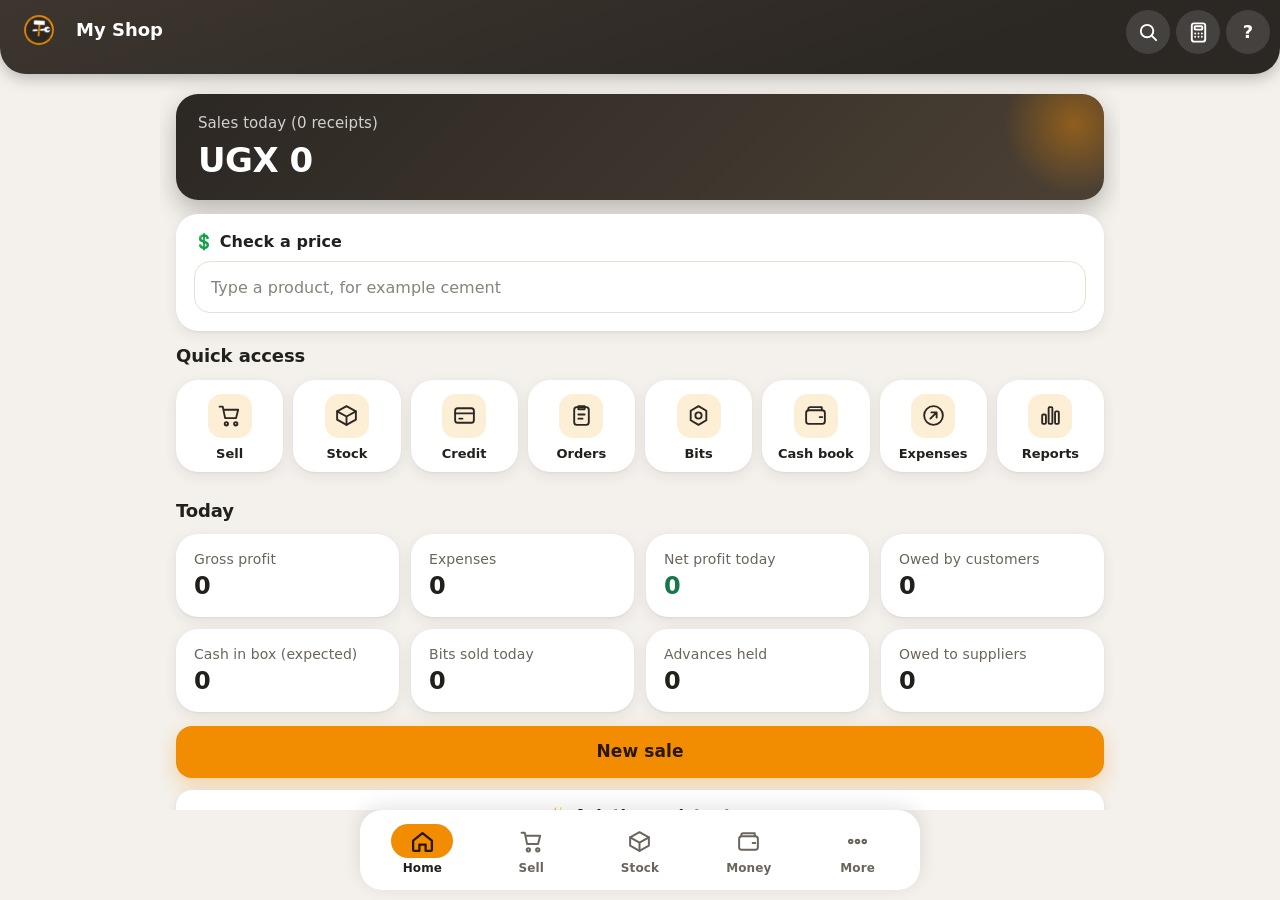
==== commit c77e5445: "Add files via upload" ====
--- a/index.html
+++ b/index.html
@@ -73,9 +73,7 @@
 nav button .ni{display:block;font-size:20px;line-height:1.15;margin-bottom:1px}
 </style>
 <link rel="stylesheet" href="./theme.css"></head><body>
-<div id="lk" data-on="1" style="position:fixed;inset:0;z-index:99999;background:#2b2723;color:#fff;display:flex;align-items:center;justify-content:center;font:16px system-ui">Loading…</div>
-<script>setTimeout(function(){if(!window.okpAcc){var e=document.getElementById('lk');if(e)e.innerHTML='<div style="padding:24px;text-align:center">The security part did not load.<br><br><button onclick="location.reload()" style="padding:14px 22px;font-size:17px">Reload</button></div>'}},7000)</script>
-<header><button id="hback" class="hide" aria-label="Back" onclick="hback()"><svg viewBox="0 0 24 24"><path d="M15 5l-7 7 7 7"/></svg></button><h1 id="hn">Okpotani General Hardware</h1><small id="ha"></small><button id="installApp" aria-label="Install app" title="Install app" style="position:absolute;right:54px;top:12px;height:34px;padding:0 9px;border:1px solid #f28c00;border-radius:8px;background:transparent;color:inherit;font-size:12px;font-weight:700;display:none" onclick="installOkpotani()">Install</button><button id="hs" class="ib" aria-label="Search everything" title="Search" onclick="var g=document.getElementById('gsb');if(g)g.click()"><svg viewBox="0 0 24 24"><circle cx="10.5" cy="10.5" r="6.5"/><path d="m20 20-4.2-4.2"/></svg></button><button id="hc" class="ib" aria-label="Calculator" title="Calculator" onclick="calc()"><svg viewBox="0 0 24 24"><rect x="5" y="2.5" width="14" height="19" rx="2.5"/><rect x="8" y="5.5" width="8" height="3.5" rx=".8"/><path d="M8.5 13h.01M12 13h.01M15.5 13h.01M8.5 16.5h.01M12 16.5h.01M15.5 16.5h.01"/></svg></button><button id="hu" class="hide" aria-label="Switch user" onclick="okpAcc&&okpAcc.menu()"></button><button id="hb" aria-label="How to use this system" onclick="go('help')">?</button></header>
+<header><button id="hback" class="hide" aria-label="Back" onclick="hback()"><svg viewBox="0 0 24 24"><path d="M15 5l-7 7 7 7"/></svg></button><h1 id="hn">Okpotani General Hardware</h1><small id="ha"></small><button id="installApp" aria-label="Install app" title="Install app" style="position:absolute;right:54px;top:12px;height:34px;padding:0 9px;border:1px solid #f28c00;border-radius:8px;background:transparent;color:inherit;font-size:12px;font-weight:700;display:none" onclick="installOkpotani()">Install</button><button id="hs" class="ib" aria-label="Search everything" title="Search" onclick="var g=document.getElementById('gsb');if(g)g.click()"><svg viewBox="0 0 24 24"><circle cx="10.5" cy="10.5" r="6.5"/><path d="m20 20-4.2-4.2"/></svg></button><button id="hc" class="ib" aria-label="Calculator" title="Calculator" onclick="calc()"><svg viewBox="0 0 24 24"><rect x="5" y="2.5" width="14" height="19" rx="2.5"/><rect x="8" y="5.5" width="8" height="3.5" rx=".8"/><path d="M8.5 13h.01M12 13h.01M15.5 13h.01M8.5 16.5h.01M12 16.5h.01M15.5 16.5h.01"/></svg></button><button id="hb" aria-label="How to use this system" onclick="go('help')">?</button></header>
 <main id="mn"></main>
 <nav id="nv" aria-label="Main menu"></nav>
 <button id="cb" aria-label="Calculator" onclick="calc()">🧮</button>
@@ -105,7 +103,7 @@
 S:D.S.map((r,i)=>({id:i+1,no:r[1]||i+1,date:r[0],cust:r[5]||'',pay:r[6]||'Cash',pays:[],items:[{n:r[2],q:r[3],p:r[4]||pr[r[2]]||0,c:r[8]||0}]})),
 U:D.U.map((r,i)=>({id:i+1,date:r[0],sup:r[1]||'',n:r[2],q:r[3],c:r[4]})),
 X:D.E.map((r,i)=>({id:i+1,date:r[0],type:r[1]||'Other',desc:r[2]||'',amt:r[3]})),seq:1000}}
-function mig(){db.staff=db.staff||[];db.SF=db.SF||[];db.AU=db.AU||[];db.AA=db.AA||[];db.C=db.C||[];db.M=db.M||[];db.PL=db.PL||{title:'PRICE LIST',cats:[],instock:false,note:''};db.A=db.A||[];db.AD=db.AD||[];db.ST=db.ST||[];db.O=db.O||[];db.J=db.J||[];db.CU=db.CU||[];db.R=db.R||[];db.mmr=db.mmr||0;
+function mig(){db.staff=db.staff||[];db.C=db.C||[];db.M=db.M||[];db.PL=db.PL||{title:'PRICE LIST',cats:[],instock:false,note:''};db.A=db.A||[];db.O=db.O||[];db.J=db.J||[];db.CU=db.CU||[];db.R=db.R||[];db.mmr=db.mmr||0;
 db.P.forEach(p=>{if(p.tr===undefined){const n=p.name.trim().toUpperCase(),b=/^IRON (BAR|SHEET)/.test(n),c=/CEMENT/.test(n);p.tr=b?1000:c?2000:0;p.hd=b?200:c?500:0}});
 db.P.forEach(p=>{if(/CARPET/i.test(p.name)&&!p.tr&&!p.hd){p.tr=5000;p.hd=2000}});}
 mig();
@@ -114,14 +112,13 @@
 const idbGet=k=>idb().then(d=>new Promise(ok=>{const q=d.transaction('k').objectStore('k').get(k);q.onsuccess=()=>ok(q.result);q.onerror=()=>ok(null)})).catch(()=>null);
 const idbSet=(k,v)=>idb().then(d=>{d.transaction('k','readwrite').objectStore('k').put(v,k)}).catch(()=>{});
 async function wfile(s){if(!fh)return;try{if(await fh.queryPermission({mode:'readwrite'})!=='granted'){fst='needs';return}const w=await fh.createWritable();await w.write(s);await w.close();fst='ok'}catch(e){fst='needs'}}
-const save=()=>{if(window.okpAudit)okpAudit.pre();const s=JSON.stringify(db);try{localStorage.setItem(K,s)}catch(e){}lastSave=new Date().toLocaleTimeString('en-GB',{hour:'2-digit',minute:'2-digit'});clearTimeout(tm);tm=setTimeout(()=>{idbSet('db',{at:new Date().toISOString(),db});wfile(s)},1500);if(window.okpotaniCloudMarkDirty)window.okpotaniCloudMarkDirty()};
+const save=()=>{const s=JSON.stringify(db);try{localStorage.setItem(K,s)}catch(e){}lastSave=new Date().toLocaleTimeString('en-GB',{hour:'2-digit',minute:'2-digit'});clearTimeout(tm);tm=setTimeout(()=>{idbSet('db',{at:new Date().toISOString(),db});wfile(s)},1500);if(window.okpotaniCloudMarkDirty)window.okpotaniCloudMarkDirty()};
 function toast(m){let e=document.getElementById('ts');if(!e){e=document.createElement('div');e.id='ts';document.body.appendChild(e)}e.textContent=m;e.className='show';clearTimeout(e.t);e.t=setTimeout(()=>{e.className=''},2200)}
 async function conn(){try{fh=await showSaveFilePicker({suggestedName:'okpotani-auto-backup.json',types:[{description:'Backup file',accept:{'application/json':['.json']}}]});await idbSet('fh',fh);await wfile(JSON.stringify(db));toast('Auto-backup connected');render()}catch(e){}}
 async function reconn(){try{if(fh&&await fh.requestPermission({mode:'readwrite'})=='granted'){await wfile(JSON.stringify(db));toast('Auto-backup resumed');render()}}catch(e){}}
 function dsafe(){const L=(a,b,k)=>'<div class="item" style="cursor:default"><span class="nm">'+a+'</span><span class="pr '+(k?'ok':'low')+'">'+b+'</span></div>';
 return L('Records saved on this device',lastSave?'saved '+lastSave:'ready',1)+L('Protected from Chrome clean-up',pst?'Yes':'Not guaranteed',pst)+('showSaveFilePicker' in window?L('Auto-backup file',fh?(fst=='ok'?'Connected':'Needs permission'):'Not connected',fh&&fst=='ok')+'<button class="btn" onclick="'+(fh&&fst!='ok'?'reconn()':'conn()')+'">'+(fh?(fst=='ok'?'Change backup file':'Reconnect auto-backup'):'Connect auto-backup file')+'</button><small>Pick a folder you can find, for example Documents. The system then rewrites that file every time you save.</small>':'<small>Auto-backup to a file works in Chrome on a computer. On your phone, use Download backup file every evening.</small>')}
 function bkr(){return db.S.length+db.U.length+db.X.length&&(!db.lastBk||Date.now()-db.lastBk>864e5)?'<button class="item" style="border-color:var(--acc)" onclick="bk()"><span class="nm"><b>Backup reminder</b><small>No backup downloaded in the last 24 hours. Tap to download one now.</small></span></button>':''}
-const can=p=>window.okpAcc?okpAcc.can(p):true;
 const $=s=>document.querySelector(s),fm=n=>Math.round(n||0).toLocaleString('en-US'),esc=s=>String(s??'').replace(/[&<>"]/g,c=>({'&':'&amp;','<':'&lt;','>':'&gt;','"':'&quot;'}[c]));
 const td=()=>{const d=new Date();return new Date(d-d.getTimezoneOffset()*6e4).toISOString().slice(0,10)};
 const id=()=>{const n=window.okpotaniNextId&&window.okpotaniNextId();return n||++db.seq};
@@ -132,9 +129,9 @@
 const rtsv=s=>{let a=0;if(db.R)for(const r of db.R)if(!r.rev&&r.sid==s.id)a+=+r.val||0;return a};
 const rthow=r=>[r.dec>0?'Reduced balance':'',r.cash>0?'Cash':'',r.momo>0?'Mobile Money':'',(r.xid||r.exch>0)?'Exchange':''].filter(Boolean).join(' + ')||'No money paid back';
 const paid=s=>s.pay=='Credit'?s.pays.reduce((a,p)=>a+p.a,0)+(s.advA||0)+rdec(s):tot(s);
-const stk=()=>{const m={};db.P.forEach(p=>m[p.name]=p.open);db.U.forEach(u=>m[u.n]=(m[u.n]||0)+u.q);db.S.forEach(s=>s.items.forEach(i=>m[i.n]=(m[i.n]||0)-i.q));rets().forEach(r=>r.items.forEach(i=>{if(i.back)m[i.n]=(m[i.n]||0)+i.q}));(db.AD||[]).forEach(a=>{if(!a.rev)m[a.n]=(m[a.n]||0)+(+a.q||0)});(db.SR||[]).forEach(r=>{m[r.n]=(m[r.n]||0)-(+r.q||0)});return m};
+const stk=()=>{const m={};db.P.forEach(p=>m[p.name]=p.open);db.U.forEach(u=>m[u.n]=(m[u.n]||0)+u.q);db.S.forEach(s=>s.items.forEach(i=>m[i.n]=(m[i.n]||0)-i.q));rets().forEach(r=>r.items.forEach(i=>{if(i.back)m[i.n]=(m[i.n]||0)+i.q}));return m};
 const ul=u=>u.c+(u.tr||0)+(u.hd||0)+((u.mm||0)+(u.oth||0)+(u.pays||[]).reduce((x,p)=>x+(p.f||0),0))/(u.q||1);
-const sowed=u=>u.cr?Math.max(0,u.q*u.c-(u.pays||[]).reduce((x,p)=>x+p.a,0)-(u.cn||[]).reduce((x,p)=>x+p.a,0)):0,sk=u=>(u.sup||'').trim()||'(no name)';
+const sowed=u=>u.cr?Math.max(0,u.q*u.c-(u.pays||[]).reduce((x,p)=>x+p.a,0)):0,sk=u=>(u.sup||'').trim()||'(no name)';
 const cashOut=(u,m)=>u.cr?(u.date.startsWith(m)?u.q*((u.tr||0)+(u.hd||0))+(u.mm||0)+(u.oth||0):0)+(u.pays||[]).reduce((x,p)=>x+(p.d.startsWith(m)?p.a+(p.f||0):0),0):(u.date.startsWith(m)?u.q*ul(u):0);
 const costNow=p=>{const u=db.U.filter(u=>u.n==p.name).pop();return u?ul(u):p.cost};
 const abal=a=>a.amt-db.S.filter(s=>s.advId==a.id).reduce((x,s)=>x+(s.advA||0),0);
@@ -177,12 +174,13 @@
 help:'<svg viewBox="0 0 24 24"><circle cx="12" cy="12" r="9"/><path d="M9.6 9.4a2.5 2.5 0 1 1 3.6 2.2c-.8.5-1.2 1-1.2 1.9M12 17v.01"/></svg>',
 spark:'<svg viewBox="0 0 24 24"><path d="M12 3l1.8 5.2L19 10l-5.2 1.8L12 17l-1.8-5.2L5 10l5.2-1.8zM19 16l.8 2.2L22 19l-2.2.8L19 22l-.8-2.2L16 19l2.2-.8z"/></svg>',
 chev:'<svg viewBox="0 0 24 24"><path d="m9 6 6 6-6 6"/></svg>'};
-const FXE={'🛒':'sell','📦':'stock','💳':'card','🧾':'clip','🔩':'nut','🏦':'money','💸':'out','📊':'rep','📥':'buy','💵':'cash','🤝':'people','📅':'cal','🗓':'cald','🏷':'tag','💾':'save','🔔':'bell','📋':'clip','🛠':'nut'};
+const FXE={'🛒':'sell','📦':'stock','💳':'card','🧾':'clip','🔩':'nut','🏦':'money','💸':'out','📊':'rep','📥':'buy','💵':'cash','🤝':'people','📅':'cal','🗓':'cald','🏷':'tag','💾':'save','🔔':'bell'};
+IX.ret='<svg viewBox="0 0 24 24"><path d="M9 7 4 12l5 5"/><path d="M4 12h10a6 6 0 0 1 0 12"/></svg>';FXE['↩']='ret';
 const TABS=[['home','🏠','Home'],['sell','🛒','Sell'],['stock','📦','Stock'],['money','💰','Money'],['more','⋯','More']];
 /* feature cards: emoji, title, short text, live count, 1-2 buttons */
 const fxK=(e,t,d,n,l,a)=>'<div class="fx" onclick="if(!event.target.closest(\'button\')){'+a[0][1]+'}"><span class="fx-e" aria-hidden="true">'+(IX[FXE[e]]||e)+'</span><b>'+t+'</b><span class="fx-d">'+d+'</span><span class="fx-n">'+n+(l?'<small>'+l+'</small>':'')+'</span><div class="fx-a">'+a.map(x=>'<button onclick="'+x[1]+'">'+x[0]+'</button>').join('')+'</div></div>';
-function fxC0(){const m=stk(),tp=pl(td()),mo=td().slice(0,7),B=a=>a.length,
-lc=window.okpStk?okpStk.counts(m):{n:B(db.P.filter(p=>m[p.name]<=p.re)),out:B(db.P.filter(p=>m[p.name]<=0))},low=lc.n,dr=B((db.ST||[]).filter(t=>t.st=='draft')),dn=B((db.ST||[]).filter(t=>t.st=='posted')),
+function fxC(){const m=stk(),tp=pl(td()),mo=td().slice(0,7),B=a=>a.length,
+low=B(db.P.filter(p=>m[p.name]<=p.re)),
 owes=new Set(db.S.filter(x=>x.pay=='Credit'&&tot(x)-paid(x)>0).map(x=>x.cust||'?')).size,
 ow=k=>B(db.O.filter(o=>o.st==k)),
 hold=B(db.A.filter(a=>abal(a)>0)),
@@ -196,12 +194,10 @@
 sales:fxK('🛒','Sales','Ring up customers and print receipts',tp.n,'receipts today',[['New sale',"go('sell')"],['Report',"st.rt='d';st.rd=td();nav('rep')"]]),
 stock:fxK('📦','Stock','Products, prices and stock levels',db.P.length,'products',[['Open',"go('stock')"],['+ Add',"go('stock');pform()"]]),
 stockP:fxK('📦','Products','Add and edit what you sell',db.P.length,'products',[['+ Add',"pform()"],['Prices',"nav('price')"]]),
-reorder:fxK('🔔','Low stock','Items at or below their reorder level',low,'to reorder · '+lc.out+' out of stock',[['View list',"okpStk.open('low')"],['Reorder list',"okpStk.open('ro')"]]),take:fxK('📋','Stock take','Count the shelf and fix the stock',dn,dr?dr+' count in progress':'stock takes done',[['Start / continue',"okpStk.open('take')"],['History',"okpStk.open('hist')"]]),adjust:fxK('🛠','Adjust stock','Damaged, lost or used by the shop',(db.AD||[]).filter(a=>!a.rev).length,'adjustments recorded',[['New adjustment',"okpStk.open('adj')"]]),
+reorder:fxK('🔔','Reorder','Items at or below their reorder level',low,'to reorder',[['+ Arrival',"uform()"],['Purchases',"nav('money','buy')"]]),
 credit:fxK('💳','Credit','Customers who bought on credit',owes,'customers owe',[['View',"nav('money','cr')"]]),
 orders:fxK('🧾','Orders','Customer orders waiting for goods',ow('w'),'waiting · '+ow('a')+' arrived',[['Open',"nav('money','ord')"],['+ New',"nav('money','ord');oform()"]]),
 journal:fxK('🔩','Bits journal','Nails sold by money amount','UGX '+fm(jsum(td())),'sold in bits today',[['Open',"nav('money','jn')"],['+ Add',"nav('money','jn');jform()"]]),
-close:fxK('🔒','Close the day','Count the cash and lock the day','UGX '+fm(cbexp(td()).c),'expected today',[['Close day',"okpCl.open(td())"],['History',"go('cls')"]]),
-profit:fxK('💹','Profit report','Gross and net profit for any period','UGX '+fm(tp.net),'net profit today',[['Open',"go('profit')"]]),
 cash:fxK('🏦','Cash book','Daily cash in and out','UGX '+fm(cbexp(td()).c),'expected today',[['Open',"nav('money','cb')"]]),
 buy:fxK('📥','Purchases','Stock arriving from suppliers',pur,'this month',[['Open',"nav('money','buy')"],['+ Arrival',"nav('money','buy');uform()"]]),
 exp:fxK('💸','Expenses','Money spent running the shop',exp,'this month',[['Open',"nav('money','exp')"],['+ Add',"nav('money','exp');xform()"]]),
@@ -213,17 +209,16 @@
 price:fxK('🏷','Price list','Share your prices on WhatsApp',B(db.P.filter(p=>p.price>0)),'priced items',[['Open',"nav('price')"]]),
 returns:fxK('↩','Returns','Goods back and money refunded','UGX '+fm(tp.rt||0),'returned today',[['New return',"window.okpRt&&okpRt.start()"],['Open',"nav('money','rt')"]]),
 backup:fxK('💾','Backup','Download a copy of your data',bk0===null?'—':bk0,bk0===null?'not backed up yet':'days since backup',[['Backup now',"bk()"]])}}
-function fxC(){const C=fxC0();return window.okpAcc?okpAcc.cards(C):C}
-const fxG=a=>'<div class="fxg">'+a.filter(Boolean).join('')+'</div>';
-function fxMoney(){const C=fxC();return fxG([C.buy,C.exp,C.credit,C.returns,C.adv,C.sup,C.orders,C.journal,C.cash,C.close,C.profit])}
+const fxG=a=>'<div class="fxg">'+a.join('')+'</div>';
+function fxMoney(){const C=fxC();return fxG([C.buy,C.exp,C.credit,C.returns,C.adv,C.sup,C.orders,C.journal,C.cash])}
 function fxPage(t,h){try{const C=fxC(),ins=(a,x)=>h.includes(a)?h.replace(a,x+a):x+h;
 if(t=='home')return homeFx(h);
 if(t=='sell')return h+'<h3>Quick links</h3>'+fxG([C.credit,C.adv]);
-if(t=='stock')return fxG([C.stockP,C.reorder,C.take,C.adjust])+h;
+if(t=='stock')return fxG([C.stockP,C.reorder])+h;
 if(t=='rep')return h;
 if(t=='set')return ins('<button class="btn big" onclick="go(\'help\')"',fxG([C.backup,C.price,C.orders,C.stock]));
 }catch(e){console.warn('cards skipped',e)}return h}
-function go(t){if(window.okpAcc&&!okpAcc.route(t))return;if(st.edit&&t!='sell'){const q=db.S.find(x=>x.id==st.edit);return askc('You are editing receipt #'+(q?q.no:'')+'. Leave without saving your changes?',()=>{endEdit();go(t)})}st.tab=t;render()}
+function go(t){if(st.edit&&t!='sell'){const q=db.S.find(x=>x.id==st.edit);return askc('You are editing receipt #'+(q?q.no:'')+'. Leave without saving your changes?',()=>{endEdit();go(t)})}st.tab=t;render()}
 function askc(m,yes,only){const o=document.createElement('div');o.id='dlg';const d=document.createElement('div'),p=document.createElement('p'),r=document.createElement('div');p.textContent=m;r.className='dr';
 const cl=f=>()=>{o.remove();if(f)f()};
 if(!only){const c=document.createElement('button');c.textContent='Cancel';c.onclick=cl();r.appendChild(c)}
@@ -246,16 +241,15 @@
 return h.replace('<!--HOME_TILES-->','<h3 style="margin-top:6px">Quick access</h3>'+tiles).replace('<h3>Last 7 days sales</h3>',rec+'<h3>Last 7 days sales</h3>')}
 function hdrSet(){if(window._cur!==st.tab){window._pt=window._cur;window._cur=st.tab}
 const home=st.tab=='home';document.querySelector('header').classList.toggle('home',home);
-const T={close:'Close the day',cls:'Closings',profit:'Profit report',sell:'Sell',stock:'Stock',more:'More',rep:'Reports',set:'Setup',help:'How to use',price:'Price list',ai:'Assistant',sa:'Stock control',staff:'Staff & roles',audit:'Audit log'},S={buy:'Purchases',exp:'Expenses',cr:'Credit',adv:'Advances',sup:'Suppliers',ord:'Customer orders',jn:'Bits journal',cb:'Cash book',rt:'Returns'};
+const T={sell:'Sell',stock:'Stock',more:'More',rep:'Reports',set:'Setup',help:'How to use',price:'Price list',ai:'Assistant'},S={buy:'Purchases',exp:'Expenses',cr:'Credit',adv:'Advances',sup:'Suppliers',ord:'Customer orders',jn:'Bits journal',cb:'Cash book',rt:'Returns'};
 let t=window._sn||'';if(!home)t=st.tab=='money'?(S[st.sub]||'Money'):(T[st.tab]||String(st.tab).charAt(0).toUpperCase()+String(st.tab).slice(1));
 $('#hn').textContent=t;$('#hback').classList.toggle('hide',home)}
-function hback(){if(window.okpStk&&okpStk.back())return;if(st.tab=='money'&&st.sub&&st.sub!='hub'){st.sub='hub';render();$('#mn').scrollTop=0;return}
-const p=window._pt,fb=(st.tab=='price'||st.tab=='sa')?'stock':(st.tab=='rep'||st.tab=='set'||st.tab=='help'||st.tab=='ai'||st.tab=='staff'||st.tab=='audit')?'more':'home';go(p&&p!=st.tab&&p!='ai'?p:fb)}
+function hback(){if(st.tab=='money'&&st.sub&&st.sub!='hub'){st.sub='hub';render();$('#mn').scrollTop=0;return}
+const p=window._pt,fb=st.tab=='price'?'stock':(st.tab=='rep'||st.tab=='set'||st.tab=='help'||st.tab=='ai')?'more':'home';go(p&&p!=st.tab&&p!='ai'?p:fb)}
 function tabsFix(){document.querySelectorAll('.seg.tabs').forEach(g=>{g.querySelectorAll('button').forEach(b=>{const n=b.firstChild;if(n&&n.nodeType==3)n.nodeValue=n.nodeValue.replace(/^[\p{Extended_Pictographic}\uFE0F\s]+/u,'');b.setAttribute('aria-pressed',b.classList.contains('on'))});const a=g.querySelector('button.on');if(a)g.scrollLeft=Math.max(0,a.offsetLeft-(g.clientWidth-a.offsetWidth)/2)})}
 function render(){
-if(window.okpAcc&&!okpAcc.gate())return;
 {const nm=db.shop.name||'';window._sn=nm===nm.toUpperCase()?nm.toLowerCase().replace(/(^|[\s(-])([a-z])/g,(m,a,b)=>a+b.toUpperCase()):nm}hdrSet();$('#ha').textContent=db.shop.addr+(db.shop.tel?' · '+db.shop.tel:'')+(lastSave?' · saved '+lastSave:'');
-const act=({close:'money',cls:'money',profit:'more',rep:'more',set:'more',help:'more',ai:'more',price:'stock',sa:'stock',staff:'more',audit:'more'})[st.tab]||st.tab;$('#nv').innerHTML=TABS.map(([k,e,l])=>'<button class="'+(act==k?'on':'')+'"'+(act==k?' aria-current="page"':'')+' onclick="go(\''+k+'\')"><span class="ni">'+(ICO[k]||e)+'</span><span class="nl">'+l+'</span></button>').join('');
+const act=({rep:'more',set:'more',help:'more',ai:'more',price:'stock'})[st.tab]||st.tab;$('#nv').innerHTML=TABS.map(([k,e,l])=>'<button class="'+(act==k?'on':'')+'"'+(act==k?' aria-current="page"':'')+' onclick="go(\''+k+'\')"><span class="ni">'+(ICO[k]||e)+'</span><span class="nl">'+l+'</span></button>').join('');
 $('#mn').innerHTML=fxPage(st.tab,V[st.tab]());if(st.tab=='sell')plist();if(st.tab=='stock')slist();tabsFix();if(window.xAfter)xAfter()}
 const sum=(a,f)=>a.reduce((x,y)=>x+f(y),0);
 function pl(day){const ss=db.S.filter(s=>s.date==day),rr=rets().filter(r=>r.date==day),rt=sum(rr,rtv),t=sum(ss,tot)-rt,c=sum(ss,cogs)-sum(rr,rtc),e=sum(db.X.filter(x=>x.date==day),x=>x.amt);return{n:ss.length,t,c,g:t-c,e,net:t-c-e,rt,rn:rr.length}}
@@ -268,16 +262,16 @@
 function oopen(i){const o=db.O.find(x=>x.id==i),d=dg(o.tel),m='Hello '+o.cust+', your order ('+o.item+') has arrived at '+db.shop.name+'. Please come and collect it.',a='display:block;text-align:center;text-decoration:none;box-sizing:border-box';
 modal('<h2>'+esc(o.cust)+'</h2><div class="item" style="cursor:default"><span class="nm"><b>'+esc(o.item)+'</b><small>'+esc(o.tel)+' · ordered '+o.date+(o.note?' · '+esc(o.note):'')+'</small></span></div><a class="btn big" style="'+a+'" href="tel:+'+d+'">📞 Call '+esc(o.tel)+'</a><a class="btn" style="'+a+'" target="_blank" href="https://wa.me/'+d+'?text='+encodeURIComponent(m)+'">💬 WhatsApp: goods have arrived</a>'+(o.st=='w'?'<button class="btn" onclick="oset('+i+',\'a\')">✅ Goods have arrived</button>':'')+(o.st=='a'?'<button class="btn" onclick="oset('+i+',\'d\')">✅ Customer collected the goods</button><button class="btn" onclick="oset('+i+',\'w\')">Back to waiting</button>':'')+(o.st=='d'||o.st=='x'?'<button class="btn" onclick="oset('+i+',\'w\')">Reopen order</button>':'')+'<button class="btn" onclick="modal();oform('+i+')">Edit / delete</button><button class="btn" onclick="modal()">Close</button>')}
 const V={
-more(){const R=[['rep','Reports','Profit, sales and cash',"st.rt='d';st.rd=td();nav('rep')"],['nut','Bits journal','Nails sold by money amount',"nav('money','jn')"],['clip','Customer orders','Goods customers are waiting for',"nav('money','ord')"],['ret','Returns & refunds','Goods coming back and money refunded',"nav('money','rt')"],['bell','Low stock & reorder','Items to reorder, send the list to a supplier',"okpStk.open('low')"],['clip','Stock take','Count the shelf and correct the stock',"okpStk.open('take')"],['nut','Stock adjustment','Damaged, lost or used by the shop',"okpStk.open('adj')"],['money','Cash book','Daily cash in and out',"nav('money','cb')"],['tag','Price list','Share your prices on WhatsApp',"nav('price')"],['set','Setup','Shop details, receipts, appearance, backup',"go('set')"],['help','How to use','Step-by-step guide',"go('help')"],['spark','Ask the assistant','Questions about your shop',"go('ai')"],['tag','Staff & roles','Add staff, PINs and what each role can do',"go('staff')"],['clip','Audit log','Who did what and when',"go('audit')"]];
-return (window.okpAcc?okpAcc.more(R):R).map(([i,t,d,a])=>'<button class="item row" onclick="'+a+'"><span class="ri" aria-hidden="true">'+IX[i]+'</span><span class="nm"><b>'+t+'</b><small>'+d+'</small></span><span class="chev" aria-hidden="true">'+IX.chev+'</span></button>').join('')},
+more(){const R=[['rep','Reports','Profit, sales and cash',"st.rt='d';st.rd=td();nav('rep')"],['nut','Bits journal','Nails sold by money amount',"nav('money','jn')"],['clip','Customer orders','Goods customers are waiting for',"nav('money','ord')"],['ret','Returns & refunds','Goods coming back and money refunded',"nav('money','rt')"],['money','Cash book','Daily cash in and out',"nav('money','cb')"],['tag','Price list','Share your prices on WhatsApp',"nav('price')"],['set','Setup','Shop details, receipts, appearance, backup',"go('set')"],['help','How to use','Step-by-step guide',"go('help')"],['spark','Ask the assistant','Questions about your shop',"go('ai')"]];
+return R.map(([i,t,d,a])=>'<button class="item row" onclick="'+a+'"><span class="ri" aria-hidden="true">'+IX[i]+'</span><span class="nm"><b>'+t+'</b><small>'+d+'</small></span><span class="chev" aria-hidden="true">'+IX.chev+'</span></button>').join('')},
 home(){const m=stk(),t=pl(td()),low=db.P.filter(p=>m[p.name]<=p.re),owed=sum(db.S.filter(s=>s.pay=='Credit'),s=>tot(s)-paid(s));
 const days=[...Array(7)].map((_,i)=>{const d=new Date();d.setDate(d.getDate()-6+i);return new Date(d-d.getTimezoneOffset()*6e4).toISOString().slice(0,10)}),v=days.map(d=>pl(d).t),mx=Math.max(...v,1);
-return bkr()+ordb()+(window.okpCl?okpCl.homeWarn():'')+(window.okpSp?okpSp.homeWarn():'')+'<div class="cards"><div role="button" tabindex="0" onclick="nav(\'sell\')" class="stat wide"><small>Sales today ('+t.n+' receipts)</small><span class="num">UGX '+fm(t.t)+'</span></div></div>'+pcBox()+(window.okpStk?okpStk.homeCard():'')+'<!--HOME_TILES--><h3>Today</h3><div class="cards"><div role="button" tabindex="0" onclick="st.rt=\'d\';st.rd=td();nav(\'rep\')" class="stat"><small>Gross profit</small><span class="num">'+fm(t.g)+'</span></div><div role="button" tabindex="0" onclick="nav(\'money\',\'exp\')" class="stat"><small>Expenses</small><span class="num">'+fm(t.e)+'</span></div><div role="button" tabindex="0" onclick="st.rt=\'d\';st.rd=td();nav(\'rep\')" class="stat"><small>Net profit today</small><span class="num '+(t.net<0?'low':'ok')+'">'+fm(t.net)+'</span></div>'+(t.rt>0?'<div role="button" tabindex="0" onclick="nav(\'money\',\'rt\')" class="stat"><small>Returns today</small><span class="num">'+fm(t.rt)+'</span></div>':'')+'<div role="button" tabindex="0" onclick="nav(\'money\',\'cr\')" class="stat"><small>Owed by customers</small><span class="num">'+fm(owed)+'</span></div><div role="button" tabindex="0" onclick="nav(\'money\',\'cb\')" class="stat"><small>Cash in box (expected)</small><span class="num">'+fm(cbexp(td()).c)+'</span></div><div role="button" tabindex="0" onclick="nav(\'money\',\'jn\')" class="stat"><small>Bits sold today</small><span class="num">'+fm(jsum(td()))+'</span></div><div role="button" tabindex="0" onclick="nav(\'money\',\'adv\')" class="stat"><small>Advances held</small><span class="num">'+fm(sum(db.A,abal))+'</span></div><div role="button" tabindex="0" onclick="nav(\'money\',\'sup\')" class="stat"><small>Owed to suppliers</small><span class="num">'+fm(sum(db.U,sowed))+'</span></div></div><button class="btn big" onclick="go(\'sell\')">New sale</button><button class="btn" onclick="go(\'ai\')">✨ Ask the assistant</button><h3>Last 7 days sales</h3><div class="bars">'+v.map(x=>'<div style="height:'+Math.max(x,0)/mx*100+'%"></div>').join('')+'</div><div class="lab">'+days.map(d=>'<small>'+d.slice(8)+'</small>').join('')+'</div><h3>Stock to reorder ('+low.length+')</h3>'+(low.map(p=>'<button class="item" onclick="okpStk.open(\'low\')"><span class="nm"><b>'+esc(p.name)+'</b><small>reorder at '+p.re+'</small></span><span class="pr low">'+m[p.name]+' '+p.unit+'</span></button>').join('')||'<div class="empty">All stock levels fine</div>')},
+return bkr()+ordb()+'<div class="cards"><div role="button" tabindex="0" onclick="nav(\'sell\')" class="stat wide"><small>Sales today ('+t.n+' receipts)</small><span class="num">UGX '+fm(t.t)+'</span></div></div>'+pcBox()+'<!--HOME_TILES--><h3>Today</h3><div class="cards"><div role="button" tabindex="0" onclick="st.rt=\'d\';st.rd=td();nav(\'rep\')" class="stat"><small>Gross profit</small><span class="num">'+fm(t.g)+'</span></div><div role="button" tabindex="0" onclick="nav(\'money\',\'exp\')" class="stat"><small>Expenses</small><span class="num">'+fm(t.e)+'</span></div><div role="button" tabindex="0" onclick="st.rt=\'d\';st.rd=td();nav(\'rep\')" class="stat"><small>Net profit today</small><span class="num '+(t.net<0?'low':'ok')+'">'+fm(t.net)+'</span></div>'+(t.rt>0?'<div role="button" tabindex="0" onclick="nav(\'money\',\'rt\')" class="stat"><small>Returns today</small><span class="num">'+fm(t.rt)+'</span></div>':'')+'<div role="button" tabindex="0" onclick="nav(\'money\',\'cr\')" class="stat"><small>Owed by customers</small><span class="num">'+fm(owed)+'</span></div><div role="button" tabindex="0" onclick="nav(\'money\',\'cb\')" class="stat"><small>Cash in box (expected)</small><span class="num">'+fm(cbexp(td()).c)+'</span></div><div role="button" tabindex="0" onclick="nav(\'money\',\'jn\')" class="stat"><small>Bits sold today</small><span class="num">'+fm(jsum(td()))+'</span></div><div role="button" tabindex="0" onclick="nav(\'money\',\'adv\')" class="stat"><small>Advances held</small><span class="num">'+fm(sum(db.A,abal))+'</span></div><div role="button" tabindex="0" onclick="nav(\'money\',\'sup\')" class="stat"><small>Owed to suppliers</small><span class="num">'+fm(sum(db.U,sowed))+'</span></div></div><button class="btn big" onclick="go(\'sell\')">New sale</button><button class="btn" onclick="go(\'ai\')">✨ Ask the assistant</button><h3>Last 7 days sales</h3><div class="bars">'+v.map(x=>'<div style="height:'+Math.max(x,0)/mx*100+'%"></div>').join('')+'</div><div class="lab">'+days.map(d=>'<small>'+d.slice(8)+'</small>').join('')+'</div><h3>Stock to reorder ('+low.length+')</h3>'+(low.map(p=>'<button class="item" onclick="nav(\'stock\')"><span class="nm"><b>'+esc(p.name)+'</b><small>reorder at '+p.re+'</small></span><span class="pr low">'+m[p.name]+' '+p.unit+'</span></button>').join('')||'<div class="empty">All stock levels fine</div>')},
 sell(){const c=st.cart,T=sum(c,i=>i.q*i.p),ad=st.adv&&db.A.find(x=>x.id==st.adv);if(st.adv&&!ad)st.adv=null;
 return(ad?'<div class="stat wide" style="margin-bottom:10px"><small>Advance from '+esc(ad.cust)+(ad.desc?' – '+esc(ad.desc):'')+'</small><span class="num">UGX '+fm(abal(ad))+' will be deducted</span><a href="#" onclick="st.adv=null;render();return false" style="color:#ffb866">cancel</a></div>':'')+editBn()+'<input id="sq" placeholder="Search product to add…" value="'+esc(st.q)+'" oninput="st.q=this.value;plist()"><div id="pl"></div>'+(c.length?'<button class="btn big" onclick="cartfs(1)">🛒 View cart ('+c.length+') · UGX '+fm(T)+'</button>':'<div class="empty">Tap a product above to add it to the cart</div>')+'<h3>Sales history</h3><label>Show sales for date (tap a sale to view or delete it)</label><input type="date" value="'+st.hd+'" onchange="st.hd=this.value||td();render()">'+(db.S.filter(s=>s.date==st.hd).reverse().map(saleItem).join('')||'<div class="empty">No sales on this date</div>')},
 stock(){const m=stk(),val=sum(db.P,p=>Math.max(m[p.name],0)*costNow(p)),sv=sum(db.P,p=>Math.max(m[p.name],0)*p.price);
 return'<div class="cards"><div class="stat"><small>Products</small><span class="num">'+db.P.length+'</span></div><div class="stat"><small>Stock value (cost)</small><span class="num">'+fm(val)+'</span></div><div class="stat"><small>Stock value (selling)</small><span class="num">'+fm(sv)+'</span></div><div class="stat"><small>Potential gross profit</small><span class="num ok">'+fm(sv-val)+'</span></div></div><input placeholder="Search products…" value="'+esc(st.pq)+'" oninput="st.pq=this.value;slist()"><button class="btn big" onclick="pform()" style="margin:0 0 10px">+ Add product</button><button class="btn" onclick="nav(\'price\')" style="margin:0 0 10px">🏷 Make price list</button><div id="sl"></div>'},
-money(){const s=st.sub,seg='<div class="seg tabs">'+[['hub','🗂 Overview'],['buy','📥 Purchases'],['exp','💸 Expenses'],['rt','↩️ Returns'],['cr','💳 Credit'],['adv','💵 Advances'],['sup','🤝 Suppliers'],['ord','🧾 Orders'],['jn','🔩 Journal'],['cb','🏦 Cash book']].filter(z=>!window.okpAcc||okpAcc.sub(z[0])).map(([k,l])=>'<button class="'+(s==k?'on':'')+'" onclick="st.sub=\''+k+'\';render()">'+l+'</button>').join('')+'</div>';
+money(){const s=st.sub,seg='<div class="seg tabs">'+[['hub','🗂 Overview'],['buy','📥 Purchases'],['exp','💸 Expenses'],['rt','↩️ Returns'],['cr','💳 Credit'],['adv','💵 Advances'],['sup','🤝 Suppliers'],['ord','🧾 Orders'],['jn','🔩 Journal'],['cb','🏦 Cash book']].map(([k,l])=>'<button class="'+(s==k?'on':'')+'" onclick="st.sub=\''+k+'\';render()">'+l+'</button>').join('')+'</div>';
 if(s=='buy')return seg+'<button class="btn big" onclick="uform()" style="margin:0 0 10px">+ Record stock arriving</button>'+db.U.slice().reverse().slice(0,xLim(60)).map(u=>'<button class="item" onclick="uform('+u.id+')"><span class="nm"><b>'+esc(u.n)+'</b><small>'+u.date+' · '+esc(u.sup)+' · '+u.q+' @ '+fm(u.c)+(ul(u)>u.c?' + '+fm(ul(u)-u.c)+' costs = '+fm(ul(u))+'/unit':'')+'</small></span><span class="pr out">−UGX '+fm(u.q*ul(u))+(sowed(u)>0?'<br><small class="low">owe '+fm(sowed(u))+'</small>':'')+'</span></button>').join('');
 if(s=='exp')return seg+'<button class="btn big" onclick="xform()" style="margin:0 0 10px">+ Add expense</button>'+db.X.slice().reverse().slice(0,xLim(60)).map(x=>'<button class="item" onclick="xform('+x.id+')"><span class="nm"><b>'+esc(x.desc||x.type)+'</b><small>'+x.date+' · '+esc(x.type)+'</small></span><span class="pr out">−UGX '+fm(x.amt)+'</span></button>').join('');
 if(s=='hub')return seg+fxMoney();
@@ -287,10 +281,10 @@
 if(s=='ord'){const f=st.of||'w',L=db.O.filter(o=>o.st==f).reverse(),n=k=>db.O.filter(o=>o.st==k).length,T=[['w','Waiting ('+n('w')+')'],['a','Arrived ('+n('a')+')'],['d','Done ('+(n('d')+n('x'))+')']];
 const L2=f=='d'?db.O.filter(o=>o.st=='d'||o.st=='x').reverse():L;
 return seg+'<button class="btn big" onclick="oform()" style="margin:0 0 10px">+ New customer order</button><div class="seg tabs">'+T.map(([k,l])=>'<button class="'+(f==k?'on':'')+'" onclick="st.of=\''+k+'\';render()">'+l+'</button>').join('')+'</div>'+(f=='a'?'<small>These goods have arrived. Tap a customer to call or send a WhatsApp message.</small>':'')+(L2.map(o=>'<button class="item" onclick="oopen('+o.id+')"><span class="nm"><b>'+esc(o.cust)+' · '+esc(o.tel)+'</b><small>'+esc(o.item)+' · ordered '+o.date+(o.note?' · '+esc(o.note):'')+'</small></span><span class="pr '+(o.st=='a'?'ok':'')+'">'+(o.st=='a'?'📞 call':o.st=='x'?'cancelled':o.st=='d'?'collected':'waiting')+'</span></button>').join('')||'<div class="empty">No orders here</div>')}
-if(s=='sup'&&window.okpSp)return okpSp.tab(seg);if(s=='sup'){const g={};db.U.forEach(u=>{if(sowed(u)>0)(g[sk(u)]=g[sk(u)]||[]).push(u)});const ks=Object.keys(g);return seg+'<div class="stat wide"><small>Total owed to suppliers</small><span class="num">UGX '+fm(sum(db.U,sowed))+'</span></div><small>To buy on credit: Money → Purchases → "On credit" and enter what you paid now.</small>'+(ks.map(k=>'<button class="item" onclick="sview(\''+encodeURIComponent(k).replace(/'/g,'%27')+'\')"><span class="nm"><b>'+esc(k)+'</b><small>'+g[k].length+' unpaid purchase'+(g[k].length>1?'s':'')+'</small></span><span class="pr low">'+fm(sum(g[k],sowed))+'</span></button>').join('')||'<div class="empty">You owe no supplier</div>')}
+if(s=='sup'){const g={};db.U.forEach(u=>{if(sowed(u)>0)(g[sk(u)]=g[sk(u)]||[]).push(u)});const ks=Object.keys(g);return seg+'<div class="stat wide"><small>Total owed to suppliers</small><span class="num">UGX '+fm(sum(db.U,sowed))+'</span></div><small>To buy on credit: Money → Purchases → "On credit" and enter what you paid now.</small>'+(ks.map(k=>'<button class="item" onclick="sview(\''+encodeURIComponent(k).replace(/'/g,'%27')+'\')"><span class="nm"><b>'+esc(k)+'</b><small>'+g[k].length+' unpaid purchase'+(g[k].length>1?'s':'')+'</small></span><span class="pr low">'+fm(sum(g[k],sowed))+'</span></button>').join('')||'<div class="empty">You owe no supplier</div>')}
 if(s=='adv'){const L=db.A.slice().reverse();return seg+'<div class="stat wide"><small>Held for customers (not yet sales)</small><span class="num">UGX '+fm(sum(db.A,abal))+'</span></div><button class="btn big" onclick="aform()" style="margin:0 0 10px">+ New customer advance</button>'+(L.map(a=>'<button class="item" onclick="aopen('+a.id+')"><span class="nm"><b>'+esc(a.cust)+'</b><small>'+a.date+' · '+esc(a.desc||'')+'</small></span><span class="pr '+(abal(a)>0?'ok':'')+'">'+fm(abal(a))+'<br><small>'+(abal(a)>0?'held':'used')+'</small></span></button>').join('')||'<div class="empty">No advances recorded</div>')}
 return window.okpCr?okpCr.tab(seg):seg},
-rep(){return'<div class="seg tabs"><button class="'+(st.rt!='d'?'on':'')+'" onclick="st.rt=\'m\';render()">📅 Monthly</button><button class="'+(st.rt=='d'?'on':'')+'" onclick="st.rt=\'d\';render()">🗓 Daily report</button><button onclick="go(\'profit\')">💹 Profit</button><button onclick="go(\'close\')">🔒 Close day</button></div>'+(st.rt=='d'?drep():V.mrep())},
+rep(){return'<div class="seg tabs"><button class="'+(st.rt!='d'?'on':'')+'" onclick="st.rt=\'m\';render()">📅 Monthly</button><button class="'+(st.rt=='d'?'on':'')+'" onclick="st.rt=\'d\';render()">🗓 Daily report</button></div>'+(st.rt=='d'?drep():V.mrep())},
 mrep(){const m=st.mon,ss=db.S.filter(s=>s.date.startsWith(m)),rr=rets().filter(r=>(r.date||'').startsWith(m)),rv=sum(rr,rtv),rfd=sum(rr,r=>(r.cash||0)+(r.momo||0)),t=sum(ss,tot)-rv,c=sum(ss,cogs)-sum(rr,rtc),e=sum(db.X.filter(x=>x.date.startsWith(m)),x=>x.amt),by=p=>sum(ss.filter(s=>s.pay==p),tot);
 const days=[...new Set([...ss.map(s=>s.date),...db.X.filter(x=>x.date.startsWith(m)).map(x=>x.date),...rr.map(r=>r.date)])].sort().reverse(),pp={};
 ss.forEach(s=>s.items.forEach(i=>{const r=pp[i.n]||(pp[i.n]={q:0,s:0,c:0});r.q+=i.q;r.s+=i.q*i.p;r.c+=i.q*i.c}));
@@ -298,42 +292,40 @@
 const col=sum(db.S.filter(s=>s.pay=='Credit'),s=>sum(s.pays.filter(p=>p.d.startsWith(m)),p=>p.a));const rs=sum(db.U,u=>cashOut(u,m)),dr=sum(db.M.filter(x=>x.kind=='draw'&&x.date.startsWith(m)),x=>x.amt),ad=sum(db.A.filter(a=>a.date.startsWith(m)),a=>a.amt),ap=sum(ss.filter(s=>s.pay!='Credit'),s=>s.advA||0),ci=by('Cash')+by('Mobile Money')-ap+col+ad,cl=ci-e-rs-dr-rfd;
 return'<label>Report month</label><input type="month" value="'+m+'" onchange="st.mon=this.value||st.mon;render()"><div class="seg np"><button onclick="X.monthReport(1)">📄 Share month as PDF</button><button onclick="X.monthReport(0)">⬇ Download month PDF</button></div><div class="cards"><div class="stat wide"><small>Net profit</small><span class="num">UGX '+fm(t-c-e)+'</span></div><div class="stat wide"><small>Net revenue (sales − expenses)</small><span class="num">UGX '+fm(t-e)+'</span></div><div role="button" tabindex="0" onclick="nav(\'money\',\'cb\')" class="stat"><small>Owner drawings (personal use)</small><span class="num">'+fm(dr)+'</span></div><div class="stat"><small>Profit after owner drawings</small><span class="num '+(t-c-e-dr<0?'low':'ok')+'">'+fm(t-c-e-dr)+'</span></div><div class="stat"><small>Cash received (incl. advances)</small><span class="num">'+fm(ci)+'</span></div><div role="button" tabindex="0" onclick="nav(\'money\',\'buy\')" class="stat"><small>Spent on restocking (cash paid)</small><span class="num">'+fm(rs)+'</span></div><div role="button" tabindex="0" onclick="nav(\'money\',\'sup\')" class="stat"><small>Owed to suppliers</small><span class="num">'+fm(sum(db.U,sowed))+'</span></div><div class="stat wide"><small>Cash left after expenses, restocking, refunds and drawings</small><span class="num">UGX '+fm(cl)+'</span></div><div role="button" tabindex="0" onclick="nav(\'sell\')" class="stat"><small>'+(rr.length?'Sales after returns':'Total sales')+'</small><span class="num">'+fm(t)+'</span></div>'+(rr.length?'<div role="button" tabindex="0" onclick="nav(\'money\',\'rt\')" class="stat"><small>Returns &amp; refunds ('+rr.length+')</small><span class="num low">'+fm(rv)+'</span></div><div class="stat"><small>Refunded in cash / MoMo</small><span class="num">'+fm(rfd)+'</span></div>':'')+'<div class="stat"><small>Cost of goods</small><span class="num">'+fm(c)+'</span></div><div class="stat"><small>Gross profit</small><span class="num">'+fm(t-c)+'</span></div><div role="button" tabindex="0" onclick="nav(\'money\',\'exp\')" class="stat"><small>Expenses</small><span class="num">'+fm(e)+'</span></div><div class="stat"><small>Cash / MoMo</small><span class="num" style="font-size:16px">'+fm(by('Cash'))+' / '+fm(by('Mobile Money'))+'</span></div><div role="button" tabindex="0" onclick="nav(\'money\',\'cr\')" class="stat"><small>Credit given / collected</small><span class="num" style="font-size:16px">'+fm(by('Credit'))+' / '+fm(col)+'</span></div></div><h3>Daily summary</h3><div class="tw"><table><tr><th>Date</th><th>Sales</th><th>Gross</th><th>Exp</th><th>Net</th></tr>'+days.map(d=>{const x=pl(d);return'<tr><td>'+d.slice(5)+'</td><td>'+fm(x.t)+'</td><td>'+fm(x.g)+'</td><td>'+fm(x.e)+'</td><td>'+fm(x.net)+'</td></tr>'}).join('')+'</table></div><h3>Profit by product · tap a product to see its sales</h3><div class="tw"><table><tr><th>Product</th><th>Qty</th><th>Sales</th><th>Profit</th><th>Margin</th></tr>'+Object.entries(pp).sort((a,b)=>(b[1].s-b[1].c)-(a[1].s-a[1].c)).map(([n,r])=>'<tr class="tap" onclick="pdet(\''+encodeURIComponent(n).replace(/'/g,'%27')+'\')"><td>'+esc(n)+'</td><td>'+r.q+'</td><td>'+fm(r.s)+'</td><td>'+fm(r.s-r.c)+'</td><td>'+(r.s?Math.round((r.s-r.c)/r.s*100):0)+'%</td></tr>').join('')+'</table></div>'},
 set(){const l=k=>esc(db.L[k].join(', '));
-return''+uiHtml()+'<h2>Shop details</h2><label>Name</label><input id="s1" value="'+esc(db.shop.name)+'"><label>Address</label><input id="s2" value="'+esc(db.shop.addr)+'"><label>Phone (on receipts)</label><input id="s3" value="'+esc(db.shop.tel)+'"><label>Licence / registration no. (printed on receipts)</label><input id="s4" value="'+esc(db.shop.reg||'')+'"><label>TIN (printed on receipts)</label><input id="s5" value="'+esc(db.shop.tin||'')+'"><label>Owner / manager name (printed on reports and PDFs)</label><input id="s6" value="'+esc(db.shop.mgr||'')+'"><h3>Receipt look</h3><div style="text-align:center;margin-bottom:8px">'+logoH(80)+'</div><label>Logo on receipts</label><select id="r4">'+[['full','Full logo (your picture)'],['badge','Round badge logo'],['own','My uploaded picture'],['none','No logo']].filter(o=>o[0]!='own'||db.shop.logo).map(o=>'<option value="'+o[0]+'"'+(o[0]==shp().logoSel?' selected':'')+'>'+o[1]+'</option>').join('')+'</select><label>Your own logo picture (optional, replaces the default logo)</label><input type="file" accept="image/*" onchange="logoUp(this.files[0])"><button class="btn" onclick="logoDel()" style="margin:-4px 0 10px">Use the full logo again</button><label>Tagline (shown under the shop name when the logo has no name in it)</label><input id="r1" value="'+esc(shp().tag)+'"><label>About the shop (printed at the bottom of the receipt)</label><textarea id="r2" rows="4">'+esc(shp().about)+'</textarea><label>Closing message</label><input id="r3" value="'+esc(shp().foot)+'"><label>Receipt paper</label><select id="r5"><option value="a4"'+(shp().paper!='58'?' selected':'')+'>Normal (phone screen, A4, WhatsApp)</option><option value="58"'+(shp().paper=='58'?' selected':'')+'>58mm thermal printer</option></select><label>Short description for 58mm receipts (empty = hide)</label><input id="r6" value="'+esc(shp().about58)+'"><small>With 58mm selected, receipts print narrow and black-and-white, with a compact item layout. This choice is remembered on this device only, so your phone and computer can differ. You can also switch it on any receipt.</small><h3>Mobile money charges on supplier payments</h3><label>Charge as % of purchase cost (used when you pay a supplier by Mobile Money; you can override it on each purchase)</label><input id="mr" type="number" step="any" value="'+(db.mmr||0)+'"><h3>Dropdown lists (comma separated)</h3><label>Categories</label><input id="l1" value="'+l('cat')+'"><label>Units</label><input id="l2" value="'+l('unit')+'"><label>Expense types</label><input id="l3" value="'+l('exp')+'">'+(window.okpAcc&&okpAcc.on()?'<label>Staff</label><button class="btn" onclick="go(\'staff\')">Manage staff, roles and PINs</button>':'<label>Staff who serve customers (names, comma separated)</label><input id="l4" value="'+esc((db.staff||[]).join(', '))+'">')+'<button class="btn big" onclick="sset()">Save settings</button><h3>Delete records by date</h3><label>Date to remove (sales, restocks and expenses)</label><input id="dd" type="date" value="2026-10-05"><button class="btn del" onclick="delday()">Delete everything on this date</button><h3>Data safety</h3>'+dsafe()+'<h3>Backup (do this every evening)</h3><button class="btn" onclick="bk()">Download backup file (.json)</button><button class="btn" onclick="X.backup(0)">⬇ Download backup as PDF</button><button class="btn" onclick="X.backup(1)">📄 Share backup PDF (WhatsApp, email, Drive)</button><small>The backup PDF is readable and also holds a hidden full copy of your data, so you can restore from it.</small><button class="btn big" onclick="X.report()">📄 Whole business report (PDF) – share or download</button><label style="margin-top:10px">Restore from backup (.json file or backup PDF)</label><input type="file" accept=".json,.pdf,application/pdf,application/json" onchange="rs(this.files[0])"><button class="btn big" onclick="exportXl()">Export to Excel (.xlsx)</button><button class="btn" onclick="document.documentElement.dataset.theme=document.documentElement.dataset.theme==\'dark\'?\'light\':\'dark\'">Toggle dark / light</button><button class="btn del" onclick="askc(\'Delete ALL sales, purchases and expenses? Products stay.\',()=>{db.S=[];db.U=[];db.X=[];db.A=[];db.R=[];save();render()})">Clear transactions (start fresh)</button>'}};
-function slist(){const el=$('#sl');if(!el)return;const m=stk(),q=st.pq.toLowerCase(),L=db.P.filter(p=>(p.name+p.cat+p.code).toLowerCase().includes(q));el.innerHTML=L.map(p=>{const s=m[p.name];return'<button class="item" onclick="pform('+p.id+')"><span class="nm"><b>'+esc(p.name)+'</b><small>'+esc(p.cat)+(can('see_cost')?' · cost '+fm(costNow(p)):'')+(can('see_profit')?' · profit/unit '+fm(p.price-costNow(p))+' · stock profit '+fm(Math.max(s,0)*(p.price-costNow(p))):'')+'</small></span><span class="pr">'+fm(p.price)+'<br><small class="'+(s<0?'low':s<=p.re?'low':'')+'">'+s+' '+p.unit+'</small>'+(window.okpStk?okpStk.badge(p,s):(s<0?'<small class="low">CHECK</small>':s<=p.re?'<small class="low">LOW</small>':''))+'</span></button>'}).join('')}
-function nav(t,s){if(window.okpAcc&&!okpAcc.route(t,s))return;if(st.edit&&t!='sell'){const q=db.S.find(x=>x.id==st.edit);return askc('You are editing receipt #'+(q?q.no:'')+'. Leave without saving your changes?',()=>{endEdit();nav(t,s)})}if(s)st.sub=s;st.tab=t;render();$('#mn').scrollTop=0}
+return''+uiHtml()+'<h2>Shop details</h2><label>Name</label><input id="s1" value="'+esc(db.shop.name)+'"><label>Address</label><input id="s2" value="'+esc(db.shop.addr)+'"><label>Phone (on receipts)</label><input id="s3" value="'+esc(db.shop.tel)+'"><label>Licence / registration no. (printed on receipts)</label><input id="s4" value="'+esc(db.shop.reg||'')+'"><label>TIN (printed on receipts)</label><input id="s5" value="'+esc(db.shop.tin||'')+'"><label>Owner / manager name (printed on reports and PDFs)</label><input id="s6" value="'+esc(db.shop.mgr||'')+'"><h3>Receipt look</h3><div style="text-align:center;margin-bottom:8px">'+logoH(80)+'</div><label>Logo on receipts</label><select id="r4">'+[['full','Full logo (your picture)'],['badge','Round badge logo'],['own','My uploaded picture'],['none','No logo']].filter(o=>o[0]!='own'||db.shop.logo).map(o=>'<option value="'+o[0]+'"'+(o[0]==shp().logoSel?' selected':'')+'>'+o[1]+'</option>').join('')+'</select><label>Your own logo picture (optional, replaces the default logo)</label><input type="file" accept="image/*" onchange="logoUp(this.files[0])"><button class="btn" onclick="logoDel()" style="margin:-4px 0 10px">Use the full logo again</button><label>Tagline (shown under the shop name when the logo has no name in it)</label><input id="r1" value="'+esc(shp().tag)+'"><label>About the shop (printed at the bottom of the receipt)</label><textarea id="r2" rows="4">'+esc(shp().about)+'</textarea><label>Closing message</label><input id="r3" value="'+esc(shp().foot)+'"><label>Receipt paper</label><select id="r5"><option value="a4"'+(shp().paper!='58'?' selected':'')+'>Normal (phone screen, A4, WhatsApp)</option><option value="58"'+(shp().paper=='58'?' selected':'')+'>58mm thermal printer</option></select><label>Short description for 58mm receipts (empty = hide)</label><input id="r6" value="'+esc(shp().about58)+'"><small>With 58mm selected, receipts print narrow and black-and-white, with a compact item layout. This choice is remembered on this device only, so your phone and computer can differ. You can also switch it on any receipt.</small><h3>Mobile money charges on supplier payments</h3><label>Charge as % of purchase cost (used when you pay a supplier by Mobile Money; you can override it on each purchase)</label><input id="mr" type="number" step="any" value="'+(db.mmr||0)+'"><h3>Dropdown lists (comma separated)</h3><label>Categories</label><input id="l1" value="'+l('cat')+'"><label>Units</label><input id="l2" value="'+l('unit')+'"><label>Expense types</label><input id="l3" value="'+l('exp')+'"><label>Staff who serve customers (names, comma separated)</label><input id="l4" value="'+esc((db.staff||[]).join(', '))+'"><button class="btn big" onclick="sset()">Save settings</button><h3>Delete records by date</h3><label>Date to remove (sales, restocks and expenses)</label><input id="dd" type="date" value="2026-10-05"><button class="btn del" onclick="delday()">Delete everything on this date</button><h3>Data safety</h3>'+dsafe()+'<h3>Backup (do this every evening)</h3><button class="btn" onclick="bk()">Download backup file (.json)</button><button class="btn" onclick="X.backup(0)">⬇ Download backup as PDF</button><button class="btn" onclick="X.backup(1)">📄 Share backup PDF (WhatsApp, email, Drive)</button><small>The backup PDF is readable and also holds a hidden full copy of your data, so you can restore from it.</small><button class="btn big" onclick="X.report()">📄 Whole business report (PDF) – share or download</button><label style="margin-top:10px">Restore from backup (.json file or backup PDF)</label><input type="file" accept=".json,.pdf,application/pdf,application/json" onchange="rs(this.files[0])"><button class="btn big" onclick="exportXl()">Export to Excel (.xlsx)</button><button class="btn" onclick="document.documentElement.dataset.theme=document.documentElement.dataset.theme==\'dark\'?\'light\':\'dark\'">Toggle dark / light</button><button class="btn del" onclick="askc(\'Delete ALL sales, purchases and expenses? Products stay.\',()=>{db.S=[];db.U=[];db.X=[];db.A=[];db.R=[];save();render()})">Clear transactions (start fresh)</button>'}};
+function slist(){const el=$('#sl');if(!el)return;const m=stk(),q=st.pq.toLowerCase(),L=db.P.filter(p=>(p.name+p.cat+p.code).toLowerCase().includes(q));el.innerHTML=L.map(p=>{const s=m[p.name];return'<button class="item" onclick="pform('+p.id+')"><span class="nm"><b>'+esc(p.name)+'</b><small>'+esc(p.cat)+' · cost '+fm(costNow(p))+' · profit/unit '+fm(p.price-costNow(p))+' · stock profit '+fm(Math.max(s,0)*(p.price-costNow(p)))+'</small></span><span class="pr">'+fm(p.price)+'<br><small class="'+(s<0?'low':s<=p.re?'low':'')+'">'+s+' '+p.unit+(s<0?' CHECK':s<=p.re?' LOW':'')+'</small></span></button>'}).join('')}
+function nav(t,s){if(st.edit&&t!='sell'){const q=db.S.find(x=>x.id==st.edit);return askc('You are editing receipt #'+(q?q.no:'')+'. Leave without saving your changes?',()=>{endEdit();nav(t,s)})}if(s)st.sub=s;st.tab=t;render();$('#mn').scrollTop=0}
 const KL=['Owner drawings (personal use)','Money put in by owner','Deposit: cash box → Mobile Money','Withdrawal: Mobile Money → cash box','Other money in','Other money out'],KK=['draw','cap','xfc','xmc','oin','oout'];
 const net=f=>sum(f.i,x=>x[1])-sum(f.o,x=>x[1]);
 function flows(d){const c={i:[],o:[]},m={i:[],o:[]},add=(a,k,l,v)=>{if(!v)return;const e=a[k].find(x=>x[0]==l);e?e[1]+=v:a[k].push([l,v])};
 const ss=db.S.filter(s=>s.date==d);
 add(c,'i','Cash sales',sum(ss.filter(s=>s.pay=='Cash'),s=>tot(s)-(s.advA||0)));
 add(c,'i','Mobile Money sales',sum(ss.filter(s=>s.pay=='Mobile Money'),s=>tot(s)-(s.advA||0)));
-add(m,'i','Mobile Money sales',sum(ss.filter(s=>s.pay=='Mobile Money'),s=>tot(s)-(s.advA||0)));
 add(c,'i','Customer credit payments',sum(db.S.filter(s=>s.pay=='Credit'),s=>sum(s.pays.filter(p=>p.d==d),p=>p.a)));
 add(c,'i','Customer advances received',sum(db.A.filter(a=>a.date==d),a=>a.amt));
 add(c,'o','Expenses',sum(db.X.filter(x=>x.date==d),x=>x.amt));
 add(c,'o','Cash refunds to customers',sum(rets().filter(r=>r.date==d),r=>r.cash||0));
 add(c,'o','Mobile Money refunds to customers',sum(rets().filter(r=>r.date==d),r=>r.momo||0));
-add(m,'o','Mobile Money refunds to customers',sum(rets().filter(r=>r.date==d),r=>r.momo||0));
 db.U.forEach(u=>{const A=c;
 if(u.date==d){add(c,'o','Transport, handling and other costs',u.q*((u.tr||0)+(u.hd||0))+(u.oth||0));add(A,'o','Mobile money charges',u.mm||0);if(!u.cr)add(A,'o','Stock bought from suppliers',u.q*u.c)}
 (u.pays||[]).forEach(p=>{if(p.d==d){add(A,'o','Payments to suppliers',p.a);add(A,'o','Mobile money charges',p.f||0)}})});
 const ML={draw:KL[0],cap:KL[1],oin:KL[4],oout:KL[5]};
 db.M.filter(x=>x.date==d).forEach(x=>{const A=c;
-if(x.kind=='xfc'){add(m,'i','Deposit from cash box',x.amt)}
-else if(x.kind=='xmc'){add(m,'o','Withdrawal to cash box',x.amt)}
+if(x.kind=='xfc'){}
+else if(x.kind=='xmc'){}
 else add(A,/draw|oout/.test(x.kind)?'o':'i',ML[x.kind],x.amt)});
 return{c,m}}
 const nxt=d=>{const x=new Date(d+'T00:00:00Z');x.setUTCDate(x.getUTCDate()+1);return x.toISOString().slice(0,10)};
 function opening(d){const own=db.C.find(x=>x.date==d);if(own)return{c:own.co,m:own.mo};
 const b=db.C.filter(x=>x.date<d).sort((a,b)=>a.date<b.date?-1:1).pop();if(!b)return{c:0,m:0};
-let c=b.cc,m=b.mc!=null?b.mc:b.mo,x=nxt(b.date);
+let c=b.cc,m=b.mc!=null?b.mc:b.mo+net(flows(b.date).m),x=nxt(b.date);
 while(x<d){const f=flows(x);c+=net(f.c);m+=net(f.m);x=nxt(x)}return{c,m}}
 function cbexp(d){const o=opening(d),f=flows(d);return{o,f,c:o.c+net(f.c),m:o.m+net(f.m)}}
 function cbv(){const d=st.cd=st.cd||td(),x=cbexp(d),cl=db.C.find(z=>z.date==d);
 const ln=(l,v,k)=>'<div class="item" style="cursor:default"><span class="nm">'+esc(l)+'</span><span class="pr '+(k||'')+'">'+(k=='ok'?'+':k=='low'?'−':'')+fm(v)+'</span></div>';
 const dif=(ct,ex)=>{const v=ct-ex;return'<div class="stat"><small>Counted</small><span class="num">'+fm(ct)+'</span></div><div class="stat"><small>'+(v==0?'Balanced':v<0?'Short by':'Over by')+'</small><span class="num '+(v<0?'low':'ok')+'">'+fm(Math.abs(v))+'</span></div>'};
 const ac=(t,op,f,ex,ct)=>'<h3>'+t+'</h3>'+ln('Opening balance',op)+f.i.map(z=>ln(z[0],z[1],'ok')).join('')+f.o.map(z=>ln(z[0],z[1],'low')).join('')+'<div class="cards"><div class="stat wide"><small>Expected in '+t+'</small><span class="num">UGX '+fm(ex)+'</span></div>'+(ct==null?'':dif(ct,ex))+'</div>';
-return'<label>Date</label><input type="date" value="'+d+'" onchange="st.cd=this.value||td();render()">'+ac('Cash box',x.o.c,x.f.c,x.c,cl?cl.cc:null)+'<button class="btn big" onclick="window.okpCl?okpCl.open(st.cd||td()):clform()">'+(cl?'Open closing for this day':'Close the day (count cash)')+'</button><button class="btn" onclick="go(\'cls\')">🔒 All closings and log</button><button class="btn" onclick="mform()">+ Owner drawings / transfer / other</button>'+db.M.filter(z=>z.date==d).map(z=>'<button class="item" onclick="mform('+z.id+')"><span class="nm"><b>'+KL[KK.indexOf(z.kind)]+'</b><small>'+esc((/^x/.test(z.kind)?'':z.acct+' · ')+(z.desc||''))+'</small></span><span class="pr">'+fm(z.amt)+'</span></button>').join('')+'<h3>Closing history</h3>'+(db.C.slice().sort((a,b)=>a.date<b.date?1:-1).slice(0,14).map(z=>{const e=cbexp(z.date),v=z.cc-e.c;return'<button class="item" onclick="st.cd=\''+z.date+'\';render()"><span class="nm"><b>'+z.date+'</b><small>Counted '+fm(z.cc)+'</small></span><span class="pr '+(v<0?'low':'ok')+'">'+(v==0?'Balanced':(v<0?'Short ':'Over ')+fm(Math.abs(v)))+'</span></button>'}).join('')||'<div class="empty">No days closed yet</div>')}
+return'<label>Date</label><input type="date" value="'+d+'" onchange="st.cd=this.value||td();render()">'+ac('Cash box',x.o.c,x.f.c,x.c,cl?cl.cc:null)+'<button class="btn big" onclick="clform()">'+(cl?'Edit closing for this day':'Close the day (count cash)')+'</button><button class="btn" onclick="mform()">+ Owner drawings / transfer / other</button>'+db.M.filter(z=>z.date==d).map(z=>'<button class="item" onclick="mform('+z.id+')"><span class="nm"><b>'+KL[KK.indexOf(z.kind)]+'</b><small>'+esc((/^x/.test(z.kind)?'':z.acct+' · ')+(z.desc||''))+'</small></span><span class="pr">'+fm(z.amt)+'</span></button>').join('')+'<h3>Closing history</h3>'+(db.C.slice().sort((a,b)=>a.date<b.date?1:-1).slice(0,14).map(z=>{const e=cbexp(z.date),v=z.cc-e.c;return'<button class="item" onclick="st.cd=\''+z.date+'\';render()"><span class="nm"><b>'+z.date+'</b><small>Counted '+fm(z.cc)+'</small></span><span class="pr '+(v<0?'low':'ok')+'">'+(v==0?'Balanced':(v<0?'Short ':'Over ')+fm(Math.abs(v)))+'</span></button>'}).join('')||'<div class="empty">No days closed yet</div>')}
 function clform(){const d=st.cd||td(),x=cbexp(d),cl=db.C.find(z=>z.date==d);
 form('Close '+d,[['co','Opening cash (from yesterday)','number'],['cc','Cash counted in the box now (UGX)','number'],['note','Note (optional)','text']],{co:cl?cl.co:x.o.c,cc:cl?cl.cc:'',note:cl?cl.note:''},r=>{if($('#f_cc').value==='')return alert('Type the cash you counted.'),false;const rec={date:d,co:r.co,cc:r.cc,mo:cl?cl.mo:x.o.m,mc:cl?cl.mc:null,note:r.note};cl?Object.assign(cl,rec):db.C.push({id:id(),...rec})},cl&&(()=>{db.C=db.C.filter(z=>z.date!=d)}))}
 function mform(i){const z=i?db.M.find(x=>x.id==i):{date:st.cd||td(),acct:'Cash',amt:'',desc:''},v={...z,klab:KL[KK.indexOf(z.kind)]||KL[0]};
@@ -355,9 +347,9 @@
 const rows=Object.entries(it).sort((a,b)=>b[1].p-a[1].p);
 return'<div class="seg"><button onclick="st.rd=addd(\''+d+'\',-1);render()">← Previous</button><button onclick="st.rd=td();render()">Today</button><button onclick="st.rd=addd(\''+d+'\',1);render()">Next →</button></div><input type="date" value="'+d+'" onchange="st.rd=this.value||td();render()"><div id="gd"><div style="text-align:center;margin-bottom:8px"><b style="font-size:18px">'+esc(db.shop.name)+'</b><br><small>'+esc(db.shop.addr)+'</small><br><b>DAILY REPORT · '+d+'</b></div><div class="cards"><div class="stat wide"><small>'+(x.rt>0?'Sales after returns':'Total sales')+' ('+x.n+' receipts)</small><span class="num">UGX '+fm(x.t)+'</span></div>'+(rr.length?sc('Returns & refunds ('+rr.length+')',x.rt,'low')+sc('Refunded in cash / MoMo',rfd):'')+sc('Cash sales',by('Cash'))+sc('Mobile Money sales',by('Mobile Money'))+sc('Credit sales',by('Credit'))+sc('Credit payments received',col)+sc('Advances received',adv)+sc('Gross profit',x.g)+sc('Expenses',x.e)+'<div class="stat wide"><small>Net profit for the day</small><span class="num '+(x.net<0?'low':'ok')+'">UGX '+fm(x.net)+'</span></div>'+sc('Stock bought (full cost)',sum(buy,u=>u.q*ul(u)))+sc('Cash paid for stock',sum(db.U,u=>cashOut(u,d)))+sc('Owner drawings',dr)+'</div><h3>Products sold</h3>'+(rows.length?'<div class="tw"><table><tr><th>Product</th><th>Qty</th><th>Sales</th><th>Profit</th></tr>'+rows.map(([n,r])=>'<tr><td>'+esc(n)+'</td><td>'+r.q+'</td><td>'+fm(r.s)+'</td><td>'+fm(r.p)+'</td></tr>').join('')+'</table></div>':'<div class="empty">No sales on this day</div>')+'<h3>Receipts</h3>'+ss.map(s=>ln('#'+s.no+' '+esc(s.cust||'Walk-in'),s.items.map(i=>esc(i.n)+' ×'+i.q).join(', ')+' · '+s.pay+(s.time?' · '+s.time:'')+(s.by?' · '+esc(s.by):''),fm(tot(s)),'rcpt('+s.id+')')).join('')+(rr.length?'<h3>Returns &amp; refunds</h3>'+rr.map(z=>ln('R-'+z.no+' · receipt #'+z.sno+' '+esc(z.cust||'Walk-in'),z.items.map(i=>esc(i.n)+' ×'+i.q).join(', ')+' · '+esc(rthow(z))+(z.time?' · '+z.time:'')+(z.by?' · '+esc(z.by):''),'-'+fm(z.val),'okpRt.view('+z.id+')')).join(''):'')+'<h3>Sales by person who served</h3>'+(()=>{const m={};ss.forEach(s=>{const k=s.by||'(not recorded)';m[k]=(m[k]||0)+tot(s)});return Object.entries(m).map(([k,v])=>ln(esc(k),'',fm(v))).join('')})()+'<h3>Expenses</h3>'+(ex.map(z=>ln(esc(z.desc||z.type),esc(z.type),fm(z.amt))).join('')||'<small>None</small>')+'<h3>Stock received</h3>'+(buy.map(u=>ln(esc(u.n),u.q+' @ '+fm(ul(u))+' · '+esc(u.sup||''),fm(u.q*ul(u)))).join('')||'<small>None</small>')+'<h3>Cash book</h3>'+(cl?ln(cl.cc-cb.c==0?'Closed · Balanced':(cl.cc<cb.c?'Closed · Short by ':'Closed · Over by ')+fm(Math.abs(cl.cc-cb.c)),'Counted cash '+fm(cl.cc)+' · expected '+fm(cb.c),fm(cl.cc)):ln('Not closed yet','Expected cash in the box: '+fm(cb.c),fm(cb.c))+'<button class="btn np" onclick="st.cd=\''+d+'\';nav(\'money\',\'cb\')">Go to Cash book</button>')+'</div><button class="btn big np" onclick="print()">Print daily report</button><button class="btn np" onclick="X.dayReport(1)">📄 Share daily report as PDF</button><button class="btn np" onclick="X.dayReport(0)">⬇ Download daily report PDF</button>'}
 function plist(){const q=st.q.toLowerCase(),m=stk(),el=$('#pl');if(!el)return;
-el.innerHTML=db.P.filter(p=>p.name.toLowerCase().includes(q)).slice(0,q?20:6).map(p=>'<button class="item" onclick="add('+p.id+')"><span class="nm"><b>'+esc(p.name)+'</b><small>'+m[p.name]+' '+p.unit+' in stock</small>'+(window.okpStk?okpStk.badge(p,m[p.name]):'')+'</span><span class="pr">'+fm(p.price)+'</span></button>').join('')}
+el.innerHTML=db.P.filter(p=>p.name.toLowerCase().includes(q)).slice(0,q?20:6).map(p=>'<button class="item" onclick="add('+p.id+')"><span class="nm"><b>'+esc(p.name)+'</b><small>'+m[p.name]+' '+p.unit+' in stock</small></span><span class="pr">'+fm(p.price)+'</span></button>').join('')}
 
-function cartH(){const c=st.cart,T=sum(c,i=>i.q*i.p),ad=st.adv&&db.A.find(x=>x.id==st.adv);return(ad?'<div class="stat wide" style="margin-bottom:10px"><small>Advance from '+esc(ad.cust)+(ad.desc?' – '+esc(ad.desc):'')+'</small><span class="num">UGX '+fm(abal(ad))+' will be deducted</span></div>':'')+(c.map((i,x)=>'<div class="item" style="cursor:default"><span class="nm"><b>'+esc(i.n)+'</b><div class="qty"><input type="number" step="any" value="'+i.q+'" onchange="st.cart['+x+'].q=+this.value;cr()" aria-label="Quantity"><input type="number" value="'+i.p+'" onchange="st.cart['+x+'].p=+this.value;cr()" aria-label="Price"'+(can('discount')?'':' readonly')+'></div></span><span class="pr">'+fm(i.q*i.p)+'<br><a href="#" onclick="st.cart.splice('+x+',1);cr();return false" class="low">remove</a></span></div>').join('')||'<div class="empty">Tap a product above to add it</div>')+(c.length?'<div class="stat wide"><small>Total</small><span class="num">UGX '+fm(T)+'</span></div><label>Customer</label><input id="cu" list="cul" autocomplete="off" oninput="okpCr.hint()" value="'+esc(ad?ad.cust:'')+'" placeholder="Customer name (required for credit)"><div id="cuinfo"></div>'+(window.okpCr?okpCr.dl():'')+sbx()+'<label>Payment</label><select id="pm" onchange="pmc(this)"><option>Cash</option><option>Mobile Money</option><option>Credit</option></select><div id="pnw" class="hide"><label>Amount paid now (UGX) – leave empty if nothing paid yet</label><input id="pn" type="number" inputmode="numeric" placeholder="0"></div><div id="cdw" class="hide"><label>Customer phone (for reminders)</label><input id="cph" type="tel" inputmode="tel" placeholder="07xx xxx xxx"><label>Promise to pay by (optional)</label><input id="cdue" type="date"></div><label>Date</label><input id="sd" type="date" value="'+td()+'"><label>Time (leave empty to use the time you tap Complete sale)</label><input id="stm" type="time"><button class="btn big" onclick="done()">Complete sale</button>':'')}
+function cartH(){const c=st.cart,T=sum(c,i=>i.q*i.p),ad=st.adv&&db.A.find(x=>x.id==st.adv);return(ad?'<div class="stat wide" style="margin-bottom:10px"><small>Advance from '+esc(ad.cust)+(ad.desc?' – '+esc(ad.desc):'')+'</small><span class="num">UGX '+fm(abal(ad))+' will be deducted</span></div>':'')+(c.map((i,x)=>'<div class="item" style="cursor:default"><span class="nm"><b>'+esc(i.n)+'</b><div class="qty"><input type="number" step="any" value="'+i.q+'" onchange="st.cart['+x+'].q=+this.value;cr()" aria-label="Quantity"><input type="number" value="'+i.p+'" onchange="st.cart['+x+'].p=+this.value;cr()" aria-label="Price"></div></span><span class="pr">'+fm(i.q*i.p)+'<br><a href="#" onclick="st.cart.splice('+x+',1);cr();return false" class="low">remove</a></span></div>').join('')||'<div class="empty">Tap a product above to add it</div>')+(c.length?'<div class="stat wide"><small>Total</small><span class="num">UGX '+fm(T)+'</span></div><label>Customer</label><input id="cu" list="cul" autocomplete="off" oninput="okpCr.hint()" value="'+esc(ad?ad.cust:'')+'" placeholder="Customer name (required for credit)"><div id="cuinfo"></div>'+(window.okpCr?okpCr.dl():'')+sbx()+'<label>Payment</label><select id="pm" onchange="pmc(this)"><option>Cash</option><option>Mobile Money</option><option>Credit</option></select><div id="pnw" class="hide"><label>Amount paid now (UGX) – leave empty if nothing paid yet</label><input id="pn" type="number" inputmode="numeric" placeholder="0"></div><div id="cdw" class="hide"><label>Customer phone (for reminders)</label><input id="cph" type="tel" inputmode="tel" placeholder="07xx xxx xxx"><label>Promise to pay by (optional)</label><input id="cdue" type="date"></div><label>Date</label><input id="sd" type="date" value="'+td()+'"><label>Time (leave empty to use the time you tap Complete sale)</label><input id="stm" type="time"><button class="btn big" onclick="done()">Complete sale</button>':'')}
 function cr(){render();cartfs()}
 function cvGet(e){const k={};['cu','sb','pm','pn','sd','stm','cph','cdue'].forEach(n=>{const x=e&&e.querySelector('#'+n);if(x)k[n]=x.value});return k}
 function cartfs(o){let e=document.getElementById('cfs');if(o===1)st.co=1;if(o===0)st.co=0;
@@ -391,7 +383,7 @@
 function add(i){const p=db.P.find(x=>x.id==i),l=st.cart.find(x=>x.n==p.name);if(l)l.q++;else st.cart.push({n:p.name,q:1,p:p.price,c:costNow(p)});st.q='';render();cartfs(1)}
 function pmc(e){{const cw=$('#cdw');if(cw)cw.classList.toggle('hide',e.value!='Credit')}const q=st.edit&&db.S.find(x=>x.id==st.edit);$('#pnw').classList.toggle('hide',e.value!='Credit'||!!(q&&q.pay=='Credit'))}
 const nowt=()=>{const d=new Date();return String(d.getHours()).padStart(2,'0')+':'+String(d.getMinutes()).padStart(2,'0')};
-function sbx(){if(window.okpAcc&&okpAcc.on())return okpAcc.servedBy();const L=db.staff||[];return '<label>Served by</label>'+(L.length?'<select id="sb"><option value="">(not recorded)</option>'+L.map(n=>'<option'+(n==db.lastSb?' selected':'')+'>'+esc(n)+'</option>').join('')+'</select>':'<input id="sb" placeholder="Name of the person serving (optional)" value="'+esc(db.lastSb||'')+'">')}
+function sbx(){const L=db.staff||[];return '<label>Served by</label>'+(L.length?'<select id="sb"><option value="">(not recorded)</option>'+L.map(n=>'<option'+(n==db.lastSb?' selected':'')+'>'+esc(n)+'</option>').join('')+'</select>':'<input id="sb" placeholder="Name of the person serving (optional)" value="'+esc(db.lastSb||'')+'">')}
 function done(){if(st.edit)return saveEdit();const cu=$('#cu').value.trim(),pay=$('#pm').value;if(pay=='Credit'&&!cu)return alert('Enter the customer name for a credit sale.');
 if(st.cart.some(i=>!(i.q>0)))return alert('Check quantities.');const T=sum(st.cart,i=>i.q*i.p),a=st.adv&&db.A.find(x=>x.id==st.adv),ap=a?Math.min(abal(a),T):0,pn=pay=='Credit'?+($('#pn')?.value)||0:0;if(pn<0||pn>T-ap)return alert('Amount paid now must be between 0 and '+fm(T-ap)+'.');
 if(pay=='Credit'&&window.okpCr){const er=okpCr.check(cu,T-ap-pn,0);if(er)return alert(er)}
@@ -411,17 +403,17 @@
 function rcpt(i){const s=db.S.find(x=>x.id==i),L=n=>'-'.repeat(n),w=(a,b)=>a.padEnd(22).slice(0,22)+b.padStart(10);
 const t=[db.shop.name,shp().tag,db.shop.addr,db.shop.tel,db.shop.reg?'Licence: '+db.shop.reg:'',db.shop.tin?'TIN: '+db.shop.tin:'','Receipt #'+s.no+'  '+s.date+(s.time?'  '+s.time:''),'Customer: '+(s.cust||'Walk-in'),s.by?'Served by: '+s.by:'',L(32),...s.items.map(x=>x.n+'\n'+w('  '+x.q+' x '+fm(x.p),fm(x.q*x.p))),L(32),w('TOTAL',fm(tot(s))),rtsv(s)>0?w('Returns','-'+fm(rtsv(s))):'',s.advA?w(s.xrid?'Exchange credit':'Advance used','-'+fm(s.advA)):'',s.advA&&s.pay!='Credit'?w('Paid now ('+s.pay+')',fm(tot(s)-s.advA)):'',w('Paid by',s.pay),s.pay=='Credit'?w('Paid so far',fm(paid(s)-rdec(s)))+'\n'+w('Balance',fm(tot(s)-paid(s)))+(window.okpCr?okpCr.rt(s):''):'',shp().foot].filter(x=>x!=='').join('\n');
 const th=shp().paper=='58',R=(a,b)=>'<tr><td>'+a+'</td><td>'+b+'</td></tr>',H='<div class="rcp'+(th?' p58':'')+'">'+rch('RECEIPT')+'<table class="mt">'+R('Receipt no.','#'+s.no)+R('Date',s.date+(s.time?'  '+s.time:''))+R('Customer',esc(s.cust||'Walk-in'))+(s.by?R('Served by',esc(s.by)):'')+'</table><hr class="ds">'+(th?'<table class="it2">'+s.items.map(x=>'<tr><td colspan="2"><b>'+esc(x.n)+'</b></td></tr><tr><td>'+x.q+' x '+fm(x.p)+'</td><td>'+fm(x.q*x.p)+'</td></tr>').join('')+'</table>':'<table class="it"><tr><th>Item</th><th>Qty</th><th>Price</th><th>Total</th></tr>'+s.items.map(x=>'<tr><td>'+esc(x.n)+'</td><td>'+x.q+'</td><td>'+fm(x.p)+'</td><td>'+fm(x.q*x.p)+'</td></tr>').join('')+'</table>')+'<hr class="ds"><table class="tt">'+R('TOTAL','UGX '+fm(tot(s)))+(rtsv(s)>0?R('Returns','-'+fm(rtsv(s))):'')+(s.advA?R(s.xrid?'Exchange credit':'Advance used','-'+fm(s.advA)):'')+(s.advA&&s.pay!='Credit'?R('Paid now ('+s.pay+')',fm(tot(s)-s.advA)):'')+R('Paid by',s.pay)+(s.pay=='Credit'?R('Paid so far',fm(paid(s)-rdec(s)))+R('BALANCE',fm(tot(s)-paid(s)))+(window.okpCr?okpCr.rh(s,R):''):'')+'</table>'+rcf()+'</div>';
-modal('<div id="rc">'+H+'</div><label style="margin-top:10px">Print layout on this device</label><div class="seg"><button class="'+(th?'':'on')+'" onclick="setPaper(\'a4\','+s.id+')">Normal</button><button class="'+(th?'on':'')+'" onclick="setPaper(\'58\','+s.id+')">58mm printer</button></div><button class="btn big" onclick="rprint()">Print</button><button class="btn" onclick="X.receipt('+s.id+',1)">📄 Share receipt as PDF</button><button class="btn" onclick="X.receipt('+s.id+',0)">⬇ Download receipt PDF</button><a class="btn" style="text-align:center;text-decoration:none" target="_blank" href="https://wa.me/?text='+encodeURIComponent(t)+'">Share on WhatsApp</a>'+(window.okpRt?okpRt.btns(s):'')+'<button class="btn" onclick="editSale('+s.id+')">✏️ Edit receipt (add or change items)</button><button class="btn del" onclick="if(window.okpRt&&okpRt.locked(db.S.find(x=>x.id=='+s.id+')))return;(window.okpCl?okpCl.guard:(d,w,g)=>g())(\''+s.date+'\',\'delete receipt #'+s.no+'\',()=>askc(\'Delete this sale? Stock is restored.\',()=>{db.S=db.S.filter(x=>x.id=='+s.id+'?0:1);save();modal();render()}))">Delete sale</button><button class="btn" onclick="modal()">Close</button>')}
+modal('<div id="rc">'+H+'</div><label style="margin-top:10px">Print layout on this device</label><div class="seg"><button class="'+(th?'':'on')+'" onclick="setPaper(\'a4\','+s.id+')">Normal</button><button class="'+(th?'on':'')+'" onclick="setPaper(\'58\','+s.id+')">58mm printer</button></div><button class="btn big" onclick="rprint()">Print</button><button class="btn" onclick="X.receipt('+s.id+',1)">📄 Share receipt as PDF</button><button class="btn" onclick="X.receipt('+s.id+',0)">⬇ Download receipt PDF</button><a class="btn" style="text-align:center;text-decoration:none" target="_blank" href="https://wa.me/?text='+encodeURIComponent(t)+'">Share on WhatsApp</a>'+(window.okpRt?okpRt.btns(s):'')+'<button class="btn" onclick="editSale('+s.id+')">✏️ Edit receipt (add or change items)</button><button class="btn del" onclick="if(window.okpRt&&okpRt.locked(db.S.find(x=>x.id=='+s.id+')))return;askc(\'Delete this sale? Stock is restored.\',()=>{db.S=db.S.filter(x=>x.id=='+s.id+'?0:1);save();modal();render()})">Delete sale</button><button class="btn" onclick="modal()">Close</button>')}
 function pform(i){const p=i?db.P.find(x=>x.id==i):{cat:db.L.cat[0],unit:db.L.unit[0]},o=p.name;
-form(i?'Edit product':'New product',[['name','Product name','text'],['code','Code','text'],['cat','Category','select',db.L.cat],['unit','Unit','select',db.L.unit],...(can('see_cost')?[['cost','Cost price (UGX)','number']]:[]),['price','Selling price (UGX)','number'],['open','Opening stock','number'],['re','Reorder level','number']],p,r=>{if(!r.name)return false;if(i){db.S.forEach(s=>s.items.forEach(x=>{if(x.n==o)x.n=r.name}));db.U.forEach(u=>{if(u.n==o)u.n=r.name});(db.R||[]).forEach(z=>z.items.forEach(x=>{if(x.n==o)x.n=r.name}));(db.AD||[]).forEach(a=>{if(a.n==o)a.n=r.name});(db.ST||[]).forEach(t=>(t.lines||[]).forEach(l=>{if(l.n==o)l.n=r.name}));Object.assign(p,r)}else db.P.push({id:id(),...r})},i&&(()=>{db.P=db.P.filter(x=>x.id!=i)}));if(i)$('#md>div').insertAdjacentHTML('beforeend','<button class="btn" onclick="sc('+i+')">View stock history</button>')}
+form(i?'Edit product':'New product',[['name','Product name','text'],['code','Code','text'],['cat','Category','select',db.L.cat],['unit','Unit','select',db.L.unit],['cost','Cost price (UGX)','number'],['price','Selling price (UGX)','number'],['open','Opening stock','number'],['re','Reorder level','number']],p,r=>{if(!r.name)return false;if(i){db.S.forEach(s=>s.items.forEach(x=>{if(x.n==o)x.n=r.name}));db.U.forEach(u=>{if(u.n==o)u.n=r.name});(db.R||[]).forEach(z=>z.items.forEach(x=>{if(x.n==o)x.n=r.name}));Object.assign(p,r)}else db.P.push({id:id(),...r})},i&&(()=>{db.P=db.P.filter(x=>x.id!=i)}));if(i)$('#md>div').insertAdjacentHTML('beforeend','<button class="btn" onclick="sc('+i+')">View stock history</button>')}
 function sc(i){const p=db.P.find(x=>x.id==i),r=[];db.U.filter(u=>u.n==p.name).forEach(u=>r.push([u.date,u.q,'Restock · '+u.sup,'uform('+u.id+')']));
-db.S.forEach(s=>s.items.filter(x=>x.n==p.name).forEach(x=>r.push([s.date,-x.q,'Sale #'+s.no+' · '+(s.cust||'Walk-in'),'rcpt('+s.id+')'])));rets().forEach(z=>z.items.filter(x=>x.n==p.name&&x.back).forEach(x=>r.push([z.date,x.q,'Return R-'+z.no+' · '+(z.cust||'Walk-in'),'okpRt.view('+z.id+')'])));(db.AD||[]).filter(a=>a.n==p.name&&!a.rev).forEach(a=>r.push([a.date,a.q,'Adjustment · '+a.r+(a.tid?' (stock take)':''),'okpStk.viewAdj('+a.id+')']));r.sort((a,b)=>a[0]<b[0]?-1:1);let b=p.open;
+db.S.forEach(s=>s.items.filter(x=>x.n==p.name).forEach(x=>r.push([s.date,-x.q,'Sale #'+s.no+' · '+(s.cust||'Walk-in'),'rcpt('+s.id+')'])));rets().forEach(z=>z.items.filter(x=>x.n==p.name&&x.back).forEach(x=>r.push([z.date,x.q,'Return R-'+z.no+' · '+(z.cust||'Walk-in'),'okpRt.view('+z.id+')'])));r.sort((a,b)=>a[0]<b[0]?-1:1);let b=p.open;
 modal('<h2>'+esc(p.name)+'</h2><div class="item" style="cursor:default"><span class="nm"><b>Opening stock</b></span><span class="pr">'+p.open+'</span></div>'+r.map(x=>'<button class="item" onclick="'+x[3]+'"><span class="nm"><b>'+esc(x[2])+'</b><small>'+x[0]+'</small></span><span class="pr '+(x[1]<0?'low':'ok')+'">'+(x[1]>0?'+':'')+x[1]+'<br><small>='+(b+=x[1])+'</small></span></button>').join('')+'<div class="stat wide"><small>Stock now</small><span class="num">'+b+' '+p.unit+'</span></div><small>Tap a line to edit or delete it. Change the opening stock under Stock → tap product.</small><button class="btn" onclick="modal()">Close</button>')}
-function uform(i){setTimeout(()=>window.okpSp&&okpSp.attach(),60);const u=i?db.U.find(x=>x.id==i):{date:td(),n:db.P[0]?.name},v={...u,crt:u.cr?'On credit (pay supplier later)':'Paid in full',pd:''};if(!v.pm)v.pm='Cash';
-form(i?'Edit purchase':'Stock arriving',[['date','Date','date'],['sup','Supplier','text'],['inv','Supplier invoice number (optional)','text'],['n','Product','select',db.P.map(p=>p.name)],['q','Quantity','number'],['c','Unit cost at supplier (UGX)','number'],['crt','Payment to supplier','select',['Paid in full','On credit (pay supplier later)']],['pd','Amount paid to supplier now (UGX) – credit only','number'],['pm','Paid supplier by','select',['Cash','Mobile Money']]],v,r=>{
+function uform(i){const u=i?db.U.find(x=>x.id==i):{date:td(),n:db.P[0]?.name},v={...u,crt:u.cr?'On credit (pay supplier later)':'Paid in full',pd:''};if(!v.pm)v.pm='Cash';
+form(i?'Edit purchase':'Stock arriving',[['date','Date','date'],['sup','Supplier','text'],['n','Product','select',db.P.map(p=>p.name)],['q','Quantity','number'],['c','Unit cost at supplier (UGX)','number'],['crt','Payment to supplier','select',['Paid in full','On credit (pay supplier later)']],['pd','Amount paid to supplier now (UGX) – credit only','number'],['pm','Paid supplier by','select',['Cash','Mobile Money']]],v,r=>{
 if(!r.n)return alert('Choose a product first.'),false;if(!(r.q>0))return false;
 r.cr=r.crt[0]=='O'?1:0;const pd=r.pd;delete r.crt;delete r.pd;if(r.cr&&!r.sup)return alert('Enter the supplier name for a credit purchase.'),false;if(pd>r.q*r.c)return alert('Amount paid cannot be more than the supplier price ('+fm(r.q*r.c)+').'),false;
-let x;if(i){Object.assign(u,r);x=u}else{x={id:id(),...r};db.U.push(x)}if(x.cr&&pd>0)(x.pays=x.pays||[]).push({d:i?td():r.date,a:pd,m:r.pm||'Cash'});if(window.okpSp)okpSp.ensure(x)},i&&(()=>{db.U=db.U.filter(x=>x.id!=i)}));
+let x;if(i){Object.assign(u,r);x=u}else{x={id:id(),...r};db.U.push(x)}if(x.cr&&pd>0)(x.pays=x.pays||[]).push({d:i?td():r.date,a:pd})},i&&(()=>{db.U=db.U.filter(x=>x.id!=i)}));
 $('#fs').insertAdjacentHTML('beforebegin','<small style="display:block;margin:-4px 0 10px">Transport, handling, Mobile Money charges and errands: write them in <b>Money → Journal → Add note</b>.</small>');
 psrch(!i)}
 function pdet(n,sc){n=decodeURIComponent(n);sc=sc||'m';const m=st.mon,L=[];
@@ -456,7 +448,7 @@
 const p=db.P.find(x=>x.name==r.n),pr=p&&p.price>0?p.price:0;if(!pr)return alert('Set a selling price for this product on the Stock page first.'),false;
 const q=Math.round(r.amt/pr*1000)/1000;if(!(q>0))return alert('That amount is too small for this product.'),false;
 const item={n:p.name,q,p:r.amt/q,c:costNow(p)};let s=i?db.S.find(x=>x.id==z.sid):null;
-if(s){s.date=r.date||td();s.cust=r.cust||'Bits sale';s.pay=r.pay;s.items=[item]}else{s={id:id(),no:Math.max(0,...db.S.map(x=>+x.no||0))+1,date:r.date||td(),time:nowt(),by:(window.okpAcc&&okpAcc.name())||db.lastSb||'',cust:r.cust||'Bits sale',pay:r.pay,pays:[],items:[item]};db.S.push(s)}
+if(s){s.date=r.date||td();s.cust=r.cust||'Bits sale';s.pay=r.pay;s.items=[item]}else{s={id:id(),no:Math.max(0,...db.S.map(x=>+x.no||0))+1,date:r.date||td(),time:nowt(),by:db.lastSb||'',cust:r.cust||'Bits sale',pay:r.pay,pays:[],items:[item]};db.S.push(s)}
 const rec={date:s.date,n:p.name,amt:r.amt,q,sid:s.id,pay:r.pay,cust:r.cust,note:r.note};if(i)Object.assign(z,rec);else db.J.push({id:id(),kind:'sale',...rec})},
 i&&(()=>{if(z.kind=='sale')db.S=db.S.filter(x=>x.id!=z.sid);db.J=db.J.filter(x=>x.id!=i)}));
 psrch(false);if(!i&&!pre){const q=$('#psq');if(q)q.focus()}}
@@ -465,7 +457,7 @@
 form('Move kept money to sales: '+esc(n),[['date','Date of the sale','date'],['amt','Amount to move (UGX)','number'],['pay','Paid by','select',['Cash','Mobile Money']]],{date:td(),amt:Math.round(b),pay:'Cash'},r=>{
 if(!(r.amt>0))return alert('Enter the amount.'),false;if(r.amt>b+0.5)return alert('Only UGX '+fm(b)+' is kept aside for this product.'),false;
 const q=Math.round(r.amt/pr*1000)/1000;if(!(q>0))return alert('That amount is too small.'),false;
-const s={id:id(),no:Math.max(0,...db.S.map(x=>+x.no||0))+1,date:r.date||td(),time:nowt(),by:(window.okpAcc&&okpAcc.name())||db.lastSb||'',cust:'Bits sale',pay:r.pay,pays:[],items:[{n:p.name,q,p:r.amt/q,c:costNow(p)}]};
+const s={id:id(),no:Math.max(0,...db.S.map(x=>+x.no||0))+1,date:r.date||td(),time:nowt(),by:db.lastSb||'',cust:'Bits sale',pay:r.pay,pays:[],items:[{n:p.name,q,p:r.amt/q,c:costNow(p)}]};
 db.S.push(s);db.J.push({id:id(),kind:'out',date:s.date,n:p.name,amt:r.amt,q,sid:s.id,note:'Moved to sales'})})}
 function jdelout(i){const e=db.J.find(x=>x.id==i);if(!e)return;if(window.okpRt&&okpRt.locked(db.S.find(s=>s.id==e.sid)))return;askc('Undo this move? The sale it created is deleted, the stock is restored, and the money goes back to the kept-aside list.',()=>{db.S=db.S.filter(s=>s.id!=e.sid);db.J=db.J.filter(x=>x.id!=i);save();modal();render();toast('Move undone')})}
 const JC=['Note only','Transport','Handling / packaging','Mobile money charge','Errand','Other cost'];
@@ -480,7 +472,7 @@
 i&&(()=>{if(z.xid)db.X=db.X.filter(q=>q.id!=z.xid);db.J=db.J.filter(x=>x.id!=i)}));
 $('#fs').insertAdjacentHTML('beforebegin','<small style="display:block;margin:-4px 0 10px">If you choose a cost type and type an amount, it is also recorded under Expenses, so profit and the cash book include it.</small>')}
 function pcRes(q){const w=String(q||'').toLowerCase().trim().split(/\s+/).filter(Boolean);if(!w.length)return'';const m=stk(),L=db.P.filter(p=>w.every(k=>(p.name+' '+(p.code||'')+' '+(p.cat||'')).toLowerCase().includes(k))).slice(0,8);
-return L.length?L.map(p=>'<div class="pcr"><div><b>'+esc(p.name)+'</b><small>'+esc(p.cat||'')+' · '+(Math.round((m[p.name]||0)*100)/100)+' '+esc(p.unit||'')+' in stock</small></div><div class="pcp">'+(p.price>0?fm(p.price):'no price')+'<small>selling · per '+esc(p.unit||'unit')+'</small>'+(can('see_cost')?'<span style="display:block;font-size:15px;font-weight:600;margin-top:3px">'+(costNow(p)>0?fm(costNow(p)):'no cost')+'</span><small>buying</small>':'')+'</div></div>').join(''):'<small>No product found</small>'}
+return L.length?L.map(p=>'<div class="pcr"><div><b>'+esc(p.name)+'</b><small>'+esc(p.cat||'')+' · '+(Math.round((m[p.name]||0)*100)/100)+' '+esc(p.unit||'')+' in stock</small></div><div class="pcp">'+(p.price>0?fm(p.price):'no price')+'<small>selling · per '+esc(p.unit||'unit')+'</small><span style="display:block;font-size:15px;font-weight:600;margin-top:3px">'+(costNow(p)>0?fm(costNow(p)):'no cost')+'</span><small>buying</small></div></div>').join(''):'<small>No product found</small>'}
 function pcs(v){st.pcq=v;const r=$('#pcr');if(r)r.innerHTML=pcRes(v)}
 function pcBox(){return'<div class="pcb np"><label>💲 Check a price</label><input id="pcq" type="search" placeholder="Type a product, for example cement" autocomplete="off" value="'+esc(st.pcq||'')+'" oninput="pcs(this.value)"><div id="pcr">'+pcRes(st.pcq||'')+'</div></div>'}
 function psrch(isNew){const sel=$('#f_n');if(!sel)return;const all=[...sel.options].map(o=>o.value),mt={};db.P.forEach(p=>{mt[p.name]=(p.name+' '+(p.code||'')+' '+(p.cat||'')).toLowerCase()});
@@ -494,9 +486,9 @@
 if(sel.value!==keep){prog=true;sel.dispatchEvent(new Event('change'));prog=false}};
 sel.addEventListener('change',()=>{if(!prog&&sel.size>1)sel.size=1});
 if(isNew)q.focus()}
-function sview(k){if(window.okpSp)return okpSp.view(decodeURIComponent(k));k=decodeURIComponent(k);const L=db.U.filter(u=>sk(u)==k&&sowed(u)>0),o=sum(L,sowed);
+function sview(k){k=decodeURIComponent(k);const L=db.U.filter(u=>sk(u)==k&&sowed(u)>0),o=sum(L,sowed);
 modal('<h2>'+esc(k)+'</h2><div class="stat wide"><small>Total owed to this supplier</small><span class="num">UGX '+fm(o)+'</span></div>'+L.map(u=>'<button class="item" onclick="modal();uform('+u.id+')"><span class="nm"><b>'+esc(u.n)+'</b><small>'+u.date+' · '+u.q+' @ '+fm(u.c)+' · paid '+fm(sum(u.pays||[],p=>p.a))+'</small></span><span class="pr low">'+fm(sowed(u))+'</span></button>').join('')+(o>0?'<button class="btn big" onclick="modal();spay(\''+encodeURIComponent(k).replace(/'/g,'%27')+'\')">Pay supplier</button>':'')+'<button class="btn" onclick="modal()">Close</button>')}
-function spay(k){if(window.okpSp)return okpSp.pay(decodeURIComponent(k));k=decodeURIComponent(k);const L=db.U.filter(u=>sk(u)==k&&sowed(u)>0),o=sum(L,sowed);
+function spay(k){k=decodeURIComponent(k);const L=db.U.filter(u=>sk(u)==k&&sowed(u)>0),o=sum(L,sowed);
 form('Pay '+esc(k)+' (owed '+fm(o)+')',[['d','Date','date'],['a','Amount paid (UGX)','number'],['f','Mobile Money / transfer charge (UGX), if any','number']],{d:td(),a:o,f:0},r=>{if(!(r.a>0&&r.a<=o))return alert('Enter an amount up to '+fm(o)),false;let left=r.a,fee=r.f;L.forEach(u=>{if(left<=0)return;const x=Math.min(left,sowed(u));(u.pays=u.pays||[]).push({d:r.d,a:x,f:fee});fee=0;left-=x})})}
 function aform(i){const a=i?db.A.find(x=>x.id==i):{date:td()};
 form(i?'Edit advance':'New customer advance',[['date','Date received','date'],['cust','Customer name','text'],['desc','Goods reserved (details)','text'],['amt','Amount paid in advance (UGX)','number']],a,r=>{if(!r.cust||!(r.amt>0))return false;i?Object.assign(a,r):db.A.push({id:id(),...r})},i&&(()=>{db.A=db.A.filter(x=>x.id!=i);db.S.forEach(s=>{if(s.advId==i){delete s.advId;delete s.advA}})}))}
@@ -509,10 +501,10 @@
 function delday(){const d=$('#dd').value;if(!d)return;const n=db.S.filter(x=>x.date==d).length,u=db.U.filter(x=>x.date==d).length,e=db.X.filter(x=>x.date==d).length,rt0=(db.R||[]).filter(x=>x.date==d).length;
 if(window.okpRt&&okpRt.dayLocked(d))return;if(!(n||u||e||rt0))return alert('Nothing is recorded on '+d);askc('Delete '+n+' sales, '+u+' restocks and '+e+' expenses'+(rt0?' (and '+rt0+' returns)':'')+' dated '+d+'? This cannot be undone.',()=>{
 db.S=db.S.filter(x=>x.date!=d);db.U=db.U.filter(x=>x.date!=d);db.X=db.X.filter(x=>x.date!=d);db.A=db.A.filter(x=>x.date!=d);db.R=(db.R||[]).filter(x=>x.date!=d);save();render();alert('Deleted')})}
-function sset(){try{localStorage.setItem('okp_paper',$('#r5').value)}catch(e){}db.mmr=+$('#mr').value||0;db.shop={...db.shop,name:$('#s1').value,addr:$('#s2').value,tel:$('#s3').value,reg:$('#s4').value.trim(),tin:$('#s5').value.trim(),mgr:$('#s6').value.trim(),tag:$('#r1').value.trim(),about:$('#r2').value.trim(),foot:$('#r3').value.trim(),logoSel:$('#r4').value,about58:$('#r6').value.trim()};const f=k=>$('#'+k).value.split(',').map(x=>x.trim()).filter(Boolean);db.L={cat:f('l1'),unit:f('l2'),exp:f('l3')};if($('#l4'))db.staff=f('l4');save();render();toast('Settings saved ✓')}
+function sset(){try{localStorage.setItem('okp_paper',$('#r5').value)}catch(e){}db.mmr=+$('#mr').value||0;db.shop={...db.shop,name:$('#s1').value,addr:$('#s2').value,tel:$('#s3').value,reg:$('#s4').value.trim(),tin:$('#s5').value.trim(),mgr:$('#s6').value.trim(),tag:$('#r1').value.trim(),about:$('#r2').value.trim(),foot:$('#r3').value.trim(),logoSel:$('#r4').value,about58:$('#r6').value.trim()};const f=k=>$('#'+k).value.split(',').map(x=>x.trim()).filter(Boolean);db.L={cat:f('l1'),unit:f('l2'),exp:f('l3')};db.staff=f('l4');save();render();toast('Settings saved ✓')}
 function dl(n,t,m){const a=document.createElement('a');a.href=URL.createObjectURL(new Blob([t],{type:m}));a.download=n;a.click()}
 function bk(){db.lastBk=Date.now();save();toast('Backup downloaded ✓');dl('okpotani-backup-'+td()+'.json',JSON.stringify(db),'application/json')}
-function rs(f){if(!f)return;if(window.okpAcc&&!okpAcc.can('restore'))return okpAcc.deny();const me=Array.isArray(db.FM)?'agro':'pos',ok=x=>{if(!x||!x.P)throw 0;delete x._tag;if(window.okpAcc)okpAcc.beforeRestore(x);db=x;mig();if(window.okpAcc)okpAcc.afterRestore();save();render();alert('Restored')};
+function rs(f){if(!f)return;const me=Array.isArray(db.FM)?'agro':'pos',ok=x=>{if(!x||!x.P)throw 0;delete x._tag;db=x;mig();save();render();alert('Restored')};
 if(/\.pdf$/i.test(f.name)||f.type=='application/pdf'){X.pdfJson(f).then(x=>{if(x._tag&&x._tag!=me)return alert('This backup PDF belongs to a different app.');if(!x.P)throw new Error('Not a valid backup PDF');askc('Replace ALL records on this device with the data inside this PDF backup?',()=>ok(x))}).catch(e=>alert(e&&e.message?e.message:'Not a valid backup PDF'));return}
 f.text().then(t=>{try{ok(JSON.parse(t))}catch(e){alert('Not a valid backup file')}})}
 function xl(){const m=stk(),P=Object.fromEntries(db.P.map(p=>[p.name,p])),ser=s=>{const[y,o,d]=s.split('-').map(Number);return{t:'n',v:Math.round(Date.UTC(y,o-1,d)/864e5)+25569,z:'dd-mmm-yyyy'}},pc=v=>({t:'n',v,z:'0%'});
@@ -521,17 +513,17 @@
 const rbk={};rets().forEach(z=>z.items.forEach(i=>{const r=pp[i.n]||(pp[i.n]={q:0,s:0,c:0});r.q-=i.q;r.s-=i.q*i.p;r.c-=i.back?i.q*i.c:0;if(i.back)rbk[i.n]=(rbk[i.n]||0)+i.q}));
 const sa=[['Date','Receipt No','Product','Quantity','Price Override (UGX)','Customer','Payment Method','Date Paid (credit only)','Unit','List Price (UGX)','Price Used (UGX)','Total (UGX)','Unit Cost (UGX)','Cost of Goods (UGX)','Profit (UGX)','Payment Status','Outstanding (UGX)']];
 db.S.slice().sort((a,b)=>a.date<b.date?-1:a.date>b.date?1:a.no-b.no).forEach(s=>{const T=tot(s),b=T-paid(s),lp=s.pays.length?s.pays[s.pays.length-1].d:'';s.items.forEach(i=>{const p=P[i.n]||{},L=i.q*i.p;sa.push([ser(s.date),s.no,i.n,i.q,i.p,s.cust,s.pay,s.pay=='Credit'&&b<=0&&lp?ser(lp):'',p.unit||'',p.price||0,i.p,L,i.c,i.q*i.c,L-i.q*i.c,s.pay=='Credit'&&b>0?'Unpaid':'Paid',T?Math.round(L*b/T):0])})});
-const pr=[['Code','Product Name','Category','Unit','Opening Cost (UGX)','Selling Price (UGX)','Opening Stock','Reorder Level','Cost Price Now (UGX)','Stock In','Stock Sold','Current Stock','Stock Value at Cost (UGX)','Profit per Unit (UGX)','Margin %','Status','Returned to Stock','Stock Adjustments']];
-const adj={};(db.AD||[]).forEach(a=>{if(!a.rev)adj[a.n]=(adj[a.n]||0)+(+a.q||0)});db.P.forEach(p=>{const c=costNow(p),q=m[p.name];pr.push([p.code,p.name,p.cat,p.unit,p.cost,p.price,p.open,p.re,c,inn[p.name]||0,sold[p.name]||0,q,q*c,p.price-c,pc(p.price?(p.price-c)/p.price:0),q<0?'CHECK':q==0?'OUT':q<=p.re?'REORDER':'OK',rbk[p.name]||0,adj[p.name]||0])});
+const pr=[['Code','Product Name','Category','Unit','Opening Cost (UGX)','Selling Price (UGX)','Opening Stock','Reorder Level','Cost Price Now (UGX)','Stock In','Stock Sold','Current Stock','Stock Value at Cost (UGX)','Profit per Unit (UGX)','Margin %','Status','Returned to Stock']];
+db.P.forEach(p=>{const c=costNow(p),q=m[p.name];pr.push([p.code,p.name,p.cat,p.unit,p.cost,p.price,p.open,p.re,c,inn[p.name]||0,sold[p.name]||0,q,q*c,p.price-c,pc(p.price?(p.price-c)/p.price:0),q<0?'CHECK':q==0?'OUT':q<=p.re?'REORDER':'OK',rbk[p.name]||0])});
 const pu=[['Date','Supplier','Product','Quantity','Unit Cost (UGX)','Transport/unit (UGX)','Handling/unit (UGX)','Mobile Money Charge (UGX)','Other Costs (UGX)','Landed Unit Cost (UGX)','Total Cost (UGX)','Bought on Credit','Paid to Supplier (UGX)','Owed to Supplier (UGX)'],...db.U.map(u=>[ser(u.date),u.sup,u.n,u.q,u.c,u.tr||0,u.hd||0,u.mm||0,u.oth||0,Math.round(ul(u)),Math.round(u.q*ul(u)),u.cr?'Yes':'No',u.cr?sum(u.pays||[],p=>p.a):u.q*u.c,sowed(u)])],av=[['Date Received','Customer','Goods Reserved','Amount Received (UGX)','Used in Sales (UGX)','Balance Held (UGX)'],...db.A.map(a=>[ser(a.date),a.cust,a.desc||'',a.amt,a.amt-abal(a),abal(a)])],ex=[['Date','Expense Type','Description','Amount (UGX)'],...db.X.map(x=>[ser(x.date),x.type,x.desc,x.amt])];
 const ds=[...new Set([...db.S.map(s=>s.date),...db.X.map(x=>x.date),...db.S.flatMap(s=>s.pays.map(p=>p.d)),...rets().map(r=>r.date)])].sort().reverse(),dsum=[['Date','Sales Entries','Cash','Mobile Money','Credit','Total Sales (after returns)','Cost of Goods (after returns)','Gross Profit','Expenses','Net Profit','Credit Collected','Day','Returns (UGX)','Refunded Cash (UGX)','Refunded Mobile Money (UGX)']];
 ds.forEach(d=>{const ss=db.S.filter(s=>s.date==d),b=p=>sum(ss.filter(s=>s.pay==p),tot),x=pl(d);dsum.push([ser(d),sum(ss,s=>s.items.length),b('Cash'),b('Mobile Money'),b('Credit'),x.t,x.c,x.g,x.e,x.net,sum(db.S,s=>sum(s.pays.filter(p=>p.d==d),p=>p.a)),new Date(d+'T00:00').toLocaleDateString('en',{weekday:'short'}),x.rt,sum(rets().filter(z=>z.date==d),z=>z.cash||0),sum(rets().filter(z=>z.date==d),z=>z.momo||0)])});
 const pf=[['Product','Category','Units Sold (after returns)','Sales (after returns)','Cost of Goods (after returns)','Profit (UGX)','Margin %']];Object.entries(pp).sort((a,b)=>(b[1].s-b[1].c)-(a[1].s-a[1].c)).forEach(([n,r])=>pf.push([n,(P[n]||{}).cat||'',r.q,r.s,r.c,r.s-r.c,pc(r.s?(r.s-r.c)/r.s:0)]));
 const li=[['Product categories','Units','Expense types','Payment methods (fixed)']];for(let i=0;i<Math.max(db.L.cat.length,db.L.unit.length,db.L.exp.length,3);i++)li.push([db.L.cat[i]||'',db.L.unit[i]||'',db.L.exp[i]||'',['Cash','Mobile Money','Credit'][i]||'']);
-const cbk=[['Date','Opening Cash','Counted Cash','Expected Cash','Cash Difference','Opening MoMo','Counted MoMo','Expected MoMo','MoMo Difference','Note','Cash Counted (notes+coins)','Closed By','Closed At','Changed After Closing'],...db.C.slice().sort((a,b)=>a.date<b.date?-1:1).map(z=>{const e=cbexp(z.date);return[ser(z.date),z.co,z.cc,e.c,z.cc-e.c,z.mo,z.mc==null?'':z.mc,e.m,z.mc==null?'':z.mc-e.m,z.note||'',z.cash==null?'':z.cash,z.by||'',z.at?z.at.slice(0,16).replace('T',' '):'',z.chg?'Yes':'']})],own=[['Date','Type','Account','Amount (UGX)','Note'],...db.M.slice().sort((a,b)=>a.date<b.date?-1:1).map(z=>[ser(z.date),KL[KK.indexOf(z.kind)],/^x/.test(z.kind)?'':z.acct,z.amt,z.desc||''])];
+const cbk=[['Date','Opening Cash','Counted Cash','Expected Cash','Cash Difference','Opening MoMo','Counted MoMo','Expected MoMo','MoMo Difference','Note'],...db.C.slice().sort((a,b)=>a.date<b.date?-1:1).map(z=>{const e=cbexp(z.date);return[ser(z.date),z.co,z.cc,e.c,z.cc-e.c,z.mo,z.mc==null?'':z.mc,e.m,z.mc==null?'':z.mc-e.m,z.note||'']})],own=[['Date','Type','Account','Amount (UGX)','Note'],...db.M.slice().sort((a,b)=>a.date<b.date?-1:1).map(z=>[ser(z.date),KL[KK.indexOf(z.kind)],/^x/.test(z.kind)?'':z.acct,z.amt,z.desc||''])];
 const ord=[['Date Ordered','Customer','Phone','Item Ordered','Note','Status','Date Arrived'],...db.O.map(o=>[ser(o.date),o.cust,o.tel,o.item,o.note||'',OS[OK.indexOf(o.st)]||'',o.arr?ser(o.arr):''])];const rtn=[['Return No','Date','Time','Receipt No','Customer','Product','Qty Returned','Unit Price (UGX)','Value (UGX)','Back to Stock','Cost Restocked (UGX)','Reason','Reduced Customer Balance (UGX)','Cash Refund (UGX)','Mobile Money Refund (UGX)','Exchange Credit (UGX)','Exchange Receipt No','Served By']];
 rets().slice().sort((a,b)=>a.date<b.date?-1:a.date>b.date?1:a.no-b.no).forEach(z=>z.items.forEach((i,k)=>rtn.push(['R-'+z.no,ser(z.date),z.time||'',z.sno,z.cust||'',i.n,i.q,i.p,Math.round(i.q*i.p),i.back?'Yes':'No (damaged)',i.back?i.q*i.c:0,k?'':(z.reason||'')+(z.note?' – '+z.note:''),k?'':z.dec||0,k?'':z.cash||0,k?'':z.momo||0,k?'':z.exch||0,k?'':z.xno||'',k?'':z.by||''])));
-const wb=XLSX.utils.book_new();[['Sales','Daily Sales Record',sa],['Products','Products & Inventory',pr],['Purchases','Purchases (Stock In)',pu],['Expenses','Expenses',ex],['Advances','Customer Advances',av],['Daily Summary','Daily Summary',dsum],['Product Profit','Profit by Product (all dates)',pf],['Customer Orders','Customer Orders and Contacts',ord],['Returns','Returns and Refunds',rtn],['Cash Book','Daily Cash Book Closings',cbk],['Closing Log','Closing Log',[['Date','When','What','Who','Details'],...(db.LG||[]).slice().sort((a,b)=>a.at<b.at?-1:1).map(x=>[ser(x.date),String(x.at).slice(0,16).replace('T',' '),x.act,x.who||'',x.what||''])]],['Owner & Transfers','Owner Drawings and Transfers',own],...(window.okpSp?okpSp.xl(ser):[]),['Lists','Lists',li]].forEach(([n,t,r])=>XLSX.utils.book_append_sheet(wb,mk(t,r),n));return wb}
+const wb=XLSX.utils.book_new();[['Sales','Daily Sales Record',sa],['Products','Products & Inventory',pr],['Purchases','Purchases (Stock In)',pu],['Expenses','Expenses',ex],['Advances','Customer Advances',av],['Daily Summary','Daily Summary',dsum],['Product Profit','Profit by Product (all dates)',pf],['Customer Orders','Customer Orders and Contacts',ord],['Returns','Returns and Refunds',rtn],['Cash Book','Daily Cash Book Closings',cbk],['Owner & Transfers','Owner Drawings and Transfers',own],['Lists','Lists',li]].forEach(([n,t,r])=>XLSX.utils.book_append_sheet(wb,mk(t,r),n));return wb}
 function exportXl(){try{XLSX.writeFile(xl(),'Okpotani-Hardware-'+td()+'.xlsx')}catch(e){alert('Excel export failed: '+e.message)}}
 function csv(){const r=[['Date','Receipt','Customer','Payment','Product','Qty','Price','Total','Cost']];db.S.forEach(s=>s.items.forEach(i=>r.push([s.date,s.no,s.cust,s.pay,i.n,i.q,i.p,i.q*i.p,i.q*i.c])));rets().forEach(z=>z.items.forEach(i=>r.push([z.date,'R-'+z.no,z.cust,'Return',i.n,-i.q,i.p,-i.q*i.p,-(i.back?i.q*i.c:0)])));dl('sales.csv',r.map(x=>x.map(c=>'"'+String(c).replace(/"/g,'""')+'"').join(',')).join('\n'),'text/csv')}
 let cx='';
@@ -567,10 +559,5 @@
 <script src="./cloud.js"></script>
 <script src="./subscription.js"></script>
 <script src="./credit.js"></script>
-<script src="./suppliers.js"></script>
-<script src="./closing.js"></script>
-<script src="./profit.js"></script>
 <script src="./returns.js"></script>
-<script src="./stock.js"></script>
-<script src="./access.js"></script>
 </body></html>
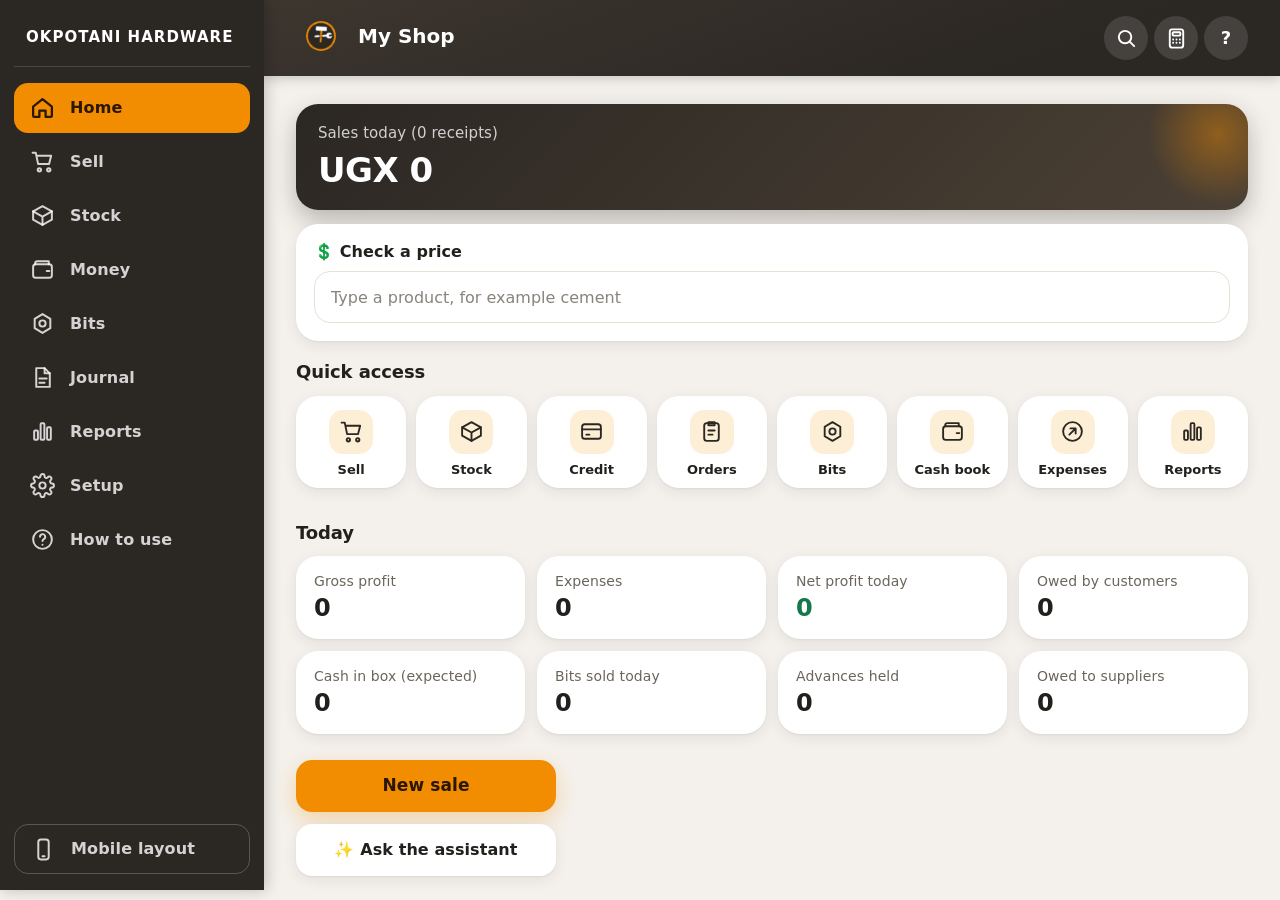
==== commit 5db85550: "Add files via upload" ====
--- a/index.html
+++ b/index.html
@@ -143,14 +143,14 @@
 money:'<svg viewBox="0 0 24 24"><path d="M5 7V6a2 2 0 0 1 2-2h11v3"/><rect x="3" y="7" width="18" height="13" rx="2.5"/><path d="M16 13.5h2.5"/></svg>',
 rep:'<svg viewBox="0 0 24 24"><rect x="4" y="11" width="3.6" height="9" rx="1"/><rect x="10.2" y="4" width="3.6" height="16" rx="1"/><rect x="16.4" y="8" width="3.6" height="12" rx="1"/></svg>',
 set:'<svg viewBox="0 0 24 24"><circle cx="12" cy="12" r="3"/><path d="M19.4 15a1.7 1.7 0 0 0 .3 1.9l.1.1a2 2 0 1 1-2.8 2.8l-.1-.1a1.7 1.7 0 0 0-1.9-.3 1.7 1.7 0 0 0-1 1.5V21a2 2 0 1 1-4 0v-.1a1.7 1.7 0 0 0-1.1-1.5 1.7 1.7 0 0 0-1.9.3l-.1.1a2 2 0 1 1-2.8-2.8l.1-.1a1.7 1.7 0 0 0 .3-1.9 1.7 1.7 0 0 0-1.5-1H3a2 2 0 1 1 0-4h.1a1.7 1.7 0 0 0 1.5-1.1 1.7 1.7 0 0 0-.3-1.9l-.1-.1a2 2 0 1 1 2.8-2.8l.1.1a1.7 1.7 0 0 0 1.9.3H9a1.7 1.7 0 0 0 1-1.5V3a2 2 0 1 1 4 0v.1a1.7 1.7 0 0 0 1 1.5 1.7 1.7 0 0 0 1.9-.3l.1-.1a2 2 0 1 1 2.8 2.8l-.1.1a1.7 1.7 0 0 0-.3 1.9V9a1.7 1.7 0 0 0 1.5 1H21a2 2 0 1 1 0 4h-.1a1.7 1.7 0 0 0-1.5 1z"/></svg>'};
-function uiGet(){try{return{theme:'auto',size:1,...JSON.parse(localStorage.getItem('okp_ui')||'{}')}}catch(e){return{theme:'auto',size:1}}}
-function applyUI(){const u=uiGet(),r=document.documentElement;
+function uiGet(){try{return{theme:'auto',size:1,layout:'auto',...JSON.parse(localStorage.getItem('okp_ui')||'{}')}}catch(e){return{theme:'auto',size:1,layout:'auto'}}}
+function applyUI(){const u=uiGet(),r=document.documentElement;const lay=u.layout=='desktop'||(u.layout!='mobile'&&window.innerWidth>=900)?'desktop':'mobile';r.setAttribute('data-layout',lay);window._lay=lay;
 if(u.theme=='auto')r.removeAttribute('data-theme');else r.setAttribute('data-theme',u.theme);
 r.style.setProperty('--ts',u.size);
 document.querySelectorAll('meta[name=theme-color]').forEach(m=>{const med=m.getAttribute('media')||'';m.setAttribute('content',u.theme=='dark'?'#0f0e0d':u.theme=='light'?'#2b2723':(/dark/.test(med)?'#0f0e0d':'#2b2723'))})}
-function uiSet(){const u={theme:$('#ui1').value,size:+$('#ui2').value||1};try{localStorage.setItem('okp_ui',JSON.stringify(u))}catch(e){}applyUI();toast('Appearance updated')}
+function uiSet(){const u={theme:$('#ui1').value,size:+$('#ui2').value||1,layout:$('#ui3').value||'auto'};try{localStorage.setItem('okp_ui',JSON.stringify(u))}catch(e){}applyUI();render();toast('Appearance updated')}
 function uiHtml(){const u=uiGet(),o=(v,l,c)=>'<option value="'+v+'"'+(String(c)==String(v)?' selected':'')+'>'+l+'</option>';
-return'<h3>Appearance (this device)</h3><label>Theme</label><select id="ui1" onchange="uiSet()">'+o('auto','Automatic (follows the phone)',u.theme)+o('light','Light',u.theme)+o('dark','Dark',u.theme)+'</select><label>Text size</label><select id="ui2" onchange="uiSet()">'+o(0.9,'Small',u.size)+o(1,'Normal',u.size)+o(1.12,'Large',u.size)+o(1.25,'Extra large',u.size)+'</select><small>These choices are remembered on this device only.</small>'}
+return'<h3>Appearance (this device)</h3><label>Theme</label><select id="ui1" onchange="uiSet()">'+o('auto','Automatic (follows the phone)',u.theme)+o('light','Light',u.theme)+o('dark','Dark',u.theme)+'</select><label>Text size</label><select id="ui2" onchange="uiSet()">'+o(0.9,'Small',u.size)+o(1,'Normal',u.size)+o(1.12,'Large',u.size)+o(1.25,'Extra large',u.size)+'</select><label>Screen layout</label><select id="ui3" onchange="uiSet()">'+o('auto','Automatic (wide screens get the desktop layout)',u.layout)+o('mobile','Mobile (menu at the bottom)',u.layout)+o('desktop','Desktop (side menu, wide pages)',u.layout)+'</select><small>These choices are remembered on this device only.</small>'}
 applyUI();
 document.addEventListener('pointerdown',e=>{const t=e.target.closest&&e.target.closest('.btn,.item,.seg button,nav button,.fx-a button,.kp button,.stat[role=button],.tile,#hb,#cb,#gsb');
 if(!t||matchMedia('(prefers-reduced-motion: reduce)').matches)return;const r=t.getBoundingClientRect(),d=Math.max(r.width,r.height)*2,s=document.createElement('span');
@@ -173,8 +173,11 @@
 bell:'<svg viewBox="0 0 24 24"><path d="M6 16.5V11a6 6 0 0 1 12 0v5.5l1.5 2h-15z"/><path d="M10 21h4"/></svg>',
 help:'<svg viewBox="0 0 24 24"><circle cx="12" cy="12" r="9"/><path d="M9.6 9.4a2.5 2.5 0 1 1 3.6 2.2c-.8.5-1.2 1-1.2 1.9M12 17v.01"/></svg>',
 spark:'<svg viewBox="0 0 24 24"><path d="M12 3l1.8 5.2L19 10l-5.2 1.8L12 17l-1.8-5.2L5 10l5.2-1.8zM19 16l.8 2.2L22 19l-2.2.8L19 22l-.8-2.2L16 19l2.2-.8z"/></svg>',
+note:'<svg viewBox="0 0 24 24"><path d="M6 3h8l5 5v13H6z"/><path d="M14 3v5h5M9 13h7M9 17h5"/></svg>',
+desk:'<svg viewBox="0 0 24 24"><rect x="3" y="4" width="18" height="12" rx="2"/><path d="M8 20h8M12 16v4"/></svg>',
+phone:'<svg viewBox="0 0 24 24"><rect x="7" y="2.5" width="10" height="19" rx="2.5"/><path d="M11 18.5h2"/></svg>',
 chev:'<svg viewBox="0 0 24 24"><path d="m9 6 6 6-6 6"/></svg>'};
-const FXE={'🛒':'sell','📦':'stock','💳':'card','🧾':'clip','🔩':'nut','🏦':'money','💸':'out','📊':'rep','📥':'buy','💵':'cash','🤝':'people','📅':'cal','🗓':'cald','🏷':'tag','💾':'save','🔔':'bell'};
+const FXE={'🛒':'sell','📦':'stock','💳':'card','🧾':'clip','🔩':'nut','📝':'note','🏦':'money','💸':'out','📊':'rep','📥':'buy','💵':'cash','🤝':'people','📅':'cal','🗓':'cald','🏷':'tag','💾':'save','🔔':'bell'};
 IX.ret='<svg viewBox="0 0 24 24"><path d="M9 7 4 12l5 5"/><path d="M4 12h10a6 6 0 0 1 0 12"/></svg>';FXE['↩']='ret';
 const TABS=[['home','🏠','Home'],['sell','🛒','Sell'],['stock','📦','Stock'],['money','💰','Money'],['more','⋯','More']];
 /* feature cards: emoji, title, short text, live count, 1-2 buttons */
@@ -197,7 +200,8 @@
 reorder:fxK('🔔','Reorder','Items at or below their reorder level',low,'to reorder',[['+ Arrival',"uform()"],['Purchases',"nav('money','buy')"]]),
 credit:fxK('💳','Credit','Customers who bought on credit',owes,'customers owe',[['View',"nav('money','cr')"]]),
 orders:fxK('🧾','Orders','Customer orders waiting for goods',ow('w'),'waiting · '+ow('a')+' arrived',[['Open',"nav('money','ord')"],['+ New',"nav('money','ord');oform()"]]),
-journal:fxK('🔩','Bits journal','Nails sold by money amount','UGX '+fm(jsum(td())),'sold in bits today',[['Open',"nav('money','jn')"],['+ Add',"nav('money','jn');jform()"]]),
+bits:fxK('🔩','Bits','Small quantities sold by money or part of a unit','UGX '+fm(jsum(td())),'sold in bits today',[['Open',"nav('money','bits')"],['+ Sale',"nav('money','bits');bitsForm()"]]),
+journal:fxK('📝','Journal','Notes and extra costs',db.J.filter(e=>e.kind=='note'&&(e.date||'').startsWith(td().slice(0,7))).length,'notes this month',[['Open',"nav('money','jn')"],['+ Note',"nav('money','jn');jnote()"]]),
 cash:fxK('🏦','Cash book','Daily cash in and out','UGX '+fm(cbexp(td()).c),'expected today',[['Open',"nav('money','cb')"]]),
 buy:fxK('📥','Purchases','Stock arriving from suppliers',pur,'this month',[['Open',"nav('money','buy')"],['+ Arrival',"nav('money','buy');uform()"]]),
 exp:fxK('💸','Expenses','Money spent running the shop',exp,'this month',[['Open',"nav('money','exp')"],['+ Add',"nav('money','exp');xform()"]]),
@@ -210,7 +214,7 @@
 returns:fxK('↩','Returns','Goods back and money refunded','UGX '+fm(tp.rt||0),'returned today',[['New return',"window.okpRt&&okpRt.start()"],['Open',"nav('money','rt')"]]),
 backup:fxK('💾','Backup','Download a copy of your data',bk0===null?'—':bk0,bk0===null?'not backed up yet':'days since backup',[['Backup now',"bk()"]])}}
 const fxG=a=>'<div class="fxg">'+a.join('')+'</div>';
-function fxMoney(){const C=fxC();return fxG([C.buy,C.exp,C.credit,C.returns,C.adv,C.sup,C.orders,C.journal,C.cash])}
+function fxMoney(){const C=fxC();return fxG([C.buy,C.exp,C.credit,C.returns,C.adv,C.sup,C.orders,C.bits,C.journal,C.cash])}
 function fxPage(t,h){try{const C=fxC(),ins=(a,x)=>h.includes(a)?h.replace(a,x+a):x+h;
 if(t=='home')return homeFx(h);
 if(t=='sell')return h+'<h3>Quick links</h3>'+fxG([C.credit,C.adv]);
@@ -234,22 +238,27 @@
 function fdt(d,t){const x=new Date(d+'T00:00:00');if(isNaN(x))return (d||'')+(t?' · '+t:'');let ts='';const m=/^(\d{1,2}):(\d{2})/.exec(t||'');if(m){let h=+m[1];const ap=h>=12?'PM':'AM';h=h%12||12;ts=' | '+h+':'+m[2]+' '+ap}return x.toLocaleDateString('en-GB',{day:'2-digit',month:'short',year:'numeric'})+ts}
 function saleItem(s){const cr=s.pay=='Credit';return '<div class="item" role="button" tabindex="0" onclick="rcpt('+s.id+')"><span class="nm"><b>#'+s.no+' '+esc(s.cust||'Walk-in')+'</b><small>'+fdt(s.date,s.time)+'</small><small>'+s.items.map(i=>esc(i.n)+' ×'+i.q).join(', ')+' · '+esc(s.pay)+(s.by?' · '+esc(s.by):'')+(rtsv(s)>0?' · returned UGX '+fm(rtsv(s)):'')+'</small></span><span class="pr'+(cr?'':' in')+'">'+(cr?'':'+')+'UGX '+fm(tot(s))+'</span></div>'}
 function homeFx(h){const owes=new Set(db.S.filter(x=>x.pay=='Credit'&&tot(x)-paid(x)>0).map(x=>x.cust||'?')).size,oa=db.O.filter(o=>o.st=='a').length,ow=db.O.filter(o=>o.st=='w').length;
-const T=[['sell','Sell',"go('sell')",0],['stock','Stock',"go('stock')",0],['card','Credit',"nav('money','cr')",owes],['clip','Orders',"nav('money','ord')",oa||ow],['nut','Bits',"nav('money','jn')",0],['money','Cash book',"nav('money','cb')",0],['out','Expenses',"nav('money','exp')",0],['rep','Reports',"st.rt='d';st.rd=td();nav('rep')",0]];
+const T=[['sell','Sell',"go('sell')",0],['stock','Stock',"go('stock')",0],['card','Credit',"nav('money','cr')",owes],['clip','Orders',"nav('money','ord')",oa||ow],['nut','Bits',"nav('money','bits')",0],['money','Cash book',"nav('money','cb')",0],['out','Expenses',"nav('money','exp')",0],['rep','Reports',"st.rt='d';st.rd=td();nav('rep')",0]];
 const tiles='<div class="tiles">'+T.map(([i,l,a,n])=>'<button class="tile" onclick="'+a+'"><span class="ti">'+IX[i]+'</span>'+l+(n?'<span class="bd">'+n+'</span>':'')+'</button>').join('')+'</div>';
 const R=db.S.slice().sort((a,b)=>((b.date||'')+(b.time||'')).localeCompare((a.date||'')+(a.time||''))).slice(0,5);
 const rec=R.length?'<div class="sh"><h3>Recent sales</h3><button class="lnk" onclick="go(\'sell\')">See all</button></div>'+R.map(saleItem).join(''):'';
 return h.replace('<!--HOME_TILES-->','<h3 style="margin-top:6px">Quick access</h3>'+tiles).replace('<h3>Last 7 days sales</h3>',rec+'<h3>Last 7 days sales</h3>')}
 function hdrSet(){if(window._cur!==st.tab){window._pt=window._cur;window._cur=st.tab}
 const home=st.tab=='home';document.querySelector('header').classList.toggle('home',home);
-const T={sell:'Sell',stock:'Stock',more:'More',rep:'Reports',set:'Setup',help:'How to use',price:'Price list',ai:'Assistant'},S={buy:'Purchases',exp:'Expenses',cr:'Credit',adv:'Advances',sup:'Suppliers',ord:'Customer orders',jn:'Bits journal',cb:'Cash book',rt:'Returns'};
+const T={sell:'Sell',stock:'Stock',more:'More',rep:'Reports',set:'Setup',help:'How to use',price:'Price list',ai:'Assistant'},S={buy:'Purchases',exp:'Expenses',cr:'Credit',adv:'Advances',sup:'Suppliers',ord:'Customer orders',bits:'Bits',jn:'Journal',cb:'Cash book',rt:'Returns'};
 let t=window._sn||'';if(!home)t=st.tab=='money'?(S[st.sub]||'Money'):(T[st.tab]||String(st.tab).charAt(0).toUpperCase()+String(st.tab).slice(1));
 $('#hn').textContent=t;$('#hback').classList.toggle('hide',home)}
 function hback(){if(st.tab=='money'&&st.sub&&st.sub!='hub'){st.sub='hub';render();$('#mn').scrollTop=0;return}
 const p=window._pt,fb=st.tab=='price'?'stock':(st.tab=='rep'||st.tab=='set'||st.tab=='help'||st.tab=='ai')?'more':'home';go(p&&p!=st.tab&&p!='ai'?p:fb)}
 function tabsFix(){document.querySelectorAll('.seg.tabs').forEach(g=>{g.querySelectorAll('button').forEach(b=>{const n=b.firstChild;if(n&&n.nodeType==3)n.nodeValue=n.nodeValue.replace(/^[\p{Extended_Pictographic}\uFE0F\s]+/u,'');b.setAttribute('aria-pressed',b.classList.contains('on'))});const a=g.querySelector('button.on');if(a)g.scrollLeft=Math.max(0,a.offsetLeft-(g.clientWidth-a.offsetWidth)/2)})}
+function setLayout(v){const u=uiGet();u.layout=v;try{localStorage.setItem('okp_ui',JSON.stringify(u))}catch(e){}applyUI();render();toast(v=='desktop'?'Desktop layout':'Mobile layout')}
+window.addEventListener('resize',()=>{if(uiGet().layout!='auto')return;const b=window.innerWidth>=900?'desktop':'mobile';if(b!=window._lay){applyUI();render()}});
+function deskNav(){const sb=st.tab=='money'?(st.sub=='bits'?'bits':st.sub=='jn'?'jn':'money'):({price:'stock',ai:'home'})[st.tab]||st.tab;
+const D=[['home','Home',ICO.home,"go('home')"],['sell','Sell',ICO.sell,"go('sell')"],['stock','Stock',ICO.stock,"go('stock')"],['money','Money',ICO.money,"nav('money','hub')"],['bits','Bits',IX.nut,"nav('money','bits')"],['jn','Journal',IX.note,"nav('money','jn')"],['rep','Reports',ICO.rep,"st.rt='d';st.rd=td();nav('rep')"],['set','Setup',ICO.set,"go('set')"],['help','How to use',IX.help,"go('help')"]];
+return D.map(([k,l,i,a])=>'<button title="'+l+'" class="'+(sb==k?'on':'')+'"'+(sb==k?' aria-current="page"':'')+' onclick="'+a+'"><span class="ni">'+i+'</span><span class="nl">'+l+'</span></button>').join('')+'<button class="lay" title="Switch to mobile layout" onclick="setLayout(\'mobile\')"><span class="ni">'+IX.phone+'</span><span class="nl">Mobile layout</span></button>'}
 function render(){
 {const nm=db.shop.name||'';window._sn=nm===nm.toUpperCase()?nm.toLowerCase().replace(/(^|[\s(-])([a-z])/g,(m,a,b)=>a+b.toUpperCase()):nm}hdrSet();$('#ha').textContent=db.shop.addr+(db.shop.tel?' · '+db.shop.tel:'')+(lastSave?' · saved '+lastSave:'');
-const act=({rep:'more',set:'more',help:'more',ai:'more',price:'stock'})[st.tab]||st.tab;$('#nv').innerHTML=TABS.map(([k,e,l])=>'<button class="'+(act==k?'on':'')+'"'+(act==k?' aria-current="page"':'')+' onclick="go(\''+k+'\')"><span class="ni">'+(ICO[k]||e)+'</span><span class="nl">'+l+'</span></button>').join('');
+const act=({rep:'more',set:'more',help:'more',ai:'more',price:'stock'})[st.tab]||st.tab;$('#nv').innerHTML=window._lay=='desktop'?deskNav():TABS.map(([k,e,l])=>'<button class="'+(act==k?'on':'')+'"'+(act==k?' aria-current="page"':'')+' onclick="go(\''+k+'\')"><span class="ni">'+(ICO[k]||e)+'</span><span class="nl">'+l+'</span></button>').join('');
 $('#mn').innerHTML=fxPage(st.tab,V[st.tab]());if(st.tab=='sell')plist();if(st.tab=='stock')slist();tabsFix();if(window.xAfter)xAfter()}
 const sum=(a,f)=>a.reduce((x,y)=>x+f(y),0);
 function pl(day){const ss=db.S.filter(s=>s.date==day),rr=rets().filter(r=>r.date==day),rt=sum(rr,rtv),t=sum(ss,tot)-rt,c=sum(ss,cogs)-sum(rr,rtc),e=sum(db.X.filter(x=>x.date==day),x=>x.amt);return{n:ss.length,t,c,g:t-c,e,net:t-c-e,rt,rn:rr.length}}
@@ -262,19 +271,20 @@
 function oopen(i){const o=db.O.find(x=>x.id==i),d=dg(o.tel),m='Hello '+o.cust+', your order ('+o.item+') has arrived at '+db.shop.name+'. Please come and collect it.',a='display:block;text-align:center;text-decoration:none;box-sizing:border-box';
 modal('<h2>'+esc(o.cust)+'</h2><div class="item" style="cursor:default"><span class="nm"><b>'+esc(o.item)+'</b><small>'+esc(o.tel)+' · ordered '+o.date+(o.note?' · '+esc(o.note):'')+'</small></span></div><a class="btn big" style="'+a+'" href="tel:+'+d+'">📞 Call '+esc(o.tel)+'</a><a class="btn" style="'+a+'" target="_blank" href="https://wa.me/'+d+'?text='+encodeURIComponent(m)+'">💬 WhatsApp: goods have arrived</a>'+(o.st=='w'?'<button class="btn" onclick="oset('+i+',\'a\')">✅ Goods have arrived</button>':'')+(o.st=='a'?'<button class="btn" onclick="oset('+i+',\'d\')">✅ Customer collected the goods</button><button class="btn" onclick="oset('+i+',\'w\')">Back to waiting</button>':'')+(o.st=='d'||o.st=='x'?'<button class="btn" onclick="oset('+i+',\'w\')">Reopen order</button>':'')+'<button class="btn" onclick="modal();oform('+i+')">Edit / delete</button><button class="btn" onclick="modal()">Close</button>')}
 const V={
-more(){const R=[['rep','Reports','Profit, sales and cash',"st.rt='d';st.rd=td();nav('rep')"],['nut','Bits journal','Nails sold by money amount',"nav('money','jn')"],['clip','Customer orders','Goods customers are waiting for',"nav('money','ord')"],['ret','Returns & refunds','Goods coming back and money refunded',"nav('money','rt')"],['money','Cash book','Daily cash in and out',"nav('money','cb')"],['tag','Price list','Share your prices on WhatsApp',"nav('price')"],['set','Setup','Shop details, receipts, appearance, backup',"go('set')"],['help','How to use','Step-by-step guide',"go('help')"],['spark','Ask the assistant','Questions about your shop',"go('ai')"]];
+more(){const R=[['rep','Reports','Profit, sales and cash',"st.rt='d';st.rd=td();nav('rep')"],['nut','Bits','Sell small quantities, many items on one receipt',"nav('money','bits')"],['note','Journal','Notes and extra costs',"nav('money','jn')"],['clip','Customer orders','Goods customers are waiting for',"nav('money','ord')"],['ret','Returns & refunds','Goods coming back and money refunded',"nav('money','rt')"],['money','Cash book','Daily cash in and out',"nav('money','cb')"],['tag','Price list','Share your prices on WhatsApp',"nav('price')"],['set','Setup','Shop details, receipts, appearance, backup',"go('set')"],['help','How to use','Step-by-step guide',"go('help')"],['spark','Ask the assistant','Questions about your shop',"go('ai')"],['desk','Desktop layout','Wide pages with a side menu, for a computer or tablet',"setLayout('desktop')"]];
 return R.map(([i,t,d,a])=>'<button class="item row" onclick="'+a+'"><span class="ri" aria-hidden="true">'+IX[i]+'</span><span class="nm"><b>'+t+'</b><small>'+d+'</small></span><span class="chev" aria-hidden="true">'+IX.chev+'</span></button>').join('')},
 home(){const m=stk(),t=pl(td()),low=db.P.filter(p=>m[p.name]<=p.re),owed=sum(db.S.filter(s=>s.pay=='Credit'),s=>tot(s)-paid(s));
 const days=[...Array(7)].map((_,i)=>{const d=new Date();d.setDate(d.getDate()-6+i);return new Date(d-d.getTimezoneOffset()*6e4).toISOString().slice(0,10)}),v=days.map(d=>pl(d).t),mx=Math.max(...v,1);
-return bkr()+ordb()+'<div class="cards"><div role="button" tabindex="0" onclick="nav(\'sell\')" class="stat wide"><small>Sales today ('+t.n+' receipts)</small><span class="num">UGX '+fm(t.t)+'</span></div></div>'+pcBox()+'<!--HOME_TILES--><h3>Today</h3><div class="cards"><div role="button" tabindex="0" onclick="st.rt=\'d\';st.rd=td();nav(\'rep\')" class="stat"><small>Gross profit</small><span class="num">'+fm(t.g)+'</span></div><div role="button" tabindex="0" onclick="nav(\'money\',\'exp\')" class="stat"><small>Expenses</small><span class="num">'+fm(t.e)+'</span></div><div role="button" tabindex="0" onclick="st.rt=\'d\';st.rd=td();nav(\'rep\')" class="stat"><small>Net profit today</small><span class="num '+(t.net<0?'low':'ok')+'">'+fm(t.net)+'</span></div>'+(t.rt>0?'<div role="button" tabindex="0" onclick="nav(\'money\',\'rt\')" class="stat"><small>Returns today</small><span class="num">'+fm(t.rt)+'</span></div>':'')+'<div role="button" tabindex="0" onclick="nav(\'money\',\'cr\')" class="stat"><small>Owed by customers</small><span class="num">'+fm(owed)+'</span></div><div role="button" tabindex="0" onclick="nav(\'money\',\'cb\')" class="stat"><small>Cash in box (expected)</small><span class="num">'+fm(cbexp(td()).c)+'</span></div><div role="button" tabindex="0" onclick="nav(\'money\',\'jn\')" class="stat"><small>Bits sold today</small><span class="num">'+fm(jsum(td()))+'</span></div><div role="button" tabindex="0" onclick="nav(\'money\',\'adv\')" class="stat"><small>Advances held</small><span class="num">'+fm(sum(db.A,abal))+'</span></div><div role="button" tabindex="0" onclick="nav(\'money\',\'sup\')" class="stat"><small>Owed to suppliers</small><span class="num">'+fm(sum(db.U,sowed))+'</span></div></div><button class="btn big" onclick="go(\'sell\')">New sale</button><button class="btn" onclick="go(\'ai\')">✨ Ask the assistant</button><h3>Last 7 days sales</h3><div class="bars">'+v.map(x=>'<div style="height:'+Math.max(x,0)/mx*100+'%"></div>').join('')+'</div><div class="lab">'+days.map(d=>'<small>'+d.slice(8)+'</small>').join('')+'</div><h3>Stock to reorder ('+low.length+')</h3>'+(low.map(p=>'<button class="item" onclick="nav(\'stock\')"><span class="nm"><b>'+esc(p.name)+'</b><small>reorder at '+p.re+'</small></span><span class="pr low">'+m[p.name]+' '+p.unit+'</span></button>').join('')||'<div class="empty">All stock levels fine</div>')},
+return bkr()+(window.gdBanner?gdBanner():'')+ordb()+'<div class="cards"><div role="button" tabindex="0" onclick="nav(\'sell\')" class="stat wide"><small>Sales today ('+t.n+' receipts)</small><span class="num">UGX '+fm(t.t)+'</span></div></div>'+pcBox()+'<!--HOME_TILES--><h3>Today</h3><div class="cards"><div role="button" tabindex="0" onclick="st.rt=\'d\';st.rd=td();nav(\'rep\')" class="stat"><small>Gross profit</small><span class="num">'+fm(t.g)+'</span></div><div role="button" tabindex="0" onclick="nav(\'money\',\'exp\')" class="stat"><small>Expenses</small><span class="num">'+fm(t.e)+'</span></div><div role="button" tabindex="0" onclick="st.rt=\'d\';st.rd=td();nav(\'rep\')" class="stat"><small>Net profit today</small><span class="num '+(t.net<0?'low':'ok')+'">'+fm(t.net)+'</span></div>'+(t.rt>0?'<div role="button" tabindex="0" onclick="nav(\'money\',\'rt\')" class="stat"><small>Returns today</small><span class="num">'+fm(t.rt)+'</span></div>':'')+'<div role="button" tabindex="0" onclick="nav(\'money\',\'cr\')" class="stat"><small>Owed by customers</small><span class="num">'+fm(owed)+'</span></div><div role="button" tabindex="0" onclick="nav(\'money\',\'cb\')" class="stat"><small>Cash in box (expected)</small><span class="num">'+fm(cbexp(td()).c)+'</span></div><div role="button" tabindex="0" onclick="nav(\'money\',\'jn\')" class="stat"><small>Bits sold today</small><span class="num">'+fm(jsum(td()))+'</span></div><div role="button" tabindex="0" onclick="nav(\'money\',\'adv\')" class="stat"><small>Advances held</small><span class="num">'+fm(sum(db.A,abal))+'</span></div><div role="button" tabindex="0" onclick="nav(\'money\',\'sup\')" class="stat"><small>Owed to suppliers</small><span class="num">'+fm(sum(db.U,sowed))+'</span></div></div><button class="btn big" onclick="go(\'sell\')">New sale</button><button class="btn" onclick="go(\'ai\')">✨ Ask the assistant</button><h3>Last 7 days sales</h3><div class="bars">'+v.map(x=>'<div style="height:'+Math.max(x,0)/mx*100+'%"></div>').join('')+'</div><div class="lab">'+days.map(d=>'<small>'+d.slice(8)+'</small>').join('')+'</div><h3>Stock to reorder ('+low.length+')</h3>'+(low.map(p=>'<button class="item" onclick="nav(\'stock\')"><span class="nm"><b>'+esc(p.name)+'</b><small>reorder at '+p.re+'</small></span><span class="pr low">'+m[p.name]+' '+p.unit+'</span></button>').join('')||'<div class="empty">All stock levels fine</div>')},
 sell(){const c=st.cart,T=sum(c,i=>i.q*i.p),ad=st.adv&&db.A.find(x=>x.id==st.adv);if(st.adv&&!ad)st.adv=null;
 return(ad?'<div class="stat wide" style="margin-bottom:10px"><small>Advance from '+esc(ad.cust)+(ad.desc?' – '+esc(ad.desc):'')+'</small><span class="num">UGX '+fm(abal(ad))+' will be deducted</span><a href="#" onclick="st.adv=null;render();return false" style="color:#ffb866">cancel</a></div>':'')+editBn()+'<input id="sq" placeholder="Search product to add…" value="'+esc(st.q)+'" oninput="st.q=this.value;plist()"><div id="pl"></div>'+(c.length?'<button class="btn big" onclick="cartfs(1)">🛒 View cart ('+c.length+') · UGX '+fm(T)+'</button>':'<div class="empty">Tap a product above to add it to the cart</div>')+'<h3>Sales history</h3><label>Show sales for date (tap a sale to view or delete it)</label><input type="date" value="'+st.hd+'" onchange="st.hd=this.value||td();render()">'+(db.S.filter(s=>s.date==st.hd).reverse().map(saleItem).join('')||'<div class="empty">No sales on this date</div>')},
 stock(){const m=stk(),val=sum(db.P,p=>Math.max(m[p.name],0)*costNow(p)),sv=sum(db.P,p=>Math.max(m[p.name],0)*p.price);
 return'<div class="cards"><div class="stat"><small>Products</small><span class="num">'+db.P.length+'</span></div><div class="stat"><small>Stock value (cost)</small><span class="num">'+fm(val)+'</span></div><div class="stat"><small>Stock value (selling)</small><span class="num">'+fm(sv)+'</span></div><div class="stat"><small>Potential gross profit</small><span class="num ok">'+fm(sv-val)+'</span></div></div><input placeholder="Search products…" value="'+esc(st.pq)+'" oninput="st.pq=this.value;slist()"><button class="btn big" onclick="pform()" style="margin:0 0 10px">+ Add product</button><button class="btn" onclick="nav(\'price\')" style="margin:0 0 10px">🏷 Make price list</button><div id="sl"></div>'},
-money(){const s=st.sub,seg='<div class="seg tabs">'+[['hub','🗂 Overview'],['buy','📥 Purchases'],['exp','💸 Expenses'],['rt','↩️ Returns'],['cr','💳 Credit'],['adv','💵 Advances'],['sup','🤝 Suppliers'],['ord','🧾 Orders'],['jn','🔩 Journal'],['cb','🏦 Cash book']].map(([k,l])=>'<button class="'+(s==k?'on':'')+'" onclick="st.sub=\''+k+'\';render()">'+l+'</button>').join('')+'</div>';
+money(){const s=st.sub,seg='<div class="seg tabs">'+[['hub','🗂 Overview'],['buy','📥 Purchases'],['exp','💸 Expenses'],['rt','↩️ Returns'],['cr','💳 Credit'],['adv','💵 Advances'],['sup','🤝 Suppliers'],['ord','🧾 Orders'],['bits','🔩 Bits'],['jn','📝 Journal'],['cb','🏦 Cash book']].map(([k,l])=>'<button class="'+(s==k?'on':'')+'" onclick="st.sub=\''+k+'\';render()">'+l+'</button>').join('')+'</div>';
 if(s=='buy')return seg+'<button class="btn big" onclick="uform()" style="margin:0 0 10px">+ Record stock arriving</button>'+db.U.slice().reverse().slice(0,xLim(60)).map(u=>'<button class="item" onclick="uform('+u.id+')"><span class="nm"><b>'+esc(u.n)+'</b><small>'+u.date+' · '+esc(u.sup)+' · '+u.q+' @ '+fm(u.c)+(ul(u)>u.c?' + '+fm(ul(u)-u.c)+' costs = '+fm(ul(u))+'/unit':'')+'</small></span><span class="pr out">−UGX '+fm(u.q*ul(u))+(sowed(u)>0?'<br><small class="low">owe '+fm(sowed(u))+'</small>':'')+'</span></button>').join('');
 if(s=='exp')return seg+'<button class="btn big" onclick="xform()" style="margin:0 0 10px">+ Add expense</button>'+db.X.slice().reverse().slice(0,xLim(60)).map(x=>'<button class="item" onclick="xform('+x.id+')"><span class="nm"><b>'+esc(x.desc||x.type)+'</b><small>'+x.date+' · '+esc(x.type)+'</small></span><span class="pr out">−UGX '+fm(x.amt)+'</span></button>').join('');
 if(s=='hub')return seg+fxMoney();
+if(s=='bits')return seg+bitsView();
 if(s=='jn')return seg+jview();
 if(s=='rt')return window.okpRt?okpRt.tab(seg):seg;
 if(s=='cb')return seg+cbv();
@@ -292,7 +302,7 @@
 const col=sum(db.S.filter(s=>s.pay=='Credit'),s=>sum(s.pays.filter(p=>p.d.startsWith(m)),p=>p.a));const rs=sum(db.U,u=>cashOut(u,m)),dr=sum(db.M.filter(x=>x.kind=='draw'&&x.date.startsWith(m)),x=>x.amt),ad=sum(db.A.filter(a=>a.date.startsWith(m)),a=>a.amt),ap=sum(ss.filter(s=>s.pay!='Credit'),s=>s.advA||0),ci=by('Cash')+by('Mobile Money')-ap+col+ad,cl=ci-e-rs-dr-rfd;
 return'<label>Report month</label><input type="month" value="'+m+'" onchange="st.mon=this.value||st.mon;render()"><div class="seg np"><button onclick="X.monthReport(1)">📄 Share month as PDF</button><button onclick="X.monthReport(0)">⬇ Download month PDF</button></div><div class="cards"><div class="stat wide"><small>Net profit</small><span class="num">UGX '+fm(t-c-e)+'</span></div><div class="stat wide"><small>Net revenue (sales − expenses)</small><span class="num">UGX '+fm(t-e)+'</span></div><div role="button" tabindex="0" onclick="nav(\'money\',\'cb\')" class="stat"><small>Owner drawings (personal use)</small><span class="num">'+fm(dr)+'</span></div><div class="stat"><small>Profit after owner drawings</small><span class="num '+(t-c-e-dr<0?'low':'ok')+'">'+fm(t-c-e-dr)+'</span></div><div class="stat"><small>Cash received (incl. advances)</small><span class="num">'+fm(ci)+'</span></div><div role="button" tabindex="0" onclick="nav(\'money\',\'buy\')" class="stat"><small>Spent on restocking (cash paid)</small><span class="num">'+fm(rs)+'</span></div><div role="button" tabindex="0" onclick="nav(\'money\',\'sup\')" class="stat"><small>Owed to suppliers</small><span class="num">'+fm(sum(db.U,sowed))+'</span></div><div class="stat wide"><small>Cash left after expenses, restocking, refunds and drawings</small><span class="num">UGX '+fm(cl)+'</span></div><div role="button" tabindex="0" onclick="nav(\'sell\')" class="stat"><small>'+(rr.length?'Sales after returns':'Total sales')+'</small><span class="num">'+fm(t)+'</span></div>'+(rr.length?'<div role="button" tabindex="0" onclick="nav(\'money\',\'rt\')" class="stat"><small>Returns &amp; refunds ('+rr.length+')</small><span class="num low">'+fm(rv)+'</span></div><div class="stat"><small>Refunded in cash / MoMo</small><span class="num">'+fm(rfd)+'</span></div>':'')+'<div class="stat"><small>Cost of goods</small><span class="num">'+fm(c)+'</span></div><div class="stat"><small>Gross profit</small><span class="num">'+fm(t-c)+'</span></div><div role="button" tabindex="0" onclick="nav(\'money\',\'exp\')" class="stat"><small>Expenses</small><span class="num">'+fm(e)+'</span></div><div class="stat"><small>Cash / MoMo</small><span class="num" style="font-size:16px">'+fm(by('Cash'))+' / '+fm(by('Mobile Money'))+'</span></div><div role="button" tabindex="0" onclick="nav(\'money\',\'cr\')" class="stat"><small>Credit given / collected</small><span class="num" style="font-size:16px">'+fm(by('Credit'))+' / '+fm(col)+'</span></div></div><h3>Daily summary</h3><div class="tw"><table><tr><th>Date</th><th>Sales</th><th>Gross</th><th>Exp</th><th>Net</th></tr>'+days.map(d=>{const x=pl(d);return'<tr><td>'+d.slice(5)+'</td><td>'+fm(x.t)+'</td><td>'+fm(x.g)+'</td><td>'+fm(x.e)+'</td><td>'+fm(x.net)+'</td></tr>'}).join('')+'</table></div><h3>Profit by product · tap a product to see its sales</h3><div class="tw"><table><tr><th>Product</th><th>Qty</th><th>Sales</th><th>Profit</th><th>Margin</th></tr>'+Object.entries(pp).sort((a,b)=>(b[1].s-b[1].c)-(a[1].s-a[1].c)).map(([n,r])=>'<tr class="tap" onclick="pdet(\''+encodeURIComponent(n).replace(/'/g,'%27')+'\')"><td>'+esc(n)+'</td><td>'+r.q+'</td><td>'+fm(r.s)+'</td><td>'+fm(r.s-r.c)+'</td><td>'+(r.s?Math.round((r.s-r.c)/r.s*100):0)+'%</td></tr>').join('')+'</table></div>'},
 set(){const l=k=>esc(db.L[k].join(', '));
-return''+uiHtml()+'<h2>Shop details</h2><label>Name</label><input id="s1" value="'+esc(db.shop.name)+'"><label>Address</label><input id="s2" value="'+esc(db.shop.addr)+'"><label>Phone (on receipts)</label><input id="s3" value="'+esc(db.shop.tel)+'"><label>Licence / registration no. (printed on receipts)</label><input id="s4" value="'+esc(db.shop.reg||'')+'"><label>TIN (printed on receipts)</label><input id="s5" value="'+esc(db.shop.tin||'')+'"><label>Owner / manager name (printed on reports and PDFs)</label><input id="s6" value="'+esc(db.shop.mgr||'')+'"><h3>Receipt look</h3><div style="text-align:center;margin-bottom:8px">'+logoH(80)+'</div><label>Logo on receipts</label><select id="r4">'+[['full','Full logo (your picture)'],['badge','Round badge logo'],['own','My uploaded picture'],['none','No logo']].filter(o=>o[0]!='own'||db.shop.logo).map(o=>'<option value="'+o[0]+'"'+(o[0]==shp().logoSel?' selected':'')+'>'+o[1]+'</option>').join('')+'</select><label>Your own logo picture (optional, replaces the default logo)</label><input type="file" accept="image/*" onchange="logoUp(this.files[0])"><button class="btn" onclick="logoDel()" style="margin:-4px 0 10px">Use the full logo again</button><label>Tagline (shown under the shop name when the logo has no name in it)</label><input id="r1" value="'+esc(shp().tag)+'"><label>About the shop (printed at the bottom of the receipt)</label><textarea id="r2" rows="4">'+esc(shp().about)+'</textarea><label>Closing message</label><input id="r3" value="'+esc(shp().foot)+'"><label>Receipt paper</label><select id="r5"><option value="a4"'+(shp().paper!='58'?' selected':'')+'>Normal (phone screen, A4, WhatsApp)</option><option value="58"'+(shp().paper=='58'?' selected':'')+'>58mm thermal printer</option></select><label>Short description for 58mm receipts (empty = hide)</label><input id="r6" value="'+esc(shp().about58)+'"><small>With 58mm selected, receipts print narrow and black-and-white, with a compact item layout. This choice is remembered on this device only, so your phone and computer can differ. You can also switch it on any receipt.</small><h3>Mobile money charges on supplier payments</h3><label>Charge as % of purchase cost (used when you pay a supplier by Mobile Money; you can override it on each purchase)</label><input id="mr" type="number" step="any" value="'+(db.mmr||0)+'"><h3>Dropdown lists (comma separated)</h3><label>Categories</label><input id="l1" value="'+l('cat')+'"><label>Units</label><input id="l2" value="'+l('unit')+'"><label>Expense types</label><input id="l3" value="'+l('exp')+'"><label>Staff who serve customers (names, comma separated)</label><input id="l4" value="'+esc((db.staff||[]).join(', '))+'"><button class="btn big" onclick="sset()">Save settings</button><h3>Delete records by date</h3><label>Date to remove (sales, restocks and expenses)</label><input id="dd" type="date" value="2026-10-05"><button class="btn del" onclick="delday()">Delete everything on this date</button><h3>Data safety</h3>'+dsafe()+'<h3>Backup (do this every evening)</h3><button class="btn" onclick="bk()">Download backup file (.json)</button><button class="btn" onclick="X.backup(0)">⬇ Download backup as PDF</button><button class="btn" onclick="X.backup(1)">📄 Share backup PDF (WhatsApp, email, Drive)</button><small>The backup PDF is readable and also holds a hidden full copy of your data, so you can restore from it.</small><button class="btn big" onclick="X.report()">📄 Whole business report (PDF) – share or download</button><label style="margin-top:10px">Restore from backup (.json file or backup PDF)</label><input type="file" accept=".json,.pdf,application/pdf,application/json" onchange="rs(this.files[0])"><button class="btn big" onclick="exportXl()">Export to Excel (.xlsx)</button><button class="btn" onclick="document.documentElement.dataset.theme=document.documentElement.dataset.theme==\'dark\'?\'light\':\'dark\'">Toggle dark / light</button><button class="btn del" onclick="askc(\'Delete ALL sales, purchases and expenses? Products stay.\',()=>{db.S=[];db.U=[];db.X=[];db.A=[];db.R=[];save();render()})">Clear transactions (start fresh)</button>'}};
+return''+uiHtml()+'<h2>Shop details</h2><label>Name</label><input id="s1" value="'+esc(db.shop.name)+'"><label>Address</label><input id="s2" value="'+esc(db.shop.addr)+'"><label>Phone (on receipts)</label><input id="s3" value="'+esc(db.shop.tel)+'"><label>Licence / registration no. (printed on receipts)</label><input id="s4" value="'+esc(db.shop.reg||'')+'"><label>TIN (printed on receipts)</label><input id="s5" value="'+esc(db.shop.tin||'')+'"><label>Owner / manager name (printed on reports and PDFs)</label><input id="s6" value="'+esc(db.shop.mgr||'')+'"><h3>Receipt look</h3><div style="text-align:center;margin-bottom:8px">'+logoH(80)+'</div><label>Logo on receipts</label><select id="r4">'+[['full','Full logo (your picture)'],['badge','Round badge logo'],['own','My uploaded picture'],['none','No logo']].filter(o=>o[0]!='own'||db.shop.logo).map(o=>'<option value="'+o[0]+'"'+(o[0]==shp().logoSel?' selected':'')+'>'+o[1]+'</option>').join('')+'</select><label>Your own logo picture (optional, replaces the default logo)</label><input type="file" accept="image/*" onchange="logoUp(this.files[0])"><button class="btn" onclick="logoDel()" style="margin:-4px 0 10px">Use the full logo again</button><label>Tagline (shown under the shop name when the logo has no name in it)</label><input id="r1" value="'+esc(shp().tag)+'"><label>About the shop (printed at the bottom of the receipt)</label><textarea id="r2" rows="4">'+esc(shp().about)+'</textarea><label>Closing message</label><input id="r3" value="'+esc(shp().foot)+'"><label>Receipt paper</label><select id="r5"><option value="a4"'+(shp().paper!='58'?' selected':'')+'>Normal (phone screen, A4, WhatsApp)</option><option value="58"'+(shp().paper=='58'?' selected':'')+'>58mm thermal printer</option></select><label>Short description for 58mm receipts (empty = hide)</label><input id="r6" value="'+esc(shp().about58)+'"><small>With 58mm selected, receipts print narrow and black-and-white, with a compact item layout. This choice is remembered on this device only, so your phone and computer can differ. You can also switch it on any receipt.</small><h3>Mobile money charges on supplier payments</h3><label>Charge as % of purchase cost (used when you pay a supplier by Mobile Money; you can override it on each purchase)</label><input id="mr" type="number" step="any" value="'+(db.mmr||0)+'"><h3>Dropdown lists (comma separated)</h3><label>Categories</label><input id="l1" value="'+l('cat')+'"><label>Units</label><input id="l2" value="'+l('unit')+'"><label>Expense types</label><input id="l3" value="'+l('exp')+'"><label>Staff who serve customers (names, comma separated)</label><input id="l4" value="'+esc((db.staff||[]).join(', '))+'"><button class="btn big" onclick="sset()">Save settings</button><h3>Delete records by date</h3><label>Date to remove (sales, restocks and expenses)</label><input id="dd" type="date" value="2026-10-05"><button class="btn del" onclick="delday()">Delete everything on this date</button><h3>Data safety</h3>'+dsafe()+(window.gdHtml?gdHtml():'')+'<h3>Backup (do this every evening)</h3><button class="btn" onclick="bk()">Download backup file (.json)</button><button class="btn" onclick="X.backup(0)">⬇ Download backup as PDF</button><button class="btn" onclick="X.backup(1)">📄 Share backup PDF (WhatsApp, email, Drive)</button><small>The backup PDF is readable and also holds a hidden full copy of your data, so you can restore from it.</small><button class="btn big" onclick="X.report()">📄 Whole business report (PDF) – share or download</button><label style="margin-top:10px">Restore from backup (.json file or backup PDF)</label><input type="file" accept=".json,.pdf,application/pdf,application/json" onchange="rs(this.files[0])"><button class="btn big" onclick="exportXl()">Export to Excel (.xlsx)</button><button class="btn" onclick="document.documentElement.dataset.theme=document.documentElement.dataset.theme==\'dark\'?\'light\':\'dark\'">Toggle dark / light</button><button class="btn del" onclick="askc(\'Delete ALL sales, purchases and expenses? Products stay.\',()=>{db.S=[];db.U=[];db.X=[];db.A=[];db.R=[];save();render()})">Clear transactions (start fresh)</button>'}};
 function slist(){const el=$('#sl');if(!el)return;const m=stk(),q=st.pq.toLowerCase(),L=db.P.filter(p=>(p.name+p.cat+p.code).toLowerCase().includes(q));el.innerHTML=L.map(p=>{const s=m[p.name];return'<button class="item" onclick="pform('+p.id+')"><span class="nm"><b>'+esc(p.name)+'</b><small>'+esc(p.cat)+' · cost '+fm(costNow(p))+' · profit/unit '+fm(p.price-costNow(p))+' · stock profit '+fm(Math.max(s,0)*(p.price-costNow(p)))+'</small></span><span class="pr">'+fm(p.price)+'<br><small class="'+(s<0?'low':s<=p.re?'low':'')+'">'+s+' '+p.unit+(s<0?' CHECK':s<=p.re?' LOW':'')+'</small></span></button>'}).join('')}
 function nav(t,s){if(st.edit&&t!='sell'){const q=db.S.find(x=>x.id==st.edit);return askc('You are editing receipt #'+(q?q.no:'')+'. Leave without saving your changes?',()=>{endEdit();nav(t,s)})}if(s)st.sub=s;st.tab=t;render();$('#mn').scrollTop=0}
 const KL=['Owner drawings (personal use)','Money put in by owner','Deposit: cash box → Mobile Money','Withdrawal: Mobile Money → cash box','Other money in','Other money out'],KK=['draw','cap','xfc','xmc','oin','oout'];
@@ -330,7 +340,7 @@
 form('Close '+d,[['co','Opening cash (from yesterday)','number'],['cc','Cash counted in the box now (UGX)','number'],['note','Note (optional)','text']],{co:cl?cl.co:x.o.c,cc:cl?cl.cc:'',note:cl?cl.note:''},r=>{if($('#f_cc').value==='')return alert('Type the cash you counted.'),false;const rec={date:d,co:r.co,cc:r.cc,mo:cl?cl.mo:x.o.m,mc:cl?cl.mc:null,note:r.note};cl?Object.assign(cl,rec):db.C.push({id:id(),...rec})},cl&&(()=>{db.C=db.C.filter(z=>z.date!=d)}))}
 function mform(i){const z=i?db.M.find(x=>x.id==i):{date:st.cd||td(),acct:'Cash',amt:'',desc:''},v={...z,klab:KL[KK.indexOf(z.kind)]||KL[0]};
 form(i?'Edit entry':'Owner drawings / transfer / other',[['date','Date','date'],['klab','What is it?','select',KL.filter((z,k)=>k!=2&&k!=3)],['amt','Amount (UGX)','number'],['desc','Note','text']],v,r=>{if(!(r.amt>0))return false;r.kind=KK[KL.indexOf(r.klab)];delete r.klab;if(!i)r.acct='Cash';i?Object.assign(z,r):db.M.push({id:id(),...r})},i&&(()=>{db.M=db.M.filter(x=>x.id!=i)}))}
-V.help=()=>'<div id="gd"><h2>How to use this system</h2><small>Tap a heading to open it.</small><details><summary>1. First-time setup</summary><ol><li>Go to <b>Setup</b>, enter your shop name, address and phone number (they appear on receipts) and tap <b>Save settings</b>.</li><li>Under <b>Receipt look</b> in Setup you can change the tagline, the about text, the closing message and the logo (or upload your own logo picture).</li><li>Set the <b>Mobile Money charge %</b> if your supplier payments usually cost a known percentage. You can still type the exact fee on each purchase.</li><li>Check your products under <b>Stock</b>. Tap a product to correct its price, <b>opening stock</b>, reorder level, and the usual transport and handling cost per unit.</li><li>If you are starting fresh, use <b>Setup → Clear transactions</b> to remove sample records. Your products stay.</li><li>Take your first backup: <b>Setup → Download backup file</b>.</li></ol></details><details open><summary>2. Your day, step by step</summary><ol><li><b>Morning:</b> open the system. Check <b>Home</b> for items to reorder and money owed to you.</li><li><b>Stock arrives:</b> record it under <b>Money → Purchases</b>.</li><li><b>Every sale:</b> record it on <b>Sell</b>.</li><li><b>Customers paying old debts:</b> <b>Money → Credit</b>.</li><li><b>Spending:</b> record each expense under <b>Money → Expenses</b>.</li><li><b>Evening:</b> count the cash and close the day in <b>Money → Cash book</b>. Then download a backup.</li></ol></details><details><summary>3. Making a sale (one or many products)</summary><ol><li>Tap <b>Sell</b> and search a product. Tap it to add it to the cart. Search and tap again for each extra product.</li><li>Change the <b>quantity</b> (left box) or <b>price</b> (right box) on any line. Tap <b>remove</b> to take a line out.</li><li>Type the customer name (needed for credit) and choose <b>Cash</b>, <b>Mobile Money</b> or <b>Credit</b>.</li><li>Choose <b>Served by</b> (add your staff names in <b>Setup</b> first). The time is recorded automatically when you tap Complete sale, or type another time.</li><li>Tap <b>Complete sale</b>. The receipt opens with the date, time and who served the customer. Tap <b>Print</b> or <b>Share on WhatsApp</b>.</li><li>Printing on a 58mm Bluetooth printer? In <b>Setup → Receipt look</b> set <b>Receipt paper</b> to <b>58mm thermal printer</b>, then tap Print and choose your printer.</li><li>Stock goes down automatically.</li></ol></details><details><summary>4. Customer buys on credit or pays part</summary><ol><li>On <b>Sell</b>, choose <b>Credit</b>. A box appears: <b>Amount paid now</b>. Enter what the customer paid, or leave it empty.</li><li>The receipt shows <b>Paid so far</b> and <b>Balance</b>.</li><li>When they pay more later: <b>Money → Credit</b>, tap the customer, enter the amount and date.</li><li>When the balance reaches zero, the customer leaves the Credit list.</li></ol></details><details><summary>5. Customer advances (pays now, collects later)</summary><ol><li><b>Money → Advances → New advance</b>. Enter the customer, the goods reserved and the amount paid. Set the goods aside.</li><li>When the customer comes, open the advance and tap <b>Customer is collecting goods now</b>. This opens Sell. Add the products and complete the sale. The advance is deducted automatically.</li><li>Advances are held money, not sales, until the customer collects.</li></ol></details><details><summary>6. Recording stock you buy</summary><ol><li><b>Money → Purchases → + Record stock arriving</b>.</li><li>Pick the date, supplier, product (type part of its name in the search box above the Product list), quantity and the unit cost at the supplier.</li><li>Choose whether you paid in full or on credit, and whether you paid by Cash or Mobile Money.</li><li>Transport, handling, Mobile Money charges and errands are not typed here. Write them in <b>Money → Journal → Add note</b> with the amount, and they are recorded as expenses.</li><li>Made a mistake? Tap the purchase in the list to edit or delete it.</li></ol></details><details><summary>7. Buying from a supplier on credit</summary><ol><li>In the purchase form, set <b>Payment to supplier</b> to <b>On credit</b>, type the supplier name, and enter any deposit in <b>Amount paid to supplier now</b>.</li><li>See what you owe under <b>Money → Suppliers</b>.</li><li>To pay: tap the supplier, then <b>Pay supplier</b>. Enter the amount and any Mobile Money charge. Payments settle the oldest purchases first.</li></ol></details><details><summary>8. Expenses</summary><ol><li><b>Money → Expenses → + Add expense</b>. Choose the type, add a description and the amount.</li><li>Record only <b>business</b> costs here (transport, wages, rent, airtime). Do not record stock purchases here, and do not record personal spending here.</li></ol></details><details><summary>9. Daily cash book and closing</summary><ol><li><b>Money → Cash book</b> shows, for the chosen date, the opening balance, all money in (cash and Mobile Money sales, credit payments, advances), all money out (expenses, stock purchases and their transport and charges, supplier payments, owner drawings) and the balance expected.</li><li>Count the cash, tap <b>Close the day</b>, and type the amount counted. The system shows <b>Short by</b> or <b>Over by</b>.</li><li>Tomorrow opens with today\'s counted cash.</li><li>Use <b>+ Owner drawings / transfer / other</b> for: owner drawings, money you put in, and other money in or out.</li></ol></details><details><summary>10. Taking money for personal use</summary><ol><li>Record it as <b>Owner drawings (personal use)</b> in the Cash book. It is not an expense, so your profit stays true.</li><li>Reports shows <b>Owner drawings</b> and <b>Profit after owner drawings</b>. If the second figure is red, you are taking more than the shop earns.</li><li>Take a fixed amount on a fixed day, and count the box before you take it.</li></ol></details><details><summary>11. Stock page</summary><ol><li>Search a product by name. Each line shows price, cost, profit per unit, <b>stock profit</b> (profit on all you hold) and the quantity, marked LOW or CHECK when needed.</li><li>Tap a product to edit it, then <b>View stock history</b> to see the opening stock, every restock and every sale with a running total.</li><li>The top cards show stock value at cost, at selling price, and potential gross profit.</li></ol></details><details><summary>12. Reports: what each card means</summary><ol><li>Use <b>Monthly</b> or <b>Daily report</b> at the top. The daily report shows one day: sales, profit, expenses, stock received, receipts and cash book status. You can print it.</li><li>For the monthly view, pick the month.</li><li><b>Net profit:</b> sales minus cost of goods minus expenses.</li><li><b>Net revenue:</b> sales minus expenses only.</li><li><b>Owner drawings</b> and <b>Profit after owner drawings</b>: what you took out and what the shop kept.</li><li><b>Cash received:</b> money actually collected. <b>Spent on restocking:</b> cash paid for stock. <b>Owed to suppliers:</b> unpaid supplier balances.</li><li><b>Cash left:</b> cash received minus expenses, restocking and drawings.</li><li>Tap a card to open its records. The daily summary and profit by product are further down. Tap a product in <b>Profit by product</b> to see every sale of it, with the date, time, customer and receipt, for the month or for all dates.</li></ol></details><details><summary>13. Backup, restore and Excel</summary><ol><li><b>Setup → Download backup file:</b> do it every evening. Send the file to yourself on WhatsApp.</li><li><b>Setup → Restore from backup:</b> use it on a new phone, after clearing Chrome, or when you install an updated file.</li><li><b>Setup → Export to Excel:</b> a workbook with sales, products, purchases, expenses, daily summary, product profit, advances, cash book and owner entries.</li><li><b>Setup → Data safety</b> shows whether your records are protected. On Chrome for a computer you can connect an <b>auto-backup file</b> that updates by itself every time you save. The Home page reminds you when no backup was downloaded for 24 hours.</li><li>Your records live inside Chrome on the device. Do not clear Chrome\'s data without a fresh backup, and keep the file in the same folder.</li></ol></details><details><summary>14. Fixing mistakes</summary><ol><li><b>Wrong sale:</b> <b>Sell → Sales history</b>, pick the date, tap the sale, <b>Delete sale</b>. Stock is restored.</li><li><b>Wrong purchase or expense:</b> tap it under <b>Money</b> to edit or delete.</li><li><b>Remove a whole day:</b> <b>Setup → Delete records by date</b>.</li><li><b>Stock looks wrong:</b> open the product and use <b>View stock history</b>. Check the opening stock first.</li></ol></details><details><summary>15. Calculator and shortcuts</summary><ol><li>The round <b>🧮</b> button at the bottom right opens a calculator on any page.</li><li>On <b>Home</b> and <b>Reports</b>, tap a card to jump to its records.</li><li>The <b>?</b> button at the top right brings you back to this guide.</li></ol></details><details><summary>16. Price list for customers</summary><ol><li>Go to <b>Stock → Make price list</b>.</li><li>Type a title and an optional note. Open <b>Choose categories</b> to include only some groups. Tick <b>Only items currently in stock</b> if you want.</li><li>The list below updates as you type. It uses your current selling prices, so change a price on the Stock page and the list follows.</li><li>Tap <b>Print / Save as PDF</b> (choose Save as PDF in the print window to keep a file), <b>Share as text</b> for WhatsApp, or <b>Copy as text</b>.</li></ol></details><details><summary>Customer orders and contacts</summary><ol><li><b>Money → Orders → + New customer order</b>. Enter the customer name, phone number and what they ordered.</li><li>When the goods arrive, open the order and tap <b>Goods have arrived</b>. Home then shows a reminder.</li><li>Tap the customer, then <b>Call</b> or <b>WhatsApp</b> to tell them.</li><li>When they take the goods, tap <b>Customer collected the goods</b>. Then record the sale on <b>Sell</b>.</li></ol></details><details><summary>17. Journal for bits (nails sold by amount)</summary><ol><li>Go to <b>Money → Journal</b>. Use it when a customer buys a small amount of a product sold by the kilo, such as nails, and pays a money amount.</li><li>Tap <b>+ Add bits sale</b>, search the product and type the money received. Choose Cash or Mobile Money.</li><li>The sale is recorded straight away. The money is added to your sales and cash book, and the stock goes down by the matching part of a kilo. For example, 4,000 of a nail sold at 7,000 per kg takes off about 0.57 kg.</li><li>The journal shows what was sold in bits today and this month, by product.</li><li>To fix a mistake, tap the entry in the history. You can edit it, or delete it, and the sale is removed with it.</li><li>Money kept aside the old way shows under <b>Money still kept aside from before</b>. Tap it and choose <b>Move kept money to sales</b>.</li><li>Tap <b>📝 Add note</b> to write a note in the journal, for example about transport, handling, a Mobile Money charge or an errand. If you choose a cost type and type an amount, it is also recorded as an expense.</li></ol></details><details><summary>18. Price check and assistant</summary><ol><li>On <b>Home</b>, type a product name in <b>Check a price</b>. The price and stock appear straight away, so nobody needs to open Stock.</li><li>Tap <b>✨ Ask the assistant</b> and type a request in plain words, for example a restock plan from a budget, best sellers, low stock, who owes you, or sales today.</li><li>The assistant reads your own records on the phone and needs no internet. It is built-in logic, not an online AI service, so it only answers these topics. A restock plan is a suggestion and records nothing.</li></ol></details><details><summary>Returns and refunds</summary><ol><li>Open the receipt (Sell → Sales history → tap the sale) and tap <b>Return / refund items</b>. Or go to <b>Money → Returns → + New return</b> and pick the receipt.</li><li>Enter how many of each item are coming back. You can never return more than was sold less what was already returned.</li><li>For each item choose <b>Back to stock</b> (it is added to stock) or <b>Damaged</b> (written off, stock does not go up).</li><li>Choose the reason, then how the customer is refunded: <b>Cash</b>, <b>Mobile Money</b>, <b>Reduce what they owe</b> (credit receipts) or <b>Exchange</b> for other items.</li><li>Tap <b>Complete return</b>. Print the RETURN / REFUND receipt (58mm too), share it as PDF or on WhatsApp.</li><li>Cash and Mobile Money refunds are deducted in the Cash book on the day of the return. Daily and monthly reports show sales after returns.</li><li>Made a mistake? <b>Money → Returns</b> → tap the return → <b>Reverse this return</b>. A receipt that has returns cannot be edited or deleted until its returns are reversed.</li></ol></details><details><summary>19. Golden rules</summary><ol><li>Record every sale, purchase and expense on the day it happens.</li><li>Never record a purchase as an expense.</li><li>Count the cash every evening before taking your own money.</li><li>Back up daily, and keep using one device for entering records.</li></ol></details><button class="btn big" onclick="document.querySelectorAll(\'#gd details\').forEach(d=>d.open=true);print()">Print this guide</button><button class="btn" onclick="go(\'home\')">Back to Home</button></div>';
+V.help=()=>'<div id="gd"><h2>How to use this system</h2><small>Tap a heading to open it.</small><details><summary>1. First-time setup</summary><ol><li>Go to <b>Setup</b>, enter your shop name, address and phone number (they appear on receipts) and tap <b>Save settings</b>.</li><li>Under <b>Receipt look</b> in Setup you can change the tagline, the about text, the closing message and the logo (or upload your own logo picture).</li><li>Set the <b>Mobile Money charge %</b> if your supplier payments usually cost a known percentage. You can still type the exact fee on each purchase.</li><li>Check your products under <b>Stock</b>. Tap a product to correct its price, <b>opening stock</b>, reorder level, and the usual transport and handling cost per unit.</li><li>If you are starting fresh, use <b>Setup → Clear transactions</b> to remove sample records. Your products stay.</li><li>Take your first backup: <b>Setup → Download backup file</b>.</li></ol></details><details open><summary>2. Your day, step by step</summary><ol><li><b>Morning:</b> open the system. Check <b>Home</b> for items to reorder and money owed to you.</li><li><b>Stock arrives:</b> record it under <b>Money → Purchases</b>.</li><li><b>Every sale:</b> record it on <b>Sell</b>.</li><li><b>Customers paying old debts:</b> <b>Money → Credit</b>.</li><li><b>Spending:</b> record each expense under <b>Money → Expenses</b>.</li><li><b>Evening:</b> count the cash and close the day in <b>Money → Cash book</b>. Then download a backup.</li></ol></details><details><summary>3. Making a sale (one or many products)</summary><ol><li>Tap <b>Sell</b> and search a product. Tap it to add it to the cart. Search and tap again for each extra product.</li><li>Change the <b>quantity</b> (left box) or <b>price</b> (right box) on any line. Tap <b>remove</b> to take a line out.</li><li>Type the customer name (needed for credit) and choose <b>Cash</b>, <b>Mobile Money</b> or <b>Credit</b>.</li><li>Choose <b>Served by</b> (add your staff names in <b>Setup</b> first). The time is recorded automatically when you tap Complete sale, or type another time.</li><li>Tap <b>Complete sale</b>. The receipt opens with the date, time and who served the customer. Tap <b>Print</b> or <b>Share on WhatsApp</b>.</li><li>Printing on a 58mm Bluetooth printer? In <b>Setup → Receipt look</b> set <b>Receipt paper</b> to <b>58mm thermal printer</b>, then tap Print and choose your printer.</li><li>Stock goes down automatically.</li></ol></details><details><summary>4. Customer buys on credit or pays part</summary><ol><li>On <b>Sell</b>, choose <b>Credit</b>. A box appears: <b>Amount paid now</b>. Enter what the customer paid, or leave it empty.</li><li>The receipt shows <b>Paid so far</b> and <b>Balance</b>.</li><li>When they pay more later: <b>Money → Credit</b>, tap the customer, enter the amount and date.</li><li>When the balance reaches zero, the customer leaves the Credit list.</li></ol></details><details><summary>5. Customer advances (pays now, collects later)</summary><ol><li><b>Money → Advances → New advance</b>. Enter the customer, the goods reserved and the amount paid. Set the goods aside.</li><li>When the customer comes, open the advance and tap <b>Customer is collecting goods now</b>. This opens Sell. Add the products and complete the sale. The advance is deducted automatically.</li><li>Advances are held money, not sales, until the customer collects.</li></ol></details><details><summary>6. Recording stock you buy</summary><ol><li><b>Money → Purchases → + Record stock arriving</b>.</li><li>Pick the date, supplier, product (type part of its name in the search box above the Product list), quantity and the unit cost at the supplier.</li><li>Choose whether you paid in full or on credit, and whether you paid by Cash or Mobile Money.</li><li>Transport, handling, Mobile Money charges and errands are not typed here. Write them in <b>Money → Journal → Add note</b> with the amount, and they are recorded as expenses.</li><li>Made a mistake? Tap the purchase in the list to edit or delete it.</li></ol></details><details><summary>7. Buying from a supplier on credit</summary><ol><li>In the purchase form, set <b>Payment to supplier</b> to <b>On credit</b>, type the supplier name, and enter any deposit in <b>Amount paid to supplier now</b>.</li><li>See what you owe under <b>Money → Suppliers</b>.</li><li>To pay: tap the supplier, then <b>Pay supplier</b>. Enter the amount and any Mobile Money charge. Payments settle the oldest purchases first.</li></ol></details><details><summary>8. Expenses</summary><ol><li><b>Money → Expenses → + Add expense</b>. Choose the type, add a description and the amount.</li><li>Record only <b>business</b> costs here (transport, wages, rent, airtime). Do not record stock purchases here, and do not record personal spending here.</li></ol></details><details><summary>9. Daily cash book and closing</summary><ol><li><b>Money → Cash book</b> shows, for the chosen date, the opening balance, all money in (cash and Mobile Money sales, credit payments, advances), all money out (expenses, stock purchases and their transport and charges, supplier payments, owner drawings) and the balance expected.</li><li>Count the cash, tap <b>Close the day</b>, and type the amount counted. The system shows <b>Short by</b> or <b>Over by</b>.</li><li>Tomorrow opens with today\'s counted cash.</li><li>Use <b>+ Owner drawings / transfer / other</b> for: owner drawings, money you put in, and other money in or out.</li></ol></details><details><summary>10. Taking money for personal use</summary><ol><li>Record it as <b>Owner drawings (personal use)</b> in the Cash book. It is not an expense, so your profit stays true.</li><li>Reports shows <b>Owner drawings</b> and <b>Profit after owner drawings</b>. If the second figure is red, you are taking more than the shop earns.</li><li>Take a fixed amount on a fixed day, and count the box before you take it.</li></ol></details><details><summary>11. Stock page</summary><ol><li>Search a product by name. Each line shows price, cost, profit per unit, <b>stock profit</b> (profit on all you hold) and the quantity, marked LOW or CHECK when needed.</li><li>Tap a product to edit it, then <b>View stock history</b> to see the opening stock, every restock and every sale with a running total.</li><li>The top cards show stock value at cost, at selling price, and potential gross profit.</li></ol></details><details><summary>12. Reports: what each card means</summary><ol><li>Use <b>Monthly</b> or <b>Daily report</b> at the top. The daily report shows one day: sales, profit, expenses, stock received, receipts and cash book status. You can print it.</li><li>For the monthly view, pick the month.</li><li><b>Net profit:</b> sales minus cost of goods minus expenses.</li><li><b>Net revenue:</b> sales minus expenses only.</li><li><b>Owner drawings</b> and <b>Profit after owner drawings</b>: what you took out and what the shop kept.</li><li><b>Cash received:</b> money actually collected. <b>Spent on restocking:</b> cash paid for stock. <b>Owed to suppliers:</b> unpaid supplier balances.</li><li><b>Cash left:</b> cash received minus expenses, restocking and drawings.</li><li>Tap a card to open its records. The daily summary and profit by product are further down. Tap a product in <b>Profit by product</b> to see every sale of it, with the date, time, customer and receipt, for the month or for all dates.</li></ol></details><details><summary>13. Backup, restore and Excel</summary><ol><li><b>Setup → Download backup file:</b> do it every evening. Send the file to yourself on WhatsApp.</li><li><b>Setup → Restore from backup:</b> use it on a new phone, after clearing Chrome, or when you install an updated file.</li><li><b>Setup → Export to Excel:</b> a workbook with sales, products, purchases, expenses, daily summary, product profit, advances, cash book and owner entries.</li><li><b>Setup → Data safety</b> shows whether your records are protected. On Chrome for a computer you can connect an <b>auto-backup file</b> that updates by itself every time you save. The Home page reminds you when no backup was downloaded for 24 hours.</li><li>Your records live inside Chrome on the device. Do not clear Chrome\'s data without a fresh backup, and keep the file in the same folder.</li></ol></details><details><summary>14. Fixing mistakes</summary><ol><li><b>Wrong sale:</b> <b>Sell → Sales history</b>, pick the date, tap the sale, <b>Delete sale</b>. Stock is restored.</li><li><b>Wrong purchase or expense:</b> tap it under <b>Money</b> to edit or delete.</li><li><b>Remove a whole day:</b> <b>Setup → Delete records by date</b>.</li><li><b>Stock looks wrong:</b> open the product and use <b>View stock history</b>. Check the opening stock first.</li></ol></details><details><summary>15. Calculator and shortcuts</summary><ol><li>The round <b>🧮</b> button at the bottom right opens a calculator on any page.</li><li>On <b>Home</b> and <b>Reports</b>, tap a card to jump to its records.</li><li>The <b>?</b> button at the top right brings you back to this guide.</li></ol></details><details><summary>16. Price list for customers</summary><ol><li>Go to <b>Stock → Make price list</b>.</li><li>Type a title and an optional note. Open <b>Choose categories</b> to include only some groups. Tick <b>Only items currently in stock</b> if you want.</li><li>The list below updates as you type. It uses your current selling prices, so change a price on the Stock page and the list follows.</li><li>Tap <b>Print / Save as PDF</b> (choose Save as PDF in the print window to keep a file), <b>Share as text</b> for WhatsApp, or <b>Copy as text</b>.</li></ol></details><details><summary>Customer orders and contacts</summary><ol><li><b>Money → Orders → + New customer order</b>. Enter the customer name, phone number and what they ordered.</li><li>When the goods arrive, open the order and tap <b>Goods have arrived</b>. Home then shows a reminder.</li><li>Tap the customer, then <b>Call</b> or <b>WhatsApp</b> to tell them.</li><li>When they take the goods, tap <b>Customer collected the goods</b>. Then record the sale on <b>Sell</b>.</li></ol></details><details><summary>17. Bits (selling small quantities)</summary><ol><li>Go to <b>Money → Bits</b>. Use it when a customer buys a small quantity of a product, for example nails for a money amount or part of a kilo.</li><li>Tap <b>+ New bits sale</b>. Pick the first product and type either the quantity or the money amount. The other one fills in by itself.</li><li>If the same customer wants more, tap <b>+ Add another item</b>. Everything goes into <b>one sale with one receipt</b>, so you do not make many small sales.</li><li>Choose Cash or Mobile Money and tap <b>Save bits sale</b>. The money is added to your sales and cash book and the stock goes down for each item.</li><li>To fix a mistake, tap the sale in <b>Recent bits sales</b>. You can change the items, view the receipt or delete the sale.</li><li>Money kept aside the old way shows under <b>Money still kept aside from before</b>. Tap it and choose <b>Move kept money to sales</b>.</li></ol></details><details><summary>Journal (notes and extra costs)</summary><ol><li>Go to <b>Money → Journal</b>. It is your shop record book for things that are not a sale or a stock purchase.</li><li>Tap <b>📝 Add note</b> and write what happened, for example transport, handling, a Mobile Money charge, an errand or a reminder.</li><li>If you choose a cost type and type an amount, the cost is also recorded under <b>Expenses</b>. A note with no amount is only a note.</li><li>Selling small quantities is not done here. Use <b>Money → Bits</b>.</li></ol></details><details><summary>18. Price check and assistant</summary><ol><li>On <b>Home</b>, type a product name in <b>Check a price</b>. The price and stock appear straight away, so nobody needs to open Stock.</li><li>Tap <b>✨ Ask the assistant</b> and type a request in plain words, for example a restock plan from a budget, best sellers, low stock, who owes you, or sales today.</li><li>The assistant reads your own records on the phone and needs no internet. It is built-in logic, not an online AI service, so it only answers these topics. A restock plan is a suggestion and records nothing.</li></ol></details><details><summary>Returns and refunds</summary><ol><li>Open the receipt (Sell → Sales history → tap the sale) and tap <b>Return / refund items</b>. Or go to <b>Money → Returns → + New return</b> and pick the receipt.</li><li>Enter how many of each item are coming back. You can never return more than was sold less what was already returned.</li><li>For each item choose <b>Back to stock</b> (it is added to stock) or <b>Damaged</b> (written off, stock does not go up).</li><li>Choose the reason, then how the customer is refunded: <b>Cash</b>, <b>Mobile Money</b>, <b>Reduce what they owe</b> (credit receipts) or <b>Exchange</b> for other items.</li><li>Tap <b>Complete return</b>. Print the RETURN / REFUND receipt (58mm too), share it as PDF or on WhatsApp.</li><li>Cash and Mobile Money refunds are deducted in the Cash book on the day of the return. Daily and monthly reports show sales after returns.</li><li>Made a mistake? <b>Money → Returns</b> → tap the return → <b>Reverse this return</b>. A receipt that has returns cannot be edited or deleted until its returns are reversed.</li></ol></details><details><summary>19. Golden rules</summary><ol><li>Record every sale, purchase and expense on the day it happens.</li><li>Never record a purchase as an expense.</li><li>Count the cash every evening before taking your own money.</li><li>Back up daily, and keep using one device for entering records.</li></ol></details><button class="btn big" onclick="document.querySelectorAll(\'#gd details\').forEach(d=>d.open=true);print()">Print this guide</button><button class="btn" onclick="go(\'home\')">Back to Home</button></div>';
 const catList=()=>{const s=[...new Set(db.P.map(p=>p.cat||'Other'))];return s.sort((a,b)=>{const x=db.L.cat.indexOf(a),y=db.L.cat.indexOf(b);return(x<0?99:x)-(y<0?99:y)||(a<b?-1:1)})};
 function pitems(){const m=stk(),o=db.PL,g={};db.P.forEach(p=>{const c=p.cat||'Other';if(o.cats.length&&!o.cats.includes(c))return;if(o.instock&&m[p.name]<=0)return;if(!(p.price>0))return;(g[c]=g[c]||[]).push(p)});Object.values(g).forEach(a=>a.sort((x,y)=>x.name<y.name?-1:1));return catList().filter(c=>g[c]).map(c=>[c,g[c]])}
 function ptext(){const o=db.PL,L=['*'+db.shop.name+'*',db.shop.addr+(db.shop.tel?' · '+db.shop.tel:''),'*'+o.title+'* – '+td(),''];pitems().forEach(([c,a])=>{L.push('*'+c+'*');a.forEach(p=>L.push(p.name+(p.unit?' ('+p.unit+')':'')+' – '+fm(p.price)));L.push('')});if(o.note)L.push(o.note);return L.join('\n')}
@@ -432,15 +442,53 @@
 sub=out?'Moved to sales, about '+jr2(e.q):sale?'Sold about '+jr2(e.q)+' · '+esc(e.pay||'Cash')+(e.cust?' · '+esc(e.cust):''):note?esc(e.cat&&e.cat!='Note only'?e.cat+' · ':'')+esc((e.text||'').slice(0,90)):esc(e.cust||'Money kept aside');
 return'<button class="item" onclick="'+oc+'"><span class="nm"><b>'+(note?'📝 '+esc(e.ref||e.cat||'Note'):esc(e.n))+'</b><small>'+e.date+' · '+sub+(e.note&&!out&&!note?' · '+esc(e.note):'')+'</small></span><span class="pr '+(out?'low':'ok')+'">'+(note?(e.amt?fm(e.amt):''):(out?'→ ':'+')+fm(e.amt))+'</span></button>'}
 const jsort=(a,b)=>a.date<b.date?1:a.date>b.date?-1:(b.id>a.id?1:-1);
-function jview(){const b=jbal(),L=Object.keys(b).filter(n=>b[n]>0.5),mo=td().slice(0,7),by={};
-db.J.filter(e=>e.kind=='sale'&&(e.date||'').startsWith(mo)).forEach(e=>{const r=by[e.n]||(by[e.n]={a:0,q:0});r.a+=e.amt;r.q+=e.q});
-return'<div class="cards"><div class="stat"><small>Bits sold today (UGX)</small><span class="num">'+fm(jsum(td()))+'</span></div><div class="stat"><small>Bits sold this month (UGX)</small><span class="num">'+fm(jsum(mo))+'</span></div></div><div class="seg" style="margin:0 0 10px"><button class="on" onclick="jform()">+ Add bits sale</button><button onclick="jnote()">📝 Add note</button></div>'
+function jview(){const N=db.J.filter(e=>e.kind=='note').sort(jsort),mo=td().slice(0,7),nm=N.filter(e=>(e.date||'').startsWith(mo));
+return'<small class="jd"><b>What the Journal is for:</b> your shop record book. Write down anything that is not a sale or a stock purchase, such as transport, handling, Mobile Money charges, errands or a reminder. If you choose a cost type and type an amount, it is also recorded under Expenses. Selling small quantities is done under <b>Bits</b>.</small><div class="cards"><div class="stat"><small>Notes this month</small><span class="num">'+nm.length+'</span></div><div class="stat"><small>Costs noted this month (UGX)</small><span class="num">'+fm(nm.reduce((x,e)=>x+(+e.amt||0),0))+'</span></div></div><button class="btn big" onclick="jnote()" style="margin:0 0 10px">📝 Add note</button><h3>Notes</h3>'+(N.slice(0,(window.xLim?xLim(60):60)).map(jline).join('')||'<div class="empty">No notes yet</div>')}
+function bitsCard(g){const s=db.S.find(x=>x.id==g.sid);if(!s)return g.L.map(jline).join('');const t=g.L.reduce((x,e)=>x+e.amt,0);
+return'<div class="item" role="button" tabindex="0" onclick="bitsForm('+s.id+')"><span class="nm"><b>'+esc(s.cust||'Bits sale')+'</b><small>'+fdt(s.date,s.time)+'</small><small>'+s.items.map(i=>esc(i.n)+' ×'+jr2(i.q)).join(', ')+' · '+esc(s.pay)+'</small></span><span class="pr in">+UGX '+fm(t)+'</span></div>'}
+function bitsView(){const b=jbal(),L=Object.keys(b).filter(n=>b[n]>0.5),mo=td().slice(0,7),by={},G={};
+db.J.filter(e=>e.kind=='sale').forEach(e=>{if((e.date||'').startsWith(mo)){const r=by[e.n]||(by[e.n]={a:0,q:0});r.a+=e.amt;r.q+=e.q}const k=e.sid||('j'+e.id);(G[k]||(G[k]={sid:e.sid,date:e.date,id:e.id,L:[]})).L.push(e)});
+const gs=Object.values(G).sort((x,y)=>x.date<y.date?1:x.date>y.date?-1:(y.id>x.id?1:-1)).slice(0,(window.xLim?xLim(40):40));
+return'<small class="jd"><b>What Bits are for:</b> selling a product in small quantities, such as nails by a money amount or part of a kilo. Put everything one customer buys into a single bits sale: one receipt is made and the stock goes down for each item.</small><div class="cards"><div class="stat"><small>Bits sold today (UGX)</small><span class="num">'+fm(jsum(td()))+'</span></div><div class="stat"><small>Bits sold this month (UGX)</small><span class="num">'+fm(jsum(mo))+'</span></div></div><button class="btn big" onclick="bitsForm()" style="margin:0 0 10px">+ New bits sale</button>'
 +(L.length?'<h3>Money still kept aside from before</h3>'+L.map(n=>'<button class="item" onclick="jdet(\''+jenc(n)+'\')"><span class="nm"><b>'+esc(n)+'</b><small>Tap to move it into sales</small></span><span class="pr">'+fm(b[n])+'</span></button>').join(''):'')
-+'<h3>This month by product</h3>'+(Object.keys(by).sort((x,y)=>by[y].a-by[x].a).map(n=>{const p=db.P.find(x=>x.name==n)||{};return'<button class="item" onclick="jdet(\''+jenc(n)+'\')"><span class="nm"><b>'+esc(n)+'</b><small>about '+jr2(by[n].q)+' '+esc(p.unit||'')+' sold in bits</small></span><span class="pr">'+fm(by[n].a)+'</span></button>'}).join('')||'<small>No bits sold this month</small>')
-+'<h3>Recent journal entries</h3>'+(db.J.slice().sort(jsort).slice(0,(window.xLim?xLim(40):40)).map(jline).join('')||'<small>No entries yet</small>')}
++'<h3>Recent bits sales</h3>'+(gs.map(bitsCard).join('')||'<div class="empty">No bits sales yet</div>')
++'<h3>This month by product</h3>'+(Object.keys(by).sort((x,y)=>by[y].a-by[x].a).map(n=>{const p=db.P.find(x=>x.name==n)||{};return'<button class="item" onclick="jdet(\''+jenc(n)+'\')"><span class="nm"><b>'+esc(n)+'</b><small>about '+jr2(by[n].q)+' '+esc(p.unit||'')+' sold in bits</small></span><span class="pr">'+fm(by[n].a)+'</span></button>'}).join('')||'<small>No bits sold this month</small>')}
+const btPr=n=>{const p=db.P.find(x=>x.name==n);return p&&p.price>0?p.price:0};
+function btInfo(n){const p=db.P.find(x=>x.name==n);return p?(p.price>0?'UGX '+fm(p.price)+' per '+esc(p.unit||'unit'):'<span class="low">Set a selling price for this product on the Stock page first.</span>'):(n?'<span class="low">Choose a product from the list.</span>':'')}
+function btTot(){return window.BT.L.reduce((x,l)=>x+(+l.amt||0),0)}
+function btUp(){const t=document.getElementById('btt');if(t)t.textContent=fm(btTot())}
+function btLine(l,i){const p=db.P.find(x=>x.name==l.n);
+return'<div class="item" style="display:block;cursor:default"><div style="display:flex;justify-content:space-between;align-items:center;gap:8px"><b>Item '+(i+1)+'</b>'+(BT.L.length>1?'<button class="lnk" style="color:var(--bad)" onclick="btRm('+i+')">Remove</button>':'')+'</div><label>Product</label><input id="bti'+i+'" list="btp" value="'+esc(l.n)+'" placeholder="Type to search" autocomplete="off" oninput="btP('+i+',this.value)"><small id="btn'+i+'">'+btInfo(l.n)+'</small><div style="display:flex;gap:10px"><div style="flex:1"><label id="btl'+i+'">Quantity ('+esc(p?p.unit||'unit':'unit')+')</label><input id="btq'+i+'" type="number" inputmode="decimal" step="any" value="'+(l.q||'')+'" oninput="btQ('+i+',this.value)"></div><div style="flex:1"><label>Amount (UGX)</label><input id="bta'+i+'" type="number" inputmode="numeric" value="'+(l.amt||'')+'" oninput="btA('+i+',this.value)"></div></div></div>'}
+function btDraw(f){const B=window.BT,pays=['Cash','Mobile Money'];if(!pays.includes(B.pay))pays.push(B.pay);
+modal('<h2>'+(B.sid?'Edit bits sale':'New bits sale')+'</h2><small class="jd">Add everything this customer is buying in bits. It is saved as one sale with one receipt, and the stock goes down for each item.</small><label>Date</label><input type="date" value="'+esc(B.date)+'" oninput="BT.date=this.value"><label>Customer (optional)</label><input value="'+esc(B.cust)+'" placeholder="Walk-in" oninput="BT.cust=this.value"><label>Paid by</label><select onchange="BT.pay=this.value">'+pays.map(x=>'<option'+(x==B.pay?' selected':'')+'>'+esc(x)+'</option>').join('')+'</select><datalist id="btp">'+db.P.map(p=>'<option value="'+esc(p.name)+'">').join('')+'</datalist><h3>Items</h3>'+B.L.map(btLine).join('')+'<button class="btn" onclick="btAdd()">+ Add another item</button><div class="stat wide" style="margin-top:14px"><small>Customer pays (UGX)</small><span class="num" id="btt">'+fm(btTot())+'</span></div><button class="btn big" onclick="btSave()">Save bits sale</button>'+(B.sid?'<button class="btn" onclick="modal();rcpt('+B.sid+')">View receipt</button><button class="btn del" onclick="btDel()">Delete this sale</button>':'')+'<button class="btn" onclick="modal()">Cancel</button>');
+if(f){const e=document.getElementById('bti0');if(e&&!e.value)e.focus()}}
+function bitsForm(sid,pre){let B;
+if(sid){const s=db.S.find(x=>x.id==sid);if(!s)return;if(window.okpRt&&okpRt.locked(s))return;if(typeof rtsv=='function'&&rtsv(s)>0)return alert('This sale has a return on it, so it cannot be edited here. Open its receipt to see the return.');
+B={sid:s.id,date:s.date,cust:s.cust=='Bits sale'?'':(s.cust||''),pay:s.pay,L:s.items.map(i=>({n:i.n,q:i.q,amt:Math.round(i.q*i.p)}))}}
+else B={sid:0,date:td(),cust:'',pay:'Cash',L:[{n:pre?decodeURIComponent(pre):'',q:'',amt:''}]};
+window.BT=B;btDraw(true)}
+function btP(i,v){const l=BT.L[i],p=db.P.find(x=>x.name==v);l.n=v;document.getElementById('btn'+i).innerHTML=btInfo(v);document.getElementById('btl'+i).textContent='Quantity ('+(p?p.unit||'unit':'unit')+')';
+if(btPr(v)){if(+l.amt>0){l.q=Math.round(l.amt/btPr(v)*1000)/1000;document.getElementById('btq'+i).value=l.q}else if(+l.q>0){l.amt=Math.round(l.q*btPr(v));document.getElementById('bta'+i).value=l.amt}}btUp()}
+function btQ(i,v){const l=BT.L[i],pr=btPr(l.n);l.q=v;if(pr){l.amt=v===''?'':Math.round((+v||0)*pr);document.getElementById('bta'+i).value=l.amt}btUp()}
+function btA(i,v){const l=BT.L[i],pr=btPr(l.n);l.amt=v;if(pr){l.q=v===''?'':Math.round((+v||0)/pr*1000)/1000;document.getElementById('btq'+i).value=l.q}btUp()}
+function btAdd(){BT.L.push({n:'',q:'',amt:''});btDraw(false);const e=document.getElementById('bti'+(BT.L.length-1));if(e){e.focus();e.scrollIntoView({block:'center'})}}
+function btRm(i){BT.L.splice(i,1);btDraw(false)}
+function btSave(){const B=window.BT;if(!B)return;const items=[],js=[];
+for(let i=0;i<B.L.length;i++){const l=B.L[i];if(!l.n&&!(+l.amt>0)&&!(+l.q>0))continue;const p=db.P.find(x=>x.name==l.n);
+if(!p)return alert('Item '+(i+1)+': choose a product from the list.');const pr=p.price>0?p.price:0;if(!pr)return alert('Set a selling price for '+p.name+' on the Stock page first.');
+let amt=Math.round(+l.amt||0),q=+l.q||0;if(!(amt>0)&&q>0)amt=Math.round(q*pr);if(!(amt>0))return alert('Item '+(i+1)+': enter the amount or the quantity.');
+if(!(q>0))q=Math.round(amt/pr*1000)/1000;if(!(q>0))return alert('Item '+(i+1)+': that amount is too small for this product.');
+items.push({n:p.name,q,p:amt/q,c:costNow(p)});js.push({n:p.name,amt,q})}
+if(!items.length)return alert('Add at least one product.');
+const date=B.date||td(),cust=(B.cust||'').trim(),pay=B.pay||'Cash';let s=B.sid?db.S.find(x=>x.id==B.sid):null;
+if(s){s.date=date;s.cust=cust||'Bits sale';s.pay=pay;s.items=items}else{s={id:id(),no:Math.max(0,...db.S.map(x=>+x.no||0))+1,date,time:nowt(),by:db.lastSb||'',cust:cust||'Bits sale',pay,pays:[],items};db.S.push(s)}
+db.J=db.J.filter(e=>!(e.kind=='sale'&&e.sid==s.id));js.forEach(j=>db.J.push({id:id(),kind:'sale',date,n:j.n,amt:j.amt,q:j.q,sid:s.id,pay,cust,note:''}));
+save();modal();render();toast('Bits sale saved ✓')}
+function btDel(){const B=window.BT;if(!B||!B.sid)return;askc('Delete this bits sale? Its receipt is removed and the stock goes back.',()=>{db.S=db.S.filter(x=>x.id!=B.sid);db.J=db.J.filter(e=>!(e.kind=='sale'&&e.sid==B.sid));save();modal();render();toast('Deleted')})}
 function jdet(n){n=decodeURIComponent(n);const b=jbal()[n]||0,pr=jpr(n),p=db.P.find(x=>x.name==n)||{},u=esc(p.unit||'unit'),mo=td().slice(0,7),ms=db.J.filter(e=>e.kind=='sale'&&e.n==n&&(e.date||'').startsWith(mo));
 modal('<h2>'+esc(n)+'</h2><div class="cards"><div class="stat"><small>Price per '+u+'</small><span class="num">'+fm(pr)+'</span></div><div class="stat"><small>Sold in bits this month (UGX)</small><span class="num">'+fm(ms.reduce((a,e)=>a+e.amt,0))+'</span></div>'+(b>0.5?'<div class="stat wide"><small>Money still kept aside (UGX)</small><span class="num">'+fm(b)+'</span></div>':'')+'</div><button class="btn big" onclick="jform(0,\''+jenc(n)+'\')">+ Add bits sale for this product</button>'+(b>0.5?'<button class="btn" onclick="jded(\''+jenc(n)+'\')">Move kept money to sales</button>':'')+'<h3>History</h3>'+(db.J.filter(e=>e.n==n).sort(jsort).map(jline).join('')||'<small>No entries</small>')+'<button class="btn" onclick="modal()">Close</button>')}
-function jform(i,pre){const z=i?db.J.find(x=>x.id==i):{kind:'sale',date:td(),n:pre?decodeURIComponent(pre):(db.P[0]||{}).name,amt:'',pay:'Cash',cust:'',note:''};if(!z)return;if(i&&z.kind=='sale'&&window.okpRt&&okpRt.locked(db.S.find(x=>x.id==z.sid)))return;const leg=z.kind=='in';
+function jform(i,pre){if(!i)return bitsForm(0,pre);{const z0=db.J.find(x=>x.id==i);if(z0&&z0.kind=='sale'&&z0.sid&&db.S.find(x=>x.id==z0.sid))return bitsForm(z0.sid)}
+const z=i?db.J.find(x=>x.id==i):{kind:'sale',date:td(),n:pre?decodeURIComponent(pre):(db.P[0]||{}).name,amt:'',pay:'Cash',cust:'',note:''};if(!z)return;if(i&&z.kind=='sale'&&window.okpRt&&okpRt.locked(db.S.find(x=>x.id==z.sid)))return;const leg=z.kind=='in';
 const F=[['date','Date','date'],['n','Product','select',db.P.map(p=>p.name)],['amt',leg?'Amount kept aside (UGX)':'Money received (UGX)','number']];if(!leg)F.push(['pay','Paid by','select',['Cash','Mobile Money']]);F.push(['cust','Customer (optional)','text'],['note','Note (optional)','text']);
 form(i?(leg?'Edit kept-aside entry':'Edit bits sale'):'Bits sale: money goes into sales now',F,{pay:'Cash',...z},r=>{
 if(!r.n)return alert('Choose a product first.'),false;if(!(r.amt>0))return alert('Enter the amount.'),false;
@@ -560,4 +608,5 @@
 <script src="./subscription.js"></script>
 <script src="./credit.js"></script>
 <script src="./returns.js"></script>
+<script src="./drive.js"></script>
 </body></html>
--- a/theme.css
+++ b/theme.css
@@ -11,7 +11,7 @@
    ===================================================================== */
 
 :root{
-  --acc:#F28C00; --accink:#2A1700; --acct:#9A5400;
+  --acc:#F28C00; --acc2:#F28C00; --accink:#2A1700; --acct:#9A5400;
   --bg:#F4F1EC; --card:#FFFFFF; --ink:#22201C; --mut:#6B655B; --line:#E7E0D4;
   --head:#2B2723; --head2:#3D362F; --headink:#fff; --ok:#16774B; --bad:#C0392B;
   --tint:#FDEED6; --ic:#2B2723; --ring:rgba(242,140,0,.38);
@@ -157,6 +157,9 @@
 .chev{flex:none;display:grid;place-items:center;color:var(--acc)}
 .chev svg{width:24px;height:24px;fill:none;stroke:currentColor;stroke-width:2.4;stroke-linecap:round;stroke-linejoin:round}
 
+.jd{display:block;margin:0 0 14px;padding:14px 16px;border-radius:var(--r);background:var(--tint);color:var(--ink);font-size:.9375rem;line-height:1.45}
+#md .jd{margin-top:4px}
+
 /* ---------- Buttons ---------- */
 .btn{position:relative;overflow:hidden;display:block;width:100%;min-height:52px;margin-top:12px;padding:13px 18px;border:0;border-radius:var(--r);
   background:var(--card);color:var(--ink);box-shadow:var(--shadow1);font-size:1rem;font-weight:700;letter-spacing:.005em;transition:transform .1s}
@@ -298,3 +301,64 @@
 .den button:active{background:var(--tint)}
 .den input{margin:0;text-align:center;min-height:52px;font-size:1.2rem;font-weight:700}
 .den .ds{grid-column:1/-1;text-align:right;margin-top:-4px}
+
+/* =====================================================================
+   DESKTOP LAYOUT  (Setup > Appearance > Screen layout, or More > Desktop layout)
+   Side menu on the left, wide pages, two-column lists, centred pop-ups.
+   Automatic mode switches to this on screens 900 px wide or more.
+   Screen only: printing and PDFs are not affected.
+   ===================================================================== */
+@media screen{
+html[data-layout=desktop] body{display:grid;grid-template-columns:264px minmax(0,1fr);grid-template-rows:auto minmax(0,1fr);grid-template-areas:"nav head" "nav main"}
+html[data-layout=desktop] header{grid-area:head;border-radius:0;padding:16px 32px;box-shadow:0 2px 12px rgba(0,0,0,.2)}
+html[data-layout=desktop] header h1{font-size:1.5rem}
+html[data-layout=desktop] header.home h1{font-size:1.25rem}
+html[data-layout=desktop] main{grid-area:main;display:grid;grid-template-columns:repeat(2,minmax(0,1fr));gap:0 20px;align-content:start;width:auto;max-width:none;margin:0;
+  padding:28px max(32px,calc((100% - 1180px)/2)) 48px}
+html[data-layout=desktop] main>*{grid-column:1/-1;min-width:0}
+html[data-layout=desktop] main>.item{grid-column:auto}
+html[data-layout=desktop] main>input,html[data-layout=desktop] main>select,html[data-layout=desktop] main>textarea,html[data-layout=desktop] main>label{max-width:640px}
+html[data-layout=desktop] main>.btn{width:auto;min-width:260px;justify-self:start}
+html[data-layout=desktop] #gd{max-width:820px}
+html[data-layout=desktop] .cards{grid-template-columns:repeat(4,minmax(0,1fr))}
+html[data-layout=desktop] .tiles{grid-template-columns:repeat(8,minmax(0,1fr))}
+html[data-layout=desktop] .fxg{grid-template-columns:repeat(auto-fill,minmax(230px,1fr))}
+html[data-layout=desktop] .seg:not(.tabs){grid-template-columns:repeat(auto-fit,minmax(150px,220px))}
+html[data-layout=desktop] .seg.tabs{flex-wrap:wrap;overflow:visible;margin:0 0 18px;padding:2px 0 8px}
+html[data-layout=desktop] .item:hover,html[data-layout=desktop] .tile:hover,html[data-layout=desktop] .fx:hover,html[data-layout=desktop] .stat[role=button]:hover{transform:translateY(-2px);box-shadow:0 10px 26px rgba(43,39,35,.18)}
+
+/* side menu */
+html[data-layout=desktop] nav{grid-area:nav;display:flex;flex-direction:column;gap:4px;padding:22px 14px 16px;background:var(--head);border-radius:0;box-shadow:2px 0 14px rgba(0,0,0,.22);overflow-y:auto}
+html[data-layout=desktop] nav:before{content:"OKPOTANI HARDWARE";display:block;margin:0 0 12px;padding:6px 12px 18px;border-bottom:1px solid rgba(255,255,255,.14);
+  color:#fff;font-size:.9375rem;font-weight:800;letter-spacing:.07em;line-height:1.3}
+html[data-layout=desktop] nav button{display:flex;flex-direction:row;align-items:center;justify-content:flex-start;gap:14px;flex:none;min-height:50px;padding:6px 14px;border-radius:14px;
+  color:rgba(255,255,255,.8);font-size:1rem;font-weight:700;text-align:left}
+html[data-layout=desktop] nav button .ni{flex:none;width:28px;height:28px;margin:0;border-radius:0;background:none}
+html[data-layout=desktop] nav button:hover{background:rgba(255,255,255,.09)}
+html[data-layout=desktop] nav button.on{background:var(--acc);color:var(--accink)}
+html[data-layout=desktop] nav button.on .ni{background:none;color:var(--accink)}
+html[data-layout=desktop] nav button.lay{margin-top:auto;border:1.5px solid rgba(255,255,255,.22)}
+html[data-layout=desktop] nav button:focus-visible{outline-color:#fff}
+
+/* pop-ups become centred panels */
+html[data-layout=desktop] #md{align-items:center;padding:24px}
+html[data-layout=desktop] #md>div{max-width:680px;max-height:90%;border-radius:var(--r-xl);padding:28px 26px}
+html[data-layout=desktop] #md>div:before{display:none}
+html[data-layout=desktop] #cfs .cfb{max-width:860px}
+html[data-layout=desktop] #cfs .cft{padding-left:max(24px,calc((100% - 860px)/2));padding-right:max(24px,calc((100% - 860px)/2))}
+html[data-layout=desktop] #ts{bottom:28px}
+
+/* narrow window in desktop layout: the side menu shrinks to icons */
+@media(max-width:899px){
+ html[data-layout=desktop] body{grid-template-columns:78px minmax(0,1fr)}
+ html[data-layout=desktop] nav{padding:14px 8px}
+ html[data-layout=desktop] nav:before{content:"OKP";padding:6px 0 14px;text-align:center;font-size:.8125rem}
+ html[data-layout=desktop] nav button{justify-content:center;padding:6px 0}
+ html[data-layout=desktop] nav button .nl{display:none}
+ html[data-layout=desktop] header{padding:12px 16px}
+ html[data-layout=desktop] main{grid-template-columns:minmax(0,1fr);padding:20px 16px 40px}
+ html[data-layout=desktop] main>.item{grid-column:1/-1}
+ html[data-layout=desktop] .cards{grid-template-columns:repeat(2,minmax(0,1fr))}
+ html[data-layout=desktop] .tiles{grid-template-columns:repeat(4,minmax(0,1fr))}
+}
+}
